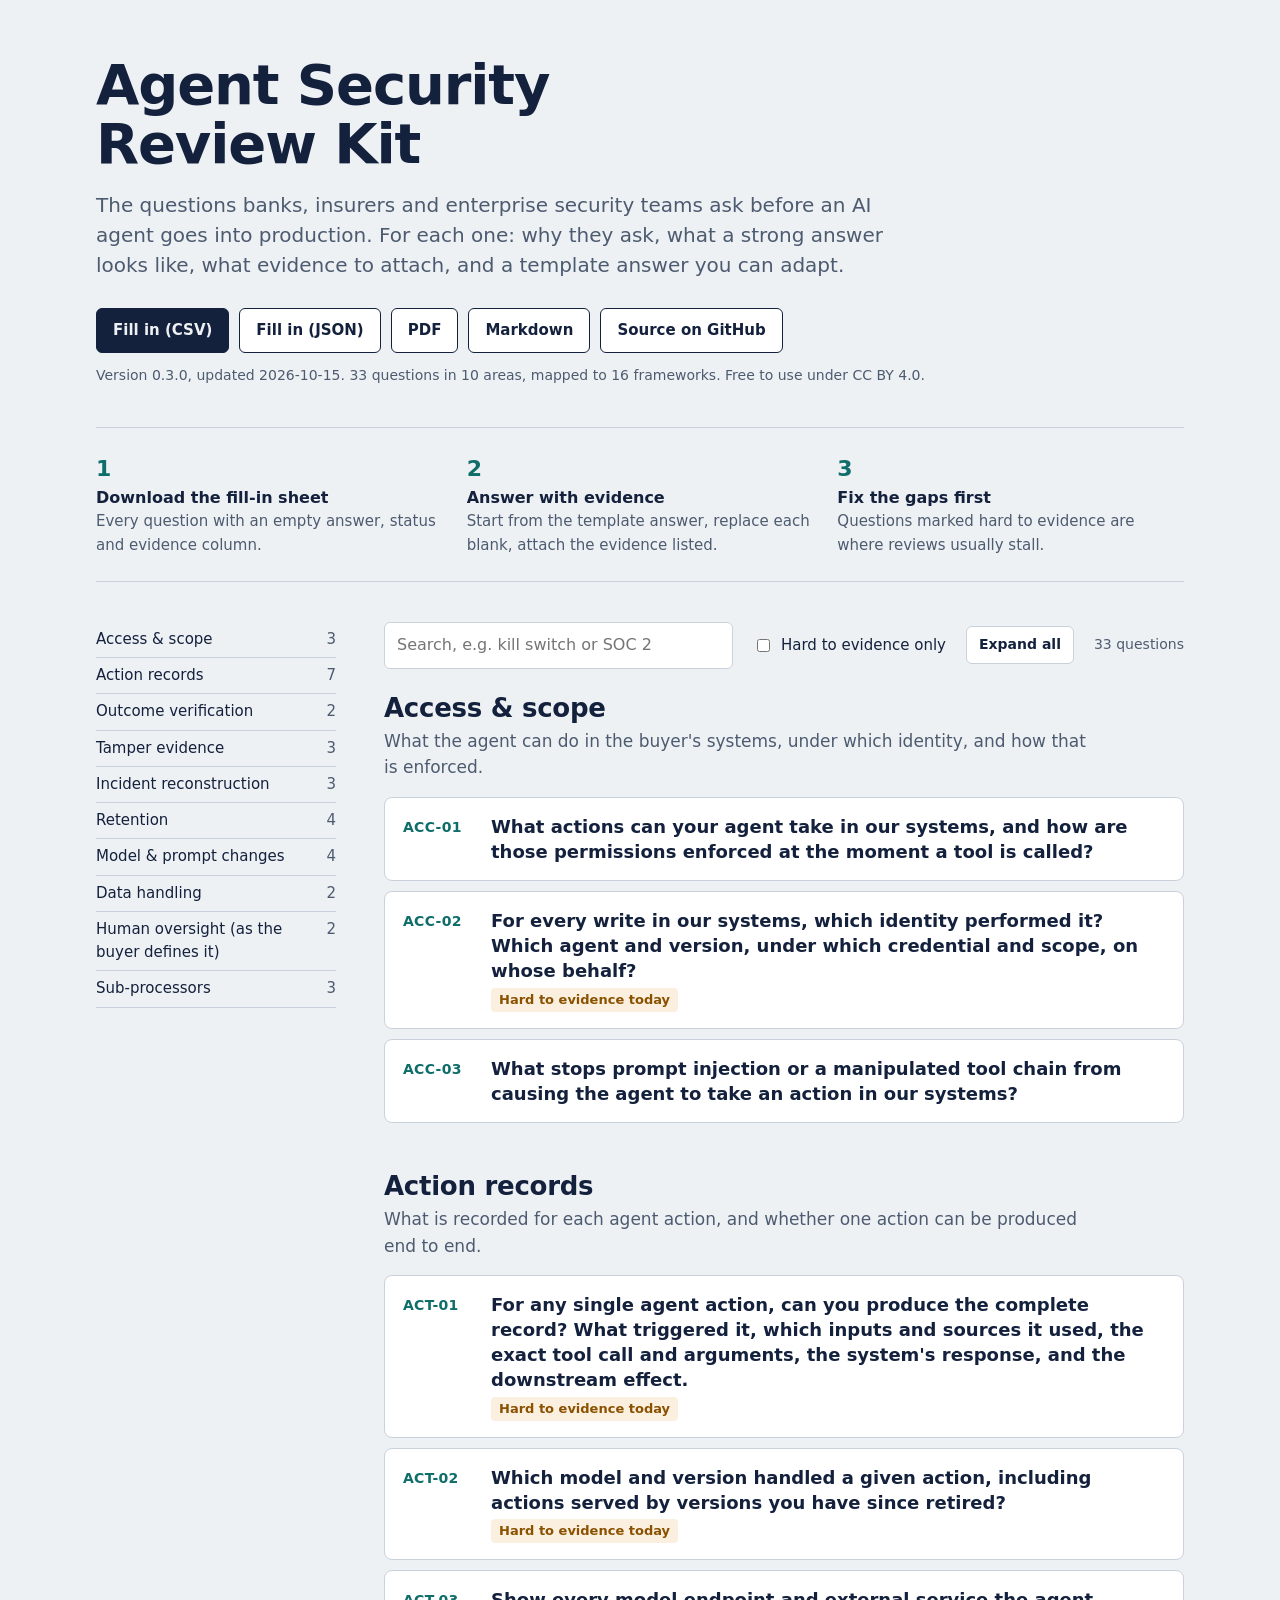
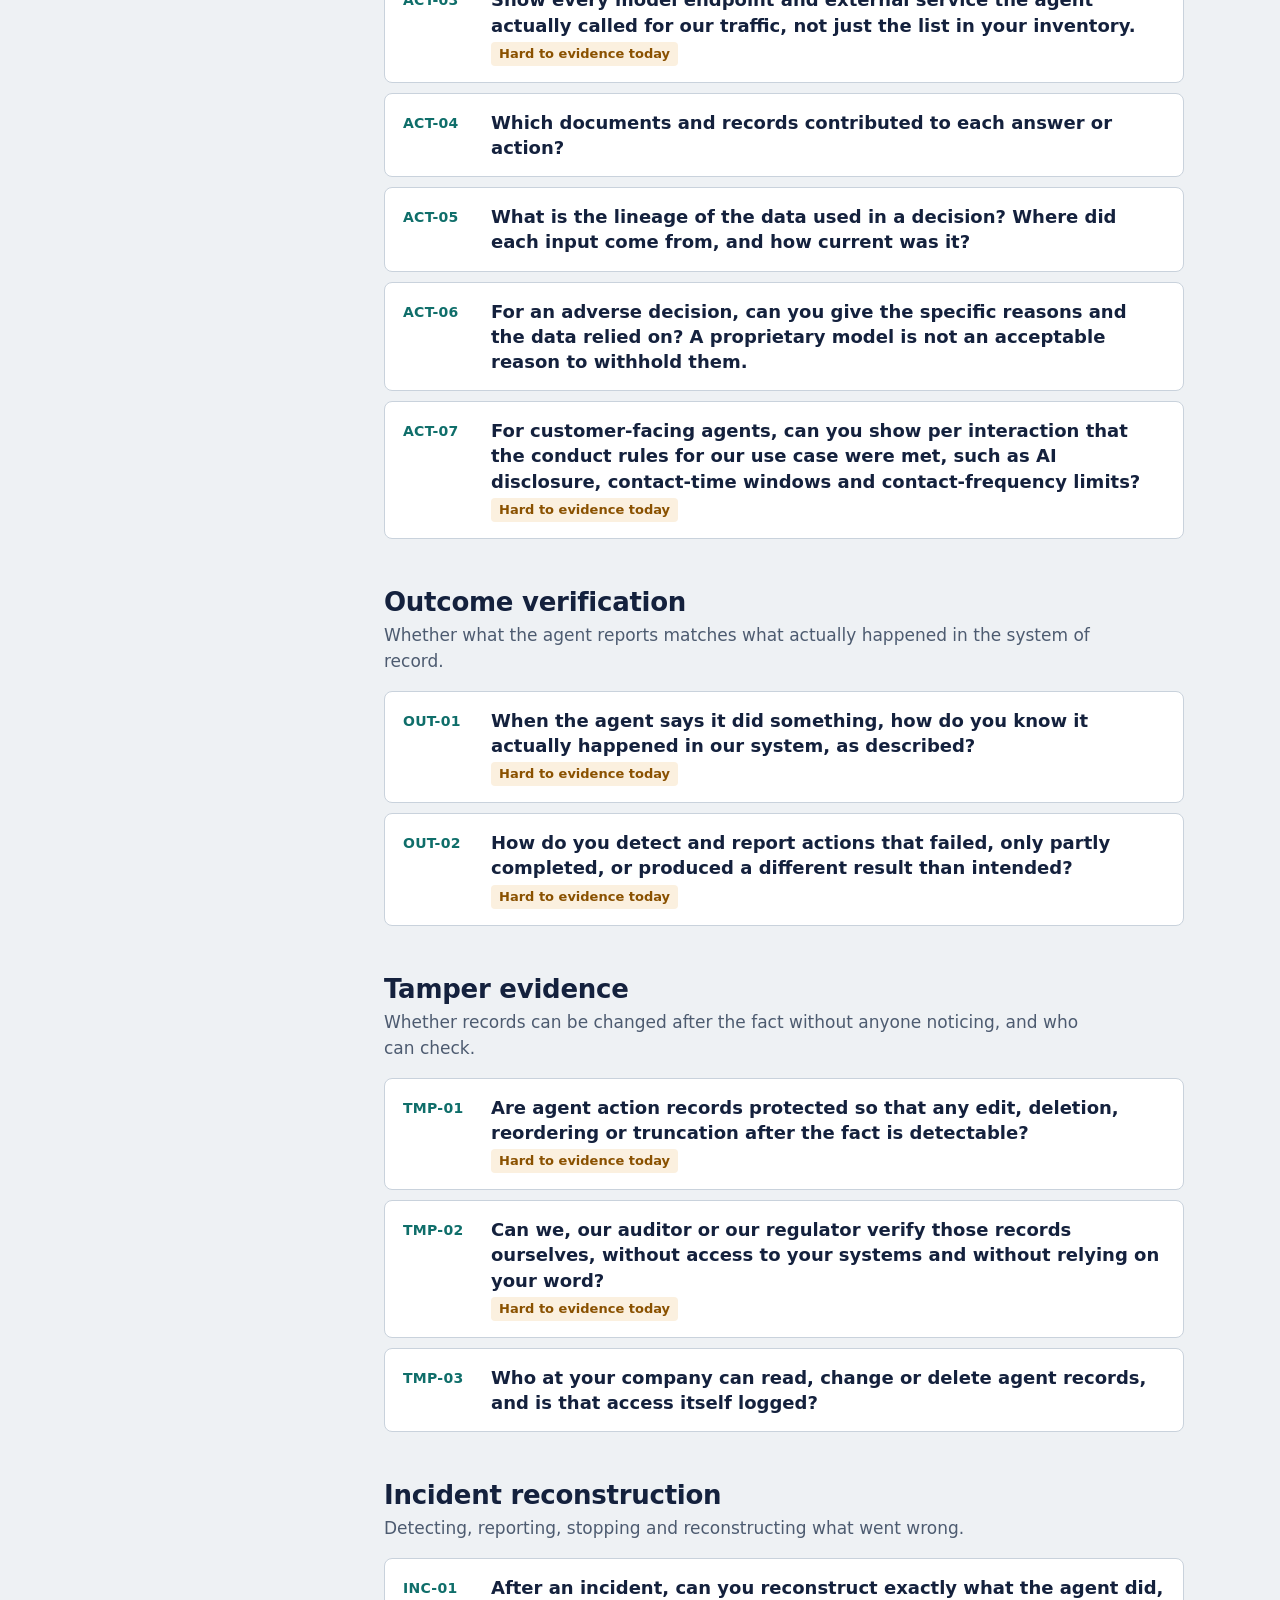
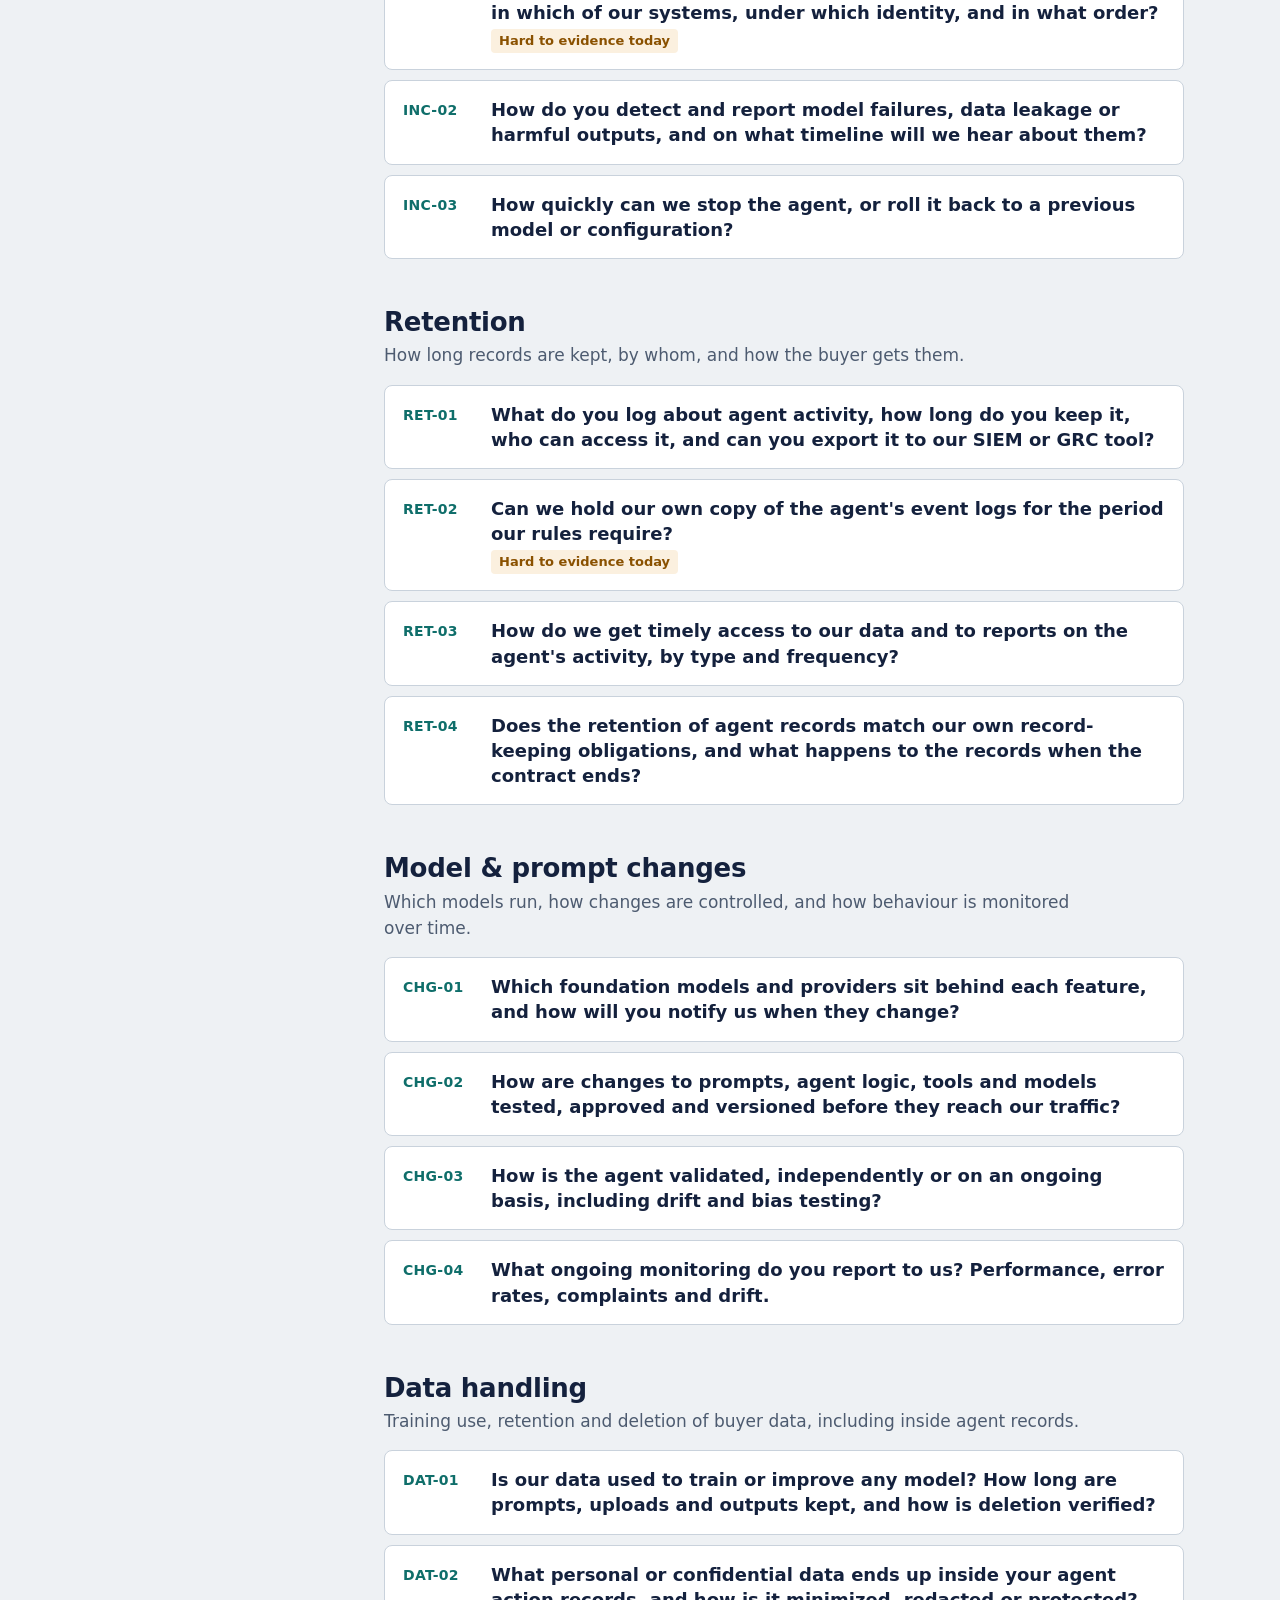
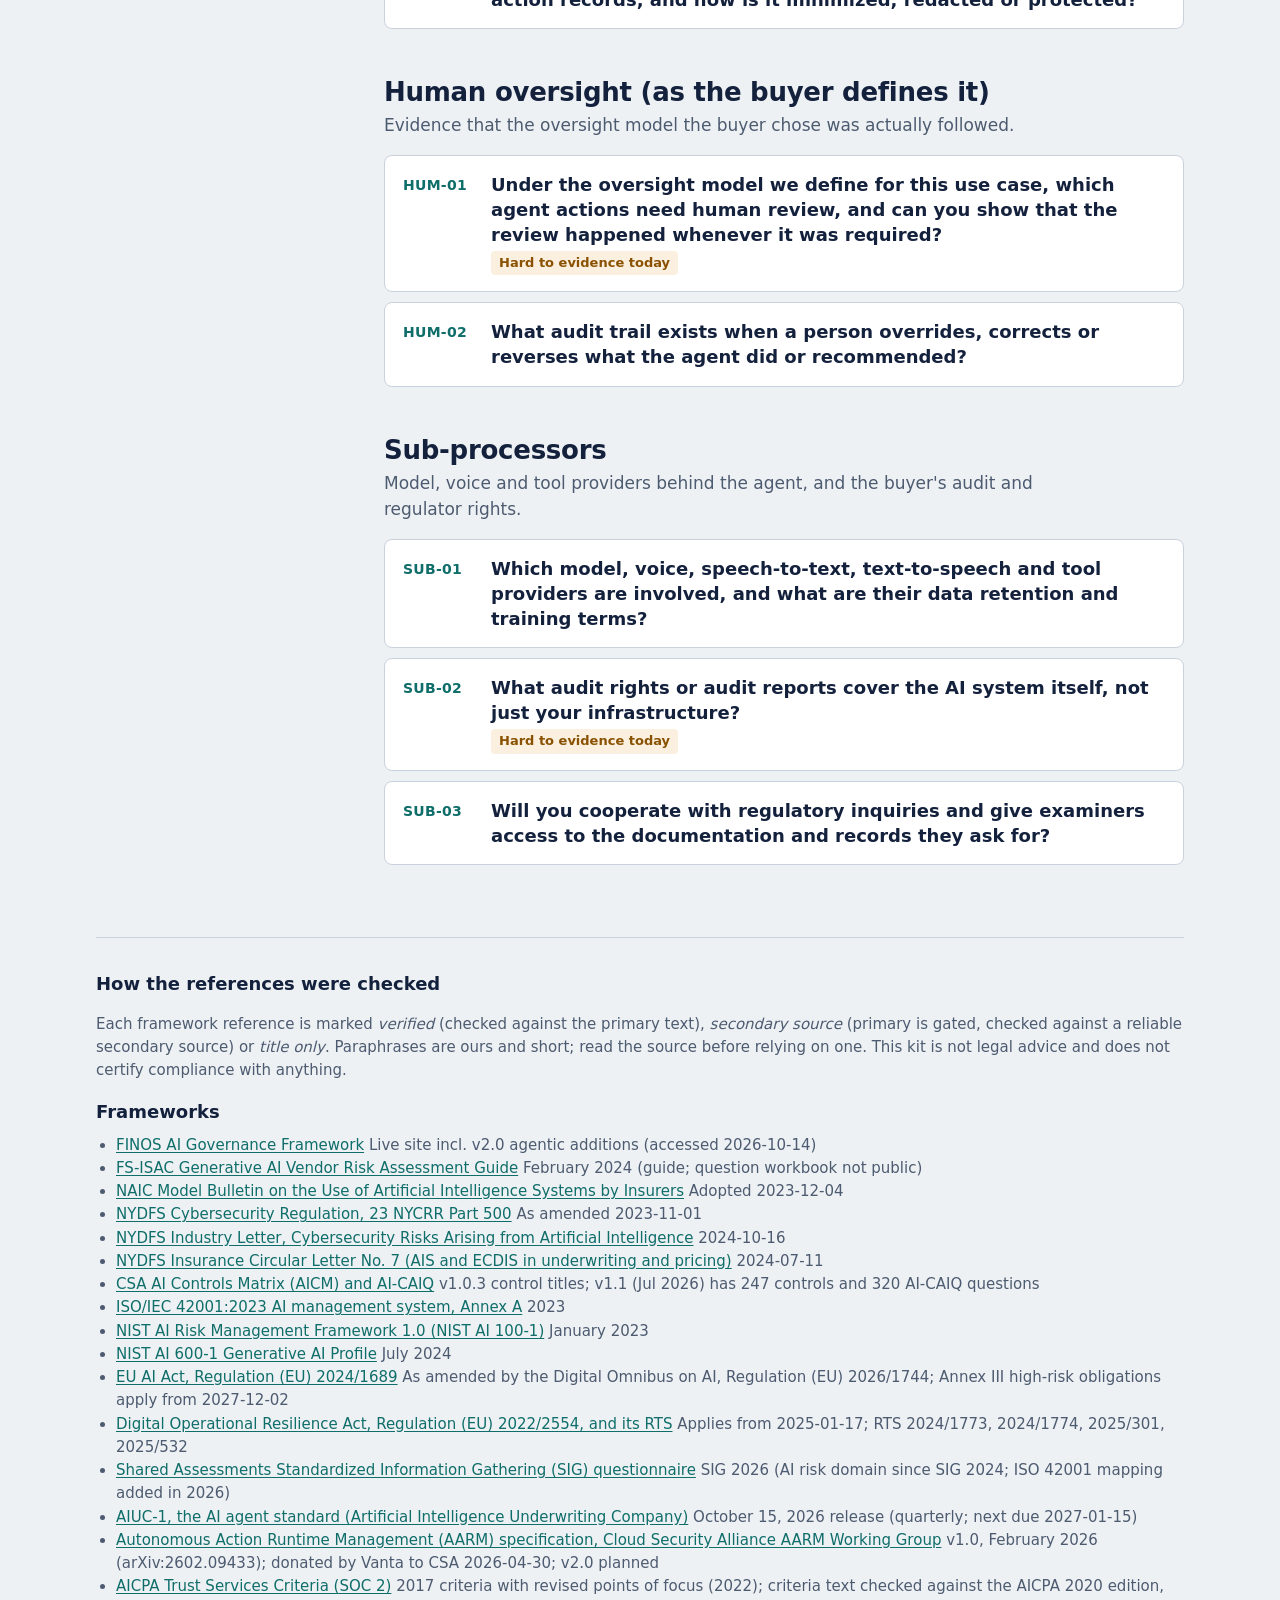
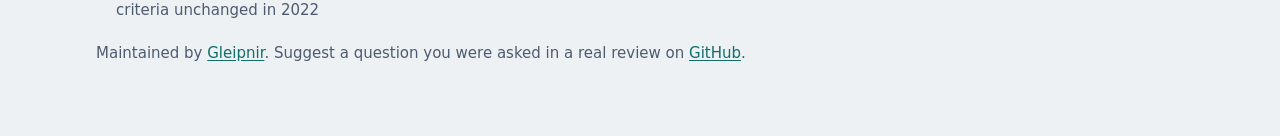
==== site/index.html @ 0e2d7920 "Add the Kit page and PDF site/index.html is generated from checklist.yaml: searchable, filter for ha" ====
<!doctype html>
<html lang="en">
<head>
<meta charset="utf-8">
<meta name="viewport" content="width=device-width, initial-scale=1">
<title>Agent Security Review Kit</title>
<meta name="description" content="The questions banks, insurers and enterprise security teams ask AI agent vendors before production, with what a strong answer looks like, what evidence to attach and a template answer.">
<meta http-equiv="Content-Security-Policy" content="default-src 'self'; style-src 'self' 'unsafe-inline'; script-src 'self' 'unsafe-inline'; img-src 'self' data:; connect-src 'none'; base-uri 'none'; form-action 'none'">
<style>
@font-face { font-family: "Public Sans"; src: url("fonts/public-sans-latin-wght-normal.woff2") format("woff2");
  font-weight: 100 900; font-display: swap; }
:root {
  --paper: #eef1f4; --surface: #ffffff; --ink: #14213d; --muted: #4d5b70; --rule: #c9d2dc;
  --accent: #0f6e6a; --accent-soft: #e1f0ee; --caution: #8a5100; --caution-soft: #fbf0df; --blank: #dfe6ee;
  color-scheme: light;
}
@media (prefers-color-scheme: dark) {
  :root:not([data-theme="light"]) {
    --paper: #0e1622; --surface: #152031; --ink: #e6ecf2; --muted: #a3b0c2; --rule: #2a3a50;
    --accent: #5cc4bb; --accent-soft: #15322f; --caution: #e3a852; --caution-soft: #34270f; --blank: #233348;
    color-scheme: dark;
  }
}
:root[data-theme="dark"] {
  --paper: #0e1622; --surface: #152031; --ink: #e6ecf2; --muted: #a3b0c2; --rule: #2a3a50;
  --accent: #5cc4bb; --accent-soft: #15322f; --caution: #e3a852; --caution-soft: #34270f; --blank: #233348;
  color-scheme: dark;
}
* { box-sizing: border-box; }
html { -webkit-text-size-adjust: 100%; }
body { margin: 0; background: var(--paper); color: var(--ink);
  font: 400 17px/1.55 "Public Sans", system-ui, -apple-system, "Segoe UI", sans-serif; }
a { color: var(--accent); text-underline-offset: 2px; }
:focus-visible { outline: 3px solid var(--accent); outline-offset: 2px; border-radius: 3px; }
.wrap { max-width: 1120px; margin: 0 auto; padding: 0 16px; }
header.top { padding: 56px 0 32px; }
h1 { font-size: clamp(34px, 6vw, 56px); line-height: 1.05; font-weight: 750; letter-spacing: -0.02em; margin: 0 0 16px;
  max-width: 14ch; }
.lede { font-size: 20px; line-height: 1.5; color: var(--muted); max-width: 62ch; margin: 0 0 28px; }
.downloads { display: flex; flex-wrap: wrap; gap: 10px; margin: 0 0 12px; padding: 0; list-style: none; }
.downloads a { display: inline-block; padding: 10px 16px; border: 1.5px solid var(--ink); border-radius: 6px;
  color: var(--ink); text-decoration: none; font-weight: 600; font-size: 15px; background: var(--surface); }
.downloads a.primary { background: var(--ink); color: var(--paper); }
.downloads a:hover { border-color: var(--accent); }
.meta { font-size: 14px; color: var(--muted); margin: 0; }
.how { display: grid; grid-template-columns: repeat(3, 1fr); gap: 24px; margin: 8px 0 40px; padding: 24px 0;
  border-top: 1px solid var(--rule); border-bottom: 1px solid var(--rule); counter-reset: step; list-style: none; }
.how li { counter-increment: step; font-size: 15px; color: var(--muted); }
.how li::before { content: counter(step); display: block; font-weight: 750; font-size: 22px; color: var(--accent); }
.how strong { color: var(--ink); display: block; font-size: 16px; }
.layout { display: grid; grid-template-columns: 240px minmax(0, 1fr); gap: 48px; align-items: start; }
nav.groups { position: sticky; top: 16px; font-size: 15px; }
nav.groups ul { list-style: none; margin: 0; padding: 0; }
nav.groups a { display: flex; justify-content: space-between; gap: 8px; padding: 6px 0; color: var(--ink);
  text-decoration: none; border-bottom: 1px solid var(--rule); }
nav.groups a:hover { color: var(--accent); }
nav.groups .n { color: var(--muted); font-variant-numeric: tabular-nums; }
.tools { display: flex; flex-wrap: wrap; gap: 12px 20px; align-items: center; margin: 0 0 24px; }
.tools input[type=search] { flex: 1 1 260px; font: inherit; font-size: 16px; padding: 10px 12px; color: var(--ink);
  background: var(--surface); border: 1.5px solid var(--rule); border-radius: 6px; }
.tools label { font-size: 15px; display: flex; gap: 8px; align-items: center; cursor: pointer; }
.tools button, .copy { font: inherit; font-size: 14px; font-weight: 600; padding: 7px 12px; border-radius: 6px;
  border: 1.5px solid var(--rule); background: var(--surface); color: var(--ink); cursor: pointer; }
.tools button:hover, .copy:hover { border-color: var(--accent); }
#count { font-size: 14px; color: var(--muted); }
.group { margin: 0 0 48px; }
.group h2 { font-size: 26px; line-height: 1.2; font-weight: 700; margin: 0 0 4px; letter-spacing: -0.01em; }
.gsum { color: var(--muted); margin: 0 0 16px; max-width: 66ch; }
details.item { background: var(--surface); border: 1px solid var(--rule); border-radius: 8px; margin: 0 0 10px; }
details.item > summary { list-style: none; cursor: pointer; display: grid; grid-template-columns: 76px 1fr;
  gap: 4px 12px; padding: 16px 18px; }
details.item > summary::-webkit-details-marker { display: none; }
.iid { font-weight: 700; font-size: 14px; color: var(--accent); padding-top: 3px; font-variant-numeric: tabular-nums;
  letter-spacing: 0.02em; }
.q { font-weight: 600; font-size: 18px; line-height: 1.4; }
.flag { grid-column: 2; justify-self: start; font-size: 13px; font-weight: 600; color: var(--caution);
  background: var(--caution-soft); padding: 2px 8px; border-radius: 4px; }
details.item[open] > summary { border-bottom: 1px solid var(--rule); }
.body { padding: 4px 18px 18px 106px; }
.body section { margin: 16px 0 0; max-width: 68ch; }
.body h4 { font-size: 14px; font-weight: 700; margin: 0 0 4px; color: var(--muted); }
.body p { margin: 0; }
.body ul { margin: 0; padding-left: 20px; }
.body li { margin: 2px 0; }
.body a, footer a { overflow-wrap: anywhere; }
.strong p { border-left: 3px solid var(--accent); padding-left: 12px; }
.weak li::marker { color: var(--caution); }
.template .form { background: var(--paper); border: 1px dashed var(--rule); border-radius: 6px; padding: 14px 16px;
  line-height: 1.9; }
.blank { background: var(--blank); border-bottom: 1.5px solid var(--muted); padding: 1px 5px; border-radius: 2px;
  color: var(--muted); font-size: 0.92em;
  -webkit-box-decoration-break: clone; box-decoration-break: clone; }
.copy { margin-top: 8px; }
.note { font-size: 15px; color: var(--muted); margin-top: 16px !important; }
details.refs { margin-top: 16px; font-size: 14px; }
details.refs summary { cursor: pointer; color: var(--muted); font-weight: 600; }
details.refs ul { margin-top: 8px; }
.fw { font-weight: 600; }
.conf { color: var(--muted); }
footer { border-top: 1px solid var(--rule); padding: 32px 0 56px; margin-top: 24px; font-size: 15px; color: var(--muted); }
footer h2 { font-size: 18px; color: var(--ink); margin: 0 0 8px; }
footer ul { padding-left: 20px; margin: 0 0 20px; }
.hidden { display: none !important; }
@media (max-width: 860px) {
  .layout { grid-template-columns: minmax(0, 1fr); gap: 0; }
  nav.groups { position: static; margin: 0 0 20px; min-width: 0; }
  nav.groups ul { display: flex; gap: 8px; overflow-x: auto; padding-bottom: 6px; }
  nav.groups a { white-space: nowrap; border: 1px solid var(--rule); border-radius: 999px; padding: 6px 12px;
    background: var(--surface); }
  .how { grid-template-columns: 1fr; gap: 16px; }
  details.item > summary { grid-template-columns: 1fr; padding: 14px; }
  .flag { grid-column: 1; }
  .body { padding: 4px 14px 16px; }
}
@media print {
  body { background: #fff; color: #000; font-size: 11pt; }
  .downloads, .tools, nav.groups, .copy, .how { display: none !important; }
  .layout { display: block; }
  header.top { padding: 0 0 12pt; }
  details.item { border-color: #bbb; }
  details.item > summary, .body section { break-inside: avoid; }
  details.item > summary { break-after: avoid; }
  .group h2 { break-after: avoid; }
  .hidden { display: block !important; }
}
@media (prefers-reduced-motion: reduce) { * { scroll-behavior: auto !important; } }
</style>
</head>
<body>
<div class="wrap">
<header class="top">
  <h1>Agent Security Review Kit</h1>
  <p class="lede">The questions banks, insurers and enterprise security teams ask before an AI agent goes into production.
  For each one: why they ask, what a strong answer looks like, what evidence to attach, and a template answer you can adapt.</p>
  <ul class="downloads">
    <li><a class="primary" href="downloads/answers-template.csv" download>Fill in (CSV)</a></li>
    <li><a href="downloads/answers-template.json" download>Fill in (JSON)</a></li>
    <li><a href="downloads/agent-security-review-kit.pdf" download>PDF</a></li>
    <li><a href="downloads/checklist.md" download>Markdown</a></li>
    <li><a href="https://github.com/getgleipnir/agent-security-review">Source on GitHub</a></li>
  </ul>
  <p class="meta">Version 0.3.0, updated 2026-10-15. 33 questions in 10 areas, mapped to 16 frameworks. Free to use under CC BY 4.0.</p>
</header>

<ol class="how">
  <li><strong>Download the fill-in sheet</strong>Every question with an empty answer, status and evidence column.</li>
  <li><strong>Answer with evidence</strong>Start from the template answer, replace each blank, attach the evidence listed.</li>
  <li><strong>Fix the gaps first</strong>Questions marked hard to evidence are where reviews usually stall.</li>
</ol>

<div class="layout">
<nav class="groups" aria-label="Areas"><ul><li><a href="#g-acc">Access &amp; scope <span class="n">3</span></a></li><li><a href="#g-act">Action records <span class="n">7</span></a></li><li><a href="#g-out">Outcome verification <span class="n">2</span></a></li><li><a href="#g-tmp">Tamper evidence <span class="n">3</span></a></li><li><a href="#g-inc">Incident reconstruction <span class="n">3</span></a></li><li><a href="#g-ret">Retention <span class="n">4</span></a></li><li><a href="#g-chg">Model &amp; prompt changes <span class="n">4</span></a></li><li><a href="#g-dat">Data handling <span class="n">2</span></a></li><li><a href="#g-hum">Human oversight (as the buyer defines it) <span class="n">2</span></a></li><li><a href="#g-sub">Sub-processors <span class="n">3</span></a></li></ul></nav>
<main>
  <div class="tools" role="search">
    <input type="search" id="q" placeholder="Search, e.g. kill switch or SOC 2" aria-label="Search questions">
    <label><input type="checkbox" id="hard"> Hard to evidence only</label>
    <button type="button" id="expand">Expand all</button>
    <span id="count" aria-live="polite"></span>
  </div>
  
<section class="group" id="g-acc">
  <h2>Access &amp; scope</h2>
  <p class="gsum">What the agent can do in the buyer&#x27;s systems, under which identity, and how that is enforced.</p>
  
<details class="item" id="acc-01" data-hard="false" data-search="acc-01 what actions can your agent take in our systems, and how are those permissions enforced at the moment a tool is called? the buyer stays responsible for everything that happens in its systems. an agent acting outside its intended authority is a named risk in agent frameworks, and instructions in a prompt are not an enforcement mechanism. names every tool the agent can call and the scope of each, shows that limits are enforced in code where the tool is invoked (not in the prompt), and offers test results plus a sample action record that shows the scope applied. the agent can call [n] tools: [list tool, target system and allowed operations, e.g. &quot;issue_refund on stripe, up to eur 200 per refund&quot;]. each call passes through [enforcement layer, e.g. a tool gateway] that checks [allowlist, parameter limits, scoped credential] before execution; calls outside scope are blocked and logged. we test this in [ci suite / quarterly test], last run [date], results attached. each action record stores the scope that applied (sample attached). per-agent inventory of tools and actions, with the systems and scopes each one can touch. enforcement in code at the tool-invocation layer (allowlists, parameter validation, scoped credentials), not only in the prompt. test results showing out-of-scope calls are blocked. per-action records that show which scope or permission applied.">
  <summary><span class="iid">ACC-01</span><span class="q">What actions can your agent take in our systems, and how are those permissions enforced at the moment a tool is called?</span></summary>
  <div class="body">
    <section><h4>Why buyers ask</h4><p>The buyer stays responsible for everything that happens in its systems. An agent acting outside its intended authority is a named risk in agent frameworks, and instructions in a prompt are not an enforcement mechanism.</p></section>
    <section class="strong"><h4>What a strong answer looks like</h4><p>Names every tool the agent can call and the scope of each, shows that limits are enforced in code where the tool is invoked (not in the prompt), and offers test results plus a sample action record that shows the scope applied.</p></section>
    <section><h4>Evidence to attach</h4><ul><li>Per-agent inventory of tools and actions, with the systems and scopes each one can touch.</li><li>Enforcement in code at the tool-invocation layer (allowlists, parameter validation, scoped credentials), not only in the prompt.</li><li>Test results showing out-of-scope calls are blocked.</li><li>Per-action records that show which scope or permission applied.</li></ul></section>
    <section class="weak"><h4>Not enough on its own</h4><ul><li>The model is instructed not to do X.</li><li>A workflow diagram with no enforcement point.</li></ul></section>
    <section class="template"><h4>Template answer</h4>
      <p class="form" data-raw="The agent can call [N] tools: [list tool, target system and allowed operations, e.g. &quot;issue_refund on Stripe, up to EUR 200 per refund&quot;]. Each call passes through [enforcement layer, e.g. a tool gateway] that checks [allowlist, parameter limits, scoped credential] before execution; calls outside scope are blocked and logged. We test this in [CI suite / quarterly test], last run [date], results attached. Each action record stores the scope that applied (sample attached).">The agent can call <span class="blank">N</span> tools: <span class="blank">list tool, target system and allowed operations, e.g. &quot;issue_refund on Stripe, up to EUR 200 per refund&quot;</span>. Each call passes through <span class="blank">enforcement layer, e.g. a tool gateway</span> that checks <span class="blank">allowlist, parameter limits, scoped credential</span> before execution; calls outside scope are blocked and logged. We test this in <span class="blank">CI suite / quarterly test</span>, last run <span class="blank">date</span>, results attached. Each action record stores the scope that applied (sample attached).</p>
      <button type="button" class="copy">Copy template</button>
    </section>
    
    <details class="refs"><summary>Framework references (18)</summary><ul><li><span class="fw">FINOS AIR</span> <a href="https://air-governance-framework.finos.org/mitigations/mi-18_agent-authority-least-privilege-framework.html" rel="noopener">AIR-PREV-018</a>: Agent authority least privilege <span class="conf">(verified)</span></li><li><span class="fw">FINOS AIR</span> <a href="https://air-governance-framework.finos.org/risks/ri-24_agent-action-authorization-bypass.html" rel="noopener">AIR-SEC-024</a>: Risk: agent action authorization bypass <span class="conf">(verified)</span></li><li><span class="fw">FINOS AIR</span> <a href="https://air-governance-framework.finos.org/mitigations/mi-19_tool-chain-validation-and-sanitization.html" rel="noopener">AIR-PREV-019</a>: Tool chain validation and sanitization <span class="conf">(verified)</span></li><li><span class="fw">CSA AICM</span> IAM-19: Agent access restriction <span class="conf">(title only)</span></li><li><span class="fw">CSA AICM</span> AIS-11: Agents security boundaries <span class="conf">(title only)</span></li><li><span class="fw">CSA AICM</span> IAM-05: Least privilege <span class="conf">(title only)</span></li><li><span class="fw">NYDFS 500</span> <a href="https://www.law.cornell.edu/regulations/new-york/23-NYCRR-500.7" rel="noopener">500.7(a)</a>: Limit access and privileged accounts to what is needed <span class="conf">(verified)</span></li><li><span class="fw">NYDFS AI Letter</span> Access controls: Least privilege and access review apply to AI <span class="conf">(verified)</span></li><li><span class="fw">ISO 42001</span> A.9.4: Intended use of the AI system <span class="conf">(secondary source)</span></li><li><span class="fw">DORA</span> <a href="https://www.digital-operational-resilience-act.com/Article_9.html" rel="noopener">Art. 9(4)</a>: Least-privilege access and strong authentication <span class="conf">(verified)</span></li><li><span class="fw">SIG</span> AI domain: Domain-level only; question text not reviewed <span class="conf">(title only)</span></li><li><span class="fw">AIUC-1</span> <a href="https://standard.aiuc-1.com/security/enforce-contextual-access-controls" rel="noopener">B006</a>: Technical limits on agent actions to authorized scope, with alerting on boundary breaches <span class="conf">(verified)</span></li><li><span class="fw">AIUC-1</span> <a href="https://standard.aiuc-1.com/reliability/restrict-unsafe-tool-calls" rel="noopener">D003.1</a>: Tool call validation and authorization <span class="conf">(verified)</span></li><li><span class="fw">AIUC-1</span> <a href="https://standard.aiuc-1.com/data-and-privacy/implement-contextual-data-safeguards" rel="noopener">A003</a>: Limit agent data access by task, user role, agent role and context <span class="conf">(verified)</span></li><li><span class="fw">CSA AARM</span> <a href="https://arxiv.org/abs/2602.09433" rel="noopener">R1</a>: Intercept actions before execution; denied actions must have no effect, no fail-open mode <span class="conf">(verified)</span></li><li><span class="fw">CSA AARM</span> <a href="https://arxiv.org/abs/2602.09433" rel="noopener">R9</a>: Should scope credentials per action (just-in-time, operation-specific) <span class="conf">(verified)</span></li><li><span class="fw">SOC 2 TSC</span> CC6.1: Logical access controls protect information assets <span class="conf">(verified)</span></li><li><span class="fw">SOC 2 TSC</span> CC6.3: Access granted by role, with least privilege and segregation of duties <span class="conf">(verified)</span></li></ul></details>
  </div>
</details>
<details class="item" id="acc-02" data-hard="true" data-search="acc-02 for every write in our systems, which identity performed it? which agent and version, under which credential and scope, on whose behalf? agents often act through shared service accounts or human-style browser logins, so the buyer&#x27;s own logs cannot tell the agent from a staff member, and the vendor&#x27;s logs cannot be matched to the buyer&#x27;s. each agent deployment has its own non-human identity in the buyer&#x27;s systems, and every action record carries agent id and version, credential id, scope and the user, case or ticket it acted for, so the buyer&#x27;s logs and the vendor&#x27;s records can be joined. each deployment uses a dedicated identity, [identity name / service principal], which appears in your [system] audit logs. every action record contains agent id, agent version, credential id (never the secret), scope, and the initiating [user / case / ticket] id. credentials are held in [vault / kms] and injected per call; the model never sees them. a sample record joined to your system log is attached. a distinct non-human identity per agent deployment, visible in the buyer&#x27;s system logs. each action record carries agent id and version, credential id (never the secret), scope, and the initiating user, case or ticket. credentials isolated from the model and injected per call.">
  <summary><span class="iid">ACC-02</span><span class="q">For every write in our systems, which identity performed it? Which agent and version, under which credential and scope, on whose behalf?</span><span class="flag">Hard to evidence today</span></summary>
  <div class="body">
    <section><h4>Why buyers ask</h4><p>Agents often act through shared service accounts or human-style browser logins, so the buyer&#x27;s own logs cannot tell the agent from a staff member, and the vendor&#x27;s logs cannot be matched to the buyer&#x27;s.</p></section>
    <section class="strong"><h4>What a strong answer looks like</h4><p>Each agent deployment has its own non-human identity in the buyer&#x27;s systems, and every action record carries agent ID and version, credential ID, scope and the user, case or ticket it acted for, so the buyer&#x27;s logs and the vendor&#x27;s records can be joined.</p></section>
    <section><h4>Evidence to attach</h4><ul><li>A distinct non-human identity per agent deployment, visible in the buyer&#x27;s system logs.</li><li>Each action record carries agent ID and version, credential ID (never the secret), scope, and the initiating user, case or ticket.</li><li>Credentials isolated from the model and injected per call.</li></ul></section>
    <section class="weak"><h4>Not enough on its own</h4><ul><li>A shared integration user for all agent traffic.</li><li>Identity known only inside the vendor&#x27;s database.</li></ul></section>
    <section class="template"><h4>Template answer</h4>
      <p class="form" data-raw="Each deployment uses a dedicated identity, [identity name / service principal], which appears in your [system] audit logs. Every action record contains agent ID, agent version, credential ID (never the secret), scope, and the initiating [user / case / ticket] ID. Credentials are held in [vault / KMS] and injected per call; the model never sees them. A sample record joined to your system log is attached.">Each deployment uses a dedicated identity, <span class="blank">identity name / service principal</span>, which appears in your <span class="blank">system</span> audit logs. Every action record contains agent ID, agent version, credential ID (never the secret), scope, and the initiating <span class="blank">user / case / ticket</span> ID. Credentials are held in <span class="blank">vault / KMS</span> and injected per call; the model never sees them. A sample record joined to your system log is attached.</p>
      <button type="button" class="copy">Copy template</button>
    </section>
    
    <details class="refs"><summary>Framework references (13)</summary><ul><li><span class="fw">FINOS AIR</span> <a href="https://air-governance-framework.finos.org/mitigations/mi-23_agentic-system-credential-protection-framework.html" rel="noopener">AIR-PREV-023</a>: Agentic credential protection, signed agent API requests <span class="conf">(verified)</span></li><li><span class="fw">FINOS AIR</span> <a href="https://air-governance-framework.finos.org/mitigations/mi-21_agent-decision-audit-and-explainability.html" rel="noopener">AIR-DET-021</a>: Log decision initiation, including the triggering event and context <span class="conf">(verified)</span></li><li><span class="fw">FINOS AIR</span> <a href="https://air-governance-framework.finos.org/risks/ri-29_agent-mediated-credential-discovery-and-harvesting.html" rel="noopener">AIR-SEC-029</a>: Risk: agent-mediated credential harvesting <span class="conf">(verified)</span></li><li><span class="fw">CSA AICM</span> IAM-13: Uniquely identifiable users, including non-human <span class="conf">(title only)</span></li><li><span class="fw">CSA AICM</span> IAM-19: Agent access restriction <span class="conf">(title only)</span></li><li><span class="fw">CSA AICM</span> LOG-12: Access control logs <span class="conf">(title only)</span></li><li><span class="fw">NYDFS 500</span> <a href="https://www.law.cornell.edu/regulations/new-york/23-NYCRR-500.7" rel="noopener">500.7(a)</a>: Access privileges and management <span class="conf">(verified)</span></li><li><span class="fw">NYDFS 500</span> <a href="https://www.law.cornell.edu/regulations/new-york/23-NYCRR-500.11" rel="noopener">500.11(b)(1)</a>: Third-party access control guidelines <span class="conf">(verified)</span></li><li><span class="fw">AIUC-1</span> <a href="https://standard.aiuc-1.com/data-and-privacy/implement-contextual-data-safeguards" rel="noopener">A003.2</a>: Agent identity management (supplemental) <span class="conf">(verified)</span></li><li><span class="fw">AIUC-1</span> <a href="https://standard.aiuc-1.com/accountability/log-model-activity" rel="noopener">E015.2</a>: Agent provenance metadata per execution, e.g. agent type and deployment origin (supplemental) <span class="conf">(verified)</span></li><li><span class="fw">CSA AARM</span> <a href="https://arxiv.org/abs/2602.09433" rel="noopener">R6</a>: Bind each action to human principal, service identity, agent identity and privilege scope <span class="conf">(verified)</span></li><li><span class="fw">SOC 2 TSC</span> CC6.2: Users registered and authorized before credentials are issued <span class="conf">(verified)</span></li><li><span class="fw">SOC 2 TSC</span> CC6.3: Access granted by role, with least privilege and segregation of duties <span class="conf">(verified)</span></li></ul></details>
  </div>
</details>
<details class="item" id="acc-03" data-hard="false" data-search="acc-03 what stops prompt injection or a manipulated tool chain from causing the agent to take an action in our systems? agents read untrusted content (emails, documents, web pages, tool outputs). if that content can steer a tool call, an attacker can act inside the buyer&#x27;s systems through the agent. treats retrieved content as untrusted, validates tool choice and parameters before execution independently of the model, has red-team results that include indirect injection, and can detect unusual actions after the fact. untrusted content ([emails, documents, web pages, tool outputs]) is kept separate from instructions by [method]. before any tool call, [validator] checks tool choice and parameters against [policy]; the model cannot bypass it. our last red-team exercise on [date], by [internal team / third party], covered direct and indirect injection; a summary is attached. unusual actions are flagged by [rule / monitor]. separation of instructions from untrusted data, plus input and output filtering. validation of tool selection and parameters before execution. red-team results that include indirect injection through retrieved content. detection of out-of-pattern actions in the action records.">
  <summary><span class="iid">ACC-03</span><span class="q">What stops prompt injection or a manipulated tool chain from causing the agent to take an action in our systems?</span></summary>
  <div class="body">
    <section><h4>Why buyers ask</h4><p>Agents read untrusted content (emails, documents, web pages, tool outputs). If that content can steer a tool call, an attacker can act inside the buyer&#x27;s systems through the agent.</p></section>
    <section class="strong"><h4>What a strong answer looks like</h4><p>Treats retrieved content as untrusted, validates tool choice and parameters before execution independently of the model, has red-team results that include indirect injection, and can detect unusual actions after the fact.</p></section>
    <section><h4>Evidence to attach</h4><ul><li>Separation of instructions from untrusted data, plus input and output filtering.</li><li>Validation of tool selection and parameters before execution.</li><li>Red-team results that include indirect injection through retrieved content.</li><li>Detection of out-of-pattern actions in the action records.</li></ul></section>
    <section class="weak"><h4>Not enough on its own</h4><ul><li>We use a safe model.</li></ul></section>
    <section class="template"><h4>Template answer</h4>
      <p class="form" data-raw="Untrusted content ([emails, documents, web pages, tool outputs]) is kept separate from instructions by [method]. Before any tool call, [validator] checks tool choice and parameters against [policy]; the model cannot bypass it. Our last red-team exercise on [date], by [internal team / third party], covered direct and indirect injection; a summary is attached. Unusual actions are flagged by [rule / monitor].">Untrusted content (<span class="blank">emails, documents, web pages, tool outputs</span>) is kept separate from instructions by <span class="blank">method</span>. Before any tool call, <span class="blank">validator</span> checks tool choice and parameters against <span class="blank">policy</span>; the model cannot bypass it. Our last red-team exercise on <span class="blank">date</span>, by <span class="blank">internal team / third party</span>, covered direct and indirect injection; a summary is attached. Unusual actions are flagged by <span class="blank">rule / monitor</span>.</p>
      <button type="button" class="copy">Copy template</button>
    </section>
    
    <details class="refs"><summary>Framework references (15)</summary><ul><li><span class="fw">FINOS AIR</span> <a href="https://air-governance-framework.finos.org/risks/ri-25_tool-chain-manipulation-and-injection.html" rel="noopener">AIR-SEC-025</a>: Risk: tool chain manipulation and injection <span class="conf">(verified)</span></li><li><span class="fw">FINOS AIR</span> <a href="https://air-governance-framework.finos.org/risks/ri-10_prompt-injection.html" rel="noopener">AIR-SEC-010</a>: Risk: prompt injection <span class="conf">(verified)</span></li><li><span class="fw">FINOS AIR</span> <a href="https://air-governance-framework.finos.org/mitigations/mi-19_tool-chain-validation-and-sanitization.html" rel="noopener">AIR-PREV-019</a>: Tool chain validation and sanitization <span class="conf">(verified)</span></li><li><span class="fw">FINOS AIR</span> <a href="https://air-governance-framework.finos.org/mitigations/mi-3_user-app-model-firewalling-filtering.html" rel="noopener">AIR-PREV-003</a>: User/app/model firewalling and filtering <span class="conf">(verified)</span></li><li><span class="fw">CSA AICM</span> AIS-15: Prompt differentiation <span class="conf">(title only)</span></li><li><span class="fw">CSA AICM</span> AIS-08 / AIS-09: Input and output validation <span class="conf">(title only)</span></li><li><span class="fw">CSA AICM</span> MDS-06 / MDS-07: Adversarial attack analysis and robustness <span class="conf">(title only)</span></li><li><span class="fw">NIST AI 600-1</span> MS-2.7-007: Red-team for prompt injection and related attacks <span class="conf">(verified)</span></li><li><span class="fw">NIST AI RMF</span> MEASURE 2.7: Security and resilience evaluated and documented <span class="conf">(verified)</span></li><li><span class="fw">EU AI Act</span> <a href="https://artificialintelligenceact.eu/article/15/" rel="noopener">Art. 15(5)</a>: Resilience against manipulation of inputs and outputs (high-risk) <span class="conf">(verified)</span></li><li><span class="fw">AIUC-1</span> <a href="https://standard.aiuc-1.com/security/detect-adversarial-input" rel="noopener">B002</a>: Detect and respond to adversarial inputs and prompt injection attempts <span class="conf">(verified)</span></li><li><span class="fw">AIUC-1</span> <a href="https://standard.aiuc-1.com/security/implement-real-time-input-filtering" rel="noopener">B005</a>: Filter inputs before they reach the model <span class="conf">(verified)</span></li><li><span class="fw">CSA AARM</span> <a href="https://arxiv.org/abs/2602.09433" rel="noopener">R3</a>: Evaluate each action against static policy and alignment with the user&#x27;s stated intent <span class="conf">(verified)</span></li><li><span class="fw">SOC 2 TSC</span> CC6.6: Protection against threats from outside the system boundary <span class="conf">(verified)</span></li><li><span class="fw">SOC 2 TSC</span> PI1.2: Controls over system inputs (processing integrity, if in scope) <span class="conf">(verified)</span></li></ul></details>
  </div>
</details>
</section>
<section class="group" id="g-act">
  <h2>Action records</h2>
  <p class="gsum">What is recorded for each agent action, and whether one action can be produced end to end.</p>
  
<details class="item" id="act-01" data-hard="true" data-search="act-01 for any single agent action, can you produce the complete record? what triggered it, which inputs and sources it used, the exact tool call and arguments, the system&#x27;s response, and the downstream effect. reviewers and examiners pick one case and ask you to walk through it. if the record is spread across chat transcripts, apm traces and the vendor ui, the answer takes days and cannot be checked. can pick any action and produce, in minutes, one record with trigger, inputs and sources, exact tool call and arguments, the system&#x27;s response, timestamps and trace id, with sensitive fields redacted. every action produces one record containing: trigger ([event / user request]), inputs and retrieved sources, tool name and arguments (with [fields] redacted), the target system&#x27;s response, timestamps and trace id. we can export the full record for any action or case within [time]. a redacted example for one real case is attached. a per-action record with trigger, inputs, retrieved sources, tool name, arguments (redacted where needed), the system response, timestamps and a trace id. a sample export for one real (redacted) case, produced on request in minutes.">
  <summary><span class="iid">ACT-01</span><span class="q">For any single agent action, can you produce the complete record? What triggered it, which inputs and sources it used, the exact tool call and arguments, the system&#x27;s response, and the downstream effect.</span><span class="flag">Hard to evidence today</span></summary>
  <div class="body">
    <section><h4>Why buyers ask</h4><p>Reviewers and examiners pick one case and ask you to walk through it. If the record is spread across chat transcripts, APM traces and the vendor UI, the answer takes days and cannot be checked.</p></section>
    <section class="strong"><h4>What a strong answer looks like</h4><p>Can pick any action and produce, in minutes, one record with trigger, inputs and sources, exact tool call and arguments, the system&#x27;s response, timestamps and trace ID, with sensitive fields redacted.</p></section>
    <section><h4>Evidence to attach</h4><ul><li>A per-action record with trigger, inputs, retrieved sources, tool name, arguments (redacted where needed), the system response, timestamps and a trace ID.</li><li>A sample export for one real (redacted) case, produced on request in minutes.</li></ul></section>
    <section class="weak"><h4>Not enough on its own</h4><ul><li>A chat transcript without the tool calls.</li><li>Infrastructure logs only.</li></ul></section>
    <section class="template"><h4>Template answer</h4>
      <p class="form" data-raw="Every action produces one record containing: trigger ([event / user request]), inputs and retrieved sources, tool name and arguments (with [fields] redacted), the target system&#x27;s response, timestamps and trace ID. We can export the full record for any action or case within [time]. A redacted example for one real case is attached.">Every action produces one record containing: trigger (<span class="blank">event / user request</span>), inputs and retrieved sources, tool name and arguments (with <span class="blank">fields</span> redacted), the target system&#x27;s response, timestamps and trace ID. We can export the full record for any action or case within <span class="blank">time</span>. A redacted example for one real case is attached.</p>
      <button type="button" class="copy">Copy template</button>
    </section>
    
    <details class="refs"><summary>Framework references (14)</summary><ul><li><span class="fw">FINOS AIR</span> <a href="https://air-governance-framework.finos.org/mitigations/mi-21_agent-decision-audit-and-explainability.html" rel="noopener">AIR-DET-021</a>: Log inputs, reasoning, tool selection, actions taken and downstream effects <span class="conf">(verified)</span></li><li><span class="fw">CSA AICM</span> LOG-11: Transaction/activity logging <span class="conf">(title only)</span></li><li><span class="fw">CSA AICM</span> LOG-08: Log records contain relevant security information <span class="conf">(secondary source)</span></li><li><span class="fw">CSA AICM</span> LOG-14 / LOG-15: AI input and output monitoring <span class="conf">(title only)</span></li><li><span class="fw">EU AI Act</span> <a href="https://artificialintelligenceact.eu/article/12/" rel="noopener">Art. 12(1)-(2)</a>: Automatic event logging over the lifetime that enables traceability (high-risk) <span class="conf">(verified)</span></li><li><span class="fw">ISO 42001</span> A.6.2.8: AI system recording of event logs <span class="conf">(secondary source)</span></li><li><span class="fw">NYDFS 500</span> <a href="https://www.law.cornell.edu/regulations/new-york/23-NYCRR-500.6" rel="noopener">500.6(a)(1)</a>: Systems able to reconstruct material financial transactions <span class="conf">(verified)</span></li><li><span class="fw">NAIC AI Bulletin</span> Sec. 3, 3.3(b)-(c): Model documentation, traceability and auditability <span class="conf">(verified)</span></li><li><span class="fw">NYDFS CL7</span> ¶19: Be able to explain at all times how the AIS operates <span class="conf">(verified)</span></li><li><span class="fw">AIUC-1</span> <a href="https://standard.aiuc-1.com/accountability/log-model-activity" rel="noopener">E015</a>: Mandatory logging of AI system processes, actions and agent outputs for investigation and audit <span class="conf">(verified)</span></li><li><span class="fw">AIUC-1</span> <a href="https://standard.aiuc-1.com/accountability/log-model-activity" rel="noopener">E015.2</a>: Tool call parameters and results, sub-agent delegations, approvals and reasoning traces (supplemental) <span class="conf">(verified)</span></li><li><span class="fw">AIUC-1</span> <a href="https://standard.aiuc-1.com/reliability/restrict-unsafe-tool-calls" rel="noopener">D003.3</a>: Tool call log <span class="conf">(verified)</span></li><li><span class="fw">CSA AARM</span> <a href="https://arxiv.org/abs/2602.09433" rel="noopener">R5</a>: Signed receipt per action with tool, parameters, context, identity, decision and outcome <span class="conf">(verified)</span></li><li><span class="fw">SOC 2 TSC</span> PI1.3: Controls over processing (processing integrity, if in scope) <span class="conf">(verified)</span></li></ul></details>
  </div>
</details>
<details class="item" id="act-02" data-hard="true" data-search="act-02 which model and version handled a given action, including actions served by versions you have since retired? vendors route between several models and providers. when a past decision is challenged, the buyer must know which model produced it, even if that model is gone. stores the provider, model name and pinned version on every action record, and keeps an inventory of retired versions with the dates they were in use. each action record stores model provider, model name and pinned version, e.g. [example]. we keep a model inventory including retired versions and their active dates ([link / attachment]), so any past action can be matched to the model that handled it. model provider, model name and pinned version stored on every action record. a model inventory that keeps retired versions with their active dates.">
  <summary><span class="iid">ACT-02</span><span class="q">Which model and version handled a given action, including actions served by versions you have since retired?</span><span class="flag">Hard to evidence today</span></summary>
  <div class="body">
    <section><h4>Why buyers ask</h4><p>Vendors route between several models and providers. When a past decision is challenged, the buyer must know which model produced it, even if that model is gone.</p></section>
    <section class="strong"><h4>What a strong answer looks like</h4><p>Stores the provider, model name and pinned version on every action record, and keeps an inventory of retired versions with the dates they were in use.</p></section>
    <section><h4>Evidence to attach</h4><ul><li>Model provider, model name and pinned version stored on every action record.</li><li>A model inventory that keeps retired versions with their active dates.</li></ul></section>
    <section class="weak"><h4>Not enough on its own</h4><ul><li>A current list of providers with no per-action version.</li></ul></section>
    <section class="template"><h4>Template answer</h4>
      <p class="form" data-raw="Each action record stores model provider, model name and pinned version, e.g. [example]. We keep a model inventory including retired versions and their active dates ([link / attachment]), so any past action can be matched to the model that handled it.">Each action record stores model provider, model name and pinned version, e.g. <span class="blank">example</span>. We keep a model inventory including retired versions and their active dates (<span class="blank">link / attachment</span>), so any past action can be matched to the model that handled it.</p>
      <button type="button" class="copy">Copy template</button>
    </section>
    
    <details class="refs"><summary>Framework references (8)</summary><ul><li><span class="fw">FINOS AIR</span> <a href="https://air-governance-framework.finos.org/mitigations/mi-10_ai-model-version-pinning.html" rel="noopener">AIR-PREV-010</a>: AI model version pinning <span class="conf">(verified)</span></li><li><span class="fw">FINOS AIR</span> <a href="https://air-governance-framework.finos.org/risks/ri-5_foundation-model-versioning.html" rel="noopener">AIR-OP-005</a>: Risk: foundation model versioning <span class="conf">(verified)</span></li><li><span class="fw">NIST AI 600-1</span> GV-1.6-003: Inventory records underlying models and versions <span class="conf">(verified)</span></li><li><span class="fw">NIST AI RMF</span> GOVERN 1.6 / 1.7: AI inventory and decommissioning <span class="conf">(verified)</span></li><li><span class="fw">NAIC AI Bulletin</span> Sec. 3, 3.3(a): Model inventory <span class="conf">(verified)</span></li><li><span class="fw">NYDFS CL7</span> ¶29: Inventory including retired AIS, with change tracking <span class="conf">(verified)</span></li><li><span class="fw">CSA AICM</span> MDS-03 to MDS-05: Model documentation <span class="conf">(title only)</span></li><li><span class="fw">CSA AICM</span> MDS-09: Model signing and ownership verification <span class="conf">(title only)</span></li></ul></details>
  </div>
</details>
<details class="item" id="act-03" data-hard="true" data-search="act-03 show every model endpoint and external service the agent actually called for our traffic, not just the list in your inventory. an inventory says what should be called. destination records show what was called, which is what data-flow and data-residency reviews need. records each outbound call per action (provider, endpoint, region) and periodically compares actual destinations with the declared sub-processor list for that buyer. each action record lists the outbound calls made: [provider, endpoint, region]. every [month / quarter] we compare actual destinations for your traffic with the declared sub-processor list and share the result. the latest comparison is attached. per-action record of each outbound call (provider, endpoint, region). a periodic summary per buyer comparing actual destinations with the declared sub-processor list.">
  <summary><span class="iid">ACT-03</span><span class="q">Show every model endpoint and external service the agent actually called for our traffic, not just the list in your inventory.</span><span class="flag">Hard to evidence today</span></summary>
  <div class="body">
    <section><h4>Why buyers ask</h4><p>An inventory says what should be called. Destination records show what was called, which is what data-flow and data-residency reviews need.</p></section>
    <section class="strong"><h4>What a strong answer looks like</h4><p>Records each outbound call per action (provider, endpoint, region) and periodically compares actual destinations with the declared sub-processor list for that buyer.</p></section>
    <section><h4>Evidence to attach</h4><ul><li>Per-action record of each outbound call (provider, endpoint, region).</li><li>A periodic summary per buyer comparing actual destinations with the declared sub-processor list.</li></ul></section>
    <section class="weak"><h4>Not enough on its own</h4><ul><li>A static sub-processor page.</li></ul></section>
    <section class="template"><h4>Template answer</h4>
      <p class="form" data-raw="Each action record lists the outbound calls made: [provider, endpoint, region]. Every [month / quarter] we compare actual destinations for your traffic with the declared sub-processor list and share the result. The latest comparison is attached.">Each action record lists the outbound calls made: <span class="blank">provider, endpoint, region</span>. Every <span class="blank">month / quarter</span> we compare actual destinations for your traffic with the declared sub-processor list and share the result. The latest comparison is attached.</p>
      <button type="button" class="copy">Copy template</button>
    </section>
    
    <details class="refs"><summary>Framework references (7)</summary><ul><li><span class="fw">CSA AICM</span> STA-16: Service bill of materials <span class="conf">(title only)</span></li><li><span class="fw">CSA AICM</span> DSP-05: Data flow documentation <span class="conf">(title only)</span></li><li><span class="fw">FINOS AIR</span> <a href="https://air-governance-framework.finos.org/mitigations/mi-4_ai-system-observability.html" rel="noopener">AIR-DET-004</a>: AI system observability, centralized logs <span class="conf">(verified)</span></li><li><span class="fw">FINOS AIR</span> <a href="https://air-governance-framework.finos.org/mitigations/mi-20_mcp-server-security-governance.html" rel="noopener">AIR-PREV-020</a>: Log all MCP traffic <span class="conf">(verified)</span></li><li><span class="fw">NYDFS AI Letter</span> Monitoring: Monitor AI tool use for unusual query behaviour <span class="conf">(verified)</span></li><li><span class="fw">DORA</span> <a href="https://www.digital-operational-resilience-act.com/Article_30.html" rel="noopener">Art. 30(2)(b)</a>: Contract specifies data processing locations and notice of changes <span class="conf">(verified)</span></li><li><span class="fw">AIUC-1</span> <a href="https://standard.aiuc-1.com/accountability/monitor-3rd-party-access" rel="noopener">E009</a>: Log third-party API connections, sessions and data access <span class="conf">(verified)</span></li></ul></details>
  </div>
</details>
<details class="item" id="act-04" data-hard="false" data-search="act-04 which documents and records contributed to each answer or action? reviewers need to trace an output back to its sources, both to check correctness and to confirm the agent only used data it was entitled to see. stores the id and version of each document or record the agent used, and retrieval respects the access controls of the source system. for each answer or action we store the ids and versions of the sources used ([document ids, record ids]). retrieval runs under [the requesting user&#x27;s permissions / a scoped identity], so the agent only sees what [that user / that scope] is entitled to. an example record with sources is attached. source ids (document, record, version) stored on the action record. entitlement checks that carry the source system&#x27;s access controls into retrieval.">
  <summary><span class="iid">ACT-04</span><span class="q">Which documents and records contributed to each answer or action?</span></summary>
  <div class="body">
    <section><h4>Why buyers ask</h4><p>Reviewers need to trace an output back to its sources, both to check correctness and to confirm the agent only used data it was entitled to see.</p></section>
    <section class="strong"><h4>What a strong answer looks like</h4><p>Stores the ID and version of each document or record the agent used, and retrieval respects the access controls of the source system.</p></section>
    <section><h4>Evidence to attach</h4><ul><li>Source IDs (document, record, version) stored on the action record.</li><li>Entitlement checks that carry the source system&#x27;s access controls into retrieval.</li></ul></section>
    <section class="weak"><h4>Not enough on its own</h4><ul><li>Citations shown in the UI but not retained.</li></ul></section>
    <section class="template"><h4>Template answer</h4>
      <p class="form" data-raw="For each answer or action we store the IDs and versions of the sources used ([document IDs, record IDs]). Retrieval runs under [the requesting user&#x27;s permissions / a scoped identity], so the agent only sees what [that user / that scope] is entitled to. An example record with sources is attached.">For each answer or action we store the IDs and versions of the sources used (<span class="blank">document IDs, record IDs</span>). Retrieval runs under <span class="blank">the requesting user&#x27;s permissions / a scoped identity</span>, so the agent only sees what <span class="blank">that user / that scope</span> is entitled to. An example record with sources is attached.</p>
      <button type="button" class="copy">Copy template</button>
    </section>
    
    <details class="refs"><summary>Framework references (4)</summary><ul><li><span class="fw">FINOS AIR</span> <a href="https://air-governance-framework.finos.org/mitigations/mi-13_providing-citations-and-source-traceability-for-ai-generated-information.html" rel="noopener">AIR-DET-013</a>: Citations and source traceability <span class="conf">(verified)</span></li><li><span class="fw">FINOS AIR</span> <a href="https://air-governance-framework.finos.org/mitigations/mi-16_preserving-source-data-access-controls-in-ai-systems.html" rel="noopener">AIR-DET-016</a>: Preserve source data access controls <span class="conf">(verified)</span></li><li><span class="fw">CSA AICM</span> DSP-20: Data provenance and transparency <span class="conf">(title only)</span></li><li><span class="fw">ISO 42001</span> A.7.5: Data provenance <span class="conf">(secondary source)</span></li></ul></details>
  </div>
</details>
<details class="item" id="act-05" data-hard="false" data-search="act-05 what is the lineage of the data used in a decision? where did each input come from, and how current was it? insurance and lending regulators ask for data lineage, and stale or wrong inputs are a common root cause of bad decisions. documents data flows per use case and stores, with each decision, where every input came from and when it was retrieved. for [use case], inputs come from [sources]. a data-flow diagram is attached. with each decision we store the source and retrieval time of every input, so you can see how current the data was at the time. documented data flows per use case. input source and retrieval timestamp stored with the decision.">
  <summary><span class="iid">ACT-05</span><span class="q">What is the lineage of the data used in a decision? Where did each input come from, and how current was it?</span></summary>
  <div class="body">
    <section><h4>Why buyers ask</h4><p>Insurance and lending regulators ask for data lineage, and stale or wrong inputs are a common root cause of bad decisions.</p></section>
    <section class="strong"><h4>What a strong answer looks like</h4><p>Documents data flows per use case and stores, with each decision, where every input came from and when it was retrieved.</p></section>
    <section><h4>Evidence to attach</h4><ul><li>Documented data flows per use case.</li><li>Input source and retrieval timestamp stored with the decision.</li></ul></section>
    <section class="weak"><h4>Not enough on its own</h4><ul><li>A generic architecture diagram.</li></ul></section>
    <section class="template"><h4>Template answer</h4>
      <p class="form" data-raw="For [use case], inputs come from [sources]. A data-flow diagram is attached. With each decision we store the source and retrieval time of every input, so you can see how current the data was at the time.">For <span class="blank">use case</span>, inputs come from <span class="blank">sources</span>. A data-flow diagram is attached. With each decision we store the source and retrieval time of every input, so you can see how current the data was at the time.</p>
      <button type="button" class="copy">Copy template</button>
    </section>
    
    <details class="refs"><summary>Framework references (5)</summary><ul><li><span class="fw">NAIC AI Bulletin</span> Sec. 3, 3.2: Data practices incl. lineage and integrity <span class="conf">(verified)</span></li><li><span class="fw">NYDFS CL7</span> ¶29: Documentation of inputs and their sources <span class="conf">(verified)</span></li><li><span class="fw">ISO 42001</span> A.7.5: Data provenance <span class="conf">(secondary source)</span></li><li><span class="fw">CSA AICM</span> DSP-20: Data provenance and transparency <span class="conf">(title only)</span></li><li><span class="fw">NIST AI 600-1</span> GV-6.1-008: Records of third-party content changes with sources and timestamps <span class="conf">(verified)</span></li></ul></details>
  </div>
</details>
<details class="item" id="act-06" data-hard="false" data-search="act-06 for an adverse decision, can you give the specific reasons and the data relied on? a proprietary model is not an acceptable reason to withhold them. consumer-facing lenders and insurers must give specific reasons for adverse outcomes, and regulators reject vendor secrecy as an excuse. stores reason codes and the specific inputs relied on for each decision, and can produce an explanation for a specific adverse outcome from that record. for each decision we store reason codes ([list or link]) and the specific inputs relied on. an explanation for an individual adverse outcome is generated from that stored record, not reconstructed later. a redacted sample is attached. reason codes and the specific inputs relied on, stored per decision. a sample adverse-decision explanation produced from the stored record.">
  <summary><span class="iid">ACT-06</span><span class="q">For an adverse decision, can you give the specific reasons and the data relied on? A proprietary model is not an acceptable reason to withhold them.</span></summary>
  <div class="body">
    <section><h4>Why buyers ask</h4><p>Consumer-facing lenders and insurers must give specific reasons for adverse outcomes, and regulators reject vendor secrecy as an excuse.</p></section>
    <section class="strong"><h4>What a strong answer looks like</h4><p>Stores reason codes and the specific inputs relied on for each decision, and can produce an explanation for a specific adverse outcome from that record.</p></section>
    <section><h4>Evidence to attach</h4><ul><li>Reason codes and the specific inputs relied on, stored per decision.</li><li>A sample adverse-decision explanation produced from the stored record.</li></ul></section>
    <section class="weak"><h4>Not enough on its own</h4><ul><li>Global feature importance for the model.</li></ul></section>
    <section class="template"><h4>Template answer</h4>
      <p class="form" data-raw="For each decision we store reason codes ([list or link]) and the specific inputs relied on. An explanation for an individual adverse outcome is generated from that stored record, not reconstructed later. A redacted sample is attached.">For each decision we store reason codes (<span class="blank">list or link</span>) and the specific inputs relied on. An explanation for an individual adverse outcome is generated from that stored record, not reconstructed later. A redacted sample is attached.</p>
      <button type="button" class="copy">Copy template</button>
    </section>
    
    <details class="refs"><summary>Framework references (6)</summary><ul><li><span class="fw">NYDFS CL7</span> ¶39-¶40: Reasons include all information relied on; no proprietary-algorithm excuse <span class="conf">(verified)</span></li><li><span class="fw">NYDFS CL7</span> ¶44: Written reasons within 15 days in specified cases <span class="conf">(verified)</span></li><li><span class="fw">EU AI Act</span> <a href="https://artificialintelligenceact.eu/article/86/" rel="noopener">Art. 86(1)</a>: Right to explanation for affected persons (Annex III) <span class="conf">(verified)</span></li><li><span class="fw">NIST AI RMF</span> MEASURE 2.9: Explain and interpret output in context <span class="conf">(verified)</span></li><li><span class="fw">CSA AICM</span> GRC-13 / GRC-14: Explainability requirement and evaluation <span class="conf">(title only)</span></li><li><span class="fw">FINOS AIR</span> <a href="https://air-governance-framework.finos.org/risks/ri-17_lack-of-explainability.html" rel="noopener">AIR-OP-017</a>: Risk: lack of explainability <span class="conf">(verified)</span></li></ul></details>
  </div>
</details>
<details class="item" id="act-07" data-hard="true" data-search="act-07 for customer-facing agents, can you show per interaction that the conduct rules for our use case were met, such as ai disclosure, contact-time windows and contact-frequency limits? in collections, servicing and sales, a single non-compliant contact can be a violation. buyers want per-interaction proof, not a policy that the platform enforces rules. records, per interaction, the disclosure given, the local time of contact, the contact count at that moment and the rule version applied, so compliance can be shown for any single contact. for each interaction we record the ai disclosure given ([wording]), the time in the customer&#x27;s time zone, the contact-frequency count at that moment, and the version of the rule set applied ([rule set]). an export for a sample of [n] interactions is attached. per-interaction record of the disclosure given, the time in the customer&#x27;s time zone, and the frequency counter at the time of contact. rule configuration and version applied to each interaction.">
  <summary><span class="iid">ACT-07</span><span class="q">For customer-facing agents, can you show per interaction that the conduct rules for our use case were met, such as AI disclosure, contact-time windows and contact-frequency limits?</span><span class="flag">Hard to evidence today</span></summary>
  <div class="body">
    <section><h4>Why buyers ask</h4><p>In collections, servicing and sales, a single non-compliant contact can be a violation. Buyers want per-interaction proof, not a policy that the platform enforces rules.</p></section>
    <section class="strong"><h4>What a strong answer looks like</h4><p>Records, per interaction, the disclosure given, the local time of contact, the contact count at that moment and the rule version applied, so compliance can be shown for any single contact.</p></section>
    <section><h4>Evidence to attach</h4><ul><li>Per-interaction record of the disclosure given, the time in the customer&#x27;s time zone, and the frequency counter at the time of contact.</li><li>Rule configuration and version applied to each interaction.</li></ul></section>
    <section class="weak"><h4>Not enough on its own</h4><ul><li>QA reviews a sample of calls.</li></ul></section>
    <section class="template"><h4>Template answer</h4>
      <p class="form" data-raw="For each interaction we record the AI disclosure given ([wording]), the time in the customer&#x27;s time zone, the contact-frequency count at that moment, and the version of the rule set applied ([rule set]). An export for a sample of [N] interactions is attached.">For each interaction we record the AI disclosure given (<span class="blank">wording</span>), the time in the customer&#x27;s time zone, the contact-frequency count at that moment, and the version of the rule set applied (<span class="blank">rule set</span>). An export for a sample of <span class="blank">N</span> interactions is attached.</p>
      <button type="button" class="copy">Copy template</button>
    </section>
    <p class="note">The specific conduct rules (for example debt-collection contact limits) come from the sector law for your use case and are not mapped here.</p>
    <details class="refs"><summary>Framework references (3)</summary><ul><li><span class="fw">EU AI Act</span> <a href="https://artificialintelligenceact.eu/article/50/" rel="noopener">Art. 50(1)</a>: Inform people they are interacting with an AI system <span class="conf">(verified)</span></li><li><span class="fw">CSA AICM</span> LOG-11: Transaction/activity logging <span class="conf">(title only)</span></li><li><span class="fw">AIUC-1</span> <a href="https://standard.aiuc-1.com/accountability/implement-ai-disclosure-mechanisms" rel="noopener">E016</a>: Disclose AI interaction (text, voice) and when autonomous agents perform actions <span class="conf">(verified)</span></li></ul></details>
  </div>
</details>
</section>
<section class="group" id="g-out">
  <h2>Outcome verification</h2>
  <p class="gsum">Whether what the agent reports matches what actually happened in the system of record.</p>
  
<details class="item" id="out-01" data-hard="true" data-search="out-01 when the agent says it did something, how do you know it actually happened in our system, as described? an agent&#x27;s own summary (&quot;refund issued&quot;) is not evidence. agents can report success while the target system shows an error, a different amount or nothing at all. reviewers want the system of record&#x27;s response next to the claim. stores the agent&#x27;s claim next to the target system&#x27;s actual response, optionally reads the object back from the system of record to confirm, and reports the mismatch rate to the buyer. each action record stores both what the agent reported and the response from [target system] (status, object id, returned values). for [high-impact actions, e.g. refunds] we also read the object back from [system] and record match or mismatch. the mismatch rate for [period] was [x] ([report attached]). each action record stores both the agent&#x27;s claim and the target system&#x27;s actual response (status, object id, returned values). optional read-back that queries the system of record and records match or mismatch. mismatch rate per period, reported to the buyer.">
  <summary><span class="iid">OUT-01</span><span class="q">When the agent says it did something, how do you know it actually happened in our system, as described?</span><span class="flag">Hard to evidence today</span></summary>
  <div class="body">
    <section><h4>Why buyers ask</h4><p>An agent&#x27;s own summary (&quot;refund issued&quot;) is not evidence. Agents can report success while the target system shows an error, a different amount or nothing at all. Reviewers want the system of record&#x27;s response next to the claim.</p></section>
    <section class="strong"><h4>What a strong answer looks like</h4><p>Stores the agent&#x27;s claim next to the target system&#x27;s actual response, optionally reads the object back from the system of record to confirm, and reports the mismatch rate to the buyer.</p></section>
    <section><h4>Evidence to attach</h4><ul><li>Each action record stores both the agent&#x27;s claim and the target system&#x27;s actual response (status, object ID, returned values).</li><li>Optional read-back that queries the system of record and records match or mismatch.</li><li>Mismatch rate per period, reported to the buyer.</li></ul></section>
    <section class="weak"><h4>Not enough on its own</h4><ul><li>The agent&#x27;s final message.</li><li>HTTP 200 without checking the returned object.</li></ul></section>
    <section class="template"><h4>Template answer</h4>
      <p class="form" data-raw="Each action record stores both what the agent reported and the response from [target system] (status, object ID, returned values). For [high-impact actions, e.g. refunds] we also read the object back from [system] and record match or mismatch. The mismatch rate for [period] was [x] ([report attached]).">Each action record stores both what the agent reported and the response from <span class="blank">target system</span> (status, object ID, returned values). For <span class="blank">high-impact actions, e.g. refunds</span> we also read the object back from <span class="blank">system</span> and record match or mismatch. The mismatch rate for <span class="blank">period</span> was <span class="blank">x</span> (<span class="blank">report attached</span>).</p>
      <button type="button" class="copy">Copy template</button>
    </section>
    
    <details class="refs"><summary>Framework references (8)</summary><ul><li><span class="fw">FINOS AIR</span> <a href="https://air-governance-framework.finos.org/mitigations/mi-21_agent-decision-audit-and-explainability.html" rel="noopener">AIR-DET-021</a>: Log actions taken and their downstream effects <span class="conf">(verified)</span></li><li><span class="fw">NYDFS 500</span> <a href="https://www.law.cornell.edu/regulations/new-york/23-NYCRR-500.6" rel="noopener">500.6(a)(1)</a>: Reconstruct material financial transactions <span class="conf">(verified)</span></li><li><span class="fw">EU AI Act</span> <a href="https://artificialintelligenceact.eu/article/12/" rel="noopener">Art. 12(2)</a>: Logs enable traceability and deployer monitoring <span class="conf">(verified)</span></li><li><span class="fw">NAIC AI Bulletin</span> Sec. 3, 3.4: Validate and retest outputs after implementation <span class="conf">(verified)</span></li><li><span class="fw">NIST AI RMF</span> MEASURE 2.4: Monitor behaviour in production <span class="conf">(verified)</span></li><li><span class="fw">AIUC-1</span> <a href="https://standard.aiuc-1.com/accountability/log-model-activity" rel="noopener">E015.2</a>: Tool call results logged alongside parameters (supplemental) <span class="conf">(verified)</span></li><li><span class="fw">CSA AARM</span> <a href="https://arxiv.org/abs/2602.09433" rel="noopener">R5</a>: Receipt includes execution result and error details, not only the decision <span class="conf">(verified)</span></li><li><span class="fw">SOC 2 TSC</span> PI1.4: Output delivered completely and accurately (processing integrity, if in scope) <span class="conf">(verified)</span></li></ul></details>
  </div>
</details>
<details class="item" id="out-02" data-hard="true" data-search="out-02 how do you detect and report actions that failed, only partly completed, or produced a different result than intended? silent failures are the hardest to catch. a buyer wants to see failures counted and reported, not discovered by a customer. counts failed, partial and mismatched actions per period with examples, has alert thresholds and owners, and reconciles high-impact actions against the system of record. failed, partial and mismatched actions are counted and included in your [monthly] report with examples. alerts fire at [threshold] and go to [owner]. for [action types] we reconcile against [system] every [period]. the last report is attached. failed, partial and mismatched actions counted per period, with examples, in the buyer&#x27;s report. alert thresholds and owners. reconciliation against the system of record for high-impact actions.">
  <summary><span class="iid">OUT-02</span><span class="q">How do you detect and report actions that failed, only partly completed, or produced a different result than intended?</span><span class="flag">Hard to evidence today</span></summary>
  <div class="body">
    <section><h4>Why buyers ask</h4><p>Silent failures are the hardest to catch. A buyer wants to see failures counted and reported, not discovered by a customer.</p></section>
    <section class="strong"><h4>What a strong answer looks like</h4><p>Counts failed, partial and mismatched actions per period with examples, has alert thresholds and owners, and reconciles high-impact actions against the system of record.</p></section>
    <section><h4>Evidence to attach</h4><ul><li>Failed, partial and mismatched actions counted per period, with examples, in the buyer&#x27;s report.</li><li>Alert thresholds and owners.</li><li>Reconciliation against the system of record for high-impact actions.</li></ul></section>
    <section class="weak"><h4>Not enough on its own</h4><ul><li>Error rate from APM only.</li></ul></section>
    <section class="template"><h4>Template answer</h4>
      <p class="form" data-raw="Failed, partial and mismatched actions are counted and included in your [monthly] report with examples. Alerts fire at [threshold] and go to [owner]. For [action types] we reconcile against [system] every [period]. The last report is attached.">Failed, partial and mismatched actions are counted and included in your <span class="blank">monthly</span> report with examples. Alerts fire at <span class="blank">threshold</span> and go to <span class="blank">owner</span>. For <span class="blank">action types</span> we reconcile against <span class="blank">system</span> every <span class="blank">period</span>. The last report is attached.</p>
      <button type="button" class="copy">Copy template</button>
    </section>
    
    <details class="refs"><summary>Framework references (8)</summary><ul><li><span class="fw">CSA AICM</span> LOG-13: Failures and anomalies reporting <span class="conf">(title only)</span></li><li><span class="fw">CSA AICM</span> MDS-11: Model failure <span class="conf">(title only)</span></li><li><span class="fw">FINOS AIR</span> <a href="https://air-governance-framework.finos.org/mitigations/mi-4_ai-system-observability.html" rel="noopener">AIR-DET-004</a>: Observability and alerting on anomalies <span class="conf">(verified)</span></li><li><span class="fw">NIST AI 600-1</span> MG-4.3-002: Track errors, near-misses and negative impacts <span class="conf">(verified)</span></li><li><span class="fw">ISO 42001</span> A.6.2.6: AI system operation and monitoring <span class="conf">(secondary source)</span></li><li><span class="fw">DORA</span> <a href="https://www.digital-operational-resilience-act.com/Article_17.html" rel="noopener">Art. 17(1)-(3)</a>: Detect, log, classify and track ICT incidents <span class="conf">(verified)</span></li><li><span class="fw">SOC 2 TSC</span> PI1.3: Controls over processing (processing integrity, if in scope) <span class="conf">(verified)</span></li><li><span class="fw">SOC 2 TSC</span> CC7.2: Monitor components for anomalies and evaluate them <span class="conf">(verified)</span></li></ul></details>
  </div>
</details>
</section>
<section class="group" id="g-tmp">
  <h2>Tamper evidence</h2>
  <p class="gsum">Whether records can be changed after the fact without anyone noticing, and who can check.</p>
  
<details class="item" id="tmp-01" data-hard="true" data-search="tmp-01 are agent action records protected so that any edit, deletion, reordering or truncation after the fact is detectable? access controls protect logs from outsiders, not from the party that writes them. &quot;immutable&quot; is a claim; reviewers increasingly ask for the mechanism. names the mechanism: hash-chained, signed records with keys separated from operators, and periodic commitments (for example merkle roots) so edits, deletions, reordering and truncation are all detectable. action records are append-only and hash-chained: each record includes the hash of the previous one. records are signed with [ed25519 / p-256] keys held in [kms / hsm], separate from the people who run the agent. every [period] we commit a digest of the latest segment [to an external log / to you], so truncation is also detectable. key management is documented in [document]. hash-chained, append-only records (each record commits to the previous one). digital signatures with keys separated from application operators. periodic commitment of segment digests (for example a merkle root) so truncation is detectable. synchronized clocks and documented key management.">
  <summary><span class="iid">TMP-01</span><span class="q">Are agent action records protected so that any edit, deletion, reordering or truncation after the fact is detectable?</span><span class="flag">Hard to evidence today</span></summary>
  <div class="body">
    <section><h4>Why buyers ask</h4><p>Access controls protect logs from outsiders, not from the party that writes them. &quot;Immutable&quot; is a claim; reviewers increasingly ask for the mechanism.</p></section>
    <section class="strong"><h4>What a strong answer looks like</h4><p>Names the mechanism: hash-chained, signed records with keys separated from operators, and periodic commitments (for example Merkle roots) so edits, deletions, reordering and truncation are all detectable.</p></section>
    <section><h4>Evidence to attach</h4><ul><li>Hash-chained, append-only records (each record commits to the previous one).</li><li>Digital signatures with keys separated from application operators.</li><li>Periodic commitment of segment digests (for example a Merkle root) so truncation is detectable.</li><li>Synchronized clocks and documented key management.</li></ul></section>
    <section class="weak"><h4>Not enough on its own</h4><ul><li>&quot;Logs are immutable&quot; with no mechanism.</li><li>Write-protected storage alone, where the vendor still controls the storage.</li></ul></section>
    <section class="template"><h4>Template answer</h4>
      <p class="form" data-raw="Action records are append-only and hash-chained: each record includes the hash of the previous one. Records are signed with [Ed25519 / P-256] keys held in [KMS / HSM], separate from the people who run the agent. Every [period] we commit a digest of the latest segment [to an external log / to you], so truncation is also detectable. Key management is documented in [document].">Action records are append-only and hash-chained: each record includes the hash of the previous one. Records are signed with <span class="blank">Ed25519 / P-256</span> keys held in <span class="blank">KMS / HSM</span>, separate from the people who run the agent. Every <span class="blank">period</span> we commit a digest of the latest segment <span class="blank">to an external log / to you</span>, so truncation is also detectable. Key management is documented in <span class="blank">document</span>.</p>
      <button type="button" class="copy">Copy template</button>
    </section>
    
    <details class="refs"><summary>Framework references (13)</summary><ul><li><span class="fw">FINOS AIR</span> <a href="https://air-governance-framework.finos.org/mitigations/mi-21_agent-decision-audit-and-explainability.html" rel="noopener">AIR-DET-021</a>: Tamper-evident logging and immutable records; names hash chaining and signed segments <span class="conf">(verified)</span></li><li><span class="fw">FINOS AIR</span> <a href="https://air-governance-framework.finos.org/mitigations/mi-24_human-in-the-loop-action-approval-gate.html" rel="noopener">AIR-PREV-024</a>: Tamper-evident approval record; hash chaining alone is not non-repudiation <span class="conf">(verified)</span></li><li><span class="fw">DORA</span> <a href="https://www.springlex.eu/en/packages/dora/rts-rmf-regulation/article-12/" rel="noopener">RTS 2024/1774 Art. 12</a>: Protect logging systems and log information against tampering and deletion <span class="conf">(secondary source)</span></li><li><span class="fw">CSA AICM</span> LOG-09: Protect audit records from modification and deletion <span class="conf">(secondary source)</span></li><li><span class="fw">CSA AICM</span> IAM-12: Safeguard logs integrity <span class="conf">(secondary source)</span></li><li><span class="fw">CSA AICM</span> LOG-02: Audit logs protection <span class="conf">(secondary source)</span></li><li><span class="fw">CSA AICM</span> LOG-06: Clock synchronization <span class="conf">(title only)</span></li><li><span class="fw">NIST AI 600-1</span> MS-2.8-003: Tamper-proof history of generated content (content provenance) with version control <span class="conf">(verified)</span></li><li><span class="fw">NYDFS 500</span> <a href="https://www.law.cornell.edu/regulations/new-york/23-NYCRR-500.6" rel="noopener">500.6(a)</a>: Securely maintain audit trail systems (no cryptographic requirement) <span class="conf">(verified)</span></li><li><span class="fw">AIUC-1</span> <a href="https://standard.aiuc-1.com/accountability/log-model-activity" rel="noopener">E015.4</a>: Tamper-evident logs; gaps, omissions and reordering detectable (supplemental) <span class="conf">(verified)</span></li><li><span class="fw">CSA AARM</span> <a href="https://arxiv.org/abs/2602.09433" rel="noopener">R5</a>: Cryptographically signed receipts for all actions, over a canonical serialization <span class="conf">(verified)</span></li><li><span class="fw">CSA AARM</span> <a href="https://arxiv.org/abs/2602.09433" rel="noopener">R2</a>: Should keep session context as an append-only, hash-chained log <span class="conf">(verified)</span></li><li><span class="fw">SOC 2 TSC</span> PI1.5: Stored inputs and outputs kept complete and accurate; names no tamper-evidence mechanism <span class="conf">(verified)</span></li></ul></details>
  </div>
</details>
<details class="item" id="tmp-02" data-hard="true" data-search="tmp-02 can we, our auditor or our regulator verify those records ourselves, without access to your systems and without relying on your word? logs the vendor writes, stores and attests to are self-reported evidence. the strongest records are those a third party can check independently. gives the buyer an exported bundle and a verification tool they run themselves, offline, with documented public keys and digests anchored outside the vendor, plus a demo of a tampered bundle failing. you can verify records yourself. we export a bundle for any period; you run [verifier, e.g. an open-source cli] offline against it with our published public key [key id]. segment digests are also anchored in [external log / your storage], so we cannot rewrite history without detection. a sample bundle, the verification steps and a tampered example that fails are attached. a verification tool the buyer can run offline on an exported bundle. public keys and verification steps documented. record digests anchored outside the vendor (for example an append-only transparency log) or held by the buyer. a worked example showing a tampered bundle failing verification.">
  <summary><span class="iid">TMP-02</span><span class="q">Can we, our auditor or our regulator verify those records ourselves, without access to your systems and without relying on your word?</span><span class="flag">Hard to evidence today</span></summary>
  <div class="body">
    <section><h4>Why buyers ask</h4><p>Logs the vendor writes, stores and attests to are self-reported evidence. The strongest records are those a third party can check independently.</p></section>
    <section class="strong"><h4>What a strong answer looks like</h4><p>Gives the buyer an exported bundle and a verification tool they run themselves, offline, with documented public keys and digests anchored outside the vendor, plus a demo of a tampered bundle failing.</p></section>
    <section><h4>Evidence to attach</h4><ul><li>A verification tool the buyer can run offline on an exported bundle.</li><li>Public keys and verification steps documented.</li><li>Record digests anchored outside the vendor (for example an append-only transparency log) or held by the buyer.</li><li>A worked example showing a tampered bundle failing verification.</li></ul></section>
    <section class="weak"><h4>Not enough on its own</h4><ul><li>A screenshot or PDF export from the vendor&#x27;s UI.</li><li>A SOC 2 report, which covers controls, not individual records.</li></ul></section>
    <section class="template"><h4>Template answer</h4>
      <p class="form" data-raw="You can verify records yourself. We export a bundle for any period; you run [verifier, e.g. an open-source CLI] offline against it with our published public key [key ID]. Segment digests are also anchored in [external log / your storage], so we cannot rewrite history without detection. A sample bundle, the verification steps and a tampered example that fails are attached.">You can verify records yourself. We export a bundle for any period; you run <span class="blank">verifier, e.g. an open-source CLI</span> offline against it with our published public key <span class="blank">key ID</span>. Segment digests are also anchored in <span class="blank">external log / your storage</span>, so we cannot rewrite history without detection. A sample bundle, the verification steps and a tampered example that fails are attached.</p>
      <button type="button" class="copy">Copy template</button>
    </section>
    <p class="note">FINOS, AIUC-1 (E015.4, supplemental) and CSA AARM (R5, offline-verifiable signatures) state independent verifiability explicitly. Elsewhere it follows from audit and access rights.</p>
    <details class="refs"><summary>Framework references (5)</summary><ul><li><span class="fw">FINOS AIR</span> <a href="https://air-governance-framework.finos.org/mitigations/mi-21_agent-decision-audit-and-explainability.html" rel="noopener">AIR-DET-021</a>: Records verifiable by deployer, auditor or authority without privileged access to the provider; anchoring to a transparency log <span class="conf">(verified)</span></li><li><span class="fw">DORA</span> <a href="https://www.digital-operational-resilience-act.com/Article_30.html" rel="noopener">Art. 30(3)(e)</a>: Unrestricted rights of access, inspection and audit (critical or important functions) <span class="conf">(verified)</span></li><li><span class="fw">EU AI Act</span> <a href="https://artificialintelligenceact.eu/article/13/" rel="noopener">Art. 13(3)(f)</a>: Mechanisms that let deployers collect, store and interpret logs (high-risk) <span class="conf">(verified)</span></li><li><span class="fw">AIUC-1</span> <a href="https://standard.aiuc-1.com/accountability/log-model-activity" rel="noopener">E015.4</a>: Logs independently verifiable (supplemental); no verification method specified <span class="conf">(verified)</span></li><li><span class="fw">CSA AARM</span> <a href="https://arxiv.org/abs/2602.09433" rel="noopener">R5</a>: Receipt signatures verifiable offline with published public keys <span class="conf">(verified)</span></li></ul></details>
  </div>
</details>
<details class="item" id="tmp-03" data-hard="false" data-search="tmp-03 who at your company can read, change or delete agent records, and is that access itself logged? privileged insiders are the main threat to record integrity. reviewers expect named roles and an access trail. lists the named roles with access to record storage and signing keys, logs each access against an individual identity, and separates people who run the agent from people who can touch records or keys. access to record storage is limited to [roles, number of people]; access to signing keys to [roles]. every access is logged against an individual identity and reviewed [frequency]. people who operate the agent cannot change records or keys. the latest access review is attached. named roles with access to record storage and keys. access to records logged against individual identities and reviewed. separation between people who run the agent and people who can touch records or keys.">
  <summary><span class="iid">TMP-03</span><span class="q">Who at your company can read, change or delete agent records, and is that access itself logged?</span></summary>
  <div class="body">
    <section><h4>Why buyers ask</h4><p>Privileged insiders are the main threat to record integrity. Reviewers expect named roles and an access trail.</p></section>
    <section class="strong"><h4>What a strong answer looks like</h4><p>Lists the named roles with access to record storage and signing keys, logs each access against an individual identity, and separates people who run the agent from people who can touch records or keys.</p></section>
    <section><h4>Evidence to attach</h4><ul><li>Named roles with access to record storage and keys.</li><li>Access to records logged against individual identities and reviewed.</li><li>Separation between people who run the agent and people who can touch records or keys.</li></ul></section>
    <section class="weak"><h4>Not enough on its own</h4><ul><li>&quot;Only engineers have access.&quot;</li></ul></section>
    <section class="template"><h4>Template answer</h4>
      <p class="form" data-raw="Access to record storage is limited to [roles, number of people]; access to signing keys to [roles]. Every access is logged against an individual identity and reviewed [frequency]. People who operate the agent cannot change records or keys. The latest access review is attached.">Access to record storage is limited to <span class="blank">roles, number of people</span>; access to signing keys to <span class="blank">roles</span>. Every access is logged against an individual identity and reviewed <span class="blank">frequency</span>. People who operate the agent cannot change records or keys. The latest access review is attached.</p>
      <button type="button" class="copy">Copy template</button>
    </section>
    
    <details class="refs"><summary>Framework references (6)</summary><ul><li><span class="fw">CSA AICM</span> LOG-04: Audit log access restricted and attributable <span class="conf">(secondary source)</span></li><li><span class="fw">CSA AICM</span> IAM-12: Logging infrastructure read-only to those with other write access <span class="conf">(secondary source)</span></li><li><span class="fw">CSA AICM</span> IAM-04: Separation of duties <span class="conf">(title only)</span></li><li><span class="fw">NYDFS 500</span> <a href="https://www.law.cornell.edu/regulations/new-york/23-NYCRR-500.7" rel="noopener">500.7(c)</a>: Privileged access monitoring (Class A companies) <span class="conf">(verified)</span></li><li><span class="fw">AIUC-1</span> <a href="https://standard.aiuc-1.com/accountability/log-model-activity" rel="noopener">E015.3</a>: Log storage with access controls, retention and sanitation <span class="conf">(verified)</span></li><li><span class="fw">SOC 2 TSC</span> CC6.3: Access granted by role, with least privilege and segregation of duties <span class="conf">(verified)</span></li></ul></details>
  </div>
</details>
</section>
<section class="group" id="g-inc">
  <h2>Incident reconstruction</h2>
  <p class="gsum">Detecting, reporting, stopping and reconstructing what went wrong.</p>
  
<details class="item" id="inc-01" data-hard="true" data-search="inc-01 after an incident, can you reconstruct exactly what the agent did, in which of our systems, under which identity, and in what order? incident response, root-cause analysis and regulator notifications all depend on an ordered, complete account. gaps are what turn an incident into a finding. can export, for any time window or case, an ordered account of every action across the buyer&#x27;s systems, with evidence that the sequence is complete and unaltered, and knows from a test how long that takes. for any time window or case we can export every agent action across [systems], in order, with identity, scope, inputs and system responses. the hash chain shows the sequence is complete and unaltered. in our last tabletop on [date], a full reconstruction took [time]. for a time window or case, an ordered export of all actions across all buyer systems, with identity, scope, inputs and system responses. evidence the sequence is complete (no gaps) and unaltered. a tabletop exercise or test showing how long reconstruction takes.">
  <summary><span class="iid">INC-01</span><span class="q">After an incident, can you reconstruct exactly what the agent did, in which of our systems, under which identity, and in what order?</span><span class="flag">Hard to evidence today</span></summary>
  <div class="body">
    <section><h4>Why buyers ask</h4><p>Incident response, root-cause analysis and regulator notifications all depend on an ordered, complete account. Gaps are what turn an incident into a finding.</p></section>
    <section class="strong"><h4>What a strong answer looks like</h4><p>Can export, for any time window or case, an ordered account of every action across the buyer&#x27;s systems, with evidence that the sequence is complete and unaltered, and knows from a test how long that takes.</p></section>
    <section><h4>Evidence to attach</h4><ul><li>For a time window or case, an ordered export of all actions across all buyer systems, with identity, scope, inputs and system responses.</li><li>Evidence the sequence is complete (no gaps) and unaltered.</li><li>A tabletop exercise or test showing how long reconstruction takes.</li></ul></section>
    <section class="weak"><h4>Not enough on its own</h4><ul><li>Our engineers can query the database.</li></ul></section>
    <section class="template"><h4>Template answer</h4>
      <p class="form" data-raw="For any time window or case we can export every agent action across [systems], in order, with identity, scope, inputs and system responses. The hash chain shows the sequence is complete and unaltered. In our last tabletop on [date], a full reconstruction took [time].">For any time window or case we can export every agent action across <span class="blank">systems</span>, in order, with identity, scope, inputs and system responses. The hash chain shows the sequence is complete and unaltered. In our last tabletop on <span class="blank">date</span>, a full reconstruction took <span class="blank">time</span>.</p>
      <button type="button" class="copy">Copy template</button>
    </section>
    
    <details class="refs"><summary>Framework references (13)</summary><ul><li><span class="fw">FINOS AIR</span> <a href="https://air-governance-framework.finos.org/mitigations/mi-21_agent-decision-audit-and-explainability.html" rel="noopener">AIR-DET-021</a>: Tier 1 is reconstruction of what happened <span class="conf">(verified)</span></li><li><span class="fw">NYDFS 500</span> <a href="https://www.law.cornell.edu/regulations/new-york/23-NYCRR-500.6" rel="noopener">500.6(a)</a>: Audit trails to reconstruct transactions and respond to cybersecurity events <span class="conf">(verified)</span></li><li><span class="fw">NYDFS 500</span> <a href="https://www.law.cornell.edu/regulations/new-york/23-NYCRR-500.16" rel="noopener">500.16(a)(1)</a>: Incident response plan incl. documentation and root cause <span class="conf">(verified)</span></li><li><span class="fw">DORA</span> <a href="https://www.digital-operational-resilience-act.com/Article_17.html" rel="noopener">Art. 17(1)-(3)</a>: Incident detection, logging and root-cause analysis <span class="conf">(verified)</span></li><li><span class="fw">DORA</span> <a href="https://www.digital-operational-resilience-act.com/Article_30.html" rel="noopener">Art. 30(2)(f)</a>: Provider assists with ICT incidents <span class="conf">(verified)</span></li><li><span class="fw">EU AI Act</span> <a href="https://artificialintelligenceact.eu/article/73/" rel="noopener">Art. 73</a>: Serious incident reporting; provider must not alter the system before informing authorities <span class="conf">(verified)</span></li><li><span class="fw">CSA AICM</span> SEF-09: Incident response <span class="conf">(title only)</span></li><li><span class="fw">CSA AICM</span> LOG-05 / LOG-06: Audit log monitoring and clock synchronization <span class="conf">(title only)</span></li><li><span class="fw">NIST AI RMF</span> MANAGE 4.3: Track and recover from incidents and errors <span class="conf">(verified)</span></li><li><span class="fw">AIUC-1</span> <a href="https://standard.aiuc-1.com/accountability/log-model-activity" rel="noopener">E015</a>: Logs must support incident investigation and explanation of behaviour <span class="conf">(verified)</span></li><li><span class="fw">AIUC-1</span> <a href="https://standard.aiuc-1.com/accountability/ai-failure-plan-for-security-breaches" rel="noopener">E001</a>: Breach plan covers evidence collection and preservation for legal review <span class="conf">(verified)</span></li><li><span class="fw">CSA AARM</span> <a href="https://arxiv.org/abs/2602.09433" rel="noopener">R5 / R6</a>: Receipts with identity binding support forensic reconstruction of actions <span class="conf">(verified)</span></li><li><span class="fw">SOC 2 TSC</span> CC7.4: Respond to incidents: understand, contain, remediate, communicate <span class="conf">(verified)</span></li></ul></details>
  </div>
</details>
<details class="item" id="inc-02" data-hard="false" data-search="inc-02 how do you detect and report model failures, data leakage or harmful outputs, and on what timeline will we hear about them? the buyer has its own notification clocks (72 hours under nydfs 500, 4 hours from classification and at most 24 hours from awareness under dora). vendor timelines must fit inside them. commits in the contract to a notification timeline that fits inside the buyer&#x27;s own regulatory clocks, names the detection sources and owners, and can show a recent incident or tabletop record. we detect [model failures, data leakage, harmful outputs] through [monitoring, alerts, user reports], owned by [team]. we notify you within [hours] of detection, as set out in [contract clause], which fits within [your nydfs / dora timelines]. a redacted incident or tabletop report from [date] is attached. contractual notification timeline that fits the buyer&#x27;s obligations. detection sources (monitoring, alerts, user reports) and owners. a recent incident report or tabletop record (redacted).">
  <summary><span class="iid">INC-02</span><span class="q">How do you detect and report model failures, data leakage or harmful outputs, and on what timeline will we hear about them?</span></summary>
  <div class="body">
    <section><h4>Why buyers ask</h4><p>The buyer has its own notification clocks (72 hours under NYDFS 500, 4 hours from classification and at most 24 hours from awareness under DORA). Vendor timelines must fit inside them.</p></section>
    <section class="strong"><h4>What a strong answer looks like</h4><p>Commits in the contract to a notification timeline that fits inside the buyer&#x27;s own regulatory clocks, names the detection sources and owners, and can show a recent incident or tabletop record.</p></section>
    <section><h4>Evidence to attach</h4><ul><li>Contractual notification timeline that fits the buyer&#x27;s obligations.</li><li>Detection sources (monitoring, alerts, user reports) and owners.</li><li>A recent incident report or tabletop record (redacted).</li></ul></section>
    <section class="weak"><h4>Not enough on its own</h4><ul><li>A generic incident-response policy with no AI-specific triggers.</li></ul></section>
    <section class="template"><h4>Template answer</h4>
      <p class="form" data-raw="We detect [model failures, data leakage, harmful outputs] through [monitoring, alerts, user reports], owned by [team]. We notify you within [hours] of detection, as set out in [contract clause], which fits within [your NYDFS / DORA timelines]. A redacted incident or tabletop report from [date] is attached.">We detect <span class="blank">model failures, data leakage, harmful outputs</span> through <span class="blank">monitoring, alerts, user reports</span>, owned by <span class="blank">team</span>. We notify you within <span class="blank">hours</span> of detection, as set out in <span class="blank">contract clause</span>, which fits within <span class="blank">your NYDFS / DORA timelines</span>. A redacted incident or tabletop report from <span class="blank">date</span> is attached.</p>
      <button type="button" class="copy">Copy template</button>
    </section>
    
    <details class="refs"><summary>Framework references (15)</summary><ul><li><span class="fw">NYDFS 500</span> <a href="https://www.law.cornell.edu/regulations/new-york/23-NYCRR-500.11" rel="noopener">500.11(b)(3)</a>: Third-party notice of cybersecurity events <span class="conf">(verified)</span></li><li><span class="fw">NYDFS 500</span> <a href="https://www.law.cornell.edu/regulations/new-york/23-NYCRR-500.17" rel="noopener">500.17(a)</a>: Notify DFS within 72 hours, incl. third-party incidents <span class="conf">(verified)</span></li><li><span class="fw">NYDFS AI Letter</span> Risk assessments: Incident and continuity plans should address AI-related events <span class="conf">(verified)</span></li><li><span class="fw">DORA</span> <a href="https://www.digital-operational-resilience-act.com/Article_19.html" rel="noopener">Art. 19; RTS 2025/301</a>: Major ICT incident reporting and time limits <span class="conf">(secondary source)</span></li><li><span class="fw">EU AI Act</span> <a href="https://artificialintelligenceact.eu/article/73/" rel="noopener">Art. 73(2)-(6)</a>: Serious incident reporting deadlines (high-risk) <span class="conf">(verified)</span></li><li><span class="fw">CSA AICM</span> SEF-07: Security breach notification <span class="conf">(title only)</span></li><li><span class="fw">CSA AICM</span> MDS-11: Model failure <span class="conf">(title only)</span></li><li><span class="fw">ISO 42001</span> A.8.4: Communication of incidents <span class="conf">(secondary source)</span></li><li><span class="fw">NIST AI 600-1</span> MG-4.3-002: Track errors and negative impacts <span class="conf">(verified)</span></li><li><span class="fw">FINOS AIR</span> <a href="https://air-governance-framework.finos.org/mitigations/mi-1_ai-data-leakage-prevention-and-detection.html" rel="noopener">AIR-DET-001</a>: AI data leakage prevention and detection <span class="conf">(verified)</span></li><li><span class="fw">FS-ISAC GenAI</span> Levels 2-3: Vulnerability management, DLP and log management in deeper due diligence <span class="conf">(verified)</span></li><li><span class="fw">AIUC-1</span> <a href="https://standard.aiuc-1.com/accountability/ai-failure-plan-for-security-breaches" rel="noopener">E001</a>: Failure plan for AI privacy and security breaches with notification procedures <span class="conf">(verified)</span></li><li><span class="fw">AIUC-1</span> <a href="https://standard.aiuc-1.com/accountability/ai-failure-plan-for-harmful-outputs" rel="noopener">E002</a>: Failure plan for harmful outputs with customer communication protocols <span class="conf">(verified)</span></li><li><span class="fw">SOC 2 TSC</span> CC7.3: Evaluate security events to decide whether they are incidents <span class="conf">(verified)</span></li><li><span class="fw">SOC 2 TSC</span> CC2.3: Communicate with external parties on matters affecting internal control <span class="conf">(verified)</span></li></ul></details>
  </div>
</details>
<details class="item" id="inc-03" data-hard="false" data-search="inc-03 how quickly can we stop the agent, or roll it back to a previous model or configuration? when something goes wrong the first question is how to stop it. rollback also matters when a provider changes a model underneath you. gives the buyer a kill switch it can trigger itself with a tested time to effect, and a documented rollback path to a pinned earlier model, prompt and configuration. you can stop the agent yourself via [console button / api / revoking credential], taking effect within [time] (tested [date]). model, prompt and configuration versions are pinned, and we can roll back to [previous version] within [time]. results of the last stop and rollback test are attached. a kill switch the buyer can trigger, with tested time to effect. pinned model and prompt versions with a documented rollback path. results of the last rollback test.">
  <summary><span class="iid">INC-03</span><span class="q">How quickly can we stop the agent, or roll it back to a previous model or configuration?</span></summary>
  <div class="body">
    <section><h4>Why buyers ask</h4><p>When something goes wrong the first question is how to stop it. Rollback also matters when a provider changes a model underneath you.</p></section>
    <section class="strong"><h4>What a strong answer looks like</h4><p>Gives the buyer a kill switch it can trigger itself with a tested time to effect, and a documented rollback path to a pinned earlier model, prompt and configuration.</p></section>
    <section><h4>Evidence to attach</h4><ul><li>A kill switch the buyer can trigger, with tested time to effect.</li><li>Pinned model and prompt versions with a documented rollback path.</li><li>Results of the last rollback test.</li></ul></section>
    <section class="weak"><h4>Not enough on its own</h4><ul><li>Contact support.</li></ul></section>
    <section class="template"><h4>Template answer</h4>
      <p class="form" data-raw="You can stop the agent yourself via [console button / API / revoking credential], taking effect within [time] (tested [date]). Model, prompt and configuration versions are pinned, and we can roll back to [previous version] within [time]. Results of the last stop and rollback test are attached.">You can stop the agent yourself via <span class="blank">console button / API / revoking credential</span>, taking effect within <span class="blank">time</span> (tested <span class="blank">date</span>). Model, prompt and configuration versions are pinned, and we can roll back to <span class="blank">previous version</span> within <span class="blank">time</span>. Results of the last stop and rollback test are attached.</p>
      <button type="button" class="copy">Copy template</button>
    </section>
    
    <details class="refs"><summary>Framework references (9)</summary><ul><li><span class="fw">EU AI Act</span> <a href="https://artificialintelligenceact.eu/article/14/" rel="noopener">Art. 14(4)(e)</a>: Ability to interrupt the system with a stop procedure (high-risk) <span class="conf">(verified)</span></li><li><span class="fw">NIST AI RMF</span> MANAGE 2.4: Mechanisms to supersede, disengage or deactivate <span class="conf">(verified)</span></li><li><span class="fw">NIST AI 600-1</span> MG-2.4-002 / MG-2.4-004: Escalation and deactivation criteria <span class="conf">(verified)</span></li><li><span class="fw">CSA AICM</span> CCC-09: Change restoration <span class="conf">(title only)</span></li><li><span class="fw">FINOS AIR</span> <a href="https://air-governance-framework.finos.org/mitigations/mi-10_ai-model-version-pinning.html" rel="noopener">AIR-PREV-010</a>: Model version pinning <span class="conf">(verified)</span></li><li><span class="fw">ISO 42001</span> A.6.2.5: AI system deployment plan <span class="conf">(secondary source)</span></li><li><span class="fw">DORA</span> <a href="https://www.digital-operational-resilience-act.com/Article_28.html" rel="noopener">Art. 28(7)-(8); Art. 30(3)(f)</a>: Termination rights, exit plans and transition <span class="conf">(verified)</span></li><li><span class="fw">NYDFS 500</span> <a href="https://www.law.cornell.edu/regulations/new-york/23-NYCRR-500.16" rel="noopener">500.16(a)</a>: Incident response and continuity plans <span class="conf">(verified)</span></li><li><span class="fw">SOC 2 TSC</span> CC7.5: Recover from identified security incidents <span class="conf">(verified)</span></li></ul></details>
  </div>
</details>
</section>
<section class="group" id="g-ret">
  <h2>Retention</h2>
  <p class="gsum">How long records are kept, by whom, and how the buyer gets them.</p>
  
<details class="item" id="ret-01" data-hard="false" data-search="ret-01 what do you log about agent activity, how long do you keep it, who can access it, and can you export it to our siem or grc tool? log management is an explicit topic in the deepest tier of bank ai due diligence. short default retention is a common finding. lists the agent-level events logged (not just infrastructure), the retention per log type, who can access them, and offers an export into the buyer&#x27;s siem or grc tool with a sample. we log [event types: actions, tool calls, outcomes, reviews, config changes]. retention: [period per type]. access: [roles]. you can receive records via [api / scheduled delivery / siem integration, e.g. splunk, s3] in [format]. a sample export is attached. a list of logged event types for agent actions (not just infrastructure). retention period per log type. export mechanism (api or scheduled delivery) and a sample export.">
  <summary><span class="iid">RET-01</span><span class="q">What do you log about agent activity, how long do you keep it, who can access it, and can you export it to our SIEM or GRC tool?</span></summary>
  <div class="body">
    <section><h4>Why buyers ask</h4><p>Log management is an explicit topic in the deepest tier of bank AI due diligence. Short default retention is a common finding.</p></section>
    <section class="strong"><h4>What a strong answer looks like</h4><p>Lists the agent-level events logged (not just infrastructure), the retention per log type, who can access them, and offers an export into the buyer&#x27;s SIEM or GRC tool with a sample.</p></section>
    <section><h4>Evidence to attach</h4><ul><li>A list of logged event types for agent actions (not just infrastructure).</li><li>Retention period per log type.</li><li>Export mechanism (API or scheduled delivery) and a sample export.</li></ul></section>
    <section class="weak"><h4>Not enough on its own</h4><ul><li>&quot;Logs retained for 30 days&quot; with no agent-action logs.</li></ul></section>
    <section class="template"><h4>Template answer</h4>
      <p class="form" data-raw="We log [event types: actions, tool calls, outcomes, reviews, config changes]. Retention: [period per type]. Access: [roles]. You can receive records via [API / scheduled delivery / SIEM integration, e.g. Splunk, S3] in [format]. A sample export is attached.">We log <span class="blank">event types: actions, tool calls, outcomes, reviews, config changes</span>. Retention: <span class="blank">period per type</span>. Access: <span class="blank">roles</span>. You can receive records via <span class="blank">API / scheduled delivery / SIEM integration, e.g. Splunk, S3</span> in <span class="blank">format</span>. A sample export is attached.</p>
      <button type="button" class="copy">Copy template</button>
    </section>
    
    <details class="refs"><summary>Framework references (10)</summary><ul><li><span class="fw">FS-ISAC GenAI</span> Level 3: Log management, audit validation and data retention <span class="conf">(verified)</span></li><li><span class="fw">CSA AICM</span> LOG-01 / LOG-02 / LOG-07: Logging policy, protection and scope <span class="conf">(secondary source)</span></li><li><span class="fw">DORA</span> <a href="https://www.springlex.eu/en/packages/dora/rts-rmf-regulation/article-12/" rel="noopener">RTS 2024/1774 Art. 12</a>: Define logged events and retention <span class="conf">(secondary source)</span></li><li><span class="fw">ISO 42001</span> A.6.2.8: AI system recording of event logs <span class="conf">(secondary source)</span></li><li><span class="fw">FINOS AIR</span> <a href="https://air-governance-framework.finos.org/mitigations/mi-4_ai-system-observability.html" rel="noopener">AIR-DET-004</a>: Centralize AI logs, for example in a SIEM <span class="conf">(verified)</span></li><li><span class="fw">NYDFS AI Letter</span> Monitoring: Monitor user activity and AI tool use <span class="conf">(verified)</span></li><li><span class="fw">SIG</span> AI domain: Domain-level only; question text not reviewed <span class="conf">(title only)</span></li><li><span class="fw">AIUC-1</span> <a href="https://standard.aiuc-1.com/accountability/log-model-activity" rel="noopener">E015.3</a>: Log storage with defined retention periods, access controls and PII masking <span class="conf">(verified)</span></li><li><span class="fw">CSA AARM</span> <a href="https://arxiv.org/abs/2602.09433" rel="noopener">R8</a>: Should stream telemetry to SIEM in a standard schema (OCSF, CEF) plus batch export <span class="conf">(verified)</span></li><li><span class="fw">SOC 2 TSC</span> CC7.2: Monitor components for anomalies and evaluate them <span class="conf">(verified)</span></li></ul></details>
  </div>
</details>
<details class="item" id="ret-02" data-hard="true" data-search="ret-02 can we hold our own copy of the agent&#x27;s event logs for the period our rules require? under the eu ai act, deployers of high-risk systems must keep the logs under their control for at least six months, and financial institutions keep them under their financial-services record rules. a vendor-only copy does not meet that. delivers records continuously or on a schedule into storage the buyer controls, in a documented format that stays verifiable without the vendor. records are delivered [continuously / every period] to [your bucket / siem / storage], which you control. the format is documented ([link]) and each copy can be verified on its own, without access to our systems. you set retention there to match your rules. continuous or scheduled delivery of records into storage the buyer controls. format documented so the buyer&#x27;s copy remains verifiable on its own.">
  <summary><span class="iid">RET-02</span><span class="q">Can we hold our own copy of the agent&#x27;s event logs for the period our rules require?</span><span class="flag">Hard to evidence today</span></summary>
  <div class="body">
    <section><h4>Why buyers ask</h4><p>Under the EU AI Act, deployers of high-risk systems must keep the logs under their control for at least six months, and financial institutions keep them under their financial-services record rules. A vendor-only copy does not meet that.</p></section>
    <section class="strong"><h4>What a strong answer looks like</h4><p>Delivers records continuously or on a schedule into storage the buyer controls, in a documented format that stays verifiable without the vendor.</p></section>
    <section><h4>Evidence to attach</h4><ul><li>Continuous or scheduled delivery of records into storage the buyer controls.</li><li>Format documented so the buyer&#x27;s copy remains verifiable on its own.</li></ul></section>
    <section class="weak"><h4>Not enough on its own</h4><ul><li>We can send logs on request.</li></ul></section>
    <section class="template"><h4>Template answer</h4>
      <p class="form" data-raw="Records are delivered [continuously / every period] to [your bucket / SIEM / storage], which you control. The format is documented ([link]) and each copy can be verified on its own, without access to our systems. You set retention there to match your rules.">Records are delivered <span class="blank">continuously / every period</span> to <span class="blank">your bucket / SIEM / storage</span>, which you control. The format is documented (<span class="blank">link</span>) and each copy can be verified on its own, without access to our systems. You set retention there to match your rules.</p>
      <button type="button" class="copy">Copy template</button>
    </section>
    <p class="note">EU AI Act Annex III high-risk obligations (including credit scoring and life/health insurance pricing) apply from 2 Dec 2027 after the Digital Omnibus, Regulation (EU) 2026/1744.</p>
    <details class="refs"><summary>Framework references (5)</summary><ul><li><span class="fw">EU AI Act</span> <a href="https://artificialintelligenceact.eu/article/26/" rel="noopener">Art. 26(6)</a>: Deployer keeps logs at least six months; financial institutions under financial law (high-risk) <span class="conf">(verified)</span></li><li><span class="fw">EU AI Act</span> <a href="https://artificialintelligenceact.eu/article/19/" rel="noopener">Art. 19(1)-(2)</a>: Provider keeps logs it controls at least six months <span class="conf">(verified)</span></li><li><span class="fw">EU AI Act</span> <a href="https://artificialintelligenceact.eu/article/12/" rel="noopener">Art. 12(1)</a>: Automatic logging over the lifetime <span class="conf">(verified)</span></li><li><span class="fw">NYDFS 500</span> <a href="https://www.law.cornell.edu/regulations/new-york/23-NYCRR-500.6" rel="noopener">500.6(b)</a>: Covered entity keeps audit-trail records five years <span class="conf">(verified)</span></li><li><span class="fw">CSA AARM</span> <a href="https://arxiv.org/abs/2602.09433" rel="noopener">Sec. VI.D</a>: Vendor-side integrations must let customers export or receive receipts for their audit trail <span class="conf">(verified)</span></li></ul></details>
  </div>
</details>
<details class="item" id="ret-03" data-hard="false" data-search="ret-03 how do we get timely access to our data and to reports on the agent&#x27;s activity, by type and frequency? buyers must be able to monitor the service and to give data to auditors and regulators on demand. names the report types and cadence in the contract and lets the buyer export its own data and records without a support ticket. you receive [activity, failure, incident and change] reports every [period], as defined in [contract section]. you can export your data and agent records at any time via [self-service export / api]. report types and cadence in the contract (activity, failures, incidents, changes). self-service export of the buyer&#x27;s data and records.">
  <summary><span class="iid">RET-03</span><span class="q">How do we get timely access to our data and to reports on the agent&#x27;s activity, by type and frequency?</span></summary>
  <div class="body">
    <section><h4>Why buyers ask</h4><p>Buyers must be able to monitor the service and to give data to auditors and regulators on demand.</p></section>
    <section class="strong"><h4>What a strong answer looks like</h4><p>Names the report types and cadence in the contract and lets the buyer export its own data and records without a support ticket.</p></section>
    <section><h4>Evidence to attach</h4><ul><li>Report types and cadence in the contract (activity, failures, incidents, changes).</li><li>Self-service export of the buyer&#x27;s data and records.</li></ul></section>
    <section class="weak"><h4>Not enough on its own</h4><ul><li>A dashboard with no export.</li></ul></section>
    <section class="template"><h4>Template answer</h4>
      <p class="form" data-raw="You receive [activity, failure, incident and change] reports every [period], as defined in [contract section]. You can export your data and agent records at any time via [self-service export / API].">You receive <span class="blank">activity, failure, incident and change</span> reports every <span class="blank">period</span>, as defined in <span class="blank">contract section</span>. You can export your data and agent records at any time via <span class="blank">self-service export / API</span>.</p>
      <button type="button" class="copy">Copy template</button>
    </section>
    
    <details class="refs"><summary>Framework references (5)</summary><ul><li><span class="fw">DORA</span> <a href="https://www.digital-operational-resilience-act.com/Article_30.html" rel="noopener">Art. 30(2)(d)</a>: Access to and return of data in an accessible format <span class="conf">(verified)</span></li><li><span class="fw">DORA</span> <a href="https://advisera.com/cdr-2024-1773/governance-arrangements/" rel="noopener">RTS 2024/1773 Art. 3</a>: Effective data access for auditors and authorities <span class="conf">(secondary source)</span></li><li><span class="fw">EU AI Act</span> <a href="https://artificialintelligenceact.eu/article/13/" rel="noopener">Art. 13(3)(f)</a>: Log collection mechanisms described for deployers <span class="conf">(verified)</span></li><li><span class="fw">ISO 42001</span> A.8.5: Information for interested parties <span class="conf">(secondary source)</span></li><li><span class="fw">NAIC AI Bulletin</span> Sec. 4, 1.1-1.3: Documents regulators may request <span class="conf">(verified)</span></li></ul></details>
  </div>
</details>
<details class="item" id="ret-04" data-hard="false" data-search="ret-04 does the retention of agent records match our own record-keeping obligations, and what happens to the records when the contract ends? vendor defaults (often weeks) rarely match the buyer&#x27;s retention duties (often years). on exit, the buyer still needs the records. lets each buyer set retention to its own obligations and commits, on exit, to return records in a verifiable format before deleting them. retention is configurable per customer; for you it is set to [period] to match [your obligation]. on termination we return all records in [format], verifiable without us, within [days], and delete our copies after your confirmation, per [contract clause]. retention configurable per buyer, set to the buyer&#x27;s requirement. exit clause covering return of records in a verifiable format before deletion.">
  <summary><span class="iid">RET-04</span><span class="q">Does the retention of agent records match our own record-keeping obligations, and what happens to the records when the contract ends?</span></summary>
  <div class="body">
    <section><h4>Why buyers ask</h4><p>Vendor defaults (often weeks) rarely match the buyer&#x27;s retention duties (often years). On exit, the buyer still needs the records.</p></section>
    <section class="strong"><h4>What a strong answer looks like</h4><p>Lets each buyer set retention to its own obligations and commits, on exit, to return records in a verifiable format before deleting them.</p></section>
    <section><h4>Evidence to attach</h4><ul><li>Retention configurable per buyer, set to the buyer&#x27;s requirement.</li><li>Exit clause covering return of records in a verifiable format before deletion.</li></ul></section>
    <section class="weak"><h4>Not enough on its own</h4><ul><li>A fixed vendor-wide retention period.</li></ul></section>
    <section class="template"><h4>Template answer</h4>
      <p class="form" data-raw="Retention is configurable per customer; for you it is set to [period] to match [your obligation]. On termination we return all records in [format], verifiable without us, within [days], and delete our copies after your confirmation, per [contract clause].">Retention is configurable per customer; for you it is set to <span class="blank">period</span> to match <span class="blank">your obligation</span>. On termination we return all records in <span class="blank">format</span>, verifiable without us, within <span class="blank">days</span>, and delete our copies after your confirmation, per <span class="blank">contract clause</span>.</p>
      <button type="button" class="copy">Copy template</button>
    </section>
    
    <details class="refs"><summary>Framework references (5)</summary><ul><li><span class="fw">NYDFS 500</span> <a href="https://www.law.cornell.edu/regulations/new-york/23-NYCRR-500.6" rel="noopener">500.6(b)</a>: Five-year retention for covered entities&#x27; audit trails <span class="conf">(verified)</span></li><li><span class="fw">EU AI Act</span> <a href="https://artificialintelligenceact.eu/article/26/" rel="noopener">Art. 19(2); Art. 26(6)</a>: Financial institutions keep logs under financial-services documentation rules <span class="conf">(verified)</span></li><li><span class="fw">DORA</span> <a href="https://www.digital-operational-resilience-act.com/Article_28.html" rel="noopener">Art. 28(8); Art. 30(2)(d)</a>: Exit plans and return of data <span class="conf">(verified)</span></li><li><span class="fw">NAIC AI Bulletin</span> Sec. 3, 3.6: Data and record retention in the AIS program <span class="conf">(verified)</span></li><li><span class="fw">SOC 2 TSC</span> C1.2: Dispose of confidential information per objectives (confidentiality, if in scope) <span class="conf">(verified)</span></li></ul></details>
  </div>
</details>
</section>
<section class="group" id="g-chg">
  <h2>Model &amp; prompt changes</h2>
  <p class="gsum">Which models run, how changes are controlled, and how behaviour is monitored over time.</p>
  
<details class="item" id="chg-01" data-hard="false" data-search="chg-01 which foundation models and providers sit behind each feature, and how will you notify us when they change? the model is the most important sub-component. silent model swaps change behaviour and can invalidate the buyer&#x27;s validation. lists models and providers per feature with versions, commits contractually to advance notice of changes, and keeps a change log the buyer can see. [feature]: [provider, model, version]. [feature]: [provider, model, version]. we give [n days] advance notice of any model or provider change, per [contract clause]. the change log is at [link]. model and provider list per feature, with versions. contractual advance notice of model or provider changes. change log available to the buyer.">
  <summary><span class="iid">CHG-01</span><span class="q">Which foundation models and providers sit behind each feature, and how will you notify us when they change?</span></summary>
  <div class="body">
    <section><h4>Why buyers ask</h4><p>The model is the most important sub-component. Silent model swaps change behaviour and can invalidate the buyer&#x27;s validation.</p></section>
    <section class="strong"><h4>What a strong answer looks like</h4><p>Lists models and providers per feature with versions, commits contractually to advance notice of changes, and keeps a change log the buyer can see.</p></section>
    <section><h4>Evidence to attach</h4><ul><li>Model and provider list per feature, with versions.</li><li>Contractual advance notice of model or provider changes.</li><li>Change log available to the buyer.</li></ul></section>
    <section class="weak"><h4>Not enough on its own</h4><ul><li>We use leading LLMs.</li></ul></section>
    <section class="template"><h4>Template answer</h4>
      <p class="form" data-raw="[Feature]: [provider, model, version]. [Feature]: [provider, model, version]. We give [N days] advance notice of any model or provider change, per [contract clause]. The change log is at [link]."><span class="blank">Feature</span>: <span class="blank">provider, model, version</span>. <span class="blank">Feature</span>: <span class="blank">provider, model, version</span>. We give <span class="blank">N days</span> advance notice of any model or provider change, per <span class="blank">contract clause</span>. The change log is at <span class="blank">link</span>.</p>
      <button type="button" class="copy">Copy template</button>
    </section>
    
    <details class="refs"><summary>Framework references (9)</summary><ul><li><span class="fw">FS-ISAC GenAI</span> Level 1: Identify the foundation model <span class="conf">(verified)</span></li><li><span class="fw">NIST AI 600-1</span> GV-1.6-003; GV-6.2-007: Inventory of models and versions; contracts address liability for changes over time <span class="conf">(verified)</span></li><li><span class="fw">FINOS AIR</span> <a href="https://air-governance-framework.finos.org/mitigations/mi-7_legal-and-contractual-frameworks-for-ai-systems.html" rel="noopener">AIR-PREV-007</a>: Contracts cover model versioning and change notification <span class="conf">(verified)</span></li><li><span class="fw">FINOS AIR</span> <a href="https://air-governance-framework.finos.org/mitigations/mi-10_ai-model-version-pinning.html" rel="noopener">AIR-PREV-010</a>: Advance notice of new versions and deprecations <span class="conf">(verified)</span></li><li><span class="fw">CSA AICM</span> CCC-05; STA-08; STA-16: Change agreements, supply chain inventory, service BOM <span class="conf">(title only)</span></li><li><span class="fw">NYDFS AI Letter</span> Data management: Inventory of all systems that use or rely on AI <span class="conf">(verified)</span></li><li><span class="fw">DORA</span> <a href="https://www.digital-operational-resilience-act.com/Article_28.html" rel="noopener">Art. 28(3)</a>: Register of ICT third-party arrangements <span class="conf">(verified)</span></li><li><span class="fw">ISO 42001</span> A.4.4; A.10.3: Tooling resources; suppliers <span class="conf">(secondary source)</span></li><li><span class="fw">SOC 2 TSC</span> CC3.4: Identify and assess changes that could affect internal control <span class="conf">(verified)</span></li></ul></details>
  </div>
</details>
<details class="item" id="chg-02" data-hard="false" data-search="chg-02 how are changes to prompts, agent logic, tools and models tested, approved and versioned before they reach our traffic? for agents, a prompt edit is a code change. buyers want the same change control they expect for software. versions prompts, tools and configs like code, runs evaluations before release with a named approver, and stores the version on every action record. prompts, tool definitions and configs are versioned in [repository]. every change runs [evaluation suite] and needs approval from [role] before release. the active version is stored on each action record. change history for your deployment is available at [link]. versioned prompts, tool definitions and configs, with the version stored on each action record. pre-release evaluation results and a named approver per change. change history the buyer can review.">
  <summary><span class="iid">CHG-02</span><span class="q">How are changes to prompts, agent logic, tools and models tested, approved and versioned before they reach our traffic?</span></summary>
  <div class="body">
    <section><h4>Why buyers ask</h4><p>For agents, a prompt edit is a code change. Buyers want the same change control they expect for software.</p></section>
    <section class="strong"><h4>What a strong answer looks like</h4><p>Versions prompts, tools and configs like code, runs evaluations before release with a named approver, and stores the version on every action record.</p></section>
    <section><h4>Evidence to attach</h4><ul><li>Versioned prompts, tool definitions and configs, with the version stored on each action record.</li><li>Pre-release evaluation results and a named approver per change.</li><li>Change history the buyer can review.</li></ul></section>
    <section class="weak"><h4>Not enough on its own</h4><ul><li>Prompts edited in a vendor console with no history.</li></ul></section>
    <section class="template"><h4>Template answer</h4>
      <p class="form" data-raw="Prompts, tool definitions and configs are versioned in [repository]. Every change runs [evaluation suite] and needs approval from [role] before release. The active version is stored on each action record. Change history for your deployment is available at [link].">Prompts, tool definitions and configs are versioned in <span class="blank">repository</span>. Every change runs <span class="blank">evaluation suite</span> and needs approval from <span class="blank">role</span> before release. The active version is stored on each action record. Change history for your deployment is available at <span class="blank">link</span>.</p>
      <button type="button" class="copy">Copy template</button>
    </section>
    
    <details class="refs"><summary>Framework references (12)</summary><ul><li><span class="fw">FS-ISAC GenAI</span> Level 3: Change management <span class="conf">(verified)</span></li><li><span class="fw">CSA AICM</span> CCC-01 to CCC-09: Change control and configuration management <span class="conf">(title only)</span></li><li><span class="fw">NYDFS CL7</span> ¶17; ¶29: Test on material changes; track changes with approvers <span class="conf">(verified)</span></li><li><span class="fw">DORA</span> <a href="https://www.digital-operational-resilience-act.com/Article_9.html" rel="noopener">Art. 9(4)</a>: Recorded, tested and approved ICT changes <span class="conf">(verified)</span></li><li><span class="fw">ISO 42001</span> A.6.2.4; A.6.2.5: Verification and validation; deployment <span class="conf">(secondary source)</span></li><li><span class="fw">NIST AI RMF</span> MANAGE 4.1: Post-deployment monitoring incl. change management <span class="conf">(verified)</span></li><li><span class="fw">FINOS AIR</span> <a href="https://air-governance-framework.finos.org/mitigations/mi-5_system-acceptance-testing.html" rel="noopener">AIR-PREV-005</a>: System acceptance testing <span class="conf">(verified)</span></li><li><span class="fw">FINOS AIR</span> <a href="https://air-governance-framework.finos.org/mitigations/mi-25_skill-plugin-integrity-and-governance.html" rel="noopener">AIR-PREV-025</a>: Skill and plugin integrity <span class="conf">(verified)</span></li><li><span class="fw">NIST AI 600-1</span> MS-2.8-003: Version control across the lifecycle (content provenance) <span class="conf">(verified)</span></li><li><span class="fw">AIUC-1</span> <a href="https://standard.aiuc-1.com/accountability/assign-accountability" rel="noopener">E004</a>: Define changes needing approval (model, system prompt, guardrails); named approver and records <span class="conf">(verified)</span></li><li><span class="fw">AIUC-1</span> <a href="https://standard.aiuc-1.com/safety/conduct-pre-deployment-testing" rel="noopener">C002</a>: Pre-deployment testing of changes with risk assessment and approval sign-off <span class="conf">(verified)</span></li><li><span class="fw">SOC 2 TSC</span> CC8.1: Changes authorized, designed, tested, approved and documented <span class="conf">(verified)</span></li></ul></details>
  </div>
</details>
<details class="item" id="chg-03" data-hard="false" data-search="chg-03 how is the agent validated, independently or on an ongoing basis, including drift and bias testing? banks and insurers apply model risk management to vendor models. they need validation evidence they can file. shares the validation method and latest results (including bias testing where consumers are affected), drift monitoring with re-validation triggers, and any independent validation report. we validate [agent / model] using [method]; latest results from [date] are attached, including bias testing on [dimensions] where decisions affect consumers. drift is monitored by [metric]; re-validation is triggered by [condition]. [independent validation by x on date / none yet]. validation methodology and latest results, including bias testing where decisions affect consumers. drift monitoring and re-validation triggers. any independent validation report.">
  <summary><span class="iid">CHG-03</span><span class="q">How is the agent validated, independently or on an ongoing basis, including drift and bias testing?</span></summary>
  <div class="body">
    <section><h4>Why buyers ask</h4><p>Banks and insurers apply model risk management to vendor models. They need validation evidence they can file.</p></section>
    <section class="strong"><h4>What a strong answer looks like</h4><p>Shares the validation method and latest results (including bias testing where consumers are affected), drift monitoring with re-validation triggers, and any independent validation report.</p></section>
    <section><h4>Evidence to attach</h4><ul><li>Validation methodology and latest results, including bias testing where decisions affect consumers.</li><li>Drift monitoring and re-validation triggers.</li><li>Any independent validation report.</li></ul></section>
    <section class="weak"><h4>Not enough on its own</h4><ul><li>Marketing benchmark numbers.</li></ul></section>
    <section class="template"><h4>Template answer</h4>
      <p class="form" data-raw="We validate [agent / model] using [method]; latest results from [date] are attached, including bias testing on [dimensions] where decisions affect consumers. Drift is monitored by [metric]; re-validation is triggered by [condition]. [Independent validation by X on date / none yet].">We validate <span class="blank">agent / model</span> using <span class="blank">method</span>; latest results from <span class="blank">date</span> are attached, including bias testing on <span class="blank">dimensions</span> where decisions affect consumers. Drift is monitored by <span class="blank">metric</span>; re-validation is triggered by <span class="blank">condition</span>. <span class="blank">Independent validation by X on date / none yet</span>.</p>
      <button type="button" class="copy">Copy template</button>
    </section>
    
    <details class="refs"><summary>Framework references (7)</summary><ul><li><span class="fw">FS-ISAC GenAI</span> Level 2: Model validation <span class="conf">(verified)</span></li><li><span class="fw">NAIC AI Bulletin</span> Sec. 3, 3.3(c); 3.4: Drift and auditability; validation and retesting <span class="conf">(verified)</span></li><li><span class="fw">NYDFS CL7</span> ¶15-¶17; ¶32: Testing and independent review <span class="conf">(verified)</span></li><li><span class="fw">NIST AI RMF</span> MEASURE 2.3 / 2.5 / 2.11: Performance, validity and fairness <span class="conf">(verified)</span></li><li><span class="fw">CSA AICM</span> MDS-10; GRC-11; A&amp;A-02: Continuous monitoring, bias assessment, independent assessments <span class="conf">(title only)</span></li><li><span class="fw">ISO 42001</span> A.6.2.4: Verification and validation <span class="conf">(secondary source)</span></li><li><span class="fw">FINOS AIR</span> <a href="https://air-governance-framework.finos.org/mitigations/mi-15_using-large-language-models-for-automated-evaluation-llm-as-a-judge-.html" rel="noopener">AIR-DET-015</a>: LLM-as-a-judge evaluation calibrated to humans <span class="conf">(verified)</span></li></ul></details>
  </div>
</details>
<details class="item" id="chg-04" data-hard="false" data-search="chg-04 what ongoing monitoring do you report to us? performance, error rates, complaints and drift. third-party oversight is continuous, not a one-time review. the buyer needs regular data to show its own supervisors. sends a recurring report with defined metrics and thresholds (performance, errors, complaints, drift) and escalates when a threshold is breached. every [period] you receive a report covering [performance, error rate, mismatch rate, complaints, drift] against agreed thresholds. breaches are escalated to [contact] within [time]. a sample report is attached. a recurring report with defined metrics and thresholds. escalation when thresholds are breached.">
  <summary><span class="iid">CHG-04</span><span class="q">What ongoing monitoring do you report to us? Performance, error rates, complaints and drift.</span></summary>
  <div class="body">
    <section><h4>Why buyers ask</h4><p>Third-party oversight is continuous, not a one-time review. The buyer needs regular data to show its own supervisors.</p></section>
    <section class="strong"><h4>What a strong answer looks like</h4><p>Sends a recurring report with defined metrics and thresholds (performance, errors, complaints, drift) and escalates when a threshold is breached.</p></section>
    <section><h4>Evidence to attach</h4><ul><li>A recurring report with defined metrics and thresholds.</li><li>Escalation when thresholds are breached.</li></ul></section>
    <section class="weak"><h4>Not enough on its own</h4><ul><li>Ad-hoc updates on request.</li></ul></section>
    <section class="template"><h4>Template answer</h4>
      <p class="form" data-raw="Every [period] you receive a report covering [performance, error rate, mismatch rate, complaints, drift] against agreed thresholds. Breaches are escalated to [contact] within [time]. A sample report is attached.">Every <span class="blank">period</span> you receive a report covering <span class="blank">performance, error rate, mismatch rate, complaints, drift</span> against agreed thresholds. Breaches are escalated to <span class="blank">contact</span> within <span class="blank">time</span>. A sample report is attached.</p>
      <button type="button" class="copy">Copy template</button>
    </section>
    
    <details class="refs"><summary>Framework references (9)</summary><ul><li><span class="fw">NIST AI RMF</span> GOVERN 1.5; MEASURE 2.4; MANAGE 4.1: Planned and post-deployment monitoring <span class="conf">(verified)</span></li><li><span class="fw">EU AI Act</span> <a href="https://artificialintelligenceact.eu/article/72/" rel="noopener">Art. 72</a>: Post-market monitoring by the provider (high-risk) <span class="conf">(verified)</span></li><li><span class="fw">ISO 42001</span> A.6.2.6: Operation and monitoring <span class="conf">(secondary source)</span></li><li><span class="fw">CSA AICM</span> MDS-10: Model continuous monitoring <span class="conf">(title only)</span></li><li><span class="fw">DORA</span> <a href="https://www.digital-operational-resilience-act.com/Article_30.html" rel="noopener">Art. 30(3)(a)</a>: Precise service levels and reporting <span class="conf">(verified)</span></li><li><span class="fw">NYDFS CL7</span> ¶29-¶30: Monitoring, drift testing and complaints <span class="conf">(verified)</span></li><li><span class="fw">FINOS AIR</span> <a href="https://air-governance-framework.finos.org/mitigations/mi-11_human-feedback-loop-for-ai-systems.html" rel="noopener">AIR-DET-011</a>: Human feedback loop <span class="conf">(verified)</span></li><li><span class="fw">AIUC-1</span> <a href="https://standard.aiuc-1.com/safety/monitor-ai-risk-categories" rel="noopener">C008</a>: Ongoing monitoring of AI outputs across risk categories <span class="conf">(verified)</span></li><li><span class="fw">SOC 2 TSC</span> CC7.2: Monitor components for anomalies and evaluate them <span class="conf">(verified)</span></li></ul></details>
  </div>
</details>
</section>
<section class="group" id="g-dat">
  <h2>Data handling</h2>
  <p class="gsum">Training use, retention and deletion of buyer data, including inside agent records.</p>
  
<details class="item" id="dat-01" data-hard="false" data-search="dat-01 is our data used to train or improve any model? how long are prompts, uploads and outputs kept, and how is deletion verified? the first ai question in almost every questionnaire. buyers also check that the vendor&#x27;s model providers make the same commitment. states in the contract that buyer data is not used for training, by the vendor or its model providers, gives the retention per data type, and confirms deletion on request. your data is not used to train or improve any model, by us or by [providers], per [contract clause / provider terms]. retention: prompts [period], uploads [period], outputs [period]; [zero-retention terms with provider where available]. deletion follows [procedure], and we confirm it in writing on request. contract terms on no training and on retention, including for model providers (zero retention where available). retention schedule per data type. deletion procedure and a deletion confirmation on request.">
  <summary><span class="iid">DAT-01</span><span class="q">Is our data used to train or improve any model? How long are prompts, uploads and outputs kept, and how is deletion verified?</span></summary>
  <div class="body">
    <section><h4>Why buyers ask</h4><p>The first AI question in almost every questionnaire. Buyers also check that the vendor&#x27;s model providers make the same commitment.</p></section>
    <section class="strong"><h4>What a strong answer looks like</h4><p>States in the contract that buyer data is not used for training, by the vendor or its model providers, gives the retention per data type, and confirms deletion on request.</p></section>
    <section><h4>Evidence to attach</h4><ul><li>Contract terms on no training and on retention, including for model providers (zero retention where available).</li><li>Retention schedule per data type.</li><li>Deletion procedure and a deletion confirmation on request.</li></ul></section>
    <section class="weak"><h4>Not enough on its own</h4><ul><li>A privacy policy page.</li></ul></section>
    <section class="template"><h4>Template answer</h4>
      <p class="form" data-raw="Your data is not used to train or improve any model, by us or by [providers], per [contract clause / provider terms]. Retention: prompts [period], uploads [period], outputs [period]; [zero-retention terms with provider where available]. Deletion follows [procedure], and we confirm it in writing on request.">Your data is not used to train or improve any model, by us or by <span class="blank">providers</span>, per <span class="blank">contract clause / provider terms</span>. Retention: prompts <span class="blank">period</span>, uploads <span class="blank">period</span>, outputs <span class="blank">period</span>; <span class="blank">zero-retention terms with provider where available</span>. Deletion follows <span class="blank">procedure</span>, and we confirm it in writing on request.</p>
      <button type="button" class="copy">Copy template</button>
    </section>
    
    <details class="refs"><summary>Framework references (10)</summary><ul><li><span class="fw">FS-ISAC GenAI</span> Category 2: Data privacy, retention and deletion <span class="conf">(verified)</span></li><li><span class="fw">NYDFS AI Letter</span> Data management: Dispose of NPI no longer needed, including NPI used for AI <span class="conf">(verified)</span></li><li><span class="fw">NYDFS 500</span> <a href="https://www.law.cornell.edu/regulations/new-york/23-NYCRR-500.11" rel="noopener">500.11(b)(4)</a>: Third-party representations and warranties <span class="conf">(verified)</span></li><li><span class="fw">CSA AICM</span> DSP-02; DSP-12; DSP-15; DSP-16: Disposal, purpose limitation, production data use, retention and deletion <span class="conf">(title only)</span></li><li><span class="fw">DORA</span> <a href="https://www.digital-operational-resilience-act.com/Article_30.html" rel="noopener">Art. 30(2)(c)</a>: Contract provisions on data integrity and confidentiality <span class="conf">(verified)</span></li><li><span class="fw">FINOS AIR</span> <a href="https://air-governance-framework.finos.org/risks/ri-1_information-leaked-to-hosted-model.html" rel="noopener">AIR-RC-001</a>: Risk: information leaked to hosted model <span class="conf">(verified)</span></li><li><span class="fw">NIST AI 600-1</span> MG-4.1-006: Track dataset deletions and rectifications <span class="conf">(verified)</span></li><li><span class="fw">AIUC-1</span> <a href="https://standard.aiuc-1.com/data-and-privacy/establish-data-use-policy" rel="noopener">A001</a>: Input data policy on training use, retention and customer rights; enforced retention and deletion <span class="conf">(verified)</span></li><li><span class="fw">AIUC-1</span> <a href="https://standard.aiuc-1.com/data-and-privacy/define-output-rights" rel="noopener">A002</a>: Output ownership, opt-out and deletion policy <span class="conf">(verified)</span></li><li><span class="fw">SOC 2 TSC</span> C1.2: Dispose of confidential information per objectives (confidentiality, if in scope) <span class="conf">(verified)</span></li></ul></details>
  </div>
</details>
<details class="item" id="dat-02" data-hard="false" data-search="dat-02 what personal or confidential data ends up inside your agent action records, and how is it minimized, redacted or protected? detailed action records are a second copy of customer data. reviewers will ask the same data questions about the records as about the product. redacts or hashes sensitive fields before records are stored, documents the data classes per record field, and applies the same access and retention rules to records as to the product. before a record is stored, [fields, e.g. card numbers, account numbers] are [redacted / hashed]. the data classes per record field are documented in [document]. records follow the same access and retention rules as your other data with us. field-level redaction or hashing of sensitive arguments before records are stored. documented data classes per record field. access and retention rules for records match the data policy.">
  <summary><span class="iid">DAT-02</span><span class="q">What personal or confidential data ends up inside your agent action records, and how is it minimized, redacted or protected?</span></summary>
  <div class="body">
    <section><h4>Why buyers ask</h4><p>Detailed action records are a second copy of customer data. Reviewers will ask the same data questions about the records as about the product.</p></section>
    <section class="strong"><h4>What a strong answer looks like</h4><p>Redacts or hashes sensitive fields before records are stored, documents the data classes per record field, and applies the same access and retention rules to records as to the product.</p></section>
    <section><h4>Evidence to attach</h4><ul><li>Field-level redaction or hashing of sensitive arguments before records are stored.</li><li>Documented data classes per record field.</li><li>Access and retention rules for records match the data policy.</li></ul></section>
    <section class="weak"><h4>Not enough on its own</h4><ul><li>Full request and response bodies logged by default.</li></ul></section>
    <section class="template"><h4>Template answer</h4>
      <p class="form" data-raw="Before a record is stored, [fields, e.g. card numbers, account numbers] are [redacted / hashed]. The data classes per record field are documented in [document]. Records follow the same access and retention rules as your other data with us.">Before a record is stored, <span class="blank">fields, e.g. card numbers, account numbers</span> are <span class="blank">redacted / hashed</span>. The data classes per record field are documented in <span class="blank">document</span>. Records follow the same access and retention rules as your other data with us.</p>
      <button type="button" class="copy">Copy template</button>
    </section>
    
    <details class="refs"><summary>Framework references (8)</summary><ul><li><span class="fw">NYDFS AI Letter</span> Data management: Data minimization <span class="conf">(verified)</span></li><li><span class="fw">FINOS AIR</span> <a href="https://air-governance-framework.finos.org/mitigations/mi-14_encryption-of-ai-data-at-rest.html" rel="noopener">AIR-PREV-014</a>: Encryption of AI data at rest <span class="conf">(verified)</span></li><li><span class="fw">FINOS AIR</span> <a href="https://air-governance-framework.finos.org/mitigations/mi-1_ai-data-leakage-prevention-and-detection.html" rel="noopener">AIR-DET-001</a>: Data leakage prevention and detection <span class="conf">(verified)</span></li><li><span class="fw">CSA AICM</span> DSP-12: Limitation of purpose <span class="conf">(title only)</span></li><li><span class="fw">DORA</span> <a href="https://www.digital-operational-resilience-act.com/Article_30.html" rel="noopener">Art. 30(2)(c)</a>: Data confidentiality provisions <span class="conf">(verified)</span></li><li><span class="fw">AIUC-1</span> <a href="https://standard.aiuc-1.com/data-and-privacy/prevent-pii-leakage" rel="noopener">A006</a>: Prevent personal data leakage through outputs and logs <span class="conf">(verified)</span></li><li><span class="fw">AIUC-1</span> <a href="https://standard.aiuc-1.com/accountability/log-model-activity" rel="noopener">E015.3</a>: Data sanitation in log storage <span class="conf">(verified)</span></li><li><span class="fw">SOC 2 TSC</span> C1.1: Identify and maintain confidential information (confidentiality, if in scope) <span class="conf">(verified)</span></li></ul></details>
  </div>
</details>
</section>
<section class="group" id="g-hum">
  <h2>Human oversight (as the buyer defines it)</h2>
  <p class="gsum">Evidence that the oversight model the buyer chose was actually followed.</p>
  
<details class="item" id="hum-01" data-hard="true" data-search="hum-01 under the oversight model we define for this use case, which agent actions need human review, and can you show that the review happened whenever it was required? the buyer chooses how much oversight a use case needs (by risk, amount, customer impact). what it needs from the vendor is evidence that its chosen model was followed, including that review came before execution where the buyer requires that. expresses the buyer&#x27;s oversight rules as readable configuration, records per action whether review applied, who reviewed, the decision and its timing relative to execution, and reports exceptions. your oversight rules are configured as [rules, e.g. review for refunds above eur x], visible and editable by you in [place]. for each action the record shows whether review applied, who reviewed, the decision, and the time of review relative to execution. actions that should have been reviewed but were not appear in [exceptions report]. oversight rules expressed as configuration the buyer can read and change. per-action record showing whether review applied, who reviewed, the decision, and its timing relative to execution. an exceptions report for actions that should have been reviewed but were not.">
  <summary><span class="iid">HUM-01</span><span class="q">Under the oversight model we define for this use case, which agent actions need human review, and can you show that the review happened whenever it was required?</span><span class="flag">Hard to evidence today</span></summary>
  <div class="body">
    <section><h4>Why buyers ask</h4><p>The buyer chooses how much oversight a use case needs (by risk, amount, customer impact). What it needs from the vendor is evidence that its chosen model was followed, including that review came before execution where the buyer requires that.</p></section>
    <section class="strong"><h4>What a strong answer looks like</h4><p>Expresses the buyer&#x27;s oversight rules as readable configuration, records per action whether review applied, who reviewed, the decision and its timing relative to execution, and reports exceptions.</p></section>
    <section><h4>Evidence to attach</h4><ul><li>Oversight rules expressed as configuration the buyer can read and change.</li><li>Per-action record showing whether review applied, who reviewed, the decision, and its timing relative to execution.</li><li>An exceptions report for actions that should have been reviewed but were not.</li></ul></section>
    <section class="weak"><h4>Not enough on its own</h4><ul><li>A workflow screenshot.</li><li>A statement that &quot;humans are in the loop&quot;.</li></ul></section>
    <section class="template"><h4>Template answer</h4>
      <p class="form" data-raw="Your oversight rules are configured as [rules, e.g. review for refunds above EUR X], visible and editable by you in [place]. For each action the record shows whether review applied, who reviewed, the decision, and the time of review relative to execution. Actions that should have been reviewed but were not appear in [exceptions report].">Your oversight rules are configured as <span class="blank">rules, e.g. review for refunds above EUR X</span>, visible and editable by you in <span class="blank">place</span>. For each action the record shows whether review applied, who reviewed, the decision, and the time of review relative to execution. Actions that should have been reviewed but were not appear in <span class="blank">exceptions report</span>.</p>
      <button type="button" class="copy">Copy template</button>
    </section>
    
    <details class="refs"><summary>Framework references (12)</summary><ul><li><span class="fw">NAIC AI Bulletin</span> Sec. 3 (risk factors): Extent of human involvement in final decisions <span class="conf">(verified)</span></li><li><span class="fw">NYDFS AI Letter</span> Training: When human review must be part of verification <span class="conf">(verified)</span></li><li><span class="fw">NIST AI RMF</span> GOVERN 3.2; MAP 3.5: Human-AI roles and oversight processes defined <span class="conf">(verified)</span></li><li><span class="fw">EU AI Act</span> <a href="https://artificialintelligenceact.eu/article/14/" rel="noopener">Art. 14</a>: Human oversight measures for high-risk systems <span class="conf">(verified)</span></li><li><span class="fw">FINOS AIR</span> <a href="https://air-governance-framework.finos.org/mitigations/mi-24_human-in-the-loop-action-approval-gate.html" rel="noopener">AIR-PREV-024</a>: Where a gate is used, a tamper-evident approval record bound to the action <span class="conf">(verified)</span></li><li><span class="fw">CSA AICM</span> GRC-15; IAM-04: Human supervision; separation of duties <span class="conf">(title only)</span></li><li><span class="fw">ISO 42001</span> A.9.2: Processes for responsible use <span class="conf">(secondary source)</span></li><li><span class="fw">AIUC-1</span> <a href="https://standard.aiuc-1.com/reliability/restrict-unsafe-tool-calls" rel="noopener">D003.4</a>: Human approval for sensitive tool operations (core control since Oct 2026) <span class="conf">(verified)</span></li><li><span class="fw">AIUC-1</span> <a href="https://standard.aiuc-1.com/accountability/log-model-activity" rel="noopener">E015.2</a>: Approval records linked to execution: approver, timestamp, decision (supplemental) <span class="conf">(verified)</span></li><li><span class="fw">AIUC-1</span> <a href="https://standard.aiuc-1.com/safety/flag-high-risk-recommendations" rel="noopener">C007</a>: Flag high-risk outputs for human review <span class="conf">(verified)</span></li><li><span class="fw">CSA AARM</span> <a href="https://arxiv.org/abs/2602.09433" rel="noopener">R4</a>: STEP_UP blocks the action until an approver decides; deny on timeout recommended <span class="conf">(verified)</span></li><li><span class="fw">CSA AARM</span> <a href="https://arxiv.org/abs/2602.09433" rel="noopener">R5</a>: Receipt records approver identity, decision and timestamp <span class="conf">(verified)</span></li></ul></details>
  </div>
</details>
<details class="item" id="hum-02" data-hard="false" data-search="hum-02 what audit trail exists when a person overrides, corrects or reverses what the agent did or recommended? overrides show where the agent is wrong and who took responsibility. both matter in a dispute. links each override to the original action with who, when, what changed and why, and reports override rates over time. when someone overrides, corrects or reverses an agent action, we record who, when, what changed and why, linked to the original action record. override rates are included in your [period] report. override records linked to the original action, with who, when, what changed and why. override rates reported over time.">
  <summary><span class="iid">HUM-02</span><span class="q">What audit trail exists when a person overrides, corrects or reverses what the agent did or recommended?</span></summary>
  <div class="body">
    <section><h4>Why buyers ask</h4><p>Overrides show where the agent is wrong and who took responsibility. Both matter in a dispute.</p></section>
    <section class="strong"><h4>What a strong answer looks like</h4><p>Links each override to the original action with who, when, what changed and why, and reports override rates over time.</p></section>
    <section><h4>Evidence to attach</h4><ul><li>Override records linked to the original action, with who, when, what changed and why.</li><li>Override rates reported over time.</li></ul></section>
    <section class="weak"><h4>Not enough on its own</h4><ul><li>Overrides visible only as a later edit in the target system.</li></ul></section>
    <section class="template"><h4>Template answer</h4>
      <p class="form" data-raw="When someone overrides, corrects or reverses an agent action, we record who, when, what changed and why, linked to the original action record. Override rates are included in your [period] report.">When someone overrides, corrects or reverses an agent action, we record who, when, what changed and why, linked to the original action record. Override rates are included in your <span class="blank">period</span> report.</p>
      <button type="button" class="copy">Copy template</button>
    </section>
    
    <details class="refs"><summary>Framework references (5)</summary><ul><li><span class="fw">NIST AI RMF</span> MANAGE 4.1; MEASURE 3.3: Appeal and override in monitoring; feedback channels <span class="conf">(verified)</span></li><li><span class="fw">EU AI Act</span> <a href="https://artificialintelligenceact.eu/article/14/" rel="noopener">Art. 14(4)(d)</a>: Overseers can disregard, override or reverse output (high-risk) <span class="conf">(verified)</span></li><li><span class="fw">CSA AICM</span> IAM-18: Output modification and special authorization <span class="conf">(title only)</span></li><li><span class="fw">FINOS AIR</span> <a href="https://air-governance-framework.finos.org/mitigations/mi-11_human-feedback-loop-for-ai-systems.html" rel="noopener">AIR-DET-011</a>: Human feedback loop <span class="conf">(verified)</span></li><li><span class="fw">AIUC-1</span> <a href="https://standard.aiuc-1.com/safety/collect-real-time-feedback" rel="noopener">C009</a>: Real-time user intervention; intervention logs reviewed (supplemental) <span class="conf">(verified)</span></li></ul></details>
  </div>
</details>
</section>
<section class="group" id="g-sub">
  <h2>Sub-processors</h2>
  <p class="gsum">Model, voice and tool providers behind the agent, and the buyer&#x27;s audit and regulator rights.</p>
  
<details class="item" id="sub-01" data-hard="false" data-search="sub-01 which model, voice, speech-to-text, text-to-speech and tool providers are involved, and what are their data retention and training terms? nth-party risk is its own category in bank ai due diligence. each provider is another place customer data can go. publishes a complete sub-processor list that includes ai, voice and tool providers with region and purpose, with each provider&#x27;s retention and training terms, and a change notice process. sub-processors involved in the agent: [provider, purpose, region, retention, training terms] for each of model, speech-to-text, text-to-speech and tools. the full list is at [link]. we notify you [n days] before adding or changing one. complete sub-processor list including ai providers, with region and purpose. each provider&#x27;s retention and training terms. notice process for sub-processor changes.">
  <summary><span class="iid">SUB-01</span><span class="q">Which model, voice, speech-to-text, text-to-speech and tool providers are involved, and what are their data retention and training terms?</span></summary>
  <div class="body">
    <section><h4>Why buyers ask</h4><p>Nth-party risk is its own category in bank AI due diligence. Each provider is another place customer data can go.</p></section>
    <section class="strong"><h4>What a strong answer looks like</h4><p>Publishes a complete sub-processor list that includes AI, voice and tool providers with region and purpose, with each provider&#x27;s retention and training terms, and a change notice process.</p></section>
    <section><h4>Evidence to attach</h4><ul><li>Complete sub-processor list including AI providers, with region and purpose.</li><li>Each provider&#x27;s retention and training terms.</li><li>Notice process for sub-processor changes.</li></ul></section>
    <section class="weak"><h4>Not enough on its own</h4><ul><li>&quot;No subprocessors available.&quot;</li></ul></section>
    <section class="template"><h4>Template answer</h4>
      <p class="form" data-raw="Sub-processors involved in the agent: [provider, purpose, region, retention, training terms] for each of model, speech-to-text, text-to-speech and tools. The full list is at [link]. We notify you [N days] before adding or changing one.">Sub-processors involved in the agent: <span class="blank">provider, purpose, region, retention, training terms</span> for each of model, speech-to-text, text-to-speech and tools. The full list is at <span class="blank">link</span>. We notify you <span class="blank">N days</span> before adding or changing one.</p>
      <button type="button" class="copy">Copy template</button>
    </section>
    
    <details class="refs"><summary>Framework references (11)</summary><ul><li><span class="fw">FS-ISAC GenAI</span> Category 6: Nth-party risk and usage <span class="conf">(verified)</span></li><li><span class="fw">NYDFS 500</span> <a href="https://www.law.cornell.edu/regulations/new-york/23-NYCRR-500.11" rel="noopener">500.11(a)</a>: Third-party service provider security policy <span class="conf">(verified)</span></li><li><span class="fw">NYDFS AI Letter</span> TPSP and vendor management: Diligence on third parties&#x27; AI <span class="conf">(verified)</span></li><li><span class="fw">CSA AICM</span> DSP-14; STA-08; STA-09; STA-16: Sub-processor disclosure, supply-chain inventory and risk, service BOM <span class="conf">(title only)</span></li><li><span class="fw">ISO 42001</span> A.10.2; A.10.3: Allocating responsibilities; suppliers <span class="conf">(secondary source)</span></li><li><span class="fw">NIST AI RMF</span> GOVERN 6.1; MAP 4.1: Third-party AI risk policies and component mapping <span class="conf">(verified)</span></li><li><span class="fw">DORA</span> <a href="https://www.digital-operational-resilience-act.com/Article_28.html" rel="noopener">Art. 28(3); Art. 30(2)(b); RTS 2025/532</a>: Register, locations, subcontracting conditions <span class="conf">(secondary source)</span></li><li><span class="fw">FINOS AIR</span> <a href="https://air-governance-framework.finos.org/risks/ri-26_mcp-server-supply-chain-compromise.html" rel="noopener">AIR-SEC-026</a>: Risk: MCP server supply chain compromise <span class="conf">(verified)</span></li><li><span class="fw">AIUC-1</span> <a href="https://standard.aiuc-1.com/accountability/conduct-vendor-due-diligence" rel="noopener">E006</a>: Due diligence on foundation and upstream model providers: data handling, PII, security <span class="conf">(verified)</span></li><li><span class="fw">AIUC-1</span> <a href="https://standard.aiuc-1.com/accountability/record-processing-locations" rel="noopener">E011</a>: Document AI data processing locations <span class="conf">(verified)</span></li><li><span class="fw">SOC 2 TSC</span> CC9.2: Assess and manage risks from vendors and business partners <span class="conf">(verified)</span></li></ul></details>
  </div>
</details>
<details class="item" id="sub-02" data-hard="true" data-search="sub-02 what audit rights or audit reports cover the ai system itself, not just your infrastructure? insurers and banks are expected to secure audit rights over third-party ai. a soc 2 report usually covers infrastructure and access, not agent behaviour. grants audit rights that cover the ai system itself and provides reports whose scope includes agent behaviour, together with record samples the buyer can verify. [contract clause] gives you audit rights over the ai system, including [model use, agent actions, records]. our [soc 2 type ii / other report] covers [scope]. for agent behaviour we provide verifiable record samples for any period you choose. audit-rights clause covering the ai system. reports whose scope includes agent behaviour, plus record samples the buyer can verify.">
  <summary><span class="iid">SUB-02</span><span class="q">What audit rights or audit reports cover the AI system itself, not just your infrastructure?</span><span class="flag">Hard to evidence today</span></summary>
  <div class="body">
    <section><h4>Why buyers ask</h4><p>Insurers and banks are expected to secure audit rights over third-party AI. A SOC 2 report usually covers infrastructure and access, not agent behaviour.</p></section>
    <section class="strong"><h4>What a strong answer looks like</h4><p>Grants audit rights that cover the AI system itself and provides reports whose scope includes agent behaviour, together with record samples the buyer can verify.</p></section>
    <section><h4>Evidence to attach</h4><ul><li>Audit-rights clause covering the AI system.</li><li>Reports whose scope includes agent behaviour, plus record samples the buyer can verify.</li></ul></section>
    <section class="weak"><h4>Not enough on its own</h4><ul><li>A SOC 2 report alone.</li></ul></section>
    <section class="template"><h4>Template answer</h4>
      <p class="form" data-raw="[Contract clause] gives you audit rights over the AI system, including [model use, agent actions, records]. Our [SOC 2 Type II / other report] covers [scope]. For agent behaviour we provide verifiable record samples for any period you choose."><span class="blank">Contract clause</span> gives you audit rights over the AI system, including <span class="blank">model use, agent actions, records</span>. Our <span class="blank">SOC 2 Type II / other report</span> covers <span class="blank">scope</span>. For agent behaviour we provide verifiable record samples for any period you choose.</p>
      <button type="button" class="copy">Copy template</button>
    </section>
    
    <details class="refs"><summary>Framework references (7)</summary><ul><li><span class="fw">NAIC AI Bulletin</span> Sec. 3, 4.2(a); 4.3: Audit rights or audit reports; exercise of audit rights <span class="conf">(verified)</span></li><li><span class="fw">NYDFS CL7</span> ¶37: Audit rights or reports in vendor contracts <span class="conf">(verified)</span></li><li><span class="fw">DORA</span> <a href="https://www.digital-operational-resilience-act.com/Article_30.html" rel="noopener">Art. 28(6); Art. 30(3)(e)</a>: Audits; access, inspection and audit rights <span class="conf">(verified)</span></li><li><span class="fw">FS-ISAC GenAI</span> Level 3: Audit validation <span class="conf">(verified)</span></li><li><span class="fw">CSA AICM</span> A&amp;A-02: Independent assessments <span class="conf">(title only)</span></li><li><span class="fw">NIST AI 600-1</span> GV-6.1-006: Clauses allowing evaluation of third-party processes <span class="conf">(verified)</span></li><li><span class="fw">SOC 2 TSC</span> CC9.2: Assess and manage risks from vendors and business partners <span class="conf">(verified)</span></li></ul></details>
  </div>
</details>
<details class="item" id="sub-03" data-hard="false" data-search="sub-03 will you cooperate with regulatory inquiries and give examiners access to the documentation and records they ask for? regulators examine the buyer, and through the buyer, its ai vendors. buyers need the cooperation in writing and the artifacts ready. commits in writing to cooperate with regulators and keeps an evidence package ready: model documentation, validation, change history and verifiable action records. [contract clause] commits us to cooperate with your regulators and to give examiners access to documentation and records. we keep an evidence package ready: model documentation, validation results, change history and verifiable action records, deliverable within [time]. regulatory cooperation clause. a ready evidence package: model documentation, validation, change history and verifiable action records.">
  <summary><span class="iid">SUB-03</span><span class="q">Will you cooperate with regulatory inquiries and give examiners access to the documentation and records they ask for?</span></summary>
  <div class="body">
    <section><h4>Why buyers ask</h4><p>Regulators examine the buyer, and through the buyer, its AI vendors. Buyers need the cooperation in writing and the artifacts ready.</p></section>
    <section class="strong"><h4>What a strong answer looks like</h4><p>Commits in writing to cooperate with regulators and keeps an evidence package ready: model documentation, validation, change history and verifiable action records.</p></section>
    <section><h4>Evidence to attach</h4><ul><li>Regulatory cooperation clause.</li><li>A ready evidence package: model documentation, validation, change history and verifiable action records.</li></ul></section>
    <section class="weak"><h4>Not enough on its own</h4><ul><li>Best-effort cooperation with no artifacts.</li></ul></section>
    <section class="template"><h4>Template answer</h4>
      <p class="form" data-raw="[Contract clause] commits us to cooperate with your regulators and to give examiners access to documentation and records. We keep an evidence package ready: model documentation, validation results, change history and verifiable action records, deliverable within [time]."><span class="blank">Contract clause</span> commits us to cooperate with your regulators and to give examiners access to documentation and records. We keep an evidence package ready: model documentation, validation results, change history and verifiable action records, deliverable within <span class="blank">time</span>.</p>
      <button type="button" class="copy">Copy template</button>
    </section>
    
    <details class="refs"><summary>Framework references (5)</summary><ul><li><span class="fw">NAIC AI Bulletin</span> Sec. 3, 4.2(b); Sec. 4: Cooperation with regulatory inquiries; documents regulators may request <span class="conf">(verified)</span></li><li><span class="fw">NYDFS CL7</span> ¶9; ¶37: DFS exam authority; cooperation clause <span class="conf">(verified)</span></li><li><span class="fw">DORA</span> <a href="https://www.digital-operational-resilience-act.com/Article_30.html" rel="noopener">Art. 30(2)(g)</a>: Full cooperation with competent authorities <span class="conf">(verified)</span></li><li><span class="fw">EU AI Act</span> <a href="https://artificialintelligenceact.eu/article/18/" rel="noopener">Art. 18</a>: Provider documentation kept for authorities <span class="conf">(verified)</span></li><li><span class="fw">ISO 42001</span> A.8.5: Information for interested parties incl. regulators <span class="conf">(secondary source)</span></li></ul></details>
  </div>
</details>
</section>
</main>
</div>

<footer>
  <h2>How the references were checked</h2>
  <p>Each framework reference is marked <em>verified</em> (checked against the primary text), <em>secondary source</em>
  (primary is gated, checked against a reliable secondary source) or <em>title only</em>. Paraphrases are ours and short;
  read the source before relying on one. This kit is not legal advice and does not certify compliance with anything.</p>
  <h2>Frameworks</h2>
  <ul><li><a href="https://air-governance-framework.finos.org/" rel="noopener">FINOS AI Governance Framework</a> <span class="conf">Live site incl. v2.0 agentic additions (accessed 2026-10-14)</span></li><li><a href="https://www.fsisac.com/hubfs/Knowledge/AI/FSISAC_GenerativeAI-VendorEvaluation&amp;QualitativeRiskAssessment.pdf" rel="noopener">FS-ISAC Generative AI Vendor Risk Assessment Guide</a> <span class="conf">February 2024 (guide; question workbook not public)</span></li><li><a href="https://content.naic.org/sites/default/files/inline-files/2023-12-4%20Model%20Bulletin_Adopted_0.pdf" rel="noopener">NAIC Model Bulletin on the Use of Artificial Intelligence Systems by Insurers</a> <span class="conf">Adopted 2023-12-04</span></li><li><a href="https://www.law.cornell.edu/regulations/new-york/title-23/chapter-I/part-500" rel="noopener">NYDFS Cybersecurity Regulation, 23 NYCRR Part 500</a> <span class="conf">As amended 2023-11-01</span></li><li><a href="https://www.dfs.ny.gov/industry-guidance/industry-letters/il20241016-cyber-risks-ai-and-strategies-combat-related-risks" rel="noopener">NYDFS Industry Letter, Cybersecurity Risks Arising from Artificial Intelligence</a> <span class="conf">2024-10-16</span></li><li><a href="https://www.dfs.ny.gov/industry-guidance/circular-letters/cl2024-07" rel="noopener">NYDFS Insurance Circular Letter No. 7 (AIS and ECDIS in underwriting and pricing)</a> <span class="conf">2024-07-11</span></li><li><a href="https://cloudsecurityalliance.org/artifacts/ai-controls-matrix" rel="noopener">CSA AI Controls Matrix (AICM) and AI-CAIQ</a> <span class="conf">v1.0.3 control titles; v1.1 (Jul 2026) has 247 controls and 320 AI-CAIQ questions</span></li><li><a href="https://www.iso.org/standard/81230.html" rel="noopener">ISO/IEC 42001:2023 AI management system, Annex A</a> <span class="conf">2023</span></li><li><a href="https://nvlpubs.nist.gov/nistpubs/ai/NIST.AI.100-1.pdf" rel="noopener">NIST AI Risk Management Framework 1.0 (NIST AI 100-1)</a> <span class="conf">January 2023</span></li><li><a href="https://nvlpubs.nist.gov/nistpubs/ai/NIST.AI.600-1.pdf" rel="noopener">NIST AI 600-1 Generative AI Profile</a> <span class="conf">July 2024</span></li><li><a href="https://eur-lex.europa.eu/eli/reg/2024/1689/oj" rel="noopener">EU AI Act, Regulation (EU) 2024/1689</a> <span class="conf">As amended by the Digital Omnibus on AI, Regulation (EU) 2026/1744; Annex III high-risk obligations apply from 2027-12-02</span></li><li><a href="https://eur-lex.europa.eu/eli/reg/2022/2554/oj" rel="noopener">Digital Operational Resilience Act, Regulation (EU) 2022/2554, and its RTS</a> <span class="conf">Applies from 2025-01-17; RTS 2024/1773, 2024/1774, 2025/301, 2025/532</span></li><li><a href="https://sharedassessments.org/sig/" rel="noopener">Shared Assessments Standardized Information Gathering (SIG) questionnaire</a> <span class="conf">SIG 2026 (AI risk domain since SIG 2024; ISO 42001 mapping added in 2026)</span></li><li><a href="https://standard.aiuc-1.com/" rel="noopener">AIUC-1, the AI agent standard (Artificial Intelligence Underwriting Company)</a> <span class="conf">October 15, 2026 release (quarterly; next due 2027-01-15)</span></li><li><a href="https://aarm.dev/spec" rel="noopener">Autonomous Action Runtime Management (AARM) specification, Cloud Security Alliance AARM Working Group</a> <span class="conf">v1.0, February 2026 (arXiv:2602.09433); donated by Vanta to CSA 2026-04-30; v2.0 planned</span></li><li><a href="https://www.aicpa-cima.com/resources/download/2017-trust-services-criteria-with-revised-points-of-focus-2022" rel="noopener">AICPA Trust Services Criteria (SOC 2)</a> <span class="conf">2017 criteria with revised points of focus (2022); criteria text checked against the AICPA 2020 edition, criteria unchanged in 2022</span></li></ul>
  <p>Maintained by <a href="https://getgleipnir.com">Gleipnir</a>. Suggest a question you were asked in a real review on
  <a href="https://github.com/getgleipnir/agent-security-review/issues/new?template=add-question.yml">GitHub</a>.</p>
</footer>
</div>
<script>
(function () {
  var items = Array.prototype.slice.call(document.querySelectorAll("details.item"));
  var q = document.getElementById("q"), hard = document.getElementById("hard");
  var count = document.getElementById("count"), expand = document.getElementById("expand");
  function apply() {
    var term = q.value.trim().toLowerCase(), shown = 0;
    items.forEach(function (el) {
      var ok = (!term || el.dataset.search.indexOf(term) !== -1) && (!hard.checked || el.dataset.hard === "true");
      el.classList.toggle("hidden", !ok);
      if (ok) shown++;
    });
    document.querySelectorAll("section.group").forEach(function (g) {
      g.classList.toggle("hidden", !g.querySelector("details.item:not(.hidden)"));
    });
    count.textContent = shown === items.length ? items.length + " questions" : shown + " of " + items.length;
  }
  q.addEventListener("input", apply);
  hard.addEventListener("change", apply);
  expand.addEventListener("click", function () {
    var open = expand.textContent === "Expand all";
    items.forEach(function (el) { el.open = open; });
    expand.textContent = open ? "Collapse all" : "Expand all";
  });
  document.addEventListener("click", function (e) {
    var b = e.target.closest(".copy");
    if (!b) return;
    var text = b.parentNode.querySelector(".form").dataset.raw;
    var done = function () { b.textContent = "Copied"; setTimeout(function () { b.textContent = "Copy template"; }, 1500); };
    if (navigator.clipboard) navigator.clipboard.writeText(text).then(done, function () { b.textContent = "Select and copy the text above"; });
  });
  function openHash() {
    var el = location.hash && document.getElementById(location.hash.slice(1));
    if (el && el.tagName === "DETAILS") { el.open = true; el.scrollIntoView(); }
  }
  window.addEventListener("hashchange", openHash);
  window.addEventListener("beforeprint", function () { items.forEach(function (el) { el.open = true; }); });
  openHash(); apply();
})();
</script>
</body>
</html>
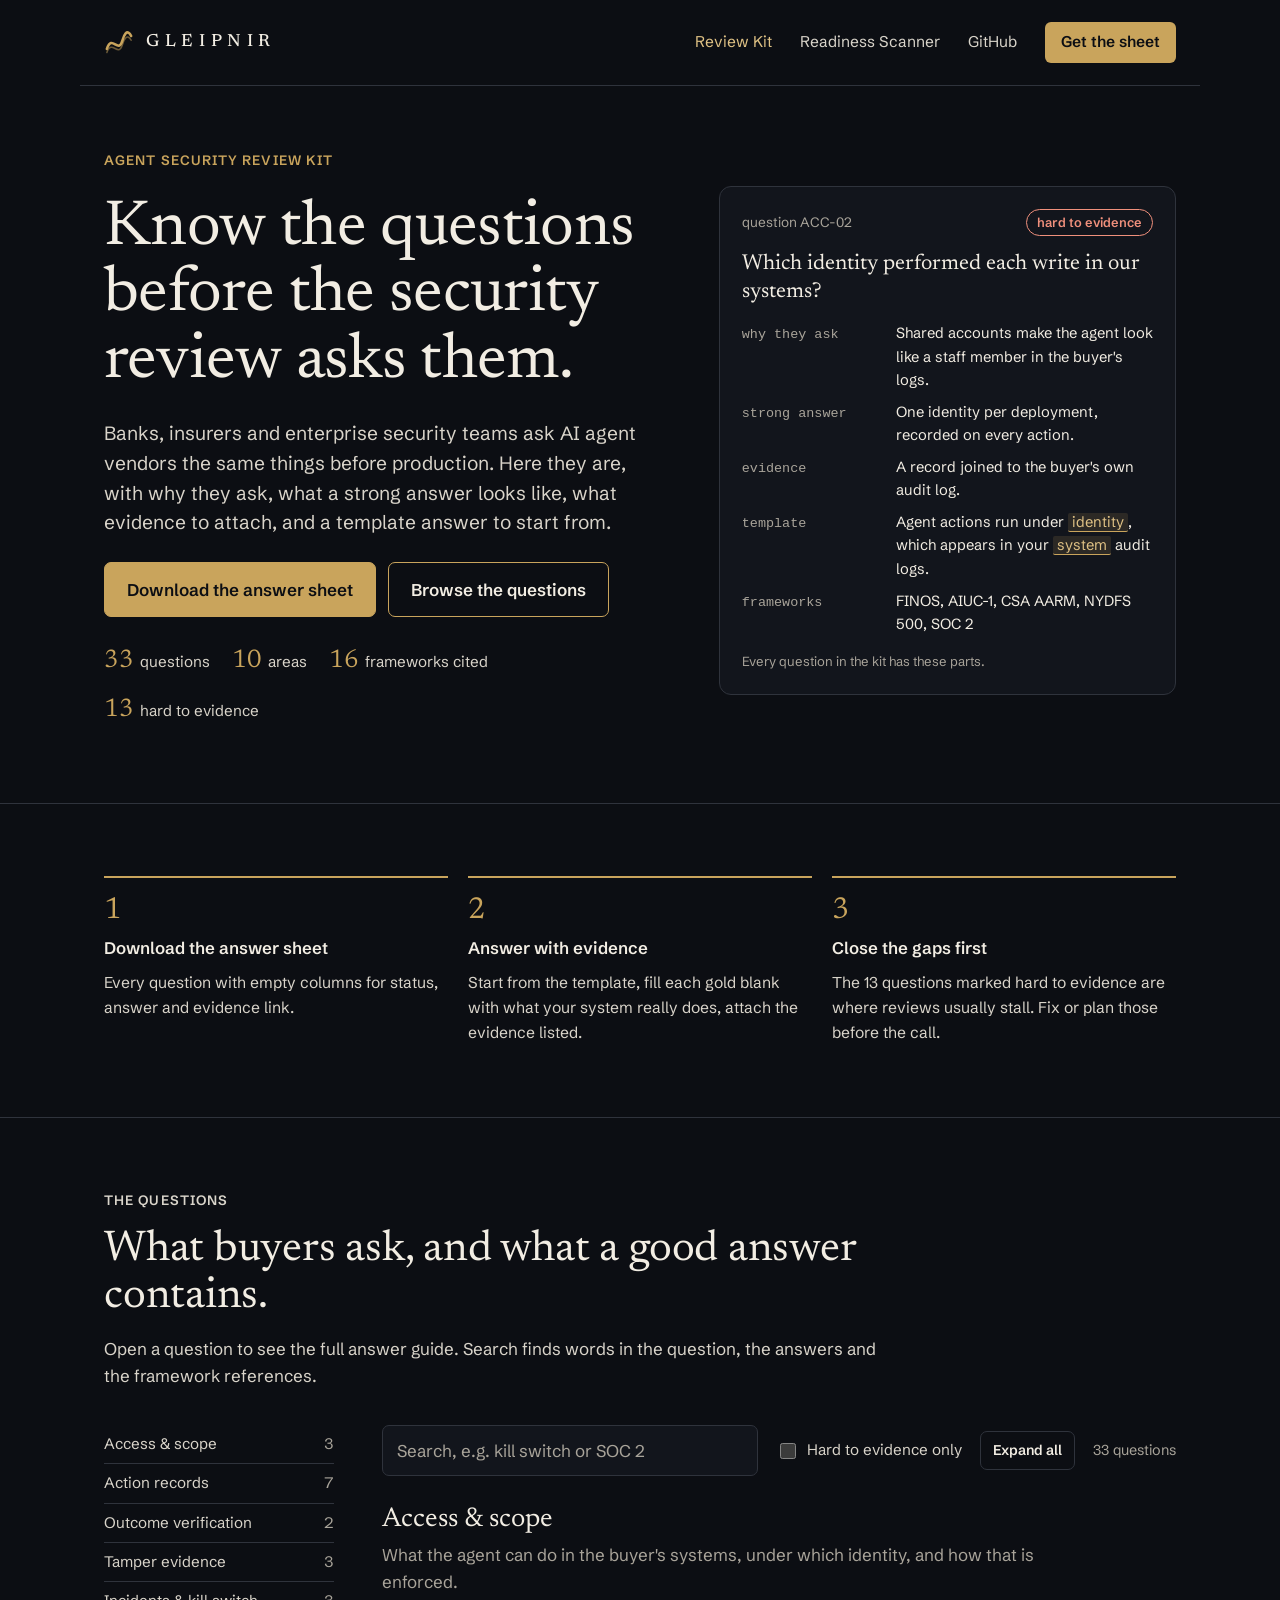
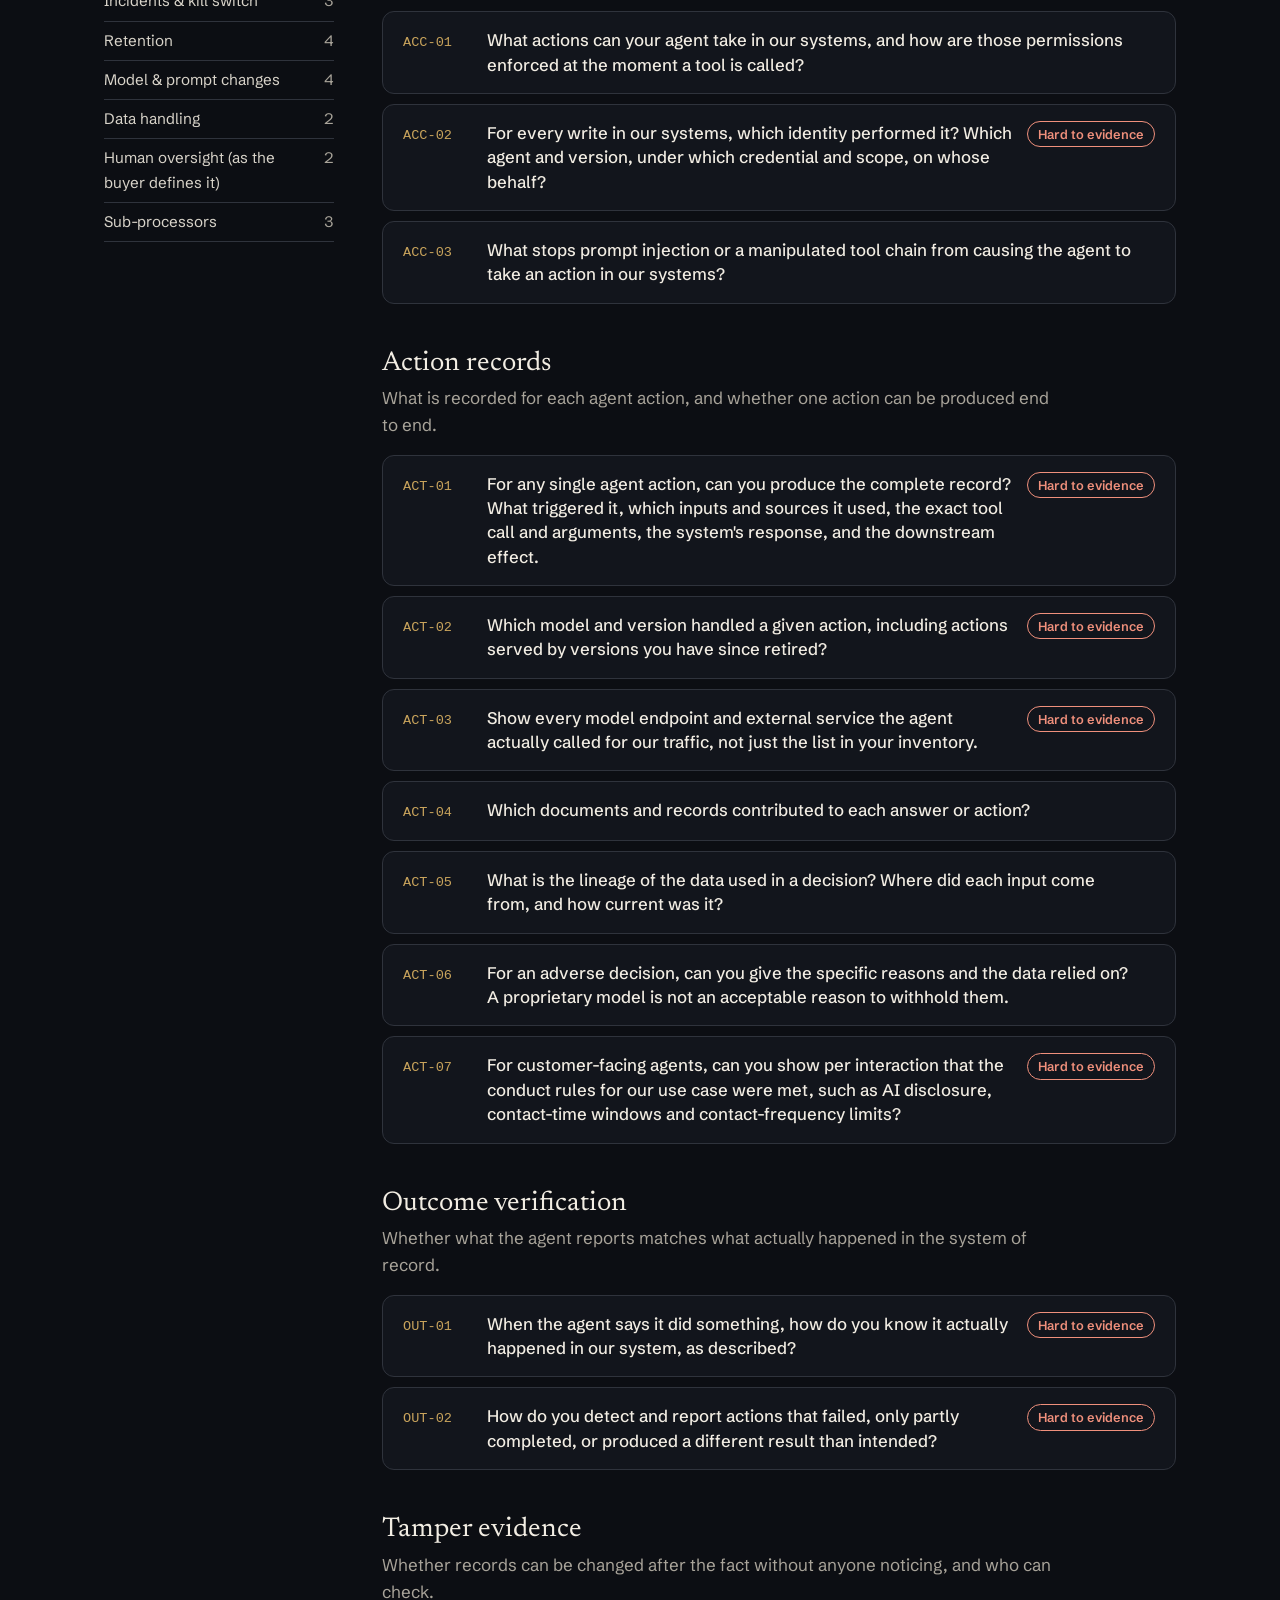
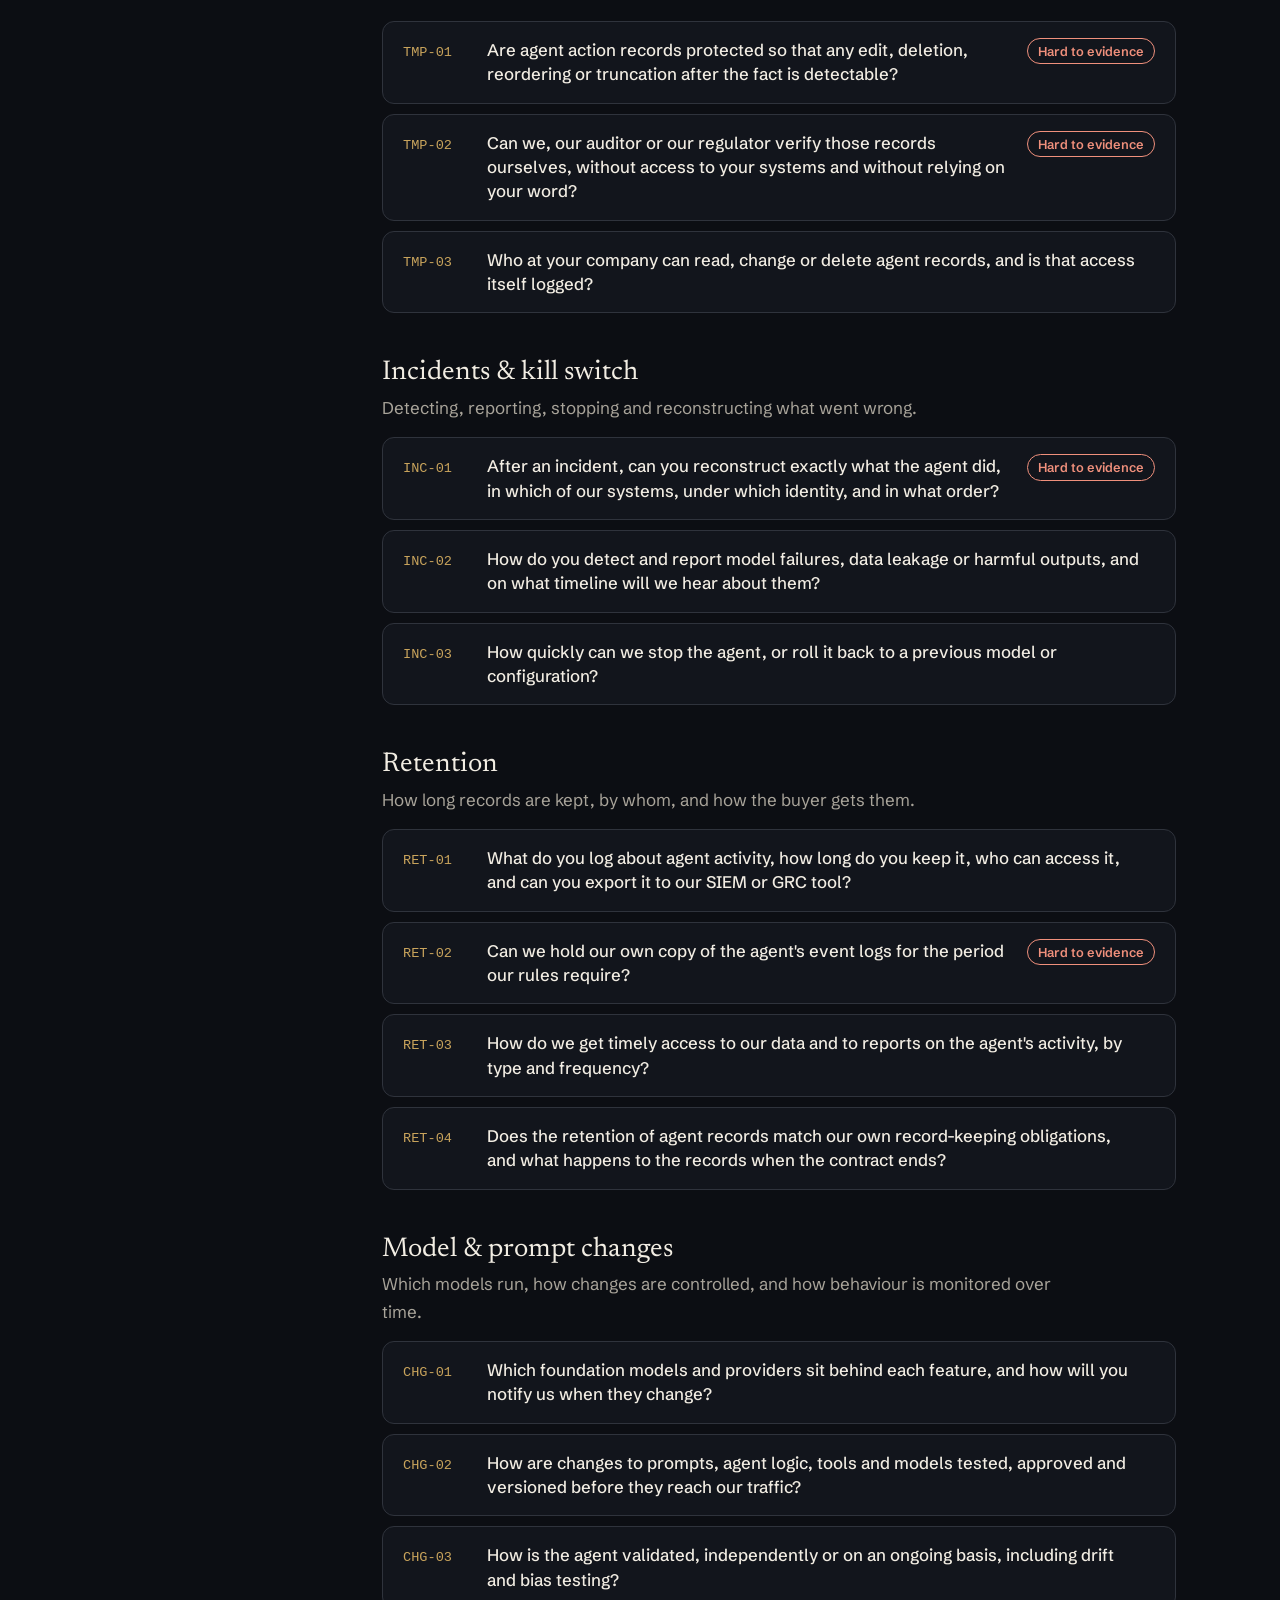
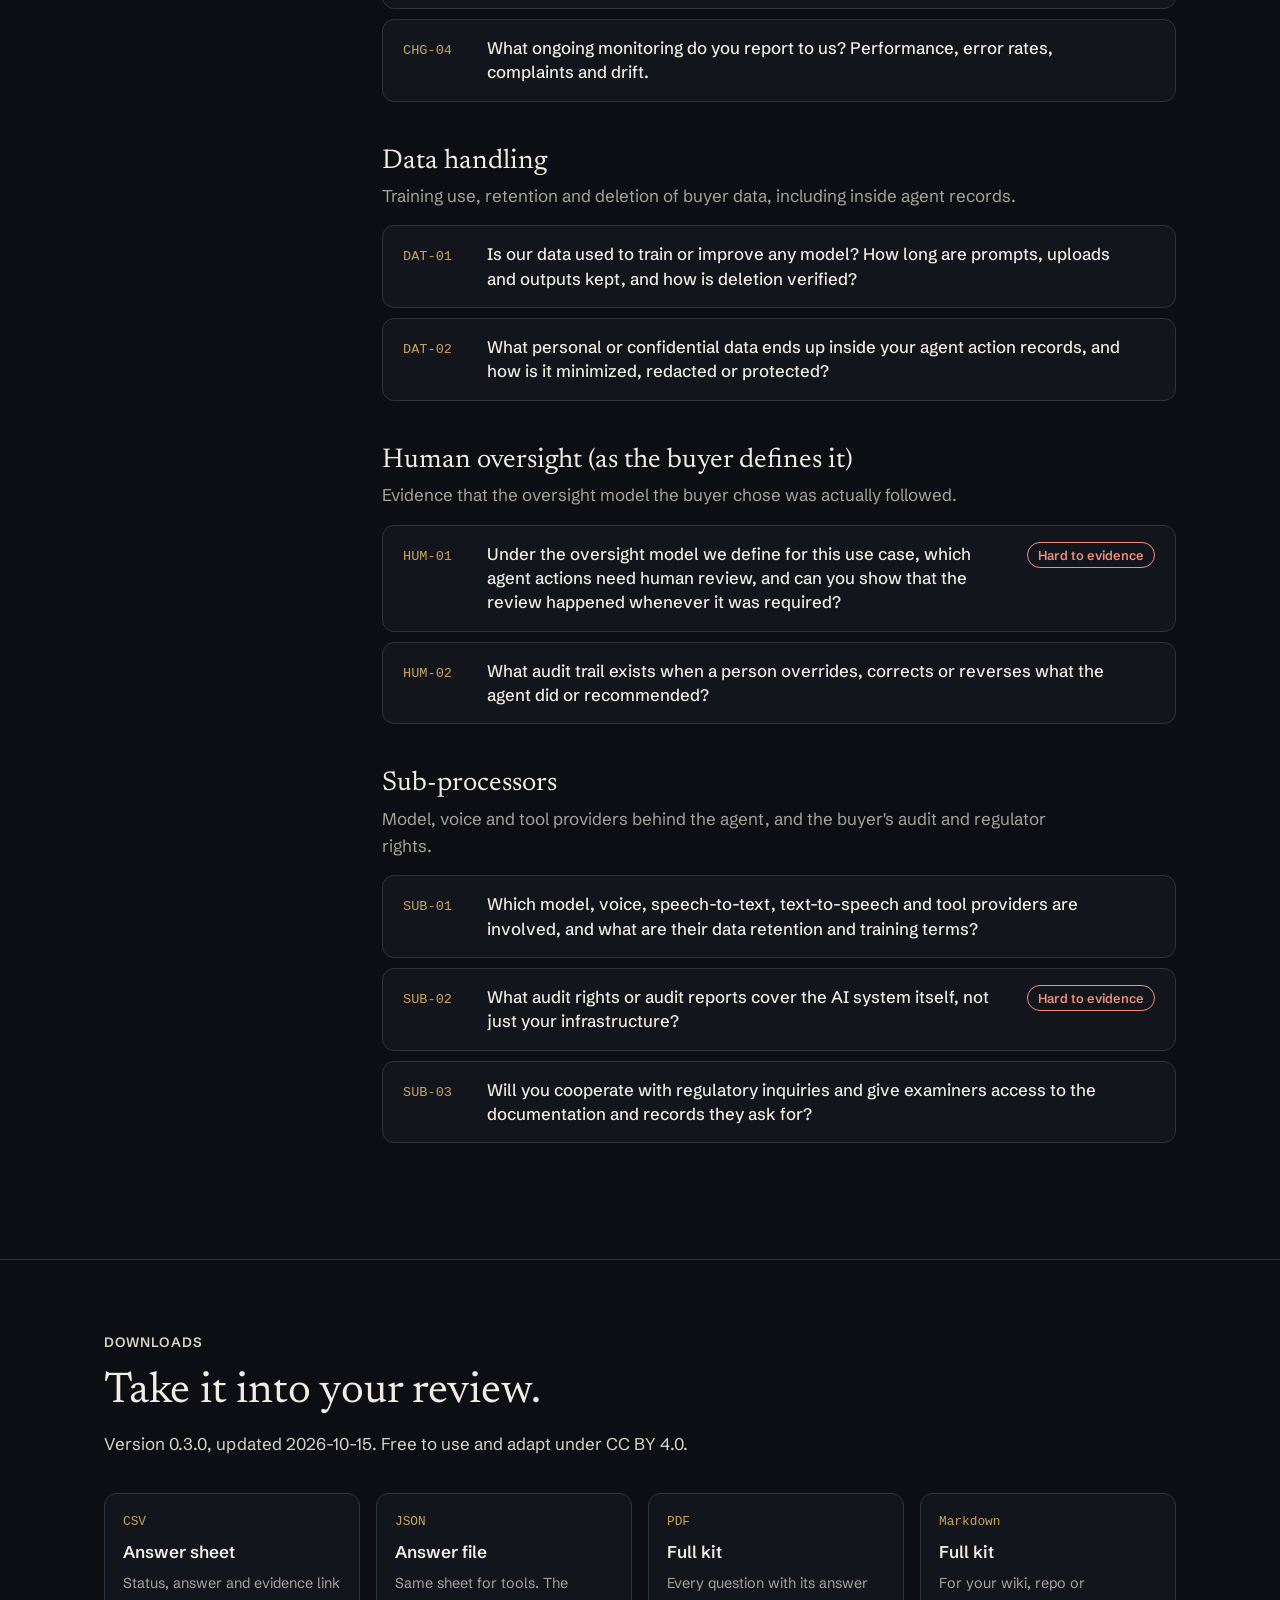
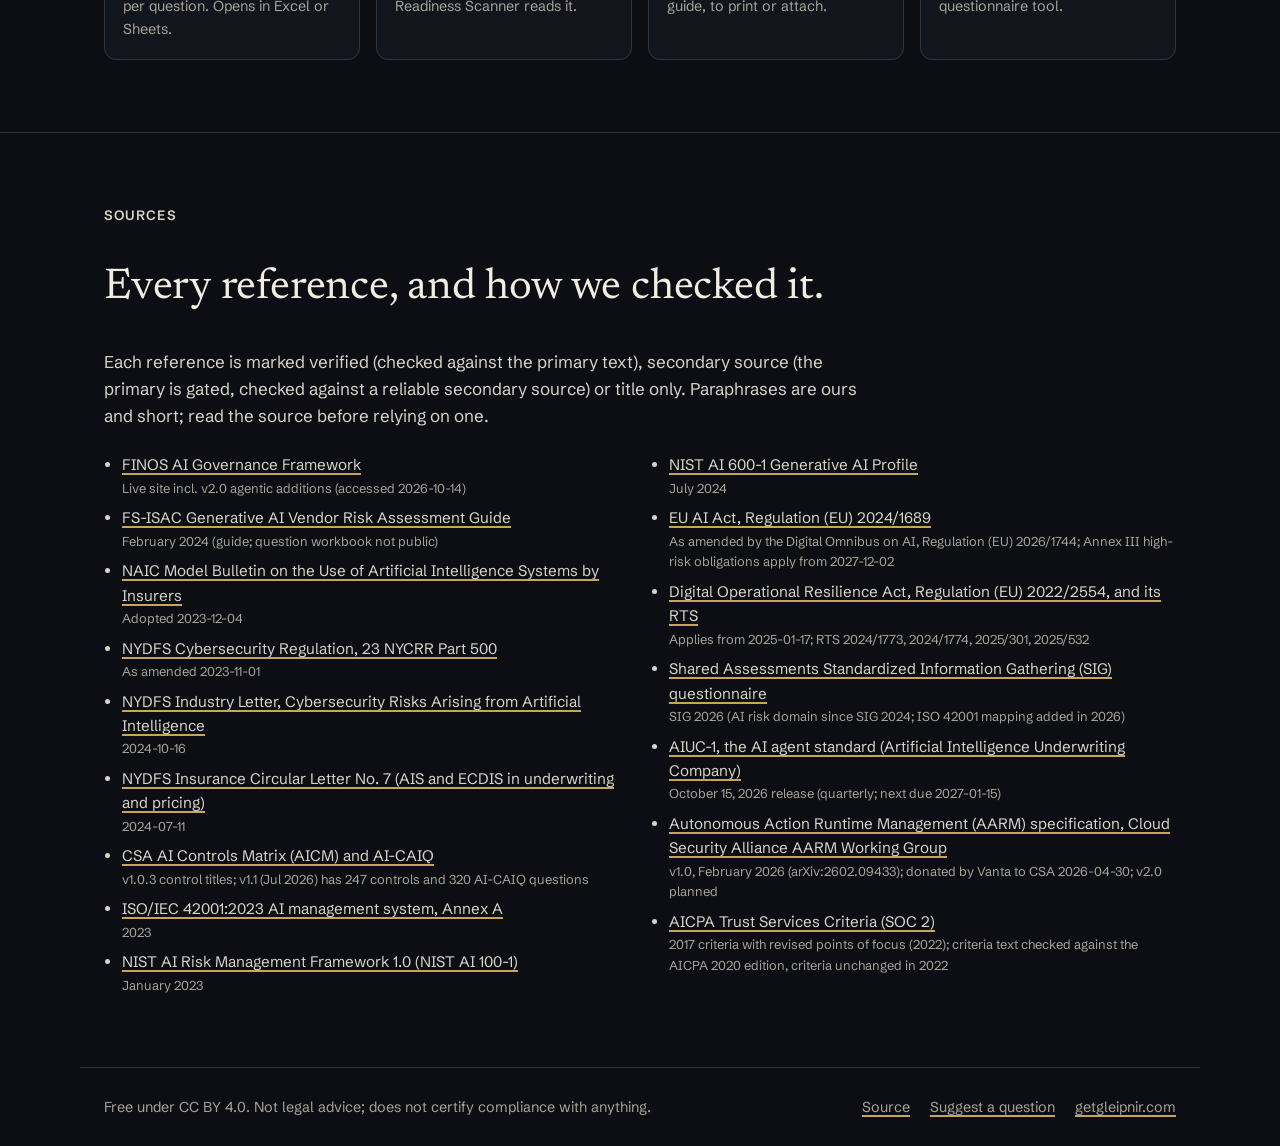
==== commit 6b557419: "Restyle the Kit page to match getgleipnir.com Dark theme, Newsreader and Schibsted Grotesk (self-hos" ====
--- a/site/index.html
+++ b/site/index.html
@@ -6,717 +6,853 @@
 <title>Agent Security Review Kit</title>
 <meta name="description" content="The questions banks, insurers and enterprise security teams ask AI agent vendors before production, with what a strong answer looks like, what evidence to attach and a template answer.">
 <meta http-equiv="Content-Security-Policy" content="default-src 'self'; style-src 'self' 'unsafe-inline'; script-src 'self' 'unsafe-inline'; img-src 'self' data:; connect-src 'none'; base-uri 'none'; form-action 'none'">
+<link rel="icon" href="assets/favicon.svg" type="image/svg+xml">
+<link rel="stylesheet" href="assets/brand.css">
 <style>
-@font-face { font-family: "Public Sans"; src: url("fonts/public-sans-latin-wght-normal.woff2") format("woff2");
-  font-weight: 100 900; font-display: swap; }
-:root {
-  --paper: #eef1f4; --surface: #ffffff; --ink: #14213d; --muted: #4d5b70; --rule: #c9d2dc;
-  --accent: #0f6e6a; --accent-soft: #e1f0ee; --caution: #8a5100; --caution-soft: #fbf0df; --blank: #dfe6ee;
-  color-scheme: light;
+.anatomy .rec { font-size: 0.92rem; }
+.anatomy .rec dt { font-family: var(--mono); font-size: 0.84rem; padding-top: 2px; }
+.anatomy .q-big { font-family: var(--serif); font-size: 1.35rem; line-height: 1.3; margin-bottom: 16px; }
+.counts { display: flex; flex-wrap: wrap; gap: 8px 22px; font-size: 0.95rem; color: var(--soft); }
+.counts b { font-family: var(--serif); font-weight: 400; font-size: 1.6rem; color: var(--gold); margin-right: 6px; }
+.head2 { display: flex; flex-direction: column; gap: 14px; margin-bottom: 36px; max-width: 46em; }
+.head2 p { color: var(--soft); }
+.dl-grid { display: grid; grid-template-columns: repeat(4, minmax(0, 1fr)); gap: 16px; margin-top: 8px; }
+.dl { display: flex; flex-direction: column; gap: 6px; padding: 18px; border: 1px solid var(--line); border-radius: 12px;
+  background: var(--bg-2); text-decoration: none; }
+.dl:hover { border-color: var(--gold); color: var(--text); }
+.dl b { font-weight: 600; }
+.dl span { font-size: 0.9rem; color: var(--muted); }
+.dl em { font-style: normal; font-family: var(--mono); font-size: 0.8rem; color: var(--gold); }
+.layout { display: grid; grid-template-columns: 230px minmax(0, 1fr); gap: 48px; align-items: start; }
+.areas { position: sticky; top: 16px; font-size: 0.95rem; }
+.areas ul { list-style: none; padding: 0; }
+.areas a { display: flex; justify-content: space-between; gap: 8px; padding: 7px 0; text-decoration: none;
+  color: var(--soft); border-bottom: 1px solid var(--line); }
+.areas a:hover { color: var(--gold-lit); }
+.areas .n { color: var(--muted); font-variant-numeric: tabular-nums; }
+.tools { display: flex; flex-wrap: wrap; gap: 12px 18px; align-items: center; margin-bottom: 28px; }
+.tools input[type=search] { flex: 1 1 260px; font: inherit; padding: 11px 14px; color: var(--text); background: var(--bg-2);
+  border: 1px solid var(--line); border-radius: 7px; }
+.tools input[type=search]::placeholder { color: var(--muted); }
+.tools input[type=search]:focus { border-color: var(--gold); outline: none; }
+.tools label { display: flex; gap: 8px; align-items: center; font-size: 0.95rem; color: var(--soft); cursor: pointer; }
+.tools input[type=checkbox] { accent-color: var(--gold); width: 16px; height: 16px; }
+#count { font-size: 0.9rem; color: var(--muted); }
+.group { margin-bottom: 44px; }
+.group h3 { font-family: var(--serif); font-weight: 400; font-size: 1.7rem; line-height: 1.2; }
+.gsum { color: var(--muted); margin: 4px 0 16px; max-width: 40em; }
+details.item { background: var(--bg-2); border: 1px solid var(--line); border-radius: 12px; margin-bottom: 10px; }
+details.item[open] { border-color: #4a4434; }
+details.item > summary { list-style: none; cursor: pointer; display: grid; grid-template-columns: 70px minmax(0, 1fr) auto;
+  gap: 4px 14px; align-items: baseline; padding: 16px 20px; }
+details.item > summary::-webkit-details-marker { display: none; }
+details.item > summary:hover .q { color: var(--gold-lit); }
+.iid { font-family: var(--mono); font-size: 0.85rem; color: var(--gold); }
+.q { font-size: 1.05rem; font-weight: 500; line-height: 1.45; }
+details.item[open] > summary { border-bottom: 1px solid var(--line); }
+.body { padding: 20px 20px 22px; font-size: 0.98rem; }
+.body dt { font-size: 0.88rem; }
+.body ul { margin: 0; padding-left: 18px; }
+.body li { margin: 2px 0; }
+.body .strong { border-left: 2px solid var(--ok); padding-left: 12px; }
+.weak li::marker { color: var(--stop); }
+.template .form { background: var(--bg); border: 1px dashed var(--line); border-radius: 8px; padding: 14px 16px;
+  line-height: 1.85; }
+.tpl-foot { display: flex; flex-wrap: wrap; gap: 8px 14px; align-items: center; margin-top: 10px; }
+.hint { font-size: 0.85rem; color: var(--muted); }
+.muted { color: var(--muted); }
+details.refs summary { cursor: pointer; color: var(--soft); }
+details.refs ul { margin-top: 8px; font-size: 0.9rem; }
+.conf { color: var(--muted); margin-left: 6px; font-size: 0.85em; }
+.fws ul { columns: 2; column-gap: 40px; padding-left: 18px; color: var(--soft); font-size: 0.95rem; }
+.fws li { break-inside: avoid; margin-bottom: 8px; }
+.fws .conf { display: block; margin: 0; }
+.fws p { color: var(--soft); max-width: 46em; margin-bottom: 24px; }
+@media (max-width: 900px) {
+  .dl-grid { grid-template-columns: repeat(2, minmax(0, 1fr)); }
+  .layout { grid-template-columns: minmax(0, 1fr); gap: 0; }
+  .areas { position: static; min-width: 0; margin-bottom: 20px; }
+  .areas ul { display: flex; gap: 8px; overflow-x: auto; padding-bottom: 6px; }
+  .areas a { white-space: nowrap; border: 1px solid var(--line); border-radius: 999px; padding: 6px 12px; gap: 8px; }
+  .fws ul { columns: 1; }
 }
-@media (prefers-color-scheme: dark) {
-  :root:not([data-theme="light"]) {
-    --paper: #0e1622; --surface: #152031; --ink: #e6ecf2; --muted: #a3b0c2; --rule: #2a3a50;
-    --accent: #5cc4bb; --accent-soft: #15322f; --caution: #e3a852; --caution-soft: #34270f; --blank: #233348;
-    color-scheme: dark;
-  }
-}
-:root[data-theme="dark"] {
-  --paper: #0e1622; --surface: #152031; --ink: #e6ecf2; --muted: #a3b0c2; --rule: #2a3a50;
-  --accent: #5cc4bb; --accent-soft: #15322f; --caution: #e3a852; --caution-soft: #34270f; --blank: #233348;
-  color-scheme: dark;
-}
-* { box-sizing: border-box; }
-html { -webkit-text-size-adjust: 100%; }
-body { margin: 0; background: var(--paper); color: var(--ink);
-  font: 400 17px/1.55 "Public Sans", system-ui, -apple-system, "Segoe UI", sans-serif; }
-a { color: var(--accent); text-underline-offset: 2px; }
-:focus-visible { outline: 3px solid var(--accent); outline-offset: 2px; border-radius: 3px; }
-.wrap { max-width: 1120px; margin: 0 auto; padding: 0 16px; }
-header.top { padding: 56px 0 32px; }
-h1 { font-size: clamp(34px, 6vw, 56px); line-height: 1.05; font-weight: 750; letter-spacing: -0.02em; margin: 0 0 16px;
-  max-width: 14ch; }
-.lede { font-size: 20px; line-height: 1.5; color: var(--muted); max-width: 62ch; margin: 0 0 28px; }
-.downloads { display: flex; flex-wrap: wrap; gap: 10px; margin: 0 0 12px; padding: 0; list-style: none; }
-.downloads a { display: inline-block; padding: 10px 16px; border: 1.5px solid var(--ink); border-radius: 6px;
-  color: var(--ink); text-decoration: none; font-weight: 600; font-size: 15px; background: var(--surface); }
-.downloads a.primary { background: var(--ink); color: var(--paper); }
-.downloads a:hover { border-color: var(--accent); }
-.meta { font-size: 14px; color: var(--muted); margin: 0; }
-.how { display: grid; grid-template-columns: repeat(3, 1fr); gap: 24px; margin: 8px 0 40px; padding: 24px 0;
-  border-top: 1px solid var(--rule); border-bottom: 1px solid var(--rule); counter-reset: step; list-style: none; }
-.how li { counter-increment: step; font-size: 15px; color: var(--muted); }
-.how li::before { content: counter(step); display: block; font-weight: 750; font-size: 22px; color: var(--accent); }
-.how strong { color: var(--ink); display: block; font-size: 16px; }
-.layout { display: grid; grid-template-columns: 240px minmax(0, 1fr); gap: 48px; align-items: start; }
-nav.groups { position: sticky; top: 16px; font-size: 15px; }
-nav.groups ul { list-style: none; margin: 0; padding: 0; }
-nav.groups a { display: flex; justify-content: space-between; gap: 8px; padding: 6px 0; color: var(--ink);
-  text-decoration: none; border-bottom: 1px solid var(--rule); }
-nav.groups a:hover { color: var(--accent); }
-nav.groups .n { color: var(--muted); font-variant-numeric: tabular-nums; }
-.tools { display: flex; flex-wrap: wrap; gap: 12px 20px; align-items: center; margin: 0 0 24px; }
-.tools input[type=search] { flex: 1 1 260px; font: inherit; font-size: 16px; padding: 10px 12px; color: var(--ink);
-  background: var(--surface); border: 1.5px solid var(--rule); border-radius: 6px; }
-.tools label { font-size: 15px; display: flex; gap: 8px; align-items: center; cursor: pointer; }
-.tools button, .copy { font: inherit; font-size: 14px; font-weight: 600; padding: 7px 12px; border-radius: 6px;
-  border: 1.5px solid var(--rule); background: var(--surface); color: var(--ink); cursor: pointer; }
-.tools button:hover, .copy:hover { border-color: var(--accent); }
-#count { font-size: 14px; color: var(--muted); }
-.group { margin: 0 0 48px; }
-.group h2 { font-size: 26px; line-height: 1.2; font-weight: 700; margin: 0 0 4px; letter-spacing: -0.01em; }
-.gsum { color: var(--muted); margin: 0 0 16px; max-width: 66ch; }
-details.item { background: var(--surface); border: 1px solid var(--rule); border-radius: 8px; margin: 0 0 10px; }
-details.item > summary { list-style: none; cursor: pointer; display: grid; grid-template-columns: 76px 1fr;
-  gap: 4px 12px; padding: 16px 18px; }
-details.item > summary::-webkit-details-marker { display: none; }
-.iid { font-weight: 700; font-size: 14px; color: var(--accent); padding-top: 3px; font-variant-numeric: tabular-nums;
-  letter-spacing: 0.02em; }
-.q { font-weight: 600; font-size: 18px; line-height: 1.4; }
-.flag { grid-column: 2; justify-self: start; font-size: 13px; font-weight: 600; color: var(--caution);
-  background: var(--caution-soft); padding: 2px 8px; border-radius: 4px; }
-details.item[open] > summary { border-bottom: 1px solid var(--rule); }
-.body { padding: 4px 18px 18px 106px; }
-.body section { margin: 16px 0 0; max-width: 68ch; }
-.body h4 { font-size: 14px; font-weight: 700; margin: 0 0 4px; color: var(--muted); }
-.body p { margin: 0; }
-.body ul { margin: 0; padding-left: 20px; }
-.body li { margin: 2px 0; }
-.body a, footer a { overflow-wrap: anywhere; }
-.strong p { border-left: 3px solid var(--accent); padding-left: 12px; }
-.weak li::marker { color: var(--caution); }
-.template .form { background: var(--paper); border: 1px dashed var(--rule); border-radius: 6px; padding: 14px 16px;
-  line-height: 1.9; }
-.blank { background: var(--blank); border-bottom: 1.5px solid var(--muted); padding: 1px 5px; border-radius: 2px;
-  color: var(--muted); font-size: 0.92em;
-  -webkit-box-decoration-break: clone; box-decoration-break: clone; }
-.copy { margin-top: 8px; }
-.note { font-size: 15px; color: var(--muted); margin-top: 16px !important; }
-details.refs { margin-top: 16px; font-size: 14px; }
-details.refs summary { cursor: pointer; color: var(--muted); font-weight: 600; }
-details.refs ul { margin-top: 8px; }
-.fw { font-weight: 600; }
-.conf { color: var(--muted); }
-footer { border-top: 1px solid var(--rule); padding: 32px 0 56px; margin-top: 24px; font-size: 15px; color: var(--muted); }
-footer h2 { font-size: 18px; color: var(--ink); margin: 0 0 8px; }
-footer ul { padding-left: 20px; margin: 0 0 20px; }
-.hidden { display: none !important; }
-@media (max-width: 860px) {
-  .layout { grid-template-columns: minmax(0, 1fr); gap: 0; }
-  nav.groups { position: static; margin: 0 0 20px; min-width: 0; }
-  nav.groups ul { display: flex; gap: 8px; overflow-x: auto; padding-bottom: 6px; }
-  nav.groups a { white-space: nowrap; border: 1px solid var(--rule); border-radius: 999px; padding: 6px 12px;
-    background: var(--surface); }
-  .how { grid-template-columns: 1fr; gap: 16px; }
-  details.item > summary { grid-template-columns: 1fr; padding: 14px; }
-  .flag { grid-column: 1; }
-  .body { padding: 4px 14px 16px; }
+@media (max-width: 720px) {
+  details.item > summary { grid-template-columns: minmax(0, 1fr); padding: 14px 16px; }
+  details.item > summary .pill { justify-self: start; }
+  .body { padding: 16px; }
+  .dl-grid { grid-template-columns: minmax(0, 1fr); }
 }
 @media print {
-  body { background: #fff; color: #000; font-size: 11pt; }
-  .downloads, .tools, nav.groups, .copy, .how { display: none !important; }
-  .layout { display: block; }
-  header.top { padding: 0 0 12pt; }
+  :root { --bg: #fff; --bg-2: #fff; --bg-3: #fff; --line: #c8c8c8; --text: #111; --soft: #222; --muted: #555;
+    --gold: #7a5a1c; --gold-lit: #7a5a1c; --gold-soft: #f3ead6; --ok: #1d6a4d; --stop: #a1271e; color-scheme: light; }
+  body { font-size: 10.5pt; }
+  .top .nav, .skip, .tools, .areas, .copy, .hint, .dl-grid, .hero .btns, .anatomy, .steps-sec { display: none !important; }
+  .hero-grid, .layout { display: block; }
+  section { padding-block: 14pt; }
+  .hero { padding-top: 0; }
   details.item { border-color: #bbb; }
-  details.item > summary, .body section { break-inside: avoid; }
-  details.item > summary { break-after: avoid; }
-  .group h2 { break-after: avoid; }
+  details.item > summary, .rec dt, .template .form { break-inside: avoid; }
+  .screen-only { display: none !important; }
+  .group h3 { break-after: avoid; }
   .hidden { display: block !important; }
+  details.item, details.item > * { display: block; }
+  .rec { display: block; }
+  .rec dt { margin-top: 8pt; break-after: avoid; }
 }
-@media (prefers-reduced-motion: reduce) { * { scroll-behavior: auto !important; } }
 </style>
 </head>
 <body>
-<div class="wrap">
-<header class="top">
-  <h1>Agent Security Review Kit</h1>
-  <p class="lede">The questions banks, insurers and enterprise security teams ask before an AI agent goes into production.
-  For each one: why they ask, what a strong answer looks like, what evidence to attach, and a template answer you can adapt.</p>
-  <ul class="downloads">
-    <li><a class="primary" href="downloads/answers-template.csv" download>Fill in (CSV)</a></li>
-    <li><a href="downloads/answers-template.json" download>Fill in (JSON)</a></li>
-    <li><a href="downloads/agent-security-review-kit.pdf" download>PDF</a></li>
-    <li><a href="downloads/checklist.md" download>Markdown</a></li>
-    <li><a href="https://github.com/getgleipnir/agent-security-review">Source on GitHub</a></li>
-  </ul>
-  <p class="meta">Version 0.3.0, updated 2026-10-15. 33 questions in 10 areas, mapped to 16 frameworks. Free to use under CC BY 4.0.</p>
+<a class="skip" href="#main">Skip to content</a>
+<header class="wrap top">
+  <a class="brand" href="https://getgleipnir.com" aria-label="Gleipnir home"><svg viewBox="0 0 34 30" aria-hidden="true"><g fill="none" stroke="#C9A45C" stroke-linecap="round"><path d="M3 23 C 9 5, 16 30, 21 13 S 31 8, 31 8" stroke-width="3"/><path d="M3 27 C 9 11, 16 34, 21 18 S 31 13, 31 13" stroke-opacity=".5" stroke-width="1.8"/></g></svg>GLEIPNIR</a>
+  <nav class="nav" aria-label="Main">
+    <a href="index.html" aria-current="page">Review Kit</a>
+    <a href="scanner/index.html">Readiness Scanner</a>
+    <a href="https://github.com/getgleipnir/agent-security-review">GitHub</a>
+    <a class="cta" href="index.html#downloads">Get the sheet</a>
+  </nav>
 </header>
+<main id="main">
+<section class="hero">
+  <div class="wrap hero-grid">
+    <div class="hero-copy">
+      <p class="eyebrow">Agent Security Review Kit</p>
+      <h1>Know the questions before the security review asks them.</h1>
+      <p class="lede">Banks, insurers and enterprise security teams ask AI agent vendors the same things before production.
+      Here they are, with why they ask, what a strong answer looks like, what evidence to attach, and a template answer to start from.</p>
+      <div class="btns">
+        <a class="btn primary" href="downloads/answers-template.csv" download>Download the answer sheet</a>
+        <a class="btn" href="#questions">Browse the questions</a>
+      </div>
+      <p class="counts"><span><b>33</b>questions</span><span><b>10</b>areas</span><span><b>16</b>frameworks cited</span><span><b>13</b>hard to evidence</span></p>
+    </div>
+    <div class="card anatomy" aria-label="What each question contains">
+      <div class="card-top"><span>question ACC-02</span><span class="pill stop">hard to evidence</span></div>
+      <p class="q-big">Which identity performed each write in our systems?</p>
+      <dl class="rec">
+        <dt>why they ask</dt><dd>Shared accounts make the agent look like a staff member in the buyer's logs.</dd>
+        <dt>strong answer</dt><dd>One identity per deployment, recorded on every action.</dd>
+        <dt>evidence</dt><dd>A record joined to the buyer's own audit log.</dd>
+        <dt>template</dt><dd>Agent actions run under <span class="blank">identity</span>, which appears in your <span class="blank">system</span> audit logs.</dd>
+        <dt>frameworks</dt><dd>FINOS, AIUC-1, CSA AARM, NYDFS 500, SOC 2</dd>
+      </dl>
+      <p class="card-note">Every question in the kit has these parts.</p>
+    </div>
+  </div>
+</section>
 
-<ol class="how">
-  <li><strong>Download the fill-in sheet</strong>Every question with an empty answer, status and evidence column.</li>
-  <li><strong>Answer with evidence</strong>Start from the template answer, replace each blank, attach the evidence listed.</li>
-  <li><strong>Fix the gaps first</strong>Questions marked hard to evidence are where reviews usually stall.</li>
-</ol>
+<section class="steps-sec">
+  <div class="wrap">
+    <ol class="steps">
+      <li><h3>Download the answer sheet</h3><p>Every question with empty columns for status, answer and evidence link.</p></li>
+      <li><h3>Answer with evidence</h3><p>Start from the template, fill each gold blank with what your system really does, attach the evidence listed.</p></li>
+      <li><h3>Close the gaps first</h3><p>The 13 questions marked hard to evidence are where reviews usually stall. Fix or plan those before the call.</p></li>
+    </ol>
+  </div>
+</section>
 
-<div class="layout">
-<nav class="groups" aria-label="Areas"><ul><li><a href="#g-acc">Access &amp; scope <span class="n">3</span></a></li><li><a href="#g-act">Action records <span class="n">7</span></a></li><li><a href="#g-out">Outcome verification <span class="n">2</span></a></li><li><a href="#g-tmp">Tamper evidence <span class="n">3</span></a></li><li><a href="#g-inc">Incident reconstruction <span class="n">3</span></a></li><li><a href="#g-ret">Retention <span class="n">4</span></a></li><li><a href="#g-chg">Model &amp; prompt changes <span class="n">4</span></a></li><li><a href="#g-dat">Data handling <span class="n">2</span></a></li><li><a href="#g-hum">Human oversight (as the buyer defines it) <span class="n">2</span></a></li><li><a href="#g-sub">Sub-processors <span class="n">3</span></a></li></ul></nav>
-<main>
-  <div class="tools" role="search">
-    <input type="search" id="q" placeholder="Search, e.g. kill switch or SOC 2" aria-label="Search questions">
-    <label><input type="checkbox" id="hard"> Hard to evidence only</label>
-    <button type="button" id="expand">Expand all</button>
-    <span id="count" aria-live="polite"></span>
-  </div>
-  
-<section class="group" id="g-acc">
-  <h2>Access &amp; scope</h2>
+<section id="questions">
+  <div class="wrap">
+    <div class="head2">
+      <p class="eyebrow">The questions</p>
+      <h2>What buyers ask, and what a good answer contains.</h2>
+      <p class="screen-only">Open a question to see the full answer guide. Search finds words in the question, the answers and the framework references.</p>
+    </div>
+    <div class="layout">
+      <nav class="areas" aria-label="Areas"><ul><li><a href="#g-acc">Access &amp; scope<span class="n">3</span></a></li><li><a href="#g-act">Action records<span class="n">7</span></a></li><li><a href="#g-out">Outcome verification<span class="n">2</span></a></li><li><a href="#g-tmp">Tamper evidence<span class="n">3</span></a></li><li><a href="#g-inc">Incidents &amp; kill switch<span class="n">3</span></a></li><li><a href="#g-ret">Retention<span class="n">4</span></a></li><li><a href="#g-chg">Model &amp; prompt changes<span class="n">4</span></a></li><li><a href="#g-dat">Data handling<span class="n">2</span></a></li><li><a href="#g-hum">Human oversight (as the buyer defines it)<span class="n">2</span></a></li><li><a href="#g-sub">Sub-processors<span class="n">3</span></a></li></ul></nav>
+      <div>
+        <div class="tools" role="search">
+          <input type="search" id="q" placeholder="Search, e.g. kill switch or SOC 2" aria-label="Search questions">
+          <label><input type="checkbox" id="hard"> Hard to evidence only</label>
+          <button type="button" class="btn small" id="expand">Expand all</button>
+          <span id="count" aria-live="polite"></span>
+        </div>
+        
+<div class="group" id="g-acc">
+  <h3>Access &amp; scope</h3>
   <p class="gsum">What the agent can do in the buyer&#x27;s systems, under which identity, and how that is enforced.</p>
   
-<details class="item" id="acc-01" data-hard="false" data-search="acc-01 what actions can your agent take in our systems, and how are those permissions enforced at the moment a tool is called? the buyer stays responsible for everything that happens in its systems. an agent acting outside its intended authority is a named risk in agent frameworks, and instructions in a prompt are not an enforcement mechanism. names every tool the agent can call and the scope of each, shows that limits are enforced in code where the tool is invoked (not in the prompt), and offers test results plus a sample action record that shows the scope applied. the agent can call [n] tools: [list tool, target system and allowed operations, e.g. &quot;issue_refund on stripe, up to eur 200 per refund&quot;]. each call passes through [enforcement layer, e.g. a tool gateway] that checks [allowlist, parameter limits, scoped credential] before execution; calls outside scope are blocked and logged. we test this in [ci suite / quarterly test], last run [date], results attached. each action record stores the scope that applied (sample attached). per-agent inventory of tools and actions, with the systems and scopes each one can touch. enforcement in code at the tool-invocation layer (allowlists, parameter validation, scoped credentials), not only in the prompt. test results showing out-of-scope calls are blocked. per-action records that show which scope or permission applied.">
+<details class="item" id="acc-01" data-hard="false" data-search="acc-01 what actions can your agent take in our systems, and how are those permissions enforced at the moment a tool is called? the buyer stays responsible for everything that happens in its systems. an agent acting outside its intended authority is a named risk in agent frameworks, and instructions in a prompt are not an enforcement mechanism. names every tool the agent can call and the scope of each, shows that limits are enforced in code where the tool is invoked (not in the prompt), and offers test results plus a sample action record that shows the scope applied. the agent can call [n] tools: [list tool, target system and allowed operations, e.g. &quot;issue_refund on the payment provider, up to eur 200 per refund&quot;]. each call passes through [enforcement layer, e.g. a tool gateway] that checks [allowlist, parameter limits, scoped credential] before execution; calls outside scope are [blocked and logged / describe what happens]. we test this in [ci suite / quarterly test], last run [date], results attached. each action record stores [the scope that applied] (sample attached). per-agent inventory of tools and actions, with the systems and scopes each one can touch. enforcement in code at the tool-invocation layer (allowlists, parameter validation, scoped credentials), not only in the prompt. test results showing out-of-scope calls are blocked. per-action records that show which scope or permission applied. the model is instructed not to do x. a workflow diagram with no enforcement point. finos air air-prev-018 agent authority least privilege finos air air-sec-024 risk: agent action authorization bypass finos air air-prev-019 tool chain validation and sanitization csa aicm iam-19 agent access restriction csa aicm ais-11 agents security boundaries csa aicm iam-05 least privilege nydfs 500 500.7(a) limit access and privileged accounts to what is needed nydfs ai letter access controls least privilege and access review apply to ai iso 42001 a.9.4 intended use of the ai system dora art. 9(4) least-privilege access and strong authentication sig ai domain domain-level only; question text not reviewed aiuc-1 b006 technical limits on agent actions to authorized scope, with alerting on boundary breaches aiuc-1 d003.1 tool call validation and authorization aiuc-1 a003 limit agent data access by task, user role, agent role and context csa aarm r1 intercept actions before execution; denied actions must have no effect, no fail-open mode csa aarm r9 should scope credentials per action (just-in-time, operation-specific) soc 2 tsc cc6.1 logical access controls protect information assets soc 2 tsc cc6.3 access granted by role, with least privilege and segregation of duties">
   <summary><span class="iid">ACC-01</span><span class="q">What actions can your agent take in our systems, and how are those permissions enforced at the moment a tool is called?</span></summary>
-  <div class="body">
-    <section><h4>Why buyers ask</h4><p>The buyer stays responsible for everything that happens in its systems. An agent acting outside its intended authority is a named risk in agent frameworks, and instructions in a prompt are not an enforcement mechanism.</p></section>
-    <section class="strong"><h4>What a strong answer looks like</h4><p>Names every tool the agent can call and the scope of each, shows that limits are enforced in code where the tool is invoked (not in the prompt), and offers test results plus a sample action record that shows the scope applied.</p></section>
-    <section><h4>Evidence to attach</h4><ul><li>Per-agent inventory of tools and actions, with the systems and scopes each one can touch.</li><li>Enforcement in code at the tool-invocation layer (allowlists, parameter validation, scoped credentials), not only in the prompt.</li><li>Test results showing out-of-scope calls are blocked.</li><li>Per-action records that show which scope or permission applied.</li></ul></section>
-    <section class="weak"><h4>Not enough on its own</h4><ul><li>The model is instructed not to do X.</li><li>A workflow diagram with no enforcement point.</li></ul></section>
-    <section class="template"><h4>Template answer</h4>
-      <p class="form" data-raw="The agent can call [N] tools: [list tool, target system and allowed operations, e.g. &quot;issue_refund on Stripe, up to EUR 200 per refund&quot;]. Each call passes through [enforcement layer, e.g. a tool gateway] that checks [allowlist, parameter limits, scoped credential] before execution; calls outside scope are blocked and logged. We test this in [CI suite / quarterly test], last run [date], results attached. Each action record stores the scope that applied (sample attached).">The agent can call <span class="blank">N</span> tools: <span class="blank">list tool, target system and allowed operations, e.g. &quot;issue_refund on Stripe, up to EUR 200 per refund&quot;</span>. Each call passes through <span class="blank">enforcement layer, e.g. a tool gateway</span> that checks <span class="blank">allowlist, parameter limits, scoped credential</span> before execution; calls outside scope are blocked and logged. We test this in <span class="blank">CI suite / quarterly test</span>, last run <span class="blank">date</span>, results attached. Each action record stores the scope that applied (sample attached).</p>
-      <button type="button" class="copy">Copy template</button>
-    </section>
-    
-    <details class="refs"><summary>Framework references (18)</summary><ul><li><span class="fw">FINOS AIR</span> <a href="https://air-governance-framework.finos.org/mitigations/mi-18_agent-authority-least-privilege-framework.html" rel="noopener">AIR-PREV-018</a>: Agent authority least privilege <span class="conf">(verified)</span></li><li><span class="fw">FINOS AIR</span> <a href="https://air-governance-framework.finos.org/risks/ri-24_agent-action-authorization-bypass.html" rel="noopener">AIR-SEC-024</a>: Risk: agent action authorization bypass <span class="conf">(verified)</span></li><li><span class="fw">FINOS AIR</span> <a href="https://air-governance-framework.finos.org/mitigations/mi-19_tool-chain-validation-and-sanitization.html" rel="noopener">AIR-PREV-019</a>: Tool chain validation and sanitization <span class="conf">(verified)</span></li><li><span class="fw">CSA AICM</span> IAM-19: Agent access restriction <span class="conf">(title only)</span></li><li><span class="fw">CSA AICM</span> AIS-11: Agents security boundaries <span class="conf">(title only)</span></li><li><span class="fw">CSA AICM</span> IAM-05: Least privilege <span class="conf">(title only)</span></li><li><span class="fw">NYDFS 500</span> <a href="https://www.law.cornell.edu/regulations/new-york/23-NYCRR-500.7" rel="noopener">500.7(a)</a>: Limit access and privileged accounts to what is needed <span class="conf">(verified)</span></li><li><span class="fw">NYDFS AI Letter</span> Access controls: Least privilege and access review apply to AI <span class="conf">(verified)</span></li><li><span class="fw">ISO 42001</span> A.9.4: Intended use of the AI system <span class="conf">(secondary source)</span></li><li><span class="fw">DORA</span> <a href="https://www.digital-operational-resilience-act.com/Article_9.html" rel="noopener">Art. 9(4)</a>: Least-privilege access and strong authentication <span class="conf">(verified)</span></li><li><span class="fw">SIG</span> AI domain: Domain-level only; question text not reviewed <span class="conf">(title only)</span></li><li><span class="fw">AIUC-1</span> <a href="https://standard.aiuc-1.com/security/enforce-contextual-access-controls" rel="noopener">B006</a>: Technical limits on agent actions to authorized scope, with alerting on boundary breaches <span class="conf">(verified)</span></li><li><span class="fw">AIUC-1</span> <a href="https://standard.aiuc-1.com/reliability/restrict-unsafe-tool-calls" rel="noopener">D003.1</a>: Tool call validation and authorization <span class="conf">(verified)</span></li><li><span class="fw">AIUC-1</span> <a href="https://standard.aiuc-1.com/data-and-privacy/implement-contextual-data-safeguards" rel="noopener">A003</a>: Limit agent data access by task, user role, agent role and context <span class="conf">(verified)</span></li><li><span class="fw">CSA AARM</span> <a href="https://arxiv.org/abs/2602.09433" rel="noopener">R1</a>: Intercept actions before execution; denied actions must have no effect, no fail-open mode <span class="conf">(verified)</span></li><li><span class="fw">CSA AARM</span> <a href="https://arxiv.org/abs/2602.09433" rel="noopener">R9</a>: Should scope credentials per action (just-in-time, operation-specific) <span class="conf">(verified)</span></li><li><span class="fw">SOC 2 TSC</span> CC6.1: Logical access controls protect information assets <span class="conf">(verified)</span></li><li><span class="fw">SOC 2 TSC</span> CC6.3: Access granted by role, with least privilege and segregation of duties <span class="conf">(verified)</span></li></ul></details>
-  </div>
-</details>
-<details class="item" id="acc-02" data-hard="true" data-search="acc-02 for every write in our systems, which identity performed it? which agent and version, under which credential and scope, on whose behalf? agents often act through shared service accounts or human-style browser logins, so the buyer&#x27;s own logs cannot tell the agent from a staff member, and the vendor&#x27;s logs cannot be matched to the buyer&#x27;s. each agent deployment has its own non-human identity in the buyer&#x27;s systems, and every action record carries agent id and version, credential id, scope and the user, case or ticket it acted for, so the buyer&#x27;s logs and the vendor&#x27;s records can be joined. each deployment uses a dedicated identity, [identity name / service principal], which appears in your [system] audit logs. every action record contains agent id, agent version, credential id (never the secret), scope, and the initiating [user / case / ticket] id. credentials are held in [vault / kms] and injected per call; the model never sees them. a sample record joined to your system log is attached. a distinct non-human identity per agent deployment, visible in the buyer&#x27;s system logs. each action record carries agent id and version, credential id (never the secret), scope, and the initiating user, case or ticket. credentials isolated from the model and injected per call.">
-  <summary><span class="iid">ACC-02</span><span class="q">For every write in our systems, which identity performed it? Which agent and version, under which credential and scope, on whose behalf?</span><span class="flag">Hard to evidence today</span></summary>
-  <div class="body">
-    <section><h4>Why buyers ask</h4><p>Agents often act through shared service accounts or human-style browser logins, so the buyer&#x27;s own logs cannot tell the agent from a staff member, and the vendor&#x27;s logs cannot be matched to the buyer&#x27;s.</p></section>
-    <section class="strong"><h4>What a strong answer looks like</h4><p>Each agent deployment has its own non-human identity in the buyer&#x27;s systems, and every action record carries agent ID and version, credential ID, scope and the user, case or ticket it acted for, so the buyer&#x27;s logs and the vendor&#x27;s records can be joined.</p></section>
-    <section><h4>Evidence to attach</h4><ul><li>A distinct non-human identity per agent deployment, visible in the buyer&#x27;s system logs.</li><li>Each action record carries agent ID and version, credential ID (never the secret), scope, and the initiating user, case or ticket.</li><li>Credentials isolated from the model and injected per call.</li></ul></section>
-    <section class="weak"><h4>Not enough on its own</h4><ul><li>A shared integration user for all agent traffic.</li><li>Identity known only inside the vendor&#x27;s database.</li></ul></section>
-    <section class="template"><h4>Template answer</h4>
-      <p class="form" data-raw="Each deployment uses a dedicated identity, [identity name / service principal], which appears in your [system] audit logs. Every action record contains agent ID, agent version, credential ID (never the secret), scope, and the initiating [user / case / ticket] ID. Credentials are held in [vault / KMS] and injected per call; the model never sees them. A sample record joined to your system log is attached.">Each deployment uses a dedicated identity, <span class="blank">identity name / service principal</span>, which appears in your <span class="blank">system</span> audit logs. Every action record contains agent ID, agent version, credential ID (never the secret), scope, and the initiating <span class="blank">user / case / ticket</span> ID. Credentials are held in <span class="blank">vault / KMS</span> and injected per call; the model never sees them. A sample record joined to your system log is attached.</p>
-      <button type="button" class="copy">Copy template</button>
-    </section>
-    
-    <details class="refs"><summary>Framework references (13)</summary><ul><li><span class="fw">FINOS AIR</span> <a href="https://air-governance-framework.finos.org/mitigations/mi-23_agentic-system-credential-protection-framework.html" rel="noopener">AIR-PREV-023</a>: Agentic credential protection, signed agent API requests <span class="conf">(verified)</span></li><li><span class="fw">FINOS AIR</span> <a href="https://air-governance-framework.finos.org/mitigations/mi-21_agent-decision-audit-and-explainability.html" rel="noopener">AIR-DET-021</a>: Log decision initiation, including the triggering event and context <span class="conf">(verified)</span></li><li><span class="fw">FINOS AIR</span> <a href="https://air-governance-framework.finos.org/risks/ri-29_agent-mediated-credential-discovery-and-harvesting.html" rel="noopener">AIR-SEC-029</a>: Risk: agent-mediated credential harvesting <span class="conf">(verified)</span></li><li><span class="fw">CSA AICM</span> IAM-13: Uniquely identifiable users, including non-human <span class="conf">(title only)</span></li><li><span class="fw">CSA AICM</span> IAM-19: Agent access restriction <span class="conf">(title only)</span></li><li><span class="fw">CSA AICM</span> LOG-12: Access control logs <span class="conf">(title only)</span></li><li><span class="fw">NYDFS 500</span> <a href="https://www.law.cornell.edu/regulations/new-york/23-NYCRR-500.7" rel="noopener">500.7(a)</a>: Access privileges and management <span class="conf">(verified)</span></li><li><span class="fw">NYDFS 500</span> <a href="https://www.law.cornell.edu/regulations/new-york/23-NYCRR-500.11" rel="noopener">500.11(b)(1)</a>: Third-party access control guidelines <span class="conf">(verified)</span></li><li><span class="fw">AIUC-1</span> <a href="https://standard.aiuc-1.com/data-and-privacy/implement-contextual-data-safeguards" rel="noopener">A003.2</a>: Agent identity management (supplemental) <span class="conf">(verified)</span></li><li><span class="fw">AIUC-1</span> <a href="https://standard.aiuc-1.com/accountability/log-model-activity" rel="noopener">E015.2</a>: Agent provenance metadata per execution, e.g. agent type and deployment origin (supplemental) <span class="conf">(verified)</span></li><li><span class="fw">CSA AARM</span> <a href="https://arxiv.org/abs/2602.09433" rel="noopener">R6</a>: Bind each action to human principal, service identity, agent identity and privilege scope <span class="conf">(verified)</span></li><li><span class="fw">SOC 2 TSC</span> CC6.2: Users registered and authorized before credentials are issued <span class="conf">(verified)</span></li><li><span class="fw">SOC 2 TSC</span> CC6.3: Access granted by role, with least privilege and segregation of duties <span class="conf">(verified)</span></li></ul></details>
-  </div>
-</details>
-<details class="item" id="acc-03" data-hard="false" data-search="acc-03 what stops prompt injection or a manipulated tool chain from causing the agent to take an action in our systems? agents read untrusted content (emails, documents, web pages, tool outputs). if that content can steer a tool call, an attacker can act inside the buyer&#x27;s systems through the agent. treats retrieved content as untrusted, validates tool choice and parameters before execution independently of the model, has red-team results that include indirect injection, and can detect unusual actions after the fact. untrusted content ([emails, documents, web pages, tool outputs]) is kept separate from instructions by [method]. before any tool call, [validator] checks tool choice and parameters against [policy]; the model cannot bypass it. our last red-team exercise on [date], by [internal team / third party], covered direct and indirect injection; a summary is attached. unusual actions are flagged by [rule / monitor]. separation of instructions from untrusted data, plus input and output filtering. validation of tool selection and parameters before execution. red-team results that include indirect injection through retrieved content. detection of out-of-pattern actions in the action records.">
+  <dl class="rec body">
+    <dt>Why buyers ask</dt><dd>The buyer stays responsible for everything that happens in its systems. An agent acting outside its intended authority is a named risk in agent frameworks, and instructions in a prompt are not an enforcement mechanism.</dd>
+    <dt>Strong answer</dt><dd class="strong">Names every tool the agent can call and the scope of each, shows that limits are enforced in code where the tool is invoked (not in the prompt), and offers test results plus a sample action record that shows the scope applied.</dd>
+    <dt>Evidence to attach</dt><dd><ul><li>Per-agent inventory of tools and actions, with the systems and scopes each one can touch.</li><li>Enforcement in code at the tool-invocation layer (allowlists, parameter validation, scoped credentials), not only in the prompt.</li><li>Test results showing out-of-scope calls are blocked.</li><li>Per-action records that show which scope or permission applied.</li></ul></dd>
+    <dt>Not enough on its own</dt><dd><ul class="weak"><li>The model is instructed not to do X.</li><li>A workflow diagram with no enforcement point.</li></ul></dd>
+    <dt>Template answer</dt>
+    <dd class="template">
+      <p class="form" data-raw="The agent can call [N] tools: [list tool, target system and allowed operations, e.g. &quot;issue_refund on the payment provider, up to EUR 200 per refund&quot;]. Each call passes through [enforcement layer, e.g. a tool gateway] that checks [allowlist, parameter limits, scoped credential] before execution; calls outside scope are [blocked and logged / describe what happens]. We test this in [CI suite / quarterly test], last run [date], results attached. Each action record stores [the scope that applied] (sample attached).">The agent can call <span class="blank">N</span> tools: <span class="blank">list tool, target system and allowed operations, e.g. &quot;issue_refund on the payment provider, up to EUR 200 per refund&quot;</span>. Each call passes through <span class="blank">enforcement layer, e.g. a tool gateway</span> that checks <span class="blank">allowlist, parameter limits, scoped credential</span> before execution; calls outside scope are <span class="blank">blocked and logged / describe what happens</span>. We test this in <span class="blank">CI suite / quarterly test</span>, last run <span class="blank">date</span>, results attached. Each action record stores <span class="blank">the scope that applied</span> (sample attached).</p>
+      <div class="tpl-foot"><button type="button" class="btn small copy">Copy template</button>
+      <span class="hint">Fill every blank with what your system really does. Delete anything that isn't true.</span></div>
+    </dd>
+    
+    <dt>Frameworks</dt>
+    <dd><details class="refs"><summary>18 references</summary><ul><li><b>FINOS AIR</b> <a href="https://air-governance-framework.finos.org/mitigations/mi-18_agent-authority-least-privilege-framework.html" rel="noopener">AIR-PREV-018</a>: Agent authority least privilege <span class="conf">verified</span></li><li><b>FINOS AIR</b> <a href="https://air-governance-framework.finos.org/risks/ri-24_agent-action-authorization-bypass.html" rel="noopener">AIR-SEC-024</a>: Risk: agent action authorization bypass <span class="conf">verified</span></li><li><b>FINOS AIR</b> <a href="https://air-governance-framework.finos.org/mitigations/mi-19_tool-chain-validation-and-sanitization.html" rel="noopener">AIR-PREV-019</a>: Tool chain validation and sanitization <span class="conf">verified</span></li><li><b>CSA AICM</b> IAM-19: Agent access restriction <span class="conf">title only</span></li><li><b>CSA AICM</b> AIS-11: Agents security boundaries <span class="conf">title only</span></li><li><b>CSA AICM</b> IAM-05: Least privilege <span class="conf">title only</span></li><li><b>NYDFS 500</b> <a href="https://www.law.cornell.edu/regulations/new-york/23-NYCRR-500.7" rel="noopener">500.7(a)</a>: Limit access and privileged accounts to what is needed <span class="conf">verified</span></li><li><b>NYDFS AI Letter</b> Access controls: Least privilege and access review apply to AI <span class="conf">verified</span></li><li><b>ISO 42001</b> A.9.4: Intended use of the AI system <span class="conf">secondary source</span></li><li><b>DORA</b> <a href="https://www.digital-operational-resilience-act.com/Article_9.html" rel="noopener">Art. 9(4)</a>: Least-privilege access and strong authentication <span class="conf">verified</span></li><li><b>SIG</b> AI domain: Domain-level only; question text not reviewed <span class="conf">title only</span></li><li><b>AIUC-1</b> <a href="https://standard.aiuc-1.com/security/enforce-contextual-access-controls" rel="noopener">B006</a>: Technical limits on agent actions to authorized scope, with alerting on boundary breaches <span class="conf">verified</span></li><li><b>AIUC-1</b> <a href="https://standard.aiuc-1.com/reliability/restrict-unsafe-tool-calls" rel="noopener">D003.1</a>: Tool call validation and authorization <span class="conf">verified</span></li><li><b>AIUC-1</b> <a href="https://standard.aiuc-1.com/data-and-privacy/implement-contextual-data-safeguards" rel="noopener">A003</a>: Limit agent data access by task, user role, agent role and context <span class="conf">verified</span></li><li><b>CSA AARM</b> <a href="https://arxiv.org/abs/2602.09433" rel="noopener">R1</a>: Intercept actions before execution; denied actions must have no effect, no fail-open mode <span class="conf">verified</span></li><li><b>CSA AARM</b> <a href="https://arxiv.org/abs/2602.09433" rel="noopener">R9</a>: Should scope credentials per action (just-in-time, operation-specific) <span class="conf">verified</span></li><li><b>SOC 2 TSC</b> CC6.1: Logical access controls protect information assets <span class="conf">verified</span></li><li><b>SOC 2 TSC</b> CC6.3: Access granted by role, with least privilege and segregation of duties <span class="conf">verified</span></li></ul></details></dd>
+  </dl>
+</details>
+<details class="item" id="acc-02" data-hard="true" data-search="acc-02 for every write in our systems, which identity performed it? which agent and version, under which credential and scope, on whose behalf? agents often act through shared service accounts or human-style browser logins, so the buyer&#x27;s own logs cannot tell the agent from a staff member, and the vendor&#x27;s logs cannot be matched to the buyer&#x27;s. each agent deployment has its own non-human identity in the buyer&#x27;s systems, credentials are kept away from the model, and every action record carries agent id and version, credential id, scope and the user, case or ticket it acted for, so the buyer&#x27;s logs and the vendor&#x27;s records can be joined. agent actions in your [system] run under [a dedicated identity per deployment, name / a shared account: describe], which appears in your audit logs as [identity]. every action record contains [agent id, agent version, credential id (never the secret), scope, initiating user / case / ticket id]. credentials are held in [vault / kms] and [injected per call so the model never sees them / describe how exposure is limited]. a sample record joined to your system log is attached. a distinct non-human identity per agent deployment, visible in the buyer&#x27;s system logs. each action record carries agent id and version, credential id (never the secret), scope, and the initiating user, case or ticket. credentials isolated from the model and injected per call. a shared integration user for all agent traffic. identity known only inside the vendor&#x27;s database. finos air air-prev-023 agentic credential protection, signed agent api requests finos air air-det-021 log decision initiation, including the triggering event and context finos air air-sec-029 risk: agent-mediated credential harvesting csa aicm iam-13 uniquely identifiable users, including non-human csa aicm iam-19 agent access restriction csa aicm log-12 access control logs nydfs 500 500.7(a) access privileges and management nydfs 500 500.11(b)(1) third-party access control guidelines aiuc-1 a003.2 agent identity management (supplemental) aiuc-1 e015.2 agent provenance metadata per execution, e.g. agent type and deployment origin (supplemental) csa aarm r6 bind each action to human principal, service identity, agent identity and privilege scope soc 2 tsc cc6.2 users registered and authorized before credentials are issued soc 2 tsc cc6.3 access granted by role, with least privilege and segregation of duties">
+  <summary><span class="iid">ACC-02</span><span class="q">For every write in our systems, which identity performed it? Which agent and version, under which credential and scope, on whose behalf?</span><span class="pill stop">Hard to evidence</span></summary>
+  <dl class="rec body">
+    <dt>Why buyers ask</dt><dd>Agents often act through shared service accounts or human-style browser logins, so the buyer&#x27;s own logs cannot tell the agent from a staff member, and the vendor&#x27;s logs cannot be matched to the buyer&#x27;s.</dd>
+    <dt>Strong answer</dt><dd class="strong">Each agent deployment has its own non-human identity in the buyer&#x27;s systems, credentials are kept away from the model, and every action record carries agent ID and version, credential ID, scope and the user, case or ticket it acted for, so the buyer&#x27;s logs and the vendor&#x27;s records can be joined.</dd>
+    <dt>Evidence to attach</dt><dd><ul><li>A distinct non-human identity per agent deployment, visible in the buyer&#x27;s system logs.</li><li>Each action record carries agent ID and version, credential ID (never the secret), scope, and the initiating user, case or ticket.</li><li>Credentials isolated from the model and injected per call.</li></ul></dd>
+    <dt>Not enough on its own</dt><dd><ul class="weak"><li>A shared integration user for all agent traffic.</li><li>Identity known only inside the vendor&#x27;s database.</li></ul></dd>
+    <dt>Template answer</dt>
+    <dd class="template">
+      <p class="form" data-raw="Agent actions in your [system] run under [a dedicated identity per deployment, name / a shared account: describe], which appears in your audit logs as [identity]. Every action record contains [agent ID, agent version, credential ID (never the secret), scope, initiating user / case / ticket ID]. Credentials are held in [vault / KMS] and [injected per call so the model never sees them / describe how exposure is limited]. A sample record joined to your system log is attached.">Agent actions in your <span class="blank">system</span> run under <span class="blank">a dedicated identity per deployment, name / a shared account: describe</span>, which appears in your audit logs as <span class="blank">identity</span>. Every action record contains <span class="blank">agent ID, agent version, credential ID (never the secret), scope, initiating user / case / ticket ID</span>. Credentials are held in <span class="blank">vault / KMS</span> and <span class="blank">injected per call so the model never sees them / describe how exposure is limited</span>. A sample record joined to your system log is attached.</p>
+      <div class="tpl-foot"><button type="button" class="btn small copy">Copy template</button>
+      <span class="hint">Fill every blank with what your system really does. Delete anything that isn't true.</span></div>
+    </dd>
+    
+    <dt>Frameworks</dt>
+    <dd><details class="refs"><summary>13 references</summary><ul><li><b>FINOS AIR</b> <a href="https://air-governance-framework.finos.org/mitigations/mi-23_agentic-system-credential-protection-framework.html" rel="noopener">AIR-PREV-023</a>: Agentic credential protection, signed agent API requests <span class="conf">verified</span></li><li><b>FINOS AIR</b> <a href="https://air-governance-framework.finos.org/mitigations/mi-21_agent-decision-audit-and-explainability.html" rel="noopener">AIR-DET-021</a>: Log decision initiation, including the triggering event and context <span class="conf">verified</span></li><li><b>FINOS AIR</b> <a href="https://air-governance-framework.finos.org/risks/ri-29_agent-mediated-credential-discovery-and-harvesting.html" rel="noopener">AIR-SEC-029</a>: Risk: agent-mediated credential harvesting <span class="conf">verified</span></li><li><b>CSA AICM</b> IAM-13: Uniquely identifiable users, including non-human <span class="conf">title only</span></li><li><b>CSA AICM</b> IAM-19: Agent access restriction <span class="conf">title only</span></li><li><b>CSA AICM</b> LOG-12: Access control logs <span class="conf">title only</span></li><li><b>NYDFS 500</b> <a href="https://www.law.cornell.edu/regulations/new-york/23-NYCRR-500.7" rel="noopener">500.7(a)</a>: Access privileges and management <span class="conf">verified</span></li><li><b>NYDFS 500</b> <a href="https://www.law.cornell.edu/regulations/new-york/23-NYCRR-500.11" rel="noopener">500.11(b)(1)</a>: Third-party access control guidelines <span class="conf">verified</span></li><li><b>AIUC-1</b> <a href="https://standard.aiuc-1.com/data-and-privacy/implement-contextual-data-safeguards" rel="noopener">A003.2</a>: Agent identity management (supplemental) <span class="conf">verified</span></li><li><b>AIUC-1</b> <a href="https://standard.aiuc-1.com/accountability/log-model-activity" rel="noopener">E015.2</a>: Agent provenance metadata per execution, e.g. agent type and deployment origin (supplemental) <span class="conf">verified</span></li><li><b>CSA AARM</b> <a href="https://arxiv.org/abs/2602.09433" rel="noopener">R6</a>: Bind each action to human principal, service identity, agent identity and privilege scope <span class="conf">verified</span></li><li><b>SOC 2 TSC</b> CC6.2: Users registered and authorized before credentials are issued <span class="conf">verified</span></li><li><b>SOC 2 TSC</b> CC6.3: Access granted by role, with least privilege and segregation of duties <span class="conf">verified</span></li></ul></details></dd>
+  </dl>
+</details>
+<details class="item" id="acc-03" data-hard="false" data-search="acc-03 what stops prompt injection or a manipulated tool chain from causing the agent to take an action in our systems? agents read untrusted content (emails, documents, web pages, tool outputs). if that content can steer a tool call, an attacker can act inside the buyer&#x27;s systems through the agent. treats retrieved content as untrusted, filters inputs and outputs, validates tool choice and parameters before execution independently of the model, has red-team results that include indirect injection, and can detect unusual actions after the fact. untrusted content ([emails, documents, web pages, tool outputs]) is kept separate from instructions by [method], and inputs and outputs are filtered by [method]. before any tool call, [validator] checks tool choice and parameters against [policy]; [how you prevent the model from bypassing it, and how that is tested]. our last red-team exercise on [date], by [internal team / third party], covered [direct and indirect injection]; a summary is attached. unusual actions are flagged by [rule / monitor]. separation of instructions from untrusted data, plus input and output filtering. validation of tool selection and parameters before execution. red-team results that include indirect injection through retrieved content. detection of out-of-pattern actions in the action records. we use a safe model. finos air air-sec-025 risk: tool chain manipulation and injection finos air air-sec-010 risk: prompt injection finos air air-prev-019 tool chain validation and sanitization finos air air-prev-003 user/app/model firewalling and filtering csa aicm ais-15 prompt differentiation csa aicm ais-08 / ais-09 input and output validation csa aicm mds-06 / mds-07 adversarial attack analysis and robustness nist ai 600-1 ms-2.7-007 red-team for prompt injection and related attacks nist ai rmf measure 2.7 security and resilience evaluated and documented eu ai act art. 15(5) resilience against manipulation of inputs and outputs (high-risk) aiuc-1 b002 detect and respond to adversarial inputs and prompt injection attempts aiuc-1 b005 filter inputs before they reach the model csa aarm r3 evaluate each action against static policy and alignment with the user&#x27;s stated intent">
   <summary><span class="iid">ACC-03</span><span class="q">What stops prompt injection or a manipulated tool chain from causing the agent to take an action in our systems?</span></summary>
-  <div class="body">
-    <section><h4>Why buyers ask</h4><p>Agents read untrusted content (emails, documents, web pages, tool outputs). If that content can steer a tool call, an attacker can act inside the buyer&#x27;s systems through the agent.</p></section>
-    <section class="strong"><h4>What a strong answer looks like</h4><p>Treats retrieved content as untrusted, validates tool choice and parameters before execution independently of the model, has red-team results that include indirect injection, and can detect unusual actions after the fact.</p></section>
-    <section><h4>Evidence to attach</h4><ul><li>Separation of instructions from untrusted data, plus input and output filtering.</li><li>Validation of tool selection and parameters before execution.</li><li>Red-team results that include indirect injection through retrieved content.</li><li>Detection of out-of-pattern actions in the action records.</li></ul></section>
-    <section class="weak"><h4>Not enough on its own</h4><ul><li>We use a safe model.</li></ul></section>
-    <section class="template"><h4>Template answer</h4>
-      <p class="form" data-raw="Untrusted content ([emails, documents, web pages, tool outputs]) is kept separate from instructions by [method]. Before any tool call, [validator] checks tool choice and parameters against [policy]; the model cannot bypass it. Our last red-team exercise on [date], by [internal team / third party], covered direct and indirect injection; a summary is attached. Unusual actions are flagged by [rule / monitor].">Untrusted content (<span class="blank">emails, documents, web pages, tool outputs</span>) is kept separate from instructions by <span class="blank">method</span>. Before any tool call, <span class="blank">validator</span> checks tool choice and parameters against <span class="blank">policy</span>; the model cannot bypass it. Our last red-team exercise on <span class="blank">date</span>, by <span class="blank">internal team / third party</span>, covered direct and indirect injection; a summary is attached. Unusual actions are flagged by <span class="blank">rule / monitor</span>.</p>
-      <button type="button" class="copy">Copy template</button>
-    </section>
-    
-    <details class="refs"><summary>Framework references (15)</summary><ul><li><span class="fw">FINOS AIR</span> <a href="https://air-governance-framework.finos.org/risks/ri-25_tool-chain-manipulation-and-injection.html" rel="noopener">AIR-SEC-025</a>: Risk: tool chain manipulation and injection <span class="conf">(verified)</span></li><li><span class="fw">FINOS AIR</span> <a href="https://air-governance-framework.finos.org/risks/ri-10_prompt-injection.html" rel="noopener">AIR-SEC-010</a>: Risk: prompt injection <span class="conf">(verified)</span></li><li><span class="fw">FINOS AIR</span> <a href="https://air-governance-framework.finos.org/mitigations/mi-19_tool-chain-validation-and-sanitization.html" rel="noopener">AIR-PREV-019</a>: Tool chain validation and sanitization <span class="conf">(verified)</span></li><li><span class="fw">FINOS AIR</span> <a href="https://air-governance-framework.finos.org/mitigations/mi-3_user-app-model-firewalling-filtering.html" rel="noopener">AIR-PREV-003</a>: User/app/model firewalling and filtering <span class="conf">(verified)</span></li><li><span class="fw">CSA AICM</span> AIS-15: Prompt differentiation <span class="conf">(title only)</span></li><li><span class="fw">CSA AICM</span> AIS-08 / AIS-09: Input and output validation <span class="conf">(title only)</span></li><li><span class="fw">CSA AICM</span> MDS-06 / MDS-07: Adversarial attack analysis and robustness <span class="conf">(title only)</span></li><li><span class="fw">NIST AI 600-1</span> MS-2.7-007: Red-team for prompt injection and related attacks <span class="conf">(verified)</span></li><li><span class="fw">NIST AI RMF</span> MEASURE 2.7: Security and resilience evaluated and documented <span class="conf">(verified)</span></li><li><span class="fw">EU AI Act</span> <a href="https://artificialintelligenceact.eu/article/15/" rel="noopener">Art. 15(5)</a>: Resilience against manipulation of inputs and outputs (high-risk) <span class="conf">(verified)</span></li><li><span class="fw">AIUC-1</span> <a href="https://standard.aiuc-1.com/security/detect-adversarial-input" rel="noopener">B002</a>: Detect and respond to adversarial inputs and prompt injection attempts <span class="conf">(verified)</span></li><li><span class="fw">AIUC-1</span> <a href="https://standard.aiuc-1.com/security/implement-real-time-input-filtering" rel="noopener">B005</a>: Filter inputs before they reach the model <span class="conf">(verified)</span></li><li><span class="fw">CSA AARM</span> <a href="https://arxiv.org/abs/2602.09433" rel="noopener">R3</a>: Evaluate each action against static policy and alignment with the user&#x27;s stated intent <span class="conf">(verified)</span></li><li><span class="fw">SOC 2 TSC</span> CC6.6: Protection against threats from outside the system boundary <span class="conf">(verified)</span></li><li><span class="fw">SOC 2 TSC</span> PI1.2: Controls over system inputs (processing integrity, if in scope) <span class="conf">(verified)</span></li></ul></details>
-  </div>
-</details>
-</section>
-<section class="group" id="g-act">
-  <h2>Action records</h2>
+  <dl class="rec body">
+    <dt>Why buyers ask</dt><dd>Agents read untrusted content (emails, documents, web pages, tool outputs). If that content can steer a tool call, an attacker can act inside the buyer&#x27;s systems through the agent.</dd>
+    <dt>Strong answer</dt><dd class="strong">Treats retrieved content as untrusted, filters inputs and outputs, validates tool choice and parameters before execution independently of the model, has red-team results that include indirect injection, and can detect unusual actions after the fact.</dd>
+    <dt>Evidence to attach</dt><dd><ul><li>Separation of instructions from untrusted data, plus input and output filtering.</li><li>Validation of tool selection and parameters before execution.</li><li>Red-team results that include indirect injection through retrieved content.</li><li>Detection of out-of-pattern actions in the action records.</li></ul></dd>
+    <dt>Not enough on its own</dt><dd><ul class="weak"><li>We use a safe model.</li></ul></dd>
+    <dt>Template answer</dt>
+    <dd class="template">
+      <p class="form" data-raw="Untrusted content ([emails, documents, web pages, tool outputs]) is kept separate from instructions by [method], and inputs and outputs are filtered by [method]. Before any tool call, [validator] checks tool choice and parameters against [policy]; [how you prevent the model from bypassing it, and how that is tested]. Our last red-team exercise on [date], by [internal team / third party], covered [direct and indirect injection]; a summary is attached. Unusual actions are flagged by [rule / monitor].">Untrusted content (<span class="blank">emails, documents, web pages, tool outputs</span>) is kept separate from instructions by <span class="blank">method</span>, and inputs and outputs are filtered by <span class="blank">method</span>. Before any tool call, <span class="blank">validator</span> checks tool choice and parameters against <span class="blank">policy</span>; <span class="blank">how you prevent the model from bypassing it, and how that is tested</span>. Our last red-team exercise on <span class="blank">date</span>, by <span class="blank">internal team / third party</span>, covered <span class="blank">direct and indirect injection</span>; a summary is attached. Unusual actions are flagged by <span class="blank">rule / monitor</span>.</p>
+      <div class="tpl-foot"><button type="button" class="btn small copy">Copy template</button>
+      <span class="hint">Fill every blank with what your system really does. Delete anything that isn't true.</span></div>
+    </dd>
+    
+    <dt>Frameworks</dt>
+    <dd><details class="refs"><summary>13 references</summary><ul><li><b>FINOS AIR</b> <a href="https://air-governance-framework.finos.org/risks/ri-25_tool-chain-manipulation-and-injection.html" rel="noopener">AIR-SEC-025</a>: Risk: tool chain manipulation and injection <span class="conf">verified</span></li><li><b>FINOS AIR</b> <a href="https://air-governance-framework.finos.org/risks/ri-10_prompt-injection.html" rel="noopener">AIR-SEC-010</a>: Risk: prompt injection <span class="conf">verified</span></li><li><b>FINOS AIR</b> <a href="https://air-governance-framework.finos.org/mitigations/mi-19_tool-chain-validation-and-sanitization.html" rel="noopener">AIR-PREV-019</a>: Tool chain validation and sanitization <span class="conf">verified</span></li><li><b>FINOS AIR</b> <a href="https://air-governance-framework.finos.org/mitigations/mi-3_user-app-model-firewalling-filtering.html" rel="noopener">AIR-PREV-003</a>: User/app/model firewalling and filtering <span class="conf">verified</span></li><li><b>CSA AICM</b> AIS-15: Prompt differentiation <span class="conf">title only</span></li><li><b>CSA AICM</b> AIS-08 / AIS-09: Input and output validation <span class="conf">title only</span></li><li><b>CSA AICM</b> MDS-06 / MDS-07: Adversarial attack analysis and robustness <span class="conf">title only</span></li><li><b>NIST AI 600-1</b> MS-2.7-007: Red-team for prompt injection and related attacks <span class="conf">verified</span></li><li><b>NIST AI RMF</b> MEASURE 2.7: Security and resilience evaluated and documented <span class="conf">verified</span></li><li><b>EU AI Act</b> <a href="https://artificialintelligenceact.eu/article/15/" rel="noopener">Art. 15(5)</a>: Resilience against manipulation of inputs and outputs (high-risk) <span class="conf">verified</span></li><li><b>AIUC-1</b> <a href="https://standard.aiuc-1.com/security/detect-adversarial-input" rel="noopener">B002</a>: Detect and respond to adversarial inputs and prompt injection attempts <span class="conf">verified</span></li><li><b>AIUC-1</b> <a href="https://standard.aiuc-1.com/security/implement-real-time-input-filtering" rel="noopener">B005</a>: Filter inputs before they reach the model <span class="conf">verified</span></li><li><b>CSA AARM</b> <a href="https://arxiv.org/abs/2602.09433" rel="noopener">R3</a>: Evaluate each action against static policy and alignment with the user&#x27;s stated intent <span class="conf">verified</span></li></ul></details></dd>
+  </dl>
+</details>
+</div>
+<div class="group" id="g-act">
+  <h3>Action records</h3>
   <p class="gsum">What is recorded for each agent action, and whether one action can be produced end to end.</p>
   
-<details class="item" id="act-01" data-hard="true" data-search="act-01 for any single agent action, can you produce the complete record? what triggered it, which inputs and sources it used, the exact tool call and arguments, the system&#x27;s response, and the downstream effect. reviewers and examiners pick one case and ask you to walk through it. if the record is spread across chat transcripts, apm traces and the vendor ui, the answer takes days and cannot be checked. can pick any action and produce, in minutes, one record with trigger, inputs and sources, exact tool call and arguments, the system&#x27;s response, timestamps and trace id, with sensitive fields redacted. every action produces one record containing: trigger ([event / user request]), inputs and retrieved sources, tool name and arguments (with [fields] redacted), the target system&#x27;s response, timestamps and trace id. we can export the full record for any action or case within [time]. a redacted example for one real case is attached. a per-action record with trigger, inputs, retrieved sources, tool name, arguments (redacted where needed), the system response, timestamps and a trace id. a sample export for one real (redacted) case, produced on request in minutes.">
-  <summary><span class="iid">ACT-01</span><span class="q">For any single agent action, can you produce the complete record? What triggered it, which inputs and sources it used, the exact tool call and arguments, the system&#x27;s response, and the downstream effect.</span><span class="flag">Hard to evidence today</span></summary>
-  <div class="body">
-    <section><h4>Why buyers ask</h4><p>Reviewers and examiners pick one case and ask you to walk through it. If the record is spread across chat transcripts, APM traces and the vendor UI, the answer takes days and cannot be checked.</p></section>
-    <section class="strong"><h4>What a strong answer looks like</h4><p>Can pick any action and produce, in minutes, one record with trigger, inputs and sources, exact tool call and arguments, the system&#x27;s response, timestamps and trace ID, with sensitive fields redacted.</p></section>
-    <section><h4>Evidence to attach</h4><ul><li>A per-action record with trigger, inputs, retrieved sources, tool name, arguments (redacted where needed), the system response, timestamps and a trace ID.</li><li>A sample export for one real (redacted) case, produced on request in minutes.</li></ul></section>
-    <section class="weak"><h4>Not enough on its own</h4><ul><li>A chat transcript without the tool calls.</li><li>Infrastructure logs only.</li></ul></section>
-    <section class="template"><h4>Template answer</h4>
+<details class="item" id="act-01" data-hard="true" data-search="act-01 for any single agent action, can you produce the complete record? what triggered it, which inputs and sources it used, the exact tool call and arguments, the system&#x27;s response, and the downstream effect. reviewers and examiners pick one case and ask you to walk through it. if the record is spread across chat transcripts, apm traces and the vendor ui, the answer takes days and cannot be checked. can pick any action and produce, in minutes, one record with trigger, inputs and sources, exact tool call and arguments, the system&#x27;s response, timestamps and trace id, with sensitive fields redacted. every action produces one record containing: trigger ([event / user request]), inputs and retrieved sources, tool name and arguments (with [fields] redacted), the target system&#x27;s response, timestamps and trace id. we can export the full record for any action or case within [time]. a redacted example for one real case is attached. a per-action record with trigger, inputs, retrieved sources, tool name, arguments (redacted where needed), the system response, timestamps and a trace id. a sample export for one real (redacted) case, produced on request in minutes. a chat transcript without the tool calls. infrastructure logs only. finos air air-det-021 log inputs, reasoning, tool selection, actions taken and downstream effects csa aicm log-11 transaction/activity logging csa aicm log-08 log records contain relevant security information csa aicm log-14 / log-15 ai input and output monitoring eu ai act art. 12(1)-(2) automatic event logging over the lifetime that enables traceability (high-risk) iso 42001 a.6.2.8 ai system recording of event logs nydfs 500 500.6(a)(1) systems able to reconstruct material financial transactions naic ai bulletin sec. 3, 3.3(b)-(c) model documentation, traceability and auditability nydfs cl7 ¶19 be able to explain at all times how the ais operates aiuc-1 e015 mandatory logging of ai system processes, actions and agent outputs for investigation and audit aiuc-1 e015.2 tool call parameters and results, sub-agent delegations, approvals and reasoning traces (supplemental) aiuc-1 d003.3 tool call log csa aarm r5 signed receipt per action with tool, parameters, context, identity, decision and outcome soc 2 tsc pi1.3 controls over processing (processing integrity, if in scope)">
+  <summary><span class="iid">ACT-01</span><span class="q">For any single agent action, can you produce the complete record? What triggered it, which inputs and sources it used, the exact tool call and arguments, the system&#x27;s response, and the downstream effect.</span><span class="pill stop">Hard to evidence</span></summary>
+  <dl class="rec body">
+    <dt>Why buyers ask</dt><dd>Reviewers and examiners pick one case and ask you to walk through it. If the record is spread across chat transcripts, APM traces and the vendor UI, the answer takes days and cannot be checked.</dd>
+    <dt>Strong answer</dt><dd class="strong">Can pick any action and produce, in minutes, one record with trigger, inputs and sources, exact tool call and arguments, the system&#x27;s response, timestamps and trace ID, with sensitive fields redacted.</dd>
+    <dt>Evidence to attach</dt><dd><ul><li>A per-action record with trigger, inputs, retrieved sources, tool name, arguments (redacted where needed), the system response, timestamps and a trace ID.</li><li>A sample export for one real (redacted) case, produced on request in minutes.</li></ul></dd>
+    <dt>Not enough on its own</dt><dd><ul class="weak"><li>A chat transcript without the tool calls.</li><li>Infrastructure logs only.</li></ul></dd>
+    <dt>Template answer</dt>
+    <dd class="template">
       <p class="form" data-raw="Every action produces one record containing: trigger ([event / user request]), inputs and retrieved sources, tool name and arguments (with [fields] redacted), the target system&#x27;s response, timestamps and trace ID. We can export the full record for any action or case within [time]. A redacted example for one real case is attached.">Every action produces one record containing: trigger (<span class="blank">event / user request</span>), inputs and retrieved sources, tool name and arguments (with <span class="blank">fields</span> redacted), the target system&#x27;s response, timestamps and trace ID. We can export the full record for any action or case within <span class="blank">time</span>. A redacted example for one real case is attached.</p>
-      <button type="button" class="copy">Copy template</button>
-    </section>
-    
-    <details class="refs"><summary>Framework references (14)</summary><ul><li><span class="fw">FINOS AIR</span> <a href="https://air-governance-framework.finos.org/mitigations/mi-21_agent-decision-audit-and-explainability.html" rel="noopener">AIR-DET-021</a>: Log inputs, reasoning, tool selection, actions taken and downstream effects <span class="conf">(verified)</span></li><li><span class="fw">CSA AICM</span> LOG-11: Transaction/activity logging <span class="conf">(title only)</span></li><li><span class="fw">CSA AICM</span> LOG-08: Log records contain relevant security information <span class="conf">(secondary source)</span></li><li><span class="fw">CSA AICM</span> LOG-14 / LOG-15: AI input and output monitoring <span class="conf">(title only)</span></li><li><span class="fw">EU AI Act</span> <a href="https://artificialintelligenceact.eu/article/12/" rel="noopener">Art. 12(1)-(2)</a>: Automatic event logging over the lifetime that enables traceability (high-risk) <span class="conf">(verified)</span></li><li><span class="fw">ISO 42001</span> A.6.2.8: AI system recording of event logs <span class="conf">(secondary source)</span></li><li><span class="fw">NYDFS 500</span> <a href="https://www.law.cornell.edu/regulations/new-york/23-NYCRR-500.6" rel="noopener">500.6(a)(1)</a>: Systems able to reconstruct material financial transactions <span class="conf">(verified)</span></li><li><span class="fw">NAIC AI Bulletin</span> Sec. 3, 3.3(b)-(c): Model documentation, traceability and auditability <span class="conf">(verified)</span></li><li><span class="fw">NYDFS CL7</span> ¶19: Be able to explain at all times how the AIS operates <span class="conf">(verified)</span></li><li><span class="fw">AIUC-1</span> <a href="https://standard.aiuc-1.com/accountability/log-model-activity" rel="noopener">E015</a>: Mandatory logging of AI system processes, actions and agent outputs for investigation and audit <span class="conf">(verified)</span></li><li><span class="fw">AIUC-1</span> <a href="https://standard.aiuc-1.com/accountability/log-model-activity" rel="noopener">E015.2</a>: Tool call parameters and results, sub-agent delegations, approvals and reasoning traces (supplemental) <span class="conf">(verified)</span></li><li><span class="fw">AIUC-1</span> <a href="https://standard.aiuc-1.com/reliability/restrict-unsafe-tool-calls" rel="noopener">D003.3</a>: Tool call log <span class="conf">(verified)</span></li><li><span class="fw">CSA AARM</span> <a href="https://arxiv.org/abs/2602.09433" rel="noopener">R5</a>: Signed receipt per action with tool, parameters, context, identity, decision and outcome <span class="conf">(verified)</span></li><li><span class="fw">SOC 2 TSC</span> PI1.3: Controls over processing (processing integrity, if in scope) <span class="conf">(verified)</span></li></ul></details>
-  </div>
-</details>
-<details class="item" id="act-02" data-hard="true" data-search="act-02 which model and version handled a given action, including actions served by versions you have since retired? vendors route between several models and providers. when a past decision is challenged, the buyer must know which model produced it, even if that model is gone. stores the provider, model name and pinned version on every action record, and keeps an inventory of retired versions with the dates they were in use. each action record stores model provider, model name and pinned version, e.g. [example]. we keep a model inventory including retired versions and their active dates ([link / attachment]), so any past action can be matched to the model that handled it. model provider, model name and pinned version stored on every action record. a model inventory that keeps retired versions with their active dates.">
-  <summary><span class="iid">ACT-02</span><span class="q">Which model and version handled a given action, including actions served by versions you have since retired?</span><span class="flag">Hard to evidence today</span></summary>
-  <div class="body">
-    <section><h4>Why buyers ask</h4><p>Vendors route between several models and providers. When a past decision is challenged, the buyer must know which model produced it, even if that model is gone.</p></section>
-    <section class="strong"><h4>What a strong answer looks like</h4><p>Stores the provider, model name and pinned version on every action record, and keeps an inventory of retired versions with the dates they were in use.</p></section>
-    <section><h4>Evidence to attach</h4><ul><li>Model provider, model name and pinned version stored on every action record.</li><li>A model inventory that keeps retired versions with their active dates.</li></ul></section>
-    <section class="weak"><h4>Not enough on its own</h4><ul><li>A current list of providers with no per-action version.</li></ul></section>
-    <section class="template"><h4>Template answer</h4>
+      <div class="tpl-foot"><button type="button" class="btn small copy">Copy template</button>
+      <span class="hint">Fill every blank with what your system really does. Delete anything that isn't true.</span></div>
+    </dd>
+    
+    <dt>Frameworks</dt>
+    <dd><details class="refs"><summary>14 references</summary><ul><li><b>FINOS AIR</b> <a href="https://air-governance-framework.finos.org/mitigations/mi-21_agent-decision-audit-and-explainability.html" rel="noopener">AIR-DET-021</a>: Log inputs, reasoning, tool selection, actions taken and downstream effects <span class="conf">verified</span></li><li><b>CSA AICM</b> LOG-11: Transaction/activity logging <span class="conf">title only</span></li><li><b>CSA AICM</b> LOG-08: Log records contain relevant security information <span class="conf">secondary source</span></li><li><b>CSA AICM</b> LOG-14 / LOG-15: AI input and output monitoring <span class="conf">title only</span></li><li><b>EU AI Act</b> <a href="https://artificialintelligenceact.eu/article/12/" rel="noopener">Art. 12(1)-(2)</a>: Automatic event logging over the lifetime that enables traceability (high-risk) <span class="conf">verified</span></li><li><b>ISO 42001</b> A.6.2.8: AI system recording of event logs <span class="conf">secondary source</span></li><li><b>NYDFS 500</b> <a href="https://www.law.cornell.edu/regulations/new-york/23-NYCRR-500.6" rel="noopener">500.6(a)(1)</a>: Systems able to reconstruct material financial transactions <span class="conf">verified</span></li><li><b>NAIC AI Bulletin</b> Sec. 3, 3.3(b)-(c): Model documentation, traceability and auditability <span class="conf">verified</span></li><li><b>NYDFS CL7</b> ¶19: Be able to explain at all times how the AIS operates <span class="conf">verified</span></li><li><b>AIUC-1</b> <a href="https://standard.aiuc-1.com/accountability/log-model-activity" rel="noopener">E015</a>: Mandatory logging of AI system processes, actions and agent outputs for investigation and audit <span class="conf">verified</span></li><li><b>AIUC-1</b> <a href="https://standard.aiuc-1.com/accountability/log-model-activity" rel="noopener">E015.2</a>: Tool call parameters and results, sub-agent delegations, approvals and reasoning traces (supplemental) <span class="conf">verified</span></li><li><b>AIUC-1</b> <a href="https://standard.aiuc-1.com/reliability/restrict-unsafe-tool-calls" rel="noopener">D003.3</a>: Tool call log <span class="conf">verified</span></li><li><b>CSA AARM</b> <a href="https://arxiv.org/abs/2602.09433" rel="noopener">R5</a>: Signed receipt per action with tool, parameters, context, identity, decision and outcome <span class="conf">verified</span></li><li><b>SOC 2 TSC</b> PI1.3: Controls over processing (processing integrity, if in scope) <span class="conf">verified</span></li></ul></details></dd>
+  </dl>
+</details>
+<details class="item" id="act-02" data-hard="true" data-search="act-02 which model and version handled a given action, including actions served by versions you have since retired? vendors route between several models and providers. when a past decision is challenged, the buyer must know which model produced it, even if that model is gone. stores the provider, model name and pinned version on every action record, and keeps an inventory of retired versions with the dates they were in use. each action record stores model provider, model name and pinned version, e.g. [example]. we keep a model inventory including retired versions and their active dates ([link / attachment]), so any past action can be matched to the model that handled it. model provider, model name and pinned version stored on every action record. a model inventory that keeps retired versions with their active dates. a current list of providers with no per-action version. finos air air-prev-010 ai model version pinning finos air air-op-005 risk: foundation model versioning nist ai 600-1 gv-1.6-003 inventory records underlying models and versions nist ai rmf govern 1.6 / 1.7 ai inventory and decommissioning naic ai bulletin sec. 3, 3.3(a) model inventory nydfs cl7 ¶29 inventory including retired ais, with change tracking csa aicm mds-03 to mds-05 model documentation csa aicm mds-09 model signing and ownership verification">
+  <summary><span class="iid">ACT-02</span><span class="q">Which model and version handled a given action, including actions served by versions you have since retired?</span><span class="pill stop">Hard to evidence</span></summary>
+  <dl class="rec body">
+    <dt>Why buyers ask</dt><dd>Vendors route between several models and providers. When a past decision is challenged, the buyer must know which model produced it, even if that model is gone.</dd>
+    <dt>Strong answer</dt><dd class="strong">Stores the provider, model name and pinned version on every action record, and keeps an inventory of retired versions with the dates they were in use.</dd>
+    <dt>Evidence to attach</dt><dd><ul><li>Model provider, model name and pinned version stored on every action record.</li><li>A model inventory that keeps retired versions with their active dates.</li></ul></dd>
+    <dt>Not enough on its own</dt><dd><ul class="weak"><li>A current list of providers with no per-action version.</li></ul></dd>
+    <dt>Template answer</dt>
+    <dd class="template">
       <p class="form" data-raw="Each action record stores model provider, model name and pinned version, e.g. [example]. We keep a model inventory including retired versions and their active dates ([link / attachment]), so any past action can be matched to the model that handled it.">Each action record stores model provider, model name and pinned version, e.g. <span class="blank">example</span>. We keep a model inventory including retired versions and their active dates (<span class="blank">link / attachment</span>), so any past action can be matched to the model that handled it.</p>
-      <button type="button" class="copy">Copy template</button>
-    </section>
-    
-    <details class="refs"><summary>Framework references (8)</summary><ul><li><span class="fw">FINOS AIR</span> <a href="https://air-governance-framework.finos.org/mitigations/mi-10_ai-model-version-pinning.html" rel="noopener">AIR-PREV-010</a>: AI model version pinning <span class="conf">(verified)</span></li><li><span class="fw">FINOS AIR</span> <a href="https://air-governance-framework.finos.org/risks/ri-5_foundation-model-versioning.html" rel="noopener">AIR-OP-005</a>: Risk: foundation model versioning <span class="conf">(verified)</span></li><li><span class="fw">NIST AI 600-1</span> GV-1.6-003: Inventory records underlying models and versions <span class="conf">(verified)</span></li><li><span class="fw">NIST AI RMF</span> GOVERN 1.6 / 1.7: AI inventory and decommissioning <span class="conf">(verified)</span></li><li><span class="fw">NAIC AI Bulletin</span> Sec. 3, 3.3(a): Model inventory <span class="conf">(verified)</span></li><li><span class="fw">NYDFS CL7</span> ¶29: Inventory including retired AIS, with change tracking <span class="conf">(verified)</span></li><li><span class="fw">CSA AICM</span> MDS-03 to MDS-05: Model documentation <span class="conf">(title only)</span></li><li><span class="fw">CSA AICM</span> MDS-09: Model signing and ownership verification <span class="conf">(title only)</span></li></ul></details>
-  </div>
-</details>
-<details class="item" id="act-03" data-hard="true" data-search="act-03 show every model endpoint and external service the agent actually called for our traffic, not just the list in your inventory. an inventory says what should be called. destination records show what was called, which is what data-flow and data-residency reviews need. records each outbound call per action (provider, endpoint, region) and periodically compares actual destinations with the declared sub-processor list for that buyer. each action record lists the outbound calls made: [provider, endpoint, region]. every [month / quarter] we compare actual destinations for your traffic with the declared sub-processor list and share the result. the latest comparison is attached. per-action record of each outbound call (provider, endpoint, region). a periodic summary per buyer comparing actual destinations with the declared sub-processor list.">
-  <summary><span class="iid">ACT-03</span><span class="q">Show every model endpoint and external service the agent actually called for our traffic, not just the list in your inventory.</span><span class="flag">Hard to evidence today</span></summary>
-  <div class="body">
-    <section><h4>Why buyers ask</h4><p>An inventory says what should be called. Destination records show what was called, which is what data-flow and data-residency reviews need.</p></section>
-    <section class="strong"><h4>What a strong answer looks like</h4><p>Records each outbound call per action (provider, endpoint, region) and periodically compares actual destinations with the declared sub-processor list for that buyer.</p></section>
-    <section><h4>Evidence to attach</h4><ul><li>Per-action record of each outbound call (provider, endpoint, region).</li><li>A periodic summary per buyer comparing actual destinations with the declared sub-processor list.</li></ul></section>
-    <section class="weak"><h4>Not enough on its own</h4><ul><li>A static sub-processor page.</li></ul></section>
-    <section class="template"><h4>Template answer</h4>
+      <div class="tpl-foot"><button type="button" class="btn small copy">Copy template</button>
+      <span class="hint">Fill every blank with what your system really does. Delete anything that isn't true.</span></div>
+    </dd>
+    
+    <dt>Frameworks</dt>
+    <dd><details class="refs"><summary>8 references</summary><ul><li><b>FINOS AIR</b> <a href="https://air-governance-framework.finos.org/mitigations/mi-10_ai-model-version-pinning.html" rel="noopener">AIR-PREV-010</a>: AI model version pinning <span class="conf">verified</span></li><li><b>FINOS AIR</b> <a href="https://air-governance-framework.finos.org/risks/ri-5_foundation-model-versioning.html" rel="noopener">AIR-OP-005</a>: Risk: foundation model versioning <span class="conf">verified</span></li><li><b>NIST AI 600-1</b> GV-1.6-003: Inventory records underlying models and versions <span class="conf">verified</span></li><li><b>NIST AI RMF</b> GOVERN 1.6 / 1.7: AI inventory and decommissioning <span class="conf">verified</span></li><li><b>NAIC AI Bulletin</b> Sec. 3, 3.3(a): Model inventory <span class="conf">verified</span></li><li><b>NYDFS CL7</b> ¶29: Inventory including retired AIS, with change tracking <span class="conf">verified</span></li><li><b>CSA AICM</b> MDS-03 to MDS-05: Model documentation <span class="conf">title only</span></li><li><b>CSA AICM</b> MDS-09: Model signing and ownership verification <span class="conf">title only</span></li></ul></details></dd>
+  </dl>
+</details>
+<details class="item" id="act-03" data-hard="true" data-search="act-03 show every model endpoint and external service the agent actually called for our traffic, not just the list in your inventory. an inventory says what should be called. destination records show what was called, which is what data-flow and data-residency reviews need. records each outbound call per action (provider, endpoint, region) and periodically compares actual destinations with the declared sub-processor list for that buyer. each action record lists the outbound calls made: [provider, endpoint, region]. every [month / quarter] we compare actual destinations for your traffic with the declared sub-processor list and share the result. the latest comparison is attached. per-action record of each outbound call (provider, endpoint, region). a periodic summary per buyer comparing actual destinations with the declared sub-processor list. a static sub-processor page. csa aicm sta-16 service bill of materials csa aicm dsp-05 data flow documentation finos air air-det-004 ai system observability, centralized logs finos air air-prev-020 log all mcp traffic nydfs ai letter monitoring monitor ai tool use for unusual query behaviour dora art. 30(2)(b) contract specifies data processing locations and notice of changes aiuc-1 e009 log third-party api connections, sessions and data access">
+  <summary><span class="iid">ACT-03</span><span class="q">Show every model endpoint and external service the agent actually called for our traffic, not just the list in your inventory.</span><span class="pill stop">Hard to evidence</span></summary>
+  <dl class="rec body">
+    <dt>Why buyers ask</dt><dd>An inventory says what should be called. Destination records show what was called, which is what data-flow and data-residency reviews need.</dd>
+    <dt>Strong answer</dt><dd class="strong">Records each outbound call per action (provider, endpoint, region) and periodically compares actual destinations with the declared sub-processor list for that buyer.</dd>
+    <dt>Evidence to attach</dt><dd><ul><li>Per-action record of each outbound call (provider, endpoint, region).</li><li>A periodic summary per buyer comparing actual destinations with the declared sub-processor list.</li></ul></dd>
+    <dt>Not enough on its own</dt><dd><ul class="weak"><li>A static sub-processor page.</li></ul></dd>
+    <dt>Template answer</dt>
+    <dd class="template">
       <p class="form" data-raw="Each action record lists the outbound calls made: [provider, endpoint, region]. Every [month / quarter] we compare actual destinations for your traffic with the declared sub-processor list and share the result. The latest comparison is attached.">Each action record lists the outbound calls made: <span class="blank">provider, endpoint, region</span>. Every <span class="blank">month / quarter</span> we compare actual destinations for your traffic with the declared sub-processor list and share the result. The latest comparison is attached.</p>
-      <button type="button" class="copy">Copy template</button>
-    </section>
-    
-    <details class="refs"><summary>Framework references (7)</summary><ul><li><span class="fw">CSA AICM</span> STA-16: Service bill of materials <span class="conf">(title only)</span></li><li><span class="fw">CSA AICM</span> DSP-05: Data flow documentation <span class="conf">(title only)</span></li><li><span class="fw">FINOS AIR</span> <a href="https://air-governance-framework.finos.org/mitigations/mi-4_ai-system-observability.html" rel="noopener">AIR-DET-004</a>: AI system observability, centralized logs <span class="conf">(verified)</span></li><li><span class="fw">FINOS AIR</span> <a href="https://air-governance-framework.finos.org/mitigations/mi-20_mcp-server-security-governance.html" rel="noopener">AIR-PREV-020</a>: Log all MCP traffic <span class="conf">(verified)</span></li><li><span class="fw">NYDFS AI Letter</span> Monitoring: Monitor AI tool use for unusual query behaviour <span class="conf">(verified)</span></li><li><span class="fw">DORA</span> <a href="https://www.digital-operational-resilience-act.com/Article_30.html" rel="noopener">Art. 30(2)(b)</a>: Contract specifies data processing locations and notice of changes <span class="conf">(verified)</span></li><li><span class="fw">AIUC-1</span> <a href="https://standard.aiuc-1.com/accountability/monitor-3rd-party-access" rel="noopener">E009</a>: Log third-party API connections, sessions and data access <span class="conf">(verified)</span></li></ul></details>
-  </div>
-</details>
-<details class="item" id="act-04" data-hard="false" data-search="act-04 which documents and records contributed to each answer or action? reviewers need to trace an output back to its sources, both to check correctness and to confirm the agent only used data it was entitled to see. stores the id and version of each document or record the agent used, and retrieval respects the access controls of the source system. for each answer or action we store the ids and versions of the sources used ([document ids, record ids]). retrieval runs under [the requesting user&#x27;s permissions / a scoped identity], so the agent only sees what [that user / that scope] is entitled to. an example record with sources is attached. source ids (document, record, version) stored on the action record. entitlement checks that carry the source system&#x27;s access controls into retrieval.">
+      <div class="tpl-foot"><button type="button" class="btn small copy">Copy template</button>
+      <span class="hint">Fill every blank with what your system really does. Delete anything that isn't true.</span></div>
+    </dd>
+    
+    <dt>Frameworks</dt>
+    <dd><details class="refs"><summary>7 references</summary><ul><li><b>CSA AICM</b> STA-16: Service bill of materials <span class="conf">title only</span></li><li><b>CSA AICM</b> DSP-05: Data flow documentation <span class="conf">title only</span></li><li><b>FINOS AIR</b> <a href="https://air-governance-framework.finos.org/mitigations/mi-4_ai-system-observability.html" rel="noopener">AIR-DET-004</a>: AI system observability, centralized logs <span class="conf">verified</span></li><li><b>FINOS AIR</b> <a href="https://air-governance-framework.finos.org/mitigations/mi-20_mcp-server-security-governance.html" rel="noopener">AIR-PREV-020</a>: Log all MCP traffic <span class="conf">verified</span></li><li><b>NYDFS AI Letter</b> Monitoring: Monitor AI tool use for unusual query behaviour <span class="conf">verified</span></li><li><b>DORA</b> <a href="https://www.digital-operational-resilience-act.com/Article_30.html" rel="noopener">Art. 30(2)(b)</a>: Contract specifies data processing locations and notice of changes <span class="conf">verified</span></li><li><b>AIUC-1</b> <a href="https://standard.aiuc-1.com/accountability/monitor-3rd-party-access" rel="noopener">E009</a>: Log third-party API connections, sessions and data access <span class="conf">verified</span></li></ul></details></dd>
+  </dl>
+</details>
+<details class="item" id="act-04" data-hard="false" data-search="act-04 which documents and records contributed to each answer or action? reviewers need to trace an output back to its sources, both to check correctness and to confirm the agent only used data it was entitled to see. stores the id and version of each document or record the agent used, and retrieval respects the access controls of the source system. for each answer or action we store the ids and versions of the sources used ([document ids, record ids]). retrieval runs under [the requesting user&#x27;s permissions / a scoped identity], so the agent only sees what [that user / that scope] is entitled to. an example record with sources is attached. source ids (document, record, version) stored on the action record. entitlement checks that carry the source system&#x27;s access controls into retrieval. citations shown in the ui but not retained. finos air air-det-013 citations and source traceability finos air air-det-016 preserve source data access controls csa aicm dsp-20 data provenance and transparency iso 42001 a.7.5 data provenance">
   <summary><span class="iid">ACT-04</span><span class="q">Which documents and records contributed to each answer or action?</span></summary>
-  <div class="body">
-    <section><h4>Why buyers ask</h4><p>Reviewers need to trace an output back to its sources, both to check correctness and to confirm the agent only used data it was entitled to see.</p></section>
-    <section class="strong"><h4>What a strong answer looks like</h4><p>Stores the ID and version of each document or record the agent used, and retrieval respects the access controls of the source system.</p></section>
-    <section><h4>Evidence to attach</h4><ul><li>Source IDs (document, record, version) stored on the action record.</li><li>Entitlement checks that carry the source system&#x27;s access controls into retrieval.</li></ul></section>
-    <section class="weak"><h4>Not enough on its own</h4><ul><li>Citations shown in the UI but not retained.</li></ul></section>
-    <section class="template"><h4>Template answer</h4>
+  <dl class="rec body">
+    <dt>Why buyers ask</dt><dd>Reviewers need to trace an output back to its sources, both to check correctness and to confirm the agent only used data it was entitled to see.</dd>
+    <dt>Strong answer</dt><dd class="strong">Stores the ID and version of each document or record the agent used, and retrieval respects the access controls of the source system.</dd>
+    <dt>Evidence to attach</dt><dd><ul><li>Source IDs (document, record, version) stored on the action record.</li><li>Entitlement checks that carry the source system&#x27;s access controls into retrieval.</li></ul></dd>
+    <dt>Not enough on its own</dt><dd><ul class="weak"><li>Citations shown in the UI but not retained.</li></ul></dd>
+    <dt>Template answer</dt>
+    <dd class="template">
       <p class="form" data-raw="For each answer or action we store the IDs and versions of the sources used ([document IDs, record IDs]). Retrieval runs under [the requesting user&#x27;s permissions / a scoped identity], so the agent only sees what [that user / that scope] is entitled to. An example record with sources is attached.">For each answer or action we store the IDs and versions of the sources used (<span class="blank">document IDs, record IDs</span>). Retrieval runs under <span class="blank">the requesting user&#x27;s permissions / a scoped identity</span>, so the agent only sees what <span class="blank">that user / that scope</span> is entitled to. An example record with sources is attached.</p>
-      <button type="button" class="copy">Copy template</button>
-    </section>
-    
-    <details class="refs"><summary>Framework references (4)</summary><ul><li><span class="fw">FINOS AIR</span> <a href="https://air-governance-framework.finos.org/mitigations/mi-13_providing-citations-and-source-traceability-for-ai-generated-information.html" rel="noopener">AIR-DET-013</a>: Citations and source traceability <span class="conf">(verified)</span></li><li><span class="fw">FINOS AIR</span> <a href="https://air-governance-framework.finos.org/mitigations/mi-16_preserving-source-data-access-controls-in-ai-systems.html" rel="noopener">AIR-DET-016</a>: Preserve source data access controls <span class="conf">(verified)</span></li><li><span class="fw">CSA AICM</span> DSP-20: Data provenance and transparency <span class="conf">(title only)</span></li><li><span class="fw">ISO 42001</span> A.7.5: Data provenance <span class="conf">(secondary source)</span></li></ul></details>
-  </div>
-</details>
-<details class="item" id="act-05" data-hard="false" data-search="act-05 what is the lineage of the data used in a decision? where did each input come from, and how current was it? insurance and lending regulators ask for data lineage, and stale or wrong inputs are a common root cause of bad decisions. documents data flows per use case and stores, with each decision, where every input came from and when it was retrieved. for [use case], inputs come from [sources]. a data-flow diagram is attached. with each decision we store the source and retrieval time of every input, so you can see how current the data was at the time. documented data flows per use case. input source and retrieval timestamp stored with the decision.">
+      <div class="tpl-foot"><button type="button" class="btn small copy">Copy template</button>
+      <span class="hint">Fill every blank with what your system really does. Delete anything that isn't true.</span></div>
+    </dd>
+    
+    <dt>Frameworks</dt>
+    <dd><details class="refs"><summary>4 references</summary><ul><li><b>FINOS AIR</b> <a href="https://air-governance-framework.finos.org/mitigations/mi-13_providing-citations-and-source-traceability-for-ai-generated-information.html" rel="noopener">AIR-DET-013</a>: Citations and source traceability <span class="conf">verified</span></li><li><b>FINOS AIR</b> <a href="https://air-governance-framework.finos.org/mitigations/mi-16_preserving-source-data-access-controls-in-ai-systems.html" rel="noopener">AIR-DET-016</a>: Preserve source data access controls <span class="conf">verified</span></li><li><b>CSA AICM</b> DSP-20: Data provenance and transparency <span class="conf">title only</span></li><li><b>ISO 42001</b> A.7.5: Data provenance <span class="conf">secondary source</span></li></ul></details></dd>
+  </dl>
+</details>
+<details class="item" id="act-05" data-hard="false" data-search="act-05 what is the lineage of the data used in a decision? where did each input come from, and how current was it? insurance and lending regulators ask for data lineage, and stale or wrong inputs are a common root cause of bad decisions. documents data flows per use case and stores, with each decision, where every input came from and when it was retrieved. for [use case], inputs come from [sources]. a data-flow diagram is attached. with each decision we store the source and retrieval time of every input, so you can see how current the data was at the time. documented data flows per use case. input source and retrieval timestamp stored with the decision. a generic architecture diagram. naic ai bulletin sec. 3, 3.2 data practices incl. lineage and integrity nydfs cl7 ¶29 documentation of inputs and their sources iso 42001 a.7.5 data provenance csa aicm dsp-20 data provenance and transparency nist ai 600-1 gv-6.1-008 records of third-party content changes with sources and timestamps">
   <summary><span class="iid">ACT-05</span><span class="q">What is the lineage of the data used in a decision? Where did each input come from, and how current was it?</span></summary>
-  <div class="body">
-    <section><h4>Why buyers ask</h4><p>Insurance and lending regulators ask for data lineage, and stale or wrong inputs are a common root cause of bad decisions.</p></section>
-    <section class="strong"><h4>What a strong answer looks like</h4><p>Documents data flows per use case and stores, with each decision, where every input came from and when it was retrieved.</p></section>
-    <section><h4>Evidence to attach</h4><ul><li>Documented data flows per use case.</li><li>Input source and retrieval timestamp stored with the decision.</li></ul></section>
-    <section class="weak"><h4>Not enough on its own</h4><ul><li>A generic architecture diagram.</li></ul></section>
-    <section class="template"><h4>Template answer</h4>
+  <dl class="rec body">
+    <dt>Why buyers ask</dt><dd>Insurance and lending regulators ask for data lineage, and stale or wrong inputs are a common root cause of bad decisions.</dd>
+    <dt>Strong answer</dt><dd class="strong">Documents data flows per use case and stores, with each decision, where every input came from and when it was retrieved.</dd>
+    <dt>Evidence to attach</dt><dd><ul><li>Documented data flows per use case.</li><li>Input source and retrieval timestamp stored with the decision.</li></ul></dd>
+    <dt>Not enough on its own</dt><dd><ul class="weak"><li>A generic architecture diagram.</li></ul></dd>
+    <dt>Template answer</dt>
+    <dd class="template">
       <p class="form" data-raw="For [use case], inputs come from [sources]. A data-flow diagram is attached. With each decision we store the source and retrieval time of every input, so you can see how current the data was at the time.">For <span class="blank">use case</span>, inputs come from <span class="blank">sources</span>. A data-flow diagram is attached. With each decision we store the source and retrieval time of every input, so you can see how current the data was at the time.</p>
-      <button type="button" class="copy">Copy template</button>
-    </section>
-    
-    <details class="refs"><summary>Framework references (5)</summary><ul><li><span class="fw">NAIC AI Bulletin</span> Sec. 3, 3.2: Data practices incl. lineage and integrity <span class="conf">(verified)</span></li><li><span class="fw">NYDFS CL7</span> ¶29: Documentation of inputs and their sources <span class="conf">(verified)</span></li><li><span class="fw">ISO 42001</span> A.7.5: Data provenance <span class="conf">(secondary source)</span></li><li><span class="fw">CSA AICM</span> DSP-20: Data provenance and transparency <span class="conf">(title only)</span></li><li><span class="fw">NIST AI 600-1</span> GV-6.1-008: Records of third-party content changes with sources and timestamps <span class="conf">(verified)</span></li></ul></details>
-  </div>
-</details>
-<details class="item" id="act-06" data-hard="false" data-search="act-06 for an adverse decision, can you give the specific reasons and the data relied on? a proprietary model is not an acceptable reason to withhold them. consumer-facing lenders and insurers must give specific reasons for adverse outcomes, and regulators reject vendor secrecy as an excuse. stores reason codes and the specific inputs relied on for each decision, and can produce an explanation for a specific adverse outcome from that record. for each decision we store reason codes ([list or link]) and the specific inputs relied on. an explanation for an individual adverse outcome is generated from that stored record, not reconstructed later. a redacted sample is attached. reason codes and the specific inputs relied on, stored per decision. a sample adverse-decision explanation produced from the stored record.">
+      <div class="tpl-foot"><button type="button" class="btn small copy">Copy template</button>
+      <span class="hint">Fill every blank with what your system really does. Delete anything that isn't true.</span></div>
+    </dd>
+    
+    <dt>Frameworks</dt>
+    <dd><details class="refs"><summary>5 references</summary><ul><li><b>NAIC AI Bulletin</b> Sec. 3, 3.2: Data practices incl. lineage and integrity <span class="conf">verified</span></li><li><b>NYDFS CL7</b> ¶29: Documentation of inputs and their sources <span class="conf">verified</span></li><li><b>ISO 42001</b> A.7.5: Data provenance <span class="conf">secondary source</span></li><li><b>CSA AICM</b> DSP-20: Data provenance and transparency <span class="conf">title only</span></li><li><b>NIST AI 600-1</b> GV-6.1-008: Records of third-party content changes with sources and timestamps <span class="conf">verified</span></li></ul></details></dd>
+  </dl>
+</details>
+<details class="item" id="act-06" data-hard="false" data-search="act-06 for an adverse decision, can you give the specific reasons and the data relied on? a proprietary model is not an acceptable reason to withhold them. consumer-facing lenders and insurers must give specific reasons for adverse outcomes, and regulators reject vendor secrecy as an excuse. stores reason codes and the specific inputs relied on for each decision, and can produce an explanation for a specific adverse outcome from that record. for each decision we store reason codes ([list or link]) and the specific inputs relied on. an explanation for an individual adverse outcome is generated from that stored record, not reconstructed later. a redacted sample is attached. reason codes and the specific inputs relied on, stored per decision. a sample adverse-decision explanation produced from the stored record. global feature importance for the model. nydfs cl7 ¶39-¶40 reasons include all information relied on; no proprietary-algorithm excuse nydfs cl7 ¶44 written reasons within 15 days in specified cases eu ai act art. 86(1) right to explanation for affected persons (annex iii) nist ai rmf measure 2.9 explain and interpret output in context csa aicm grc-13 / grc-14 explainability requirement and evaluation finos air air-op-017 risk: lack of explainability">
   <summary><span class="iid">ACT-06</span><span class="q">For an adverse decision, can you give the specific reasons and the data relied on? A proprietary model is not an acceptable reason to withhold them.</span></summary>
-  <div class="body">
-    <section><h4>Why buyers ask</h4><p>Consumer-facing lenders and insurers must give specific reasons for adverse outcomes, and regulators reject vendor secrecy as an excuse.</p></section>
-    <section class="strong"><h4>What a strong answer looks like</h4><p>Stores reason codes and the specific inputs relied on for each decision, and can produce an explanation for a specific adverse outcome from that record.</p></section>
-    <section><h4>Evidence to attach</h4><ul><li>Reason codes and the specific inputs relied on, stored per decision.</li><li>A sample adverse-decision explanation produced from the stored record.</li></ul></section>
-    <section class="weak"><h4>Not enough on its own</h4><ul><li>Global feature importance for the model.</li></ul></section>
-    <section class="template"><h4>Template answer</h4>
+  <dl class="rec body">
+    <dt>Why buyers ask</dt><dd>Consumer-facing lenders and insurers must give specific reasons for adverse outcomes, and regulators reject vendor secrecy as an excuse.</dd>
+    <dt>Strong answer</dt><dd class="strong">Stores reason codes and the specific inputs relied on for each decision, and can produce an explanation for a specific adverse outcome from that record.</dd>
+    <dt>Evidence to attach</dt><dd><ul><li>Reason codes and the specific inputs relied on, stored per decision.</li><li>A sample adverse-decision explanation produced from the stored record.</li></ul></dd>
+    <dt>Not enough on its own</dt><dd><ul class="weak"><li>Global feature importance for the model.</li></ul></dd>
+    <dt>Template answer</dt>
+    <dd class="template">
       <p class="form" data-raw="For each decision we store reason codes ([list or link]) and the specific inputs relied on. An explanation for an individual adverse outcome is generated from that stored record, not reconstructed later. A redacted sample is attached.">For each decision we store reason codes (<span class="blank">list or link</span>) and the specific inputs relied on. An explanation for an individual adverse outcome is generated from that stored record, not reconstructed later. A redacted sample is attached.</p>
-      <button type="button" class="copy">Copy template</button>
-    </section>
-    
-    <details class="refs"><summary>Framework references (6)</summary><ul><li><span class="fw">NYDFS CL7</span> ¶39-¶40: Reasons include all information relied on; no proprietary-algorithm excuse <span class="conf">(verified)</span></li><li><span class="fw">NYDFS CL7</span> ¶44: Written reasons within 15 days in specified cases <span class="conf">(verified)</span></li><li><span class="fw">EU AI Act</span> <a href="https://artificialintelligenceact.eu/article/86/" rel="noopener">Art. 86(1)</a>: Right to explanation for affected persons (Annex III) <span class="conf">(verified)</span></li><li><span class="fw">NIST AI RMF</span> MEASURE 2.9: Explain and interpret output in context <span class="conf">(verified)</span></li><li><span class="fw">CSA AICM</span> GRC-13 / GRC-14: Explainability requirement and evaluation <span class="conf">(title only)</span></li><li><span class="fw">FINOS AIR</span> <a href="https://air-governance-framework.finos.org/risks/ri-17_lack-of-explainability.html" rel="noopener">AIR-OP-017</a>: Risk: lack of explainability <span class="conf">(verified)</span></li></ul></details>
-  </div>
-</details>
-<details class="item" id="act-07" data-hard="true" data-search="act-07 for customer-facing agents, can you show per interaction that the conduct rules for our use case were met, such as ai disclosure, contact-time windows and contact-frequency limits? in collections, servicing and sales, a single non-compliant contact can be a violation. buyers want per-interaction proof, not a policy that the platform enforces rules. records, per interaction, the disclosure given, the local time of contact, the contact count at that moment and the rule version applied, so compliance can be shown for any single contact. for each interaction we record the ai disclosure given ([wording]), the time in the customer&#x27;s time zone, the contact-frequency count at that moment, and the version of the rule set applied ([rule set]). an export for a sample of [n] interactions is attached. per-interaction record of the disclosure given, the time in the customer&#x27;s time zone, and the frequency counter at the time of contact. rule configuration and version applied to each interaction.">
-  <summary><span class="iid">ACT-07</span><span class="q">For customer-facing agents, can you show per interaction that the conduct rules for our use case were met, such as AI disclosure, contact-time windows and contact-frequency limits?</span><span class="flag">Hard to evidence today</span></summary>
-  <div class="body">
-    <section><h4>Why buyers ask</h4><p>In collections, servicing and sales, a single non-compliant contact can be a violation. Buyers want per-interaction proof, not a policy that the platform enforces rules.</p></section>
-    <section class="strong"><h4>What a strong answer looks like</h4><p>Records, per interaction, the disclosure given, the local time of contact, the contact count at that moment and the rule version applied, so compliance can be shown for any single contact.</p></section>
-    <section><h4>Evidence to attach</h4><ul><li>Per-interaction record of the disclosure given, the time in the customer&#x27;s time zone, and the frequency counter at the time of contact.</li><li>Rule configuration and version applied to each interaction.</li></ul></section>
-    <section class="weak"><h4>Not enough on its own</h4><ul><li>QA reviews a sample of calls.</li></ul></section>
-    <section class="template"><h4>Template answer</h4>
+      <div class="tpl-foot"><button type="button" class="btn small copy">Copy template</button>
+      <span class="hint">Fill every blank with what your system really does. Delete anything that isn't true.</span></div>
+    </dd>
+    
+    <dt>Frameworks</dt>
+    <dd><details class="refs"><summary>6 references</summary><ul><li><b>NYDFS CL7</b> ¶39-¶40: Reasons include all information relied on; no proprietary-algorithm excuse <span class="conf">verified</span></li><li><b>NYDFS CL7</b> ¶44: Written reasons within 15 days in specified cases <span class="conf">verified</span></li><li><b>EU AI Act</b> <a href="https://artificialintelligenceact.eu/article/86/" rel="noopener">Art. 86(1)</a>: Right to explanation for affected persons (Annex III) <span class="conf">verified</span></li><li><b>NIST AI RMF</b> MEASURE 2.9: Explain and interpret output in context <span class="conf">verified</span></li><li><b>CSA AICM</b> GRC-13 / GRC-14: Explainability requirement and evaluation <span class="conf">title only</span></li><li><b>FINOS AIR</b> <a href="https://air-governance-framework.finos.org/risks/ri-17_lack-of-explainability.html" rel="noopener">AIR-OP-017</a>: Risk: lack of explainability <span class="conf">verified</span></li></ul></details></dd>
+  </dl>
+</details>
+<details class="item" id="act-07" data-hard="true" data-search="act-07 for customer-facing agents, can you show per interaction that the conduct rules for our use case were met, such as ai disclosure, contact-time windows and contact-frequency limits? in collections, servicing and sales, a single non-compliant contact can be a violation. buyers want per-interaction proof, not a policy that the platform enforces rules. records, per interaction, the disclosure given, the local time of contact, the contact count at that moment and the rule version applied, so compliance can be shown for any single contact. for each interaction we record the ai disclosure given ([wording]), the time in the customer&#x27;s time zone, the contact-frequency count at that moment, and the version of the rule set applied ([rule set]). an export for a sample of [n] interactions is attached. per-interaction record of the disclosure given, the time in the customer&#x27;s time zone, and the frequency counter at the time of contact. rule configuration and version applied to each interaction. qa reviews a sample of calls. eu ai act art. 50(1) inform people they are interacting with an ai system csa aicm log-11 transaction/activity logging aiuc-1 e016 disclose ai interaction (text, voice) and when autonomous agents perform actions">
+  <summary><span class="iid">ACT-07</span><span class="q">For customer-facing agents, can you show per interaction that the conduct rules for our use case were met, such as AI disclosure, contact-time windows and contact-frequency limits?</span><span class="pill stop">Hard to evidence</span></summary>
+  <dl class="rec body">
+    <dt>Why buyers ask</dt><dd>In collections, servicing and sales, a single non-compliant contact can be a violation. Buyers want per-interaction proof, not a policy that the platform enforces rules.</dd>
+    <dt>Strong answer</dt><dd class="strong">Records, per interaction, the disclosure given, the local time of contact, the contact count at that moment and the rule version applied, so compliance can be shown for any single contact.</dd>
+    <dt>Evidence to attach</dt><dd><ul><li>Per-interaction record of the disclosure given, the time in the customer&#x27;s time zone, and the frequency counter at the time of contact.</li><li>Rule configuration and version applied to each interaction.</li></ul></dd>
+    <dt>Not enough on its own</dt><dd><ul class="weak"><li>QA reviews a sample of calls.</li></ul></dd>
+    <dt>Template answer</dt>
+    <dd class="template">
       <p class="form" data-raw="For each interaction we record the AI disclosure given ([wording]), the time in the customer&#x27;s time zone, the contact-frequency count at that moment, and the version of the rule set applied ([rule set]). An export for a sample of [N] interactions is attached.">For each interaction we record the AI disclosure given (<span class="blank">wording</span>), the time in the customer&#x27;s time zone, the contact-frequency count at that moment, and the version of the rule set applied (<span class="blank">rule set</span>). An export for a sample of <span class="blank">N</span> interactions is attached.</p>
-      <button type="button" class="copy">Copy template</button>
-    </section>
-    <p class="note">The specific conduct rules (for example debt-collection contact limits) come from the sector law for your use case and are not mapped here.</p>
-    <details class="refs"><summary>Framework references (3)</summary><ul><li><span class="fw">EU AI Act</span> <a href="https://artificialintelligenceact.eu/article/50/" rel="noopener">Art. 50(1)</a>: Inform people they are interacting with an AI system <span class="conf">(verified)</span></li><li><span class="fw">CSA AICM</span> LOG-11: Transaction/activity logging <span class="conf">(title only)</span></li><li><span class="fw">AIUC-1</span> <a href="https://standard.aiuc-1.com/accountability/implement-ai-disclosure-mechanisms" rel="noopener">E016</a>: Disclose AI interaction (text, voice) and when autonomous agents perform actions <span class="conf">(verified)</span></li></ul></details>
-  </div>
-</details>
-</section>
-<section class="group" id="g-out">
-  <h2>Outcome verification</h2>
+      <div class="tpl-foot"><button type="button" class="btn small copy">Copy template</button>
+      <span class="hint">Fill every blank with what your system really does. Delete anything that isn't true.</span></div>
+    </dd>
+    <dt>Note</dt><dd class="muted">The specific conduct rules (for example debt-collection contact limits) come from the sector law for your use case and are not mapped here.</dd>
+    <dt>Frameworks</dt>
+    <dd><details class="refs"><summary>3 references</summary><ul><li><b>EU AI Act</b> <a href="https://artificialintelligenceact.eu/article/50/" rel="noopener">Art. 50(1)</a>: Inform people they are interacting with an AI system <span class="conf">verified</span></li><li><b>CSA AICM</b> LOG-11: Transaction/activity logging <span class="conf">title only</span></li><li><b>AIUC-1</b> <a href="https://standard.aiuc-1.com/accountability/implement-ai-disclosure-mechanisms" rel="noopener">E016</a>: Disclose AI interaction (text, voice) and when autonomous agents perform actions <span class="conf">verified</span></li></ul></details></dd>
+  </dl>
+</details>
+</div>
+<div class="group" id="g-out">
+  <h3>Outcome verification</h3>
   <p class="gsum">Whether what the agent reports matches what actually happened in the system of record.</p>
   
-<details class="item" id="out-01" data-hard="true" data-search="out-01 when the agent says it did something, how do you know it actually happened in our system, as described? an agent&#x27;s own summary (&quot;refund issued&quot;) is not evidence. agents can report success while the target system shows an error, a different amount or nothing at all. reviewers want the system of record&#x27;s response next to the claim. stores the agent&#x27;s claim next to the target system&#x27;s actual response, optionally reads the object back from the system of record to confirm, and reports the mismatch rate to the buyer. each action record stores both what the agent reported and the response from [target system] (status, object id, returned values). for [high-impact actions, e.g. refunds] we also read the object back from [system] and record match or mismatch. the mismatch rate for [period] was [x] ([report attached]). each action record stores both the agent&#x27;s claim and the target system&#x27;s actual response (status, object id, returned values). optional read-back that queries the system of record and records match or mismatch. mismatch rate per period, reported to the buyer.">
-  <summary><span class="iid">OUT-01</span><span class="q">When the agent says it did something, how do you know it actually happened in our system, as described?</span><span class="flag">Hard to evidence today</span></summary>
-  <div class="body">
-    <section><h4>Why buyers ask</h4><p>An agent&#x27;s own summary (&quot;refund issued&quot;) is not evidence. Agents can report success while the target system shows an error, a different amount or nothing at all. Reviewers want the system of record&#x27;s response next to the claim.</p></section>
-    <section class="strong"><h4>What a strong answer looks like</h4><p>Stores the agent&#x27;s claim next to the target system&#x27;s actual response, optionally reads the object back from the system of record to confirm, and reports the mismatch rate to the buyer.</p></section>
-    <section><h4>Evidence to attach</h4><ul><li>Each action record stores both the agent&#x27;s claim and the target system&#x27;s actual response (status, object ID, returned values).</li><li>Optional read-back that queries the system of record and records match or mismatch.</li><li>Mismatch rate per period, reported to the buyer.</li></ul></section>
-    <section class="weak"><h4>Not enough on its own</h4><ul><li>The agent&#x27;s final message.</li><li>HTTP 200 without checking the returned object.</li></ul></section>
-    <section class="template"><h4>Template answer</h4>
+<details class="item" id="out-01" data-hard="true" data-search="out-01 when the agent says it did something, how do you know it actually happened in our system, as described? an agent&#x27;s own summary (&quot;refund issued&quot;) is not evidence. agents can report success while the target system shows an error, a different amount or nothing at all. reviewers want the system of record&#x27;s response next to the claim. stores the agent&#x27;s claim next to the target system&#x27;s actual response, optionally reads the object back from the system of record to confirm, and reports the mismatch rate to the buyer. each action record stores both what the agent reported and the response from [target system] (status, object id, returned values). for [high-impact actions, e.g. refunds] we also read the object back from [system] and record match or mismatch. the mismatch rate for [period] was [x] ([report attached]). each action record stores both the agent&#x27;s claim and the target system&#x27;s actual response (status, object id, returned values). optional read-back that queries the system of record and records match or mismatch. mismatch rate per period, reported to the buyer. the agent&#x27;s final message. http 200 without checking the returned object. finos air air-det-021 log actions taken and their downstream effects nydfs 500 500.6(a)(1) reconstruct material financial transactions eu ai act art. 12(2) logs enable traceability and deployer monitoring naic ai bulletin sec. 3, 3.4 validate and retest outputs after implementation nist ai rmf measure 2.4 monitor behaviour in production aiuc-1 e015.2 tool call results logged alongside parameters (supplemental) csa aarm r5 receipt includes execution result and error details, not only the decision soc 2 tsc pi1.4 output delivered completely and accurately (processing integrity, if in scope)">
+  <summary><span class="iid">OUT-01</span><span class="q">When the agent says it did something, how do you know it actually happened in our system, as described?</span><span class="pill stop">Hard to evidence</span></summary>
+  <dl class="rec body">
+    <dt>Why buyers ask</dt><dd>An agent&#x27;s own summary (&quot;refund issued&quot;) is not evidence. Agents can report success while the target system shows an error, a different amount or nothing at all. Reviewers want the system of record&#x27;s response next to the claim.</dd>
+    <dt>Strong answer</dt><dd class="strong">Stores the agent&#x27;s claim next to the target system&#x27;s actual response, optionally reads the object back from the system of record to confirm, and reports the mismatch rate to the buyer.</dd>
+    <dt>Evidence to attach</dt><dd><ul><li>Each action record stores both the agent&#x27;s claim and the target system&#x27;s actual response (status, object ID, returned values).</li><li>Optional read-back that queries the system of record and records match or mismatch.</li><li>Mismatch rate per period, reported to the buyer.</li></ul></dd>
+    <dt>Not enough on its own</dt><dd><ul class="weak"><li>The agent&#x27;s final message.</li><li>HTTP 200 without checking the returned object.</li></ul></dd>
+    <dt>Template answer</dt>
+    <dd class="template">
       <p class="form" data-raw="Each action record stores both what the agent reported and the response from [target system] (status, object ID, returned values). For [high-impact actions, e.g. refunds] we also read the object back from [system] and record match or mismatch. The mismatch rate for [period] was [x] ([report attached]).">Each action record stores both what the agent reported and the response from <span class="blank">target system</span> (status, object ID, returned values). For <span class="blank">high-impact actions, e.g. refunds</span> we also read the object back from <span class="blank">system</span> and record match or mismatch. The mismatch rate for <span class="blank">period</span> was <span class="blank">x</span> (<span class="blank">report attached</span>).</p>
-      <button type="button" class="copy">Copy template</button>
-    </section>
-    
-    <details class="refs"><summary>Framework references (8)</summary><ul><li><span class="fw">FINOS AIR</span> <a href="https://air-governance-framework.finos.org/mitigations/mi-21_agent-decision-audit-and-explainability.html" rel="noopener">AIR-DET-021</a>: Log actions taken and their downstream effects <span class="conf">(verified)</span></li><li><span class="fw">NYDFS 500</span> <a href="https://www.law.cornell.edu/regulations/new-york/23-NYCRR-500.6" rel="noopener">500.6(a)(1)</a>: Reconstruct material financial transactions <span class="conf">(verified)</span></li><li><span class="fw">EU AI Act</span> <a href="https://artificialintelligenceact.eu/article/12/" rel="noopener">Art. 12(2)</a>: Logs enable traceability and deployer monitoring <span class="conf">(verified)</span></li><li><span class="fw">NAIC AI Bulletin</span> Sec. 3, 3.4: Validate and retest outputs after implementation <span class="conf">(verified)</span></li><li><span class="fw">NIST AI RMF</span> MEASURE 2.4: Monitor behaviour in production <span class="conf">(verified)</span></li><li><span class="fw">AIUC-1</span> <a href="https://standard.aiuc-1.com/accountability/log-model-activity" rel="noopener">E015.2</a>: Tool call results logged alongside parameters (supplemental) <span class="conf">(verified)</span></li><li><span class="fw">CSA AARM</span> <a href="https://arxiv.org/abs/2602.09433" rel="noopener">R5</a>: Receipt includes execution result and error details, not only the decision <span class="conf">(verified)</span></li><li><span class="fw">SOC 2 TSC</span> PI1.4: Output delivered completely and accurately (processing integrity, if in scope) <span class="conf">(verified)</span></li></ul></details>
-  </div>
-</details>
-<details class="item" id="out-02" data-hard="true" data-search="out-02 how do you detect and report actions that failed, only partly completed, or produced a different result than intended? silent failures are the hardest to catch. a buyer wants to see failures counted and reported, not discovered by a customer. counts failed, partial and mismatched actions per period with examples, has alert thresholds and owners, and reconciles high-impact actions against the system of record. failed, partial and mismatched actions are counted and included in your [monthly] report with examples. alerts fire at [threshold] and go to [owner]. for [action types] we reconcile against [system] every [period]. the last report is attached. failed, partial and mismatched actions counted per period, with examples, in the buyer&#x27;s report. alert thresholds and owners. reconciliation against the system of record for high-impact actions.">
-  <summary><span class="iid">OUT-02</span><span class="q">How do you detect and report actions that failed, only partly completed, or produced a different result than intended?</span><span class="flag">Hard to evidence today</span></summary>
-  <div class="body">
-    <section><h4>Why buyers ask</h4><p>Silent failures are the hardest to catch. A buyer wants to see failures counted and reported, not discovered by a customer.</p></section>
-    <section class="strong"><h4>What a strong answer looks like</h4><p>Counts failed, partial and mismatched actions per period with examples, has alert thresholds and owners, and reconciles high-impact actions against the system of record.</p></section>
-    <section><h4>Evidence to attach</h4><ul><li>Failed, partial and mismatched actions counted per period, with examples, in the buyer&#x27;s report.</li><li>Alert thresholds and owners.</li><li>Reconciliation against the system of record for high-impact actions.</li></ul></section>
-    <section class="weak"><h4>Not enough on its own</h4><ul><li>Error rate from APM only.</li></ul></section>
-    <section class="template"><h4>Template answer</h4>
+      <div class="tpl-foot"><button type="button" class="btn small copy">Copy template</button>
+      <span class="hint">Fill every blank with what your system really does. Delete anything that isn't true.</span></div>
+    </dd>
+    
+    <dt>Frameworks</dt>
+    <dd><details class="refs"><summary>8 references</summary><ul><li><b>FINOS AIR</b> <a href="https://air-governance-framework.finos.org/mitigations/mi-21_agent-decision-audit-and-explainability.html" rel="noopener">AIR-DET-021</a>: Log actions taken and their downstream effects <span class="conf">verified</span></li><li><b>NYDFS 500</b> <a href="https://www.law.cornell.edu/regulations/new-york/23-NYCRR-500.6" rel="noopener">500.6(a)(1)</a>: Reconstruct material financial transactions <span class="conf">verified</span></li><li><b>EU AI Act</b> <a href="https://artificialintelligenceact.eu/article/12/" rel="noopener">Art. 12(2)</a>: Logs enable traceability and deployer monitoring <span class="conf">verified</span></li><li><b>NAIC AI Bulletin</b> Sec. 3, 3.4: Validate and retest outputs after implementation <span class="conf">verified</span></li><li><b>NIST AI RMF</b> MEASURE 2.4: Monitor behaviour in production <span class="conf">verified</span></li><li><b>AIUC-1</b> <a href="https://standard.aiuc-1.com/accountability/log-model-activity" rel="noopener">E015.2</a>: Tool call results logged alongside parameters (supplemental) <span class="conf">verified</span></li><li><b>CSA AARM</b> <a href="https://arxiv.org/abs/2602.09433" rel="noopener">R5</a>: Receipt includes execution result and error details, not only the decision <span class="conf">verified</span></li><li><b>SOC 2 TSC</b> PI1.4: Output delivered completely and accurately (processing integrity, if in scope) <span class="conf">verified</span></li></ul></details></dd>
+  </dl>
+</details>
+<details class="item" id="out-02" data-hard="true" data-search="out-02 how do you detect and report actions that failed, only partly completed, or produced a different result than intended? silent failures are the hardest to catch. a buyer wants to see failures counted and reported, not discovered by a customer. counts failed, partial and mismatched actions per period with examples, has alert thresholds and owners, and reconciles high-impact actions against the system of record. failed, partial and mismatched actions are counted and included in your [monthly] report with examples. alerts fire at [threshold] and go to [owner]. for [action types] we reconcile against [system] every [period]. the last report is attached. failed, partial and mismatched actions counted per period, with examples, in the buyer&#x27;s report. alert thresholds and owners. reconciliation against the system of record for high-impact actions. error rate from apm only. csa aicm log-13 failures and anomalies reporting csa aicm mds-11 model failure finos air air-det-004 observability and alerting on anomalies nist ai 600-1 mg-4.3-002 track errors, near-misses and negative impacts iso 42001 a.6.2.6 ai system operation and monitoring dora art. 17(1)-(3) detect, log, classify and track ict incidents soc 2 tsc pi1.3 controls over processing (processing integrity, if in scope) soc 2 tsc cc7.2 monitor components for anomalies and evaluate them">
+  <summary><span class="iid">OUT-02</span><span class="q">How do you detect and report actions that failed, only partly completed, or produced a different result than intended?</span><span class="pill stop">Hard to evidence</span></summary>
+  <dl class="rec body">
+    <dt>Why buyers ask</dt><dd>Silent failures are the hardest to catch. A buyer wants to see failures counted and reported, not discovered by a customer.</dd>
+    <dt>Strong answer</dt><dd class="strong">Counts failed, partial and mismatched actions per period with examples, has alert thresholds and owners, and reconciles high-impact actions against the system of record.</dd>
+    <dt>Evidence to attach</dt><dd><ul><li>Failed, partial and mismatched actions counted per period, with examples, in the buyer&#x27;s report.</li><li>Alert thresholds and owners.</li><li>Reconciliation against the system of record for high-impact actions.</li></ul></dd>
+    <dt>Not enough on its own</dt><dd><ul class="weak"><li>Error rate from APM only.</li></ul></dd>
+    <dt>Template answer</dt>
+    <dd class="template">
       <p class="form" data-raw="Failed, partial and mismatched actions are counted and included in your [monthly] report with examples. Alerts fire at [threshold] and go to [owner]. For [action types] we reconcile against [system] every [period]. The last report is attached.">Failed, partial and mismatched actions are counted and included in your <span class="blank">monthly</span> report with examples. Alerts fire at <span class="blank">threshold</span> and go to <span class="blank">owner</span>. For <span class="blank">action types</span> we reconcile against <span class="blank">system</span> every <span class="blank">period</span>. The last report is attached.</p>
-      <button type="button" class="copy">Copy template</button>
-    </section>
-    
-    <details class="refs"><summary>Framework references (8)</summary><ul><li><span class="fw">CSA AICM</span> LOG-13: Failures and anomalies reporting <span class="conf">(title only)</span></li><li><span class="fw">CSA AICM</span> MDS-11: Model failure <span class="conf">(title only)</span></li><li><span class="fw">FINOS AIR</span> <a href="https://air-governance-framework.finos.org/mitigations/mi-4_ai-system-observability.html" rel="noopener">AIR-DET-004</a>: Observability and alerting on anomalies <span class="conf">(verified)</span></li><li><span class="fw">NIST AI 600-1</span> MG-4.3-002: Track errors, near-misses and negative impacts <span class="conf">(verified)</span></li><li><span class="fw">ISO 42001</span> A.6.2.6: AI system operation and monitoring <span class="conf">(secondary source)</span></li><li><span class="fw">DORA</span> <a href="https://www.digital-operational-resilience-act.com/Article_17.html" rel="noopener">Art. 17(1)-(3)</a>: Detect, log, classify and track ICT incidents <span class="conf">(verified)</span></li><li><span class="fw">SOC 2 TSC</span> PI1.3: Controls over processing (processing integrity, if in scope) <span class="conf">(verified)</span></li><li><span class="fw">SOC 2 TSC</span> CC7.2: Monitor components for anomalies and evaluate them <span class="conf">(verified)</span></li></ul></details>
-  </div>
-</details>
-</section>
-<section class="group" id="g-tmp">
-  <h2>Tamper evidence</h2>
+      <div class="tpl-foot"><button type="button" class="btn small copy">Copy template</button>
+      <span class="hint">Fill every blank with what your system really does. Delete anything that isn't true.</span></div>
+    </dd>
+    
+    <dt>Frameworks</dt>
+    <dd><details class="refs"><summary>8 references</summary><ul><li><b>CSA AICM</b> LOG-13: Failures and anomalies reporting <span class="conf">title only</span></li><li><b>CSA AICM</b> MDS-11: Model failure <span class="conf">title only</span></li><li><b>FINOS AIR</b> <a href="https://air-governance-framework.finos.org/mitigations/mi-4_ai-system-observability.html" rel="noopener">AIR-DET-004</a>: Observability and alerting on anomalies <span class="conf">verified</span></li><li><b>NIST AI 600-1</b> MG-4.3-002: Track errors, near-misses and negative impacts <span class="conf">verified</span></li><li><b>ISO 42001</b> A.6.2.6: AI system operation and monitoring <span class="conf">secondary source</span></li><li><b>DORA</b> <a href="https://www.digital-operational-resilience-act.com/Article_17.html" rel="noopener">Art. 17(1)-(3)</a>: Detect, log, classify and track ICT incidents <span class="conf">verified</span></li><li><b>SOC 2 TSC</b> PI1.3: Controls over processing (processing integrity, if in scope) <span class="conf">verified</span></li><li><b>SOC 2 TSC</b> CC7.2: Monitor components for anomalies and evaluate them <span class="conf">verified</span></li></ul></details></dd>
+  </dl>
+</details>
+</div>
+<div class="group" id="g-tmp">
+  <h3>Tamper evidence</h3>
   <p class="gsum">Whether records can be changed after the fact without anyone noticing, and who can check.</p>
   
-<details class="item" id="tmp-01" data-hard="true" data-search="tmp-01 are agent action records protected so that any edit, deletion, reordering or truncation after the fact is detectable? access controls protect logs from outsiders, not from the party that writes them. &quot;immutable&quot; is a claim; reviewers increasingly ask for the mechanism. names the mechanism: hash-chained, signed records with keys separated from operators, and periodic commitments (for example merkle roots) so edits, deletions, reordering and truncation are all detectable. action records are append-only and hash-chained: each record includes the hash of the previous one. records are signed with [ed25519 / p-256] keys held in [kms / hsm], separate from the people who run the agent. every [period] we commit a digest of the latest segment [to an external log / to you], so truncation is also detectable. key management is documented in [document]. hash-chained, append-only records (each record commits to the previous one). digital signatures with keys separated from application operators. periodic commitment of segment digests (for example a merkle root) so truncation is detectable. synchronized clocks and documented key management.">
-  <summary><span class="iid">TMP-01</span><span class="q">Are agent action records protected so that any edit, deletion, reordering or truncation after the fact is detectable?</span><span class="flag">Hard to evidence today</span></summary>
-  <div class="body">
-    <section><h4>Why buyers ask</h4><p>Access controls protect logs from outsiders, not from the party that writes them. &quot;Immutable&quot; is a claim; reviewers increasingly ask for the mechanism.</p></section>
-    <section class="strong"><h4>What a strong answer looks like</h4><p>Names the mechanism: hash-chained, signed records with keys separated from operators, and periodic commitments (for example Merkle roots) so edits, deletions, reordering and truncation are all detectable.</p></section>
-    <section><h4>Evidence to attach</h4><ul><li>Hash-chained, append-only records (each record commits to the previous one).</li><li>Digital signatures with keys separated from application operators.</li><li>Periodic commitment of segment digests (for example a Merkle root) so truncation is detectable.</li><li>Synchronized clocks and documented key management.</li></ul></section>
-    <section class="weak"><h4>Not enough on its own</h4><ul><li>&quot;Logs are immutable&quot; with no mechanism.</li><li>Write-protected storage alone, where the vendor still controls the storage.</li></ul></section>
-    <section class="template"><h4>Template answer</h4>
-      <p class="form" data-raw="Action records are append-only and hash-chained: each record includes the hash of the previous one. Records are signed with [Ed25519 / P-256] keys held in [KMS / HSM], separate from the people who run the agent. Every [period] we commit a digest of the latest segment [to an external log / to you], so truncation is also detectable. Key management is documented in [document].">Action records are append-only and hash-chained: each record includes the hash of the previous one. Records are signed with <span class="blank">Ed25519 / P-256</span> keys held in <span class="blank">KMS / HSM</span>, separate from the people who run the agent. Every <span class="blank">period</span> we commit a digest of the latest segment <span class="blank">to an external log / to you</span>, so truncation is also detectable. Key management is documented in <span class="blank">document</span>.</p>
-      <button type="button" class="copy">Copy template</button>
-    </section>
-    
-    <details class="refs"><summary>Framework references (13)</summary><ul><li><span class="fw">FINOS AIR</span> <a href="https://air-governance-framework.finos.org/mitigations/mi-21_agent-decision-audit-and-explainability.html" rel="noopener">AIR-DET-021</a>: Tamper-evident logging and immutable records; names hash chaining and signed segments <span class="conf">(verified)</span></li><li><span class="fw">FINOS AIR</span> <a href="https://air-governance-framework.finos.org/mitigations/mi-24_human-in-the-loop-action-approval-gate.html" rel="noopener">AIR-PREV-024</a>: Tamper-evident approval record; hash chaining alone is not non-repudiation <span class="conf">(verified)</span></li><li><span class="fw">DORA</span> <a href="https://www.springlex.eu/en/packages/dora/rts-rmf-regulation/article-12/" rel="noopener">RTS 2024/1774 Art. 12</a>: Protect logging systems and log information against tampering and deletion <span class="conf">(secondary source)</span></li><li><span class="fw">CSA AICM</span> LOG-09: Protect audit records from modification and deletion <span class="conf">(secondary source)</span></li><li><span class="fw">CSA AICM</span> IAM-12: Safeguard logs integrity <span class="conf">(secondary source)</span></li><li><span class="fw">CSA AICM</span> LOG-02: Audit logs protection <span class="conf">(secondary source)</span></li><li><span class="fw">CSA AICM</span> LOG-06: Clock synchronization <span class="conf">(title only)</span></li><li><span class="fw">NIST AI 600-1</span> MS-2.8-003: Tamper-proof history of generated content (content provenance) with version control <span class="conf">(verified)</span></li><li><span class="fw">NYDFS 500</span> <a href="https://www.law.cornell.edu/regulations/new-york/23-NYCRR-500.6" rel="noopener">500.6(a)</a>: Securely maintain audit trail systems (no cryptographic requirement) <span class="conf">(verified)</span></li><li><span class="fw">AIUC-1</span> <a href="https://standard.aiuc-1.com/accountability/log-model-activity" rel="noopener">E015.4</a>: Tamper-evident logs; gaps, omissions and reordering detectable (supplemental) <span class="conf">(verified)</span></li><li><span class="fw">CSA AARM</span> <a href="https://arxiv.org/abs/2602.09433" rel="noopener">R5</a>: Cryptographically signed receipts for all actions, over a canonical serialization <span class="conf">(verified)</span></li><li><span class="fw">CSA AARM</span> <a href="https://arxiv.org/abs/2602.09433" rel="noopener">R2</a>: Should keep session context as an append-only, hash-chained log <span class="conf">(verified)</span></li><li><span class="fw">SOC 2 TSC</span> PI1.5: Stored inputs and outputs kept complete and accurate; names no tamper-evidence mechanism <span class="conf">(verified)</span></li></ul></details>
-  </div>
-</details>
-<details class="item" id="tmp-02" data-hard="true" data-search="tmp-02 can we, our auditor or our regulator verify those records ourselves, without access to your systems and without relying on your word? logs the vendor writes, stores and attests to are self-reported evidence. the strongest records are those a third party can check independently. gives the buyer an exported bundle and a verification tool they run themselves, offline, with documented public keys and digests anchored outside the vendor, plus a demo of a tampered bundle failing. you can verify records yourself. we export a bundle for any period; you run [verifier, e.g. an open-source cli] offline against it with our published public key [key id]. segment digests are also anchored in [external log / your storage], so we cannot rewrite history without detection. a sample bundle, the verification steps and a tampered example that fails are attached. a verification tool the buyer can run offline on an exported bundle. public keys and verification steps documented. record digests anchored outside the vendor (for example an append-only transparency log) or held by the buyer. a worked example showing a tampered bundle failing verification.">
-  <summary><span class="iid">TMP-02</span><span class="q">Can we, our auditor or our regulator verify those records ourselves, without access to your systems and without relying on your word?</span><span class="flag">Hard to evidence today</span></summary>
-  <div class="body">
-    <section><h4>Why buyers ask</h4><p>Logs the vendor writes, stores and attests to are self-reported evidence. The strongest records are those a third party can check independently.</p></section>
-    <section class="strong"><h4>What a strong answer looks like</h4><p>Gives the buyer an exported bundle and a verification tool they run themselves, offline, with documented public keys and digests anchored outside the vendor, plus a demo of a tampered bundle failing.</p></section>
-    <section><h4>Evidence to attach</h4><ul><li>A verification tool the buyer can run offline on an exported bundle.</li><li>Public keys and verification steps documented.</li><li>Record digests anchored outside the vendor (for example an append-only transparency log) or held by the buyer.</li><li>A worked example showing a tampered bundle failing verification.</li></ul></section>
-    <section class="weak"><h4>Not enough on its own</h4><ul><li>A screenshot or PDF export from the vendor&#x27;s UI.</li><li>A SOC 2 report, which covers controls, not individual records.</li></ul></section>
-    <section class="template"><h4>Template answer</h4>
-      <p class="form" data-raw="You can verify records yourself. We export a bundle for any period; you run [verifier, e.g. an open-source CLI] offline against it with our published public key [key ID]. Segment digests are also anchored in [external log / your storage], so we cannot rewrite history without detection. A sample bundle, the verification steps and a tampered example that fails are attached.">You can verify records yourself. We export a bundle for any period; you run <span class="blank">verifier, e.g. an open-source CLI</span> offline against it with our published public key <span class="blank">key ID</span>. Segment digests are also anchored in <span class="blank">external log / your storage</span>, so we cannot rewrite history without detection. A sample bundle, the verification steps and a tampered example that fails are attached.</p>
-      <button type="button" class="copy">Copy template</button>
-    </section>
-    <p class="note">FINOS, AIUC-1 (E015.4, supplemental) and CSA AARM (R5, offline-verifiable signatures) state independent verifiability explicitly. Elsewhere it follows from audit and access rights.</p>
-    <details class="refs"><summary>Framework references (5)</summary><ul><li><span class="fw">FINOS AIR</span> <a href="https://air-governance-framework.finos.org/mitigations/mi-21_agent-decision-audit-and-explainability.html" rel="noopener">AIR-DET-021</a>: Records verifiable by deployer, auditor or authority without privileged access to the provider; anchoring to a transparency log <span class="conf">(verified)</span></li><li><span class="fw">DORA</span> <a href="https://www.digital-operational-resilience-act.com/Article_30.html" rel="noopener">Art. 30(3)(e)</a>: Unrestricted rights of access, inspection and audit (critical or important functions) <span class="conf">(verified)</span></li><li><span class="fw">EU AI Act</span> <a href="https://artificialintelligenceact.eu/article/13/" rel="noopener">Art. 13(3)(f)</a>: Mechanisms that let deployers collect, store and interpret logs (high-risk) <span class="conf">(verified)</span></li><li><span class="fw">AIUC-1</span> <a href="https://standard.aiuc-1.com/accountability/log-model-activity" rel="noopener">E015.4</a>: Logs independently verifiable (supplemental); no verification method specified <span class="conf">(verified)</span></li><li><span class="fw">CSA AARM</span> <a href="https://arxiv.org/abs/2602.09433" rel="noopener">R5</a>: Receipt signatures verifiable offline with published public keys <span class="conf">(verified)</span></li></ul></details>
-  </div>
-</details>
-<details class="item" id="tmp-03" data-hard="false" data-search="tmp-03 who at your company can read, change or delete agent records, and is that access itself logged? privileged insiders are the main threat to record integrity. reviewers expect named roles and an access trail. lists the named roles with access to record storage and signing keys, logs each access against an individual identity, and separates people who run the agent from people who can touch records or keys. access to record storage is limited to [roles, number of people]; access to signing keys to [roles]. every access is logged against an individual identity and reviewed [frequency]. people who operate the agent cannot change records or keys. the latest access review is attached. named roles with access to record storage and keys. access to records logged against individual identities and reviewed. separation between people who run the agent and people who can touch records or keys.">
+<details class="item" id="tmp-01" data-hard="true" data-search="tmp-01 are agent action records protected so that any edit, deletion, reordering or truncation after the fact is detectable? access controls protect logs from outsiders, not from the party that writes them. &quot;immutable&quot; is a claim; reviewers increasingly ask for the mechanism. names the mechanism: hash-chained, signed records with keys separated from operators, periodic commitments (for example merkle roots) so edits, deletions, reordering and truncation are all detectable, and synchronized clocks. action records are [append-only and hash-chained, each record including the hash of the previous one / describe]. records are signed with [algorithm] keys held in [kms / hsm], [separate from the people who run the agent / describe]. every [period] we commit a digest of the latest records [to an external log / to you], so [truncation is also detectable / describe]. clocks are synchronized via [time source]. key management is documented in [document]. hash-chained, append-only records (each record commits to the previous one). digital signatures with keys separated from application operators. periodic commitment of segment digests (for example a merkle root) so truncation is detectable. synchronized clocks and documented key management. &quot;logs are immutable&quot; with no mechanism. write-protected storage alone, where the vendor still controls the storage. finos air air-det-021 tamper-evident logging and immutable records; names hash chaining and signed segments finos air air-prev-024 tamper-evident approval record; hash chaining alone is not non-repudiation dora rts 2024/1774 art. 12 protect logging systems and log information against tampering and deletion csa aicm log-09 protect audit records from modification and deletion csa aicm iam-12 safeguard logs integrity csa aicm log-02 audit logs protection csa aicm log-06 clock synchronization nist ai 600-1 ms-2.8-003 tamper-proof history of generated content (content provenance) with version control nydfs 500 500.6(a) securely maintain audit trail systems (no cryptographic requirement) aiuc-1 e015.4 tamper-evident logs; gaps, omissions and reordering detectable (supplemental) csa aarm r5 cryptographically signed receipts for all actions, over a canonical serialization csa aarm r2 should keep session context as an append-only, hash-chained log soc 2 tsc pi1.5 stored inputs and outputs kept complete and accurate; names no tamper-evidence mechanism">
+  <summary><span class="iid">TMP-01</span><span class="q">Are agent action records protected so that any edit, deletion, reordering or truncation after the fact is detectable?</span><span class="pill stop">Hard to evidence</span></summary>
+  <dl class="rec body">
+    <dt>Why buyers ask</dt><dd>Access controls protect logs from outsiders, not from the party that writes them. &quot;Immutable&quot; is a claim; reviewers increasingly ask for the mechanism.</dd>
+    <dt>Strong answer</dt><dd class="strong">Names the mechanism: hash-chained, signed records with keys separated from operators, periodic commitments (for example Merkle roots) so edits, deletions, reordering and truncation are all detectable, and synchronized clocks.</dd>
+    <dt>Evidence to attach</dt><dd><ul><li>Hash-chained, append-only records (each record commits to the previous one).</li><li>Digital signatures with keys separated from application operators.</li><li>Periodic commitment of segment digests (for example a Merkle root) so truncation is detectable.</li><li>Synchronized clocks and documented key management.</li></ul></dd>
+    <dt>Not enough on its own</dt><dd><ul class="weak"><li>&quot;Logs are immutable&quot; with no mechanism.</li><li>Write-protected storage alone, where the vendor still controls the storage.</li></ul></dd>
+    <dt>Template answer</dt>
+    <dd class="template">
+      <p class="form" data-raw="Action records are [append-only and hash-chained, each record including the hash of the previous one / describe]. Records are signed with [algorithm] keys held in [KMS / HSM], [separate from the people who run the agent / describe]. Every [period] we commit a digest of the latest records [to an external log / to you], so [truncation is also detectable / describe]. Clocks are synchronized via [time source]. Key management is documented in [document].">Action records are <span class="blank">append-only and hash-chained, each record including the hash of the previous one / describe</span>. Records are signed with <span class="blank">algorithm</span> keys held in <span class="blank">KMS / HSM</span>, <span class="blank">separate from the people who run the agent / describe</span>. Every <span class="blank">period</span> we commit a digest of the latest records <span class="blank">to an external log / to you</span>, so <span class="blank">truncation is also detectable / describe</span>. Clocks are synchronized via <span class="blank">time source</span>. Key management is documented in <span class="blank">document</span>.</p>
+      <div class="tpl-foot"><button type="button" class="btn small copy">Copy template</button>
+      <span class="hint">Fill every blank with what your system really does. Delete anything that isn't true.</span></div>
+    </dd>
+    
+    <dt>Frameworks</dt>
+    <dd><details class="refs"><summary>13 references</summary><ul><li><b>FINOS AIR</b> <a href="https://air-governance-framework.finos.org/mitigations/mi-21_agent-decision-audit-and-explainability.html" rel="noopener">AIR-DET-021</a>: Tamper-evident logging and immutable records; names hash chaining and signed segments <span class="conf">verified</span></li><li><b>FINOS AIR</b> <a href="https://air-governance-framework.finos.org/mitigations/mi-24_human-in-the-loop-action-approval-gate.html" rel="noopener">AIR-PREV-024</a>: Tamper-evident approval record; hash chaining alone is not non-repudiation <span class="conf">verified</span></li><li><b>DORA</b> <a href="https://www.springlex.eu/en/packages/dora/rts-rmf-regulation/article-12/" rel="noopener">RTS 2024/1774 Art. 12</a>: Protect logging systems and log information against tampering and deletion <span class="conf">secondary source</span></li><li><b>CSA AICM</b> LOG-09: Protect audit records from modification and deletion <span class="conf">secondary source</span></li><li><b>CSA AICM</b> IAM-12: Safeguard logs integrity <span class="conf">secondary source</span></li><li><b>CSA AICM</b> LOG-02: Audit logs protection <span class="conf">secondary source</span></li><li><b>CSA AICM</b> LOG-06: Clock synchronization <span class="conf">title only</span></li><li><b>NIST AI 600-1</b> MS-2.8-003: Tamper-proof history of generated content (content provenance) with version control <span class="conf">verified</span></li><li><b>NYDFS 500</b> <a href="https://www.law.cornell.edu/regulations/new-york/23-NYCRR-500.6" rel="noopener">500.6(a)</a>: Securely maintain audit trail systems (no cryptographic requirement) <span class="conf">verified</span></li><li><b>AIUC-1</b> <a href="https://standard.aiuc-1.com/accountability/log-model-activity" rel="noopener">E015.4</a>: Tamper-evident logs; gaps, omissions and reordering detectable (supplemental) <span class="conf">verified</span></li><li><b>CSA AARM</b> <a href="https://arxiv.org/abs/2602.09433" rel="noopener">R5</a>: Cryptographically signed receipts for all actions, over a canonical serialization <span class="conf">verified</span></li><li><b>CSA AARM</b> <a href="https://arxiv.org/abs/2602.09433" rel="noopener">R2</a>: Should keep session context as an append-only, hash-chained log <span class="conf">verified</span></li><li><b>SOC 2 TSC</b> PI1.5: Stored inputs and outputs kept complete and accurate; names no tamper-evidence mechanism <span class="conf">verified</span></li></ul></details></dd>
+  </dl>
+</details>
+<details class="item" id="tmp-02" data-hard="true" data-search="tmp-02 can we, our auditor or our regulator verify those records ourselves, without access to your systems and without relying on your word? logs the vendor writes, stores and attests to are self-reported evidence. the strongest records are those a third party can check independently. gives the buyer an exported bundle and a verification tool they run themselves, offline, with documented public keys and digests anchored outside the vendor, plus a demo of a tampered bundle failing. to verify records yourself, you [run verifier, e.g. an open-source cli, offline against an exported bundle / describe current process] using our published public key [key id]. segment digests are anchored in [external log / your storage], so [what a rewrite of history would show, and to whom]. a sample bundle, the verification steps and a tampered example that fails are attached. a verification tool the buyer can run offline on an exported bundle. public keys and verification steps documented. record digests anchored outside the vendor (for example an append-only transparency log) or held by the buyer. a worked example showing a tampered bundle failing verification. a screenshot or pdf export from the vendor&#x27;s ui. a soc 2 report, which covers controls, not individual records. finos air air-det-021 records verifiable by deployer, auditor or authority without privileged access to the provider; anchoring to a transparency log dora art. 30(3)(e) unrestricted rights of access, inspection and audit (critical or important functions) eu ai act art. 13(3)(f) mechanisms that let deployers collect, store and interpret logs (high-risk) aiuc-1 e015.4 logs independently verifiable (supplemental); no verification method specified csa aarm r5 receipt signatures verifiable offline with published public keys">
+  <summary><span class="iid">TMP-02</span><span class="q">Can we, our auditor or our regulator verify those records ourselves, without access to your systems and without relying on your word?</span><span class="pill stop">Hard to evidence</span></summary>
+  <dl class="rec body">
+    <dt>Why buyers ask</dt><dd>Logs the vendor writes, stores and attests to are self-reported evidence. The strongest records are those a third party can check independently.</dd>
+    <dt>Strong answer</dt><dd class="strong">Gives the buyer an exported bundle and a verification tool they run themselves, offline, with documented public keys and digests anchored outside the vendor, plus a demo of a tampered bundle failing.</dd>
+    <dt>Evidence to attach</dt><dd><ul><li>A verification tool the buyer can run offline on an exported bundle.</li><li>Public keys and verification steps documented.</li><li>Record digests anchored outside the vendor (for example an append-only transparency log) or held by the buyer.</li><li>A worked example showing a tampered bundle failing verification.</li></ul></dd>
+    <dt>Not enough on its own</dt><dd><ul class="weak"><li>A screenshot or PDF export from the vendor&#x27;s UI.</li><li>A SOC 2 report, which covers controls, not individual records.</li></ul></dd>
+    <dt>Template answer</dt>
+    <dd class="template">
+      <p class="form" data-raw="To verify records yourself, you [run verifier, e.g. an open-source CLI, offline against an exported bundle / describe current process] using our published public key [key ID]. Segment digests are anchored in [external log / your storage], so [what a rewrite of history would show, and to whom]. A sample bundle, the verification steps and a tampered example that fails are attached.">To verify records yourself, you <span class="blank">run verifier, e.g. an open-source CLI, offline against an exported bundle / describe current process</span> using our published public key <span class="blank">key ID</span>. Segment digests are anchored in <span class="blank">external log / your storage</span>, so <span class="blank">what a rewrite of history would show, and to whom</span>. A sample bundle, the verification steps and a tampered example that fails are attached.</p>
+      <div class="tpl-foot"><button type="button" class="btn small copy">Copy template</button>
+      <span class="hint">Fill every blank with what your system really does. Delete anything that isn't true.</span></div>
+    </dd>
+    <dt>Note</dt><dd class="muted">FINOS, AIUC-1 (E015.4, supplemental) and CSA AARM (R5, offline-verifiable signatures) state independent verifiability explicitly. Elsewhere it follows from audit and access rights.</dd>
+    <dt>Frameworks</dt>
+    <dd><details class="refs"><summary>5 references</summary><ul><li><b>FINOS AIR</b> <a href="https://air-governance-framework.finos.org/mitigations/mi-21_agent-decision-audit-and-explainability.html" rel="noopener">AIR-DET-021</a>: Records verifiable by deployer, auditor or authority without privileged access to the provider; anchoring to a transparency log <span class="conf">verified</span></li><li><b>DORA</b> <a href="https://www.digital-operational-resilience-act.com/Article_30.html" rel="noopener">Art. 30(3)(e)</a>: Unrestricted rights of access, inspection and audit (critical or important functions) <span class="conf">verified</span></li><li><b>EU AI Act</b> <a href="https://artificialintelligenceact.eu/article/13/" rel="noopener">Art. 13(3)(f)</a>: Mechanisms that let deployers collect, store and interpret logs (high-risk) <span class="conf">verified</span></li><li><b>AIUC-1</b> <a href="https://standard.aiuc-1.com/accountability/log-model-activity" rel="noopener">E015.4</a>: Logs independently verifiable (supplemental); no verification method specified <span class="conf">verified</span></li><li><b>CSA AARM</b> <a href="https://arxiv.org/abs/2602.09433" rel="noopener">R5</a>: Receipt signatures verifiable offline with published public keys <span class="conf">verified</span></li></ul></details></dd>
+  </dl>
+</details>
+<details class="item" id="tmp-03" data-hard="false" data-search="tmp-03 who at your company can read, change or delete agent records, and is that access itself logged? privileged insiders are the main threat to record integrity. reviewers expect named roles and an access trail. lists the named roles with access to record storage and signing keys, logs each access against an individual identity, and separates people who run the agent from people who can touch records or keys. access to record storage is limited to [roles, number of people]; access to signing keys to [roles]. every access is [logged against an individual identity and reviewed every period / describe]. people who operate the agent [cannot change records or keys / describe the separation]. the latest access review is attached. named roles with access to record storage and keys. access to records logged against individual identities and reviewed. separation between people who run the agent and people who can touch records or keys. &quot;only engineers have access.&quot; csa aicm log-04 audit log access restricted and attributable csa aicm iam-12 logging infrastructure read-only to those with other write access csa aicm iam-04 separation of duties nydfs 500 500.7(c) privileged access monitoring (class a companies) aiuc-1 e015.3 log storage with access controls, retention and sanitation soc 2 tsc cc6.3 access granted by role, with least privilege and segregation of duties">
   <summary><span class="iid">TMP-03</span><span class="q">Who at your company can read, change or delete agent records, and is that access itself logged?</span></summary>
-  <div class="body">
-    <section><h4>Why buyers ask</h4><p>Privileged insiders are the main threat to record integrity. Reviewers expect named roles and an access trail.</p></section>
-    <section class="strong"><h4>What a strong answer looks like</h4><p>Lists the named roles with access to record storage and signing keys, logs each access against an individual identity, and separates people who run the agent from people who can touch records or keys.</p></section>
-    <section><h4>Evidence to attach</h4><ul><li>Named roles with access to record storage and keys.</li><li>Access to records logged against individual identities and reviewed.</li><li>Separation between people who run the agent and people who can touch records or keys.</li></ul></section>
-    <section class="weak"><h4>Not enough on its own</h4><ul><li>&quot;Only engineers have access.&quot;</li></ul></section>
-    <section class="template"><h4>Template answer</h4>
-      <p class="form" data-raw="Access to record storage is limited to [roles, number of people]; access to signing keys to [roles]. Every access is logged against an individual identity and reviewed [frequency]. People who operate the agent cannot change records or keys. The latest access review is attached.">Access to record storage is limited to <span class="blank">roles, number of people</span>; access to signing keys to <span class="blank">roles</span>. Every access is logged against an individual identity and reviewed <span class="blank">frequency</span>. People who operate the agent cannot change records or keys. The latest access review is attached.</p>
-      <button type="button" class="copy">Copy template</button>
-    </section>
-    
-    <details class="refs"><summary>Framework references (6)</summary><ul><li><span class="fw">CSA AICM</span> LOG-04: Audit log access restricted and attributable <span class="conf">(secondary source)</span></li><li><span class="fw">CSA AICM</span> IAM-12: Logging infrastructure read-only to those with other write access <span class="conf">(secondary source)</span></li><li><span class="fw">CSA AICM</span> IAM-04: Separation of duties <span class="conf">(title only)</span></li><li><span class="fw">NYDFS 500</span> <a href="https://www.law.cornell.edu/regulations/new-york/23-NYCRR-500.7" rel="noopener">500.7(c)</a>: Privileged access monitoring (Class A companies) <span class="conf">(verified)</span></li><li><span class="fw">AIUC-1</span> <a href="https://standard.aiuc-1.com/accountability/log-model-activity" rel="noopener">E015.3</a>: Log storage with access controls, retention and sanitation <span class="conf">(verified)</span></li><li><span class="fw">SOC 2 TSC</span> CC6.3: Access granted by role, with least privilege and segregation of duties <span class="conf">(verified)</span></li></ul></details>
-  </div>
-</details>
-</section>
-<section class="group" id="g-inc">
-  <h2>Incident reconstruction</h2>
+  <dl class="rec body">
+    <dt>Why buyers ask</dt><dd>Privileged insiders are the main threat to record integrity. Reviewers expect named roles and an access trail.</dd>
+    <dt>Strong answer</dt><dd class="strong">Lists the named roles with access to record storage and signing keys, logs each access against an individual identity, and separates people who run the agent from people who can touch records or keys.</dd>
+    <dt>Evidence to attach</dt><dd><ul><li>Named roles with access to record storage and keys.</li><li>Access to records logged against individual identities and reviewed.</li><li>Separation between people who run the agent and people who can touch records or keys.</li></ul></dd>
+    <dt>Not enough on its own</dt><dd><ul class="weak"><li>&quot;Only engineers have access.&quot;</li></ul></dd>
+    <dt>Template answer</dt>
+    <dd class="template">
+      <p class="form" data-raw="Access to record storage is limited to [roles, number of people]; access to signing keys to [roles]. Every access is [logged against an individual identity and reviewed every period / describe]. People who operate the agent [cannot change records or keys / describe the separation]. The latest access review is attached.">Access to record storage is limited to <span class="blank">roles, number of people</span>; access to signing keys to <span class="blank">roles</span>. Every access is <span class="blank">logged against an individual identity and reviewed every period / describe</span>. People who operate the agent <span class="blank">cannot change records or keys / describe the separation</span>. The latest access review is attached.</p>
+      <div class="tpl-foot"><button type="button" class="btn small copy">Copy template</button>
+      <span class="hint">Fill every blank with what your system really does. Delete anything that isn't true.</span></div>
+    </dd>
+    
+    <dt>Frameworks</dt>
+    <dd><details class="refs"><summary>6 references</summary><ul><li><b>CSA AICM</b> LOG-04: Audit log access restricted and attributable <span class="conf">secondary source</span></li><li><b>CSA AICM</b> IAM-12: Logging infrastructure read-only to those with other write access <span class="conf">secondary source</span></li><li><b>CSA AICM</b> IAM-04: Separation of duties <span class="conf">title only</span></li><li><b>NYDFS 500</b> <a href="https://www.law.cornell.edu/regulations/new-york/23-NYCRR-500.7" rel="noopener">500.7(c)</a>: Privileged access monitoring (Class A companies) <span class="conf">verified</span></li><li><b>AIUC-1</b> <a href="https://standard.aiuc-1.com/accountability/log-model-activity" rel="noopener">E015.3</a>: Log storage with access controls, retention and sanitation <span class="conf">verified</span></li><li><b>SOC 2 TSC</b> CC6.3: Access granted by role, with least privilege and segregation of duties <span class="conf">verified</span></li></ul></details></dd>
+  </dl>
+</details>
+</div>
+<div class="group" id="g-inc">
+  <h3>Incidents &amp; kill switch</h3>
   <p class="gsum">Detecting, reporting, stopping and reconstructing what went wrong.</p>
   
-<details class="item" id="inc-01" data-hard="true" data-search="inc-01 after an incident, can you reconstruct exactly what the agent did, in which of our systems, under which identity, and in what order? incident response, root-cause analysis and regulator notifications all depend on an ordered, complete account. gaps are what turn an incident into a finding. can export, for any time window or case, an ordered account of every action across the buyer&#x27;s systems, with evidence that the sequence is complete and unaltered, and knows from a test how long that takes. for any time window or case we can export every agent action across [systems], in order, with identity, scope, inputs and system responses. the hash chain shows the sequence is complete and unaltered. in our last tabletop on [date], a full reconstruction took [time]. for a time window or case, an ordered export of all actions across all buyer systems, with identity, scope, inputs and system responses. evidence the sequence is complete (no gaps) and unaltered. a tabletop exercise or test showing how long reconstruction takes.">
-  <summary><span class="iid">INC-01</span><span class="q">After an incident, can you reconstruct exactly what the agent did, in which of our systems, under which identity, and in what order?</span><span class="flag">Hard to evidence today</span></summary>
-  <div class="body">
-    <section><h4>Why buyers ask</h4><p>Incident response, root-cause analysis and regulator notifications all depend on an ordered, complete account. Gaps are what turn an incident into a finding.</p></section>
-    <section class="strong"><h4>What a strong answer looks like</h4><p>Can export, for any time window or case, an ordered account of every action across the buyer&#x27;s systems, with evidence that the sequence is complete and unaltered, and knows from a test how long that takes.</p></section>
-    <section><h4>Evidence to attach</h4><ul><li>For a time window or case, an ordered export of all actions across all buyer systems, with identity, scope, inputs and system responses.</li><li>Evidence the sequence is complete (no gaps) and unaltered.</li><li>A tabletop exercise or test showing how long reconstruction takes.</li></ul></section>
-    <section class="weak"><h4>Not enough on its own</h4><ul><li>Our engineers can query the database.</li></ul></section>
-    <section class="template"><h4>Template answer</h4>
-      <p class="form" data-raw="For any time window or case we can export every agent action across [systems], in order, with identity, scope, inputs and system responses. The hash chain shows the sequence is complete and unaltered. In our last tabletop on [date], a full reconstruction took [time].">For any time window or case we can export every agent action across <span class="blank">systems</span>, in order, with identity, scope, inputs and system responses. The hash chain shows the sequence is complete and unaltered. In our last tabletop on <span class="blank">date</span>, a full reconstruction took <span class="blank">time</span>.</p>
-      <button type="button" class="copy">Copy template</button>
-    </section>
-    
-    <details class="refs"><summary>Framework references (13)</summary><ul><li><span class="fw">FINOS AIR</span> <a href="https://air-governance-framework.finos.org/mitigations/mi-21_agent-decision-audit-and-explainability.html" rel="noopener">AIR-DET-021</a>: Tier 1 is reconstruction of what happened <span class="conf">(verified)</span></li><li><span class="fw">NYDFS 500</span> <a href="https://www.law.cornell.edu/regulations/new-york/23-NYCRR-500.6" rel="noopener">500.6(a)</a>: Audit trails to reconstruct transactions and respond to cybersecurity events <span class="conf">(verified)</span></li><li><span class="fw">NYDFS 500</span> <a href="https://www.law.cornell.edu/regulations/new-york/23-NYCRR-500.16" rel="noopener">500.16(a)(1)</a>: Incident response plan incl. documentation and root cause <span class="conf">(verified)</span></li><li><span class="fw">DORA</span> <a href="https://www.digital-operational-resilience-act.com/Article_17.html" rel="noopener">Art. 17(1)-(3)</a>: Incident detection, logging and root-cause analysis <span class="conf">(verified)</span></li><li><span class="fw">DORA</span> <a href="https://www.digital-operational-resilience-act.com/Article_30.html" rel="noopener">Art. 30(2)(f)</a>: Provider assists with ICT incidents <span class="conf">(verified)</span></li><li><span class="fw">EU AI Act</span> <a href="https://artificialintelligenceact.eu/article/73/" rel="noopener">Art. 73</a>: Serious incident reporting; provider must not alter the system before informing authorities <span class="conf">(verified)</span></li><li><span class="fw">CSA AICM</span> SEF-09: Incident response <span class="conf">(title only)</span></li><li><span class="fw">CSA AICM</span> LOG-05 / LOG-06: Audit log monitoring and clock synchronization <span class="conf">(title only)</span></li><li><span class="fw">NIST AI RMF</span> MANAGE 4.3: Track and recover from incidents and errors <span class="conf">(verified)</span></li><li><span class="fw">AIUC-1</span> <a href="https://standard.aiuc-1.com/accountability/log-model-activity" rel="noopener">E015</a>: Logs must support incident investigation and explanation of behaviour <span class="conf">(verified)</span></li><li><span class="fw">AIUC-1</span> <a href="https://standard.aiuc-1.com/accountability/ai-failure-plan-for-security-breaches" rel="noopener">E001</a>: Breach plan covers evidence collection and preservation for legal review <span class="conf">(verified)</span></li><li><span class="fw">CSA AARM</span> <a href="https://arxiv.org/abs/2602.09433" rel="noopener">R5 / R6</a>: Receipts with identity binding support forensic reconstruction of actions <span class="conf">(verified)</span></li><li><span class="fw">SOC 2 TSC</span> CC7.4: Respond to incidents: understand, contain, remediate, communicate <span class="conf">(verified)</span></li></ul></details>
-  </div>
-</details>
-<details class="item" id="inc-02" data-hard="false" data-search="inc-02 how do you detect and report model failures, data leakage or harmful outputs, and on what timeline will we hear about them? the buyer has its own notification clocks (72 hours under nydfs 500, 4 hours from classification and at most 24 hours from awareness under dora). vendor timelines must fit inside them. commits in the contract to a notification timeline that fits inside the buyer&#x27;s own regulatory clocks, names the detection sources and owners, and can show a recent incident or tabletop record. we detect [model failures, data leakage, harmful outputs] through [monitoring, alerts, user reports], owned by [team]. we notify you within [hours] of detection, as set out in [contract clause], which fits within [your nydfs / dora timelines]. a redacted incident or tabletop report from [date] is attached. contractual notification timeline that fits the buyer&#x27;s obligations. detection sources (monitoring, alerts, user reports) and owners. a recent incident report or tabletop record (redacted).">
+<details class="item" id="inc-01" data-hard="true" data-search="inc-01 after an incident, can you reconstruct exactly what the agent did, in which of our systems, under which identity, and in what order? incident response, root-cause analysis and regulator notifications all depend on an ordered, complete account. gaps are what turn an incident into a finding. can export, for any time window or case, an ordered account of every action across the buyer&#x27;s systems, with evidence that the sequence is complete and unaltered, and knows from a test how long that takes. for any time window or case we can export [every agent action across systems], in order, with [identity, scope, inputs and system responses]. [mechanism, e.g. a hash chain plus externally committed digests] shows the exported sequence has not been altered or cut short. in our last tabletop on [date], a full reconstruction took [time]. for a time window or case, an ordered export of all actions across all buyer systems, with identity, scope, inputs and system responses. evidence the sequence is complete (no gaps) and unaltered. a tabletop exercise or test showing how long reconstruction takes. our engineers can query the database. finos air air-det-021 tier 1 is reconstruction of what happened nydfs 500 500.6(a) audit trails to reconstruct transactions and respond to cybersecurity events nydfs 500 500.16(a)(1) incident response plan incl. documentation and root cause dora art. 17(1)-(3) incident detection, logging and root-cause analysis dora art. 30(2)(f) provider assists with ict incidents eu ai act art. 73 serious incident reporting; provider must not alter the system before informing authorities csa aicm sef-09 incident response csa aicm log-05 / log-06 audit log monitoring and clock synchronization nist ai rmf manage 4.3 track and recover from incidents and errors aiuc-1 e015 logs must support incident investigation and explanation of behaviour aiuc-1 e001 breach plan covers evidence collection and preservation for legal review csa aarm r5 / r6 receipts with identity binding support forensic reconstruction of actions soc 2 tsc cc7.4 respond to incidents: understand, contain, remediate, communicate">
+  <summary><span class="iid">INC-01</span><span class="q">After an incident, can you reconstruct exactly what the agent did, in which of our systems, under which identity, and in what order?</span><span class="pill stop">Hard to evidence</span></summary>
+  <dl class="rec body">
+    <dt>Why buyers ask</dt><dd>Incident response, root-cause analysis and regulator notifications all depend on an ordered, complete account. Gaps are what turn an incident into a finding.</dd>
+    <dt>Strong answer</dt><dd class="strong">Can export, for any time window or case, an ordered account of every action across the buyer&#x27;s systems, with evidence that the sequence is complete and unaltered, and knows from a test how long that takes.</dd>
+    <dt>Evidence to attach</dt><dd><ul><li>For a time window or case, an ordered export of all actions across all buyer systems, with identity, scope, inputs and system responses.</li><li>Evidence the sequence is complete (no gaps) and unaltered.</li><li>A tabletop exercise or test showing how long reconstruction takes.</li></ul></dd>
+    <dt>Not enough on its own</dt><dd><ul class="weak"><li>Our engineers can query the database.</li></ul></dd>
+    <dt>Template answer</dt>
+    <dd class="template">
+      <p class="form" data-raw="For any time window or case we can export [every agent action across systems], in order, with [identity, scope, inputs and system responses]. [Mechanism, e.g. a hash chain plus externally committed digests] shows the exported sequence has not been altered or cut short. In our last tabletop on [date], a full reconstruction took [time].">For any time window or case we can export <span class="blank">every agent action across systems</span>, in order, with <span class="blank">identity, scope, inputs and system responses</span>. <span class="blank">Mechanism, e.g. a hash chain plus externally committed digests</span> shows the exported sequence has not been altered or cut short. In our last tabletop on <span class="blank">date</span>, a full reconstruction took <span class="blank">time</span>.</p>
+      <div class="tpl-foot"><button type="button" class="btn small copy">Copy template</button>
+      <span class="hint">Fill every blank with what your system really does. Delete anything that isn't true.</span></div>
+    </dd>
+    
+    <dt>Frameworks</dt>
+    <dd><details class="refs"><summary>13 references</summary><ul><li><b>FINOS AIR</b> <a href="https://air-governance-framework.finos.org/mitigations/mi-21_agent-decision-audit-and-explainability.html" rel="noopener">AIR-DET-021</a>: Tier 1 is reconstruction of what happened <span class="conf">verified</span></li><li><b>NYDFS 500</b> <a href="https://www.law.cornell.edu/regulations/new-york/23-NYCRR-500.6" rel="noopener">500.6(a)</a>: Audit trails to reconstruct transactions and respond to cybersecurity events <span class="conf">verified</span></li><li><b>NYDFS 500</b> <a href="https://www.law.cornell.edu/regulations/new-york/23-NYCRR-500.16" rel="noopener">500.16(a)(1)</a>: Incident response plan incl. documentation and root cause <span class="conf">verified</span></li><li><b>DORA</b> <a href="https://www.digital-operational-resilience-act.com/Article_17.html" rel="noopener">Art. 17(1)-(3)</a>: Incident detection, logging and root-cause analysis <span class="conf">verified</span></li><li><b>DORA</b> <a href="https://www.digital-operational-resilience-act.com/Article_30.html" rel="noopener">Art. 30(2)(f)</a>: Provider assists with ICT incidents <span class="conf">verified</span></li><li><b>EU AI Act</b> <a href="https://artificialintelligenceact.eu/article/73/" rel="noopener">Art. 73</a>: Serious incident reporting; provider must not alter the system before informing authorities <span class="conf">verified</span></li><li><b>CSA AICM</b> SEF-09: Incident response <span class="conf">title only</span></li><li><b>CSA AICM</b> LOG-05 / LOG-06: Audit log monitoring and clock synchronization <span class="conf">title only</span></li><li><b>NIST AI RMF</b> MANAGE 4.3: Track and recover from incidents and errors <span class="conf">verified</span></li><li><b>AIUC-1</b> <a href="https://standard.aiuc-1.com/accountability/log-model-activity" rel="noopener">E015</a>: Logs must support incident investigation and explanation of behaviour <span class="conf">verified</span></li><li><b>AIUC-1</b> <a href="https://standard.aiuc-1.com/accountability/ai-failure-plan-for-security-breaches" rel="noopener">E001</a>: Breach plan covers evidence collection and preservation for legal review <span class="conf">verified</span></li><li><b>CSA AARM</b> <a href="https://arxiv.org/abs/2602.09433" rel="noopener">R5 / R6</a>: Receipts with identity binding support forensic reconstruction of actions <span class="conf">verified</span></li><li><b>SOC 2 TSC</b> CC7.4: Respond to incidents: understand, contain, remediate, communicate <span class="conf">verified</span></li></ul></details></dd>
+  </dl>
+</details>
+<details class="item" id="inc-02" data-hard="false" data-search="inc-02 how do you detect and report model failures, data leakage or harmful outputs, and on what timeline will we hear about them? the buyer has its own notification clocks (72 hours under nydfs 500, 4 hours from classification and at most 24 hours from awareness under dora). vendor timelines must fit inside them. commits in the contract to a notification timeline that fits inside the buyer&#x27;s own regulatory clocks, names the detection sources and owners, and can show a recent incident or tabletop record. we detect [model failures, data leakage, harmful outputs] through [monitoring, alerts, user reports], owned by [team]. we notify you within [hours] of detection, as set out in [contract clause], which fits within [your nydfs / dora timelines]. a redacted incident or tabletop report from [date] is attached. contractual notification timeline that fits the buyer&#x27;s obligations. detection sources (monitoring, alerts, user reports) and owners. a recent incident report or tabletop record (redacted). a generic incident-response policy with no ai-specific triggers. nydfs 500 500.11(b)(3) third-party notice of cybersecurity events nydfs 500 500.17(a) notify dfs within 72 hours, incl. third-party incidents nydfs ai letter risk assessments incident and continuity plans should address ai-related events dora art. 19; rts 2025/301 major ict incident reporting and time limits eu ai act art. 73(2)-(6) serious incident reporting deadlines (high-risk) csa aicm sef-07 security breach notification csa aicm mds-11 model failure iso 42001 a.8.4 communication of incidents nist ai 600-1 mg-4.3-002 track errors and negative impacts finos air air-det-001 ai data leakage prevention and detection fs-isac genai levels 2-3 vulnerability management, dlp and log management in deeper due diligence aiuc-1 e001 failure plan for ai privacy and security breaches with notification procedures aiuc-1 e002 failure plan for harmful outputs with customer communication protocols soc 2 tsc cc7.3 evaluate security events to decide whether they are incidents soc 2 tsc cc2.3 communicate with external parties on matters affecting internal control">
   <summary><span class="iid">INC-02</span><span class="q">How do you detect and report model failures, data leakage or harmful outputs, and on what timeline will we hear about them?</span></summary>
-  <div class="body">
-    <section><h4>Why buyers ask</h4><p>The buyer has its own notification clocks (72 hours under NYDFS 500, 4 hours from classification and at most 24 hours from awareness under DORA). Vendor timelines must fit inside them.</p></section>
-    <section class="strong"><h4>What a strong answer looks like</h4><p>Commits in the contract to a notification timeline that fits inside the buyer&#x27;s own regulatory clocks, names the detection sources and owners, and can show a recent incident or tabletop record.</p></section>
-    <section><h4>Evidence to attach</h4><ul><li>Contractual notification timeline that fits the buyer&#x27;s obligations.</li><li>Detection sources (monitoring, alerts, user reports) and owners.</li><li>A recent incident report or tabletop record (redacted).</li></ul></section>
-    <section class="weak"><h4>Not enough on its own</h4><ul><li>A generic incident-response policy with no AI-specific triggers.</li></ul></section>
-    <section class="template"><h4>Template answer</h4>
+  <dl class="rec body">
+    <dt>Why buyers ask</dt><dd>The buyer has its own notification clocks (72 hours under NYDFS 500, 4 hours from classification and at most 24 hours from awareness under DORA). Vendor timelines must fit inside them.</dd>
+    <dt>Strong answer</dt><dd class="strong">Commits in the contract to a notification timeline that fits inside the buyer&#x27;s own regulatory clocks, names the detection sources and owners, and can show a recent incident or tabletop record.</dd>
+    <dt>Evidence to attach</dt><dd><ul><li>Contractual notification timeline that fits the buyer&#x27;s obligations.</li><li>Detection sources (monitoring, alerts, user reports) and owners.</li><li>A recent incident report or tabletop record (redacted).</li></ul></dd>
+    <dt>Not enough on its own</dt><dd><ul class="weak"><li>A generic incident-response policy with no AI-specific triggers.</li></ul></dd>
+    <dt>Template answer</dt>
+    <dd class="template">
       <p class="form" data-raw="We detect [model failures, data leakage, harmful outputs] through [monitoring, alerts, user reports], owned by [team]. We notify you within [hours] of detection, as set out in [contract clause], which fits within [your NYDFS / DORA timelines]. A redacted incident or tabletop report from [date] is attached.">We detect <span class="blank">model failures, data leakage, harmful outputs</span> through <span class="blank">monitoring, alerts, user reports</span>, owned by <span class="blank">team</span>. We notify you within <span class="blank">hours</span> of detection, as set out in <span class="blank">contract clause</span>, which fits within <span class="blank">your NYDFS / DORA timelines</span>. A redacted incident or tabletop report from <span class="blank">date</span> is attached.</p>
-      <button type="button" class="copy">Copy template</button>
-    </section>
-    
-    <details class="refs"><summary>Framework references (15)</summary><ul><li><span class="fw">NYDFS 500</span> <a href="https://www.law.cornell.edu/regulations/new-york/23-NYCRR-500.11" rel="noopener">500.11(b)(3)</a>: Third-party notice of cybersecurity events <span class="conf">(verified)</span></li><li><span class="fw">NYDFS 500</span> <a href="https://www.law.cornell.edu/regulations/new-york/23-NYCRR-500.17" rel="noopener">500.17(a)</a>: Notify DFS within 72 hours, incl. third-party incidents <span class="conf">(verified)</span></li><li><span class="fw">NYDFS AI Letter</span> Risk assessments: Incident and continuity plans should address AI-related events <span class="conf">(verified)</span></li><li><span class="fw">DORA</span> <a href="https://www.digital-operational-resilience-act.com/Article_19.html" rel="noopener">Art. 19; RTS 2025/301</a>: Major ICT incident reporting and time limits <span class="conf">(secondary source)</span></li><li><span class="fw">EU AI Act</span> <a href="https://artificialintelligenceact.eu/article/73/" rel="noopener">Art. 73(2)-(6)</a>: Serious incident reporting deadlines (high-risk) <span class="conf">(verified)</span></li><li><span class="fw">CSA AICM</span> SEF-07: Security breach notification <span class="conf">(title only)</span></li><li><span class="fw">CSA AICM</span> MDS-11: Model failure <span class="conf">(title only)</span></li><li><span class="fw">ISO 42001</span> A.8.4: Communication of incidents <span class="conf">(secondary source)</span></li><li><span class="fw">NIST AI 600-1</span> MG-4.3-002: Track errors and negative impacts <span class="conf">(verified)</span></li><li><span class="fw">FINOS AIR</span> <a href="https://air-governance-framework.finos.org/mitigations/mi-1_ai-data-leakage-prevention-and-detection.html" rel="noopener">AIR-DET-001</a>: AI data leakage prevention and detection <span class="conf">(verified)</span></li><li><span class="fw">FS-ISAC GenAI</span> Levels 2-3: Vulnerability management, DLP and log management in deeper due diligence <span class="conf">(verified)</span></li><li><span class="fw">AIUC-1</span> <a href="https://standard.aiuc-1.com/accountability/ai-failure-plan-for-security-breaches" rel="noopener">E001</a>: Failure plan for AI privacy and security breaches with notification procedures <span class="conf">(verified)</span></li><li><span class="fw">AIUC-1</span> <a href="https://standard.aiuc-1.com/accountability/ai-failure-plan-for-harmful-outputs" rel="noopener">E002</a>: Failure plan for harmful outputs with customer communication protocols <span class="conf">(verified)</span></li><li><span class="fw">SOC 2 TSC</span> CC7.3: Evaluate security events to decide whether they are incidents <span class="conf">(verified)</span></li><li><span class="fw">SOC 2 TSC</span> CC2.3: Communicate with external parties on matters affecting internal control <span class="conf">(verified)</span></li></ul></details>
-  </div>
-</details>
-<details class="item" id="inc-03" data-hard="false" data-search="inc-03 how quickly can we stop the agent, or roll it back to a previous model or configuration? when something goes wrong the first question is how to stop it. rollback also matters when a provider changes a model underneath you. gives the buyer a kill switch it can trigger itself with a tested time to effect, and a documented rollback path to a pinned earlier model, prompt and configuration. you can stop the agent yourself via [console button / api / revoking credential], taking effect within [time] (tested [date]). model, prompt and configuration versions are pinned, and we can roll back to [previous version] within [time]. results of the last stop and rollback test are attached. a kill switch the buyer can trigger, with tested time to effect. pinned model and prompt versions with a documented rollback path. results of the last rollback test.">
+      <div class="tpl-foot"><button type="button" class="btn small copy">Copy template</button>
+      <span class="hint">Fill every blank with what your system really does. Delete anything that isn't true.</span></div>
+    </dd>
+    
+    <dt>Frameworks</dt>
+    <dd><details class="refs"><summary>15 references</summary><ul><li><b>NYDFS 500</b> <a href="https://www.law.cornell.edu/regulations/new-york/23-NYCRR-500.11" rel="noopener">500.11(b)(3)</a>: Third-party notice of cybersecurity events <span class="conf">verified</span></li><li><b>NYDFS 500</b> <a href="https://www.law.cornell.edu/regulations/new-york/23-NYCRR-500.17" rel="noopener">500.17(a)</a>: Notify DFS within 72 hours, incl. third-party incidents <span class="conf">verified</span></li><li><b>NYDFS AI Letter</b> Risk assessments: Incident and continuity plans should address AI-related events <span class="conf">verified</span></li><li><b>DORA</b> <a href="https://www.digital-operational-resilience-act.com/Article_19.html" rel="noopener">Art. 19; RTS 2025/301</a>: Major ICT incident reporting and time limits <span class="conf">secondary source</span></li><li><b>EU AI Act</b> <a href="https://artificialintelligenceact.eu/article/73/" rel="noopener">Art. 73(2)-(6)</a>: Serious incident reporting deadlines (high-risk) <span class="conf">verified</span></li><li><b>CSA AICM</b> SEF-07: Security breach notification <span class="conf">title only</span></li><li><b>CSA AICM</b> MDS-11: Model failure <span class="conf">title only</span></li><li><b>ISO 42001</b> A.8.4: Communication of incidents <span class="conf">secondary source</span></li><li><b>NIST AI 600-1</b> MG-4.3-002: Track errors and negative impacts <span class="conf">verified</span></li><li><b>FINOS AIR</b> <a href="https://air-governance-framework.finos.org/mitigations/mi-1_ai-data-leakage-prevention-and-detection.html" rel="noopener">AIR-DET-001</a>: AI data leakage prevention and detection <span class="conf">verified</span></li><li><b>FS-ISAC GenAI</b> Levels 2-3: Vulnerability management, DLP and log management in deeper due diligence <span class="conf">verified</span></li><li><b>AIUC-1</b> <a href="https://standard.aiuc-1.com/accountability/ai-failure-plan-for-security-breaches" rel="noopener">E001</a>: Failure plan for AI privacy and security breaches with notification procedures <span class="conf">verified</span></li><li><b>AIUC-1</b> <a href="https://standard.aiuc-1.com/accountability/ai-failure-plan-for-harmful-outputs" rel="noopener">E002</a>: Failure plan for harmful outputs with customer communication protocols <span class="conf">verified</span></li><li><b>SOC 2 TSC</b> CC7.3: Evaluate security events to decide whether they are incidents <span class="conf">verified</span></li><li><b>SOC 2 TSC</b> CC2.3: Communicate with external parties on matters affecting internal control <span class="conf">verified</span></li></ul></details></dd>
+  </dl>
+</details>
+<details class="item" id="inc-03" data-hard="false" data-search="inc-03 how quickly can we stop the agent, or roll it back to a previous model or configuration? when something goes wrong the first question is how to stop it. rollback also matters when a provider changes a model underneath you. gives the buyer a kill switch it can trigger itself with a tested time to effect, and a documented rollback path to a pinned earlier model, prompt and configuration. you can stop the agent yourself via [console button / api / revoking credential], taking effect within [time] (tested [date]). model, prompt and configuration versions are pinned, and we can roll back to [previous version] within [time]. results of the last stop and rollback test are attached. a kill switch the buyer can trigger, with tested time to effect. pinned model and prompt versions with a documented rollback path. results of the last rollback test. contact support. eu ai act art. 14(4)(e) ability to interrupt the system with a stop procedure (high-risk) nist ai rmf manage 2.4 mechanisms to supersede, disengage or deactivate nist ai 600-1 mg-2.4-002 / mg-2.4-004 escalation and deactivation criteria csa aicm ccc-09 change restoration finos air air-prev-010 model version pinning iso 42001 a.6.2.5 ai system deployment plan dora art. 28(7)-(8); art. 30(3)(f) termination rights, exit plans and transition nydfs 500 500.16(a) incident response and continuity plans soc 2 tsc cc7.5 recover from identified security incidents">
   <summary><span class="iid">INC-03</span><span class="q">How quickly can we stop the agent, or roll it back to a previous model or configuration?</span></summary>
-  <div class="body">
-    <section><h4>Why buyers ask</h4><p>When something goes wrong the first question is how to stop it. Rollback also matters when a provider changes a model underneath you.</p></section>
-    <section class="strong"><h4>What a strong answer looks like</h4><p>Gives the buyer a kill switch it can trigger itself with a tested time to effect, and a documented rollback path to a pinned earlier model, prompt and configuration.</p></section>
-    <section><h4>Evidence to attach</h4><ul><li>A kill switch the buyer can trigger, with tested time to effect.</li><li>Pinned model and prompt versions with a documented rollback path.</li><li>Results of the last rollback test.</li></ul></section>
-    <section class="weak"><h4>Not enough on its own</h4><ul><li>Contact support.</li></ul></section>
-    <section class="template"><h4>Template answer</h4>
+  <dl class="rec body">
+    <dt>Why buyers ask</dt><dd>When something goes wrong the first question is how to stop it. Rollback also matters when a provider changes a model underneath you.</dd>
+    <dt>Strong answer</dt><dd class="strong">Gives the buyer a kill switch it can trigger itself with a tested time to effect, and a documented rollback path to a pinned earlier model, prompt and configuration.</dd>
+    <dt>Evidence to attach</dt><dd><ul><li>A kill switch the buyer can trigger, with tested time to effect.</li><li>Pinned model and prompt versions with a documented rollback path.</li><li>Results of the last rollback test.</li></ul></dd>
+    <dt>Not enough on its own</dt><dd><ul class="weak"><li>Contact support.</li></ul></dd>
+    <dt>Template answer</dt>
+    <dd class="template">
       <p class="form" data-raw="You can stop the agent yourself via [console button / API / revoking credential], taking effect within [time] (tested [date]). Model, prompt and configuration versions are pinned, and we can roll back to [previous version] within [time]. Results of the last stop and rollback test are attached.">You can stop the agent yourself via <span class="blank">console button / API / revoking credential</span>, taking effect within <span class="blank">time</span> (tested <span class="blank">date</span>). Model, prompt and configuration versions are pinned, and we can roll back to <span class="blank">previous version</span> within <span class="blank">time</span>. Results of the last stop and rollback test are attached.</p>
-      <button type="button" class="copy">Copy template</button>
-    </section>
-    
-    <details class="refs"><summary>Framework references (9)</summary><ul><li><span class="fw">EU AI Act</span> <a href="https://artificialintelligenceact.eu/article/14/" rel="noopener">Art. 14(4)(e)</a>: Ability to interrupt the system with a stop procedure (high-risk) <span class="conf">(verified)</span></li><li><span class="fw">NIST AI RMF</span> MANAGE 2.4: Mechanisms to supersede, disengage or deactivate <span class="conf">(verified)</span></li><li><span class="fw">NIST AI 600-1</span> MG-2.4-002 / MG-2.4-004: Escalation and deactivation criteria <span class="conf">(verified)</span></li><li><span class="fw">CSA AICM</span> CCC-09: Change restoration <span class="conf">(title only)</span></li><li><span class="fw">FINOS AIR</span> <a href="https://air-governance-framework.finos.org/mitigations/mi-10_ai-model-version-pinning.html" rel="noopener">AIR-PREV-010</a>: Model version pinning <span class="conf">(verified)</span></li><li><span class="fw">ISO 42001</span> A.6.2.5: AI system deployment plan <span class="conf">(secondary source)</span></li><li><span class="fw">DORA</span> <a href="https://www.digital-operational-resilience-act.com/Article_28.html" rel="noopener">Art. 28(7)-(8); Art. 30(3)(f)</a>: Termination rights, exit plans and transition <span class="conf">(verified)</span></li><li><span class="fw">NYDFS 500</span> <a href="https://www.law.cornell.edu/regulations/new-york/23-NYCRR-500.16" rel="noopener">500.16(a)</a>: Incident response and continuity plans <span class="conf">(verified)</span></li><li><span class="fw">SOC 2 TSC</span> CC7.5: Recover from identified security incidents <span class="conf">(verified)</span></li></ul></details>
-  </div>
-</details>
-</section>
-<section class="group" id="g-ret">
-  <h2>Retention</h2>
+      <div class="tpl-foot"><button type="button" class="btn small copy">Copy template</button>
+      <span class="hint">Fill every blank with what your system really does. Delete anything that isn't true.</span></div>
+    </dd>
+    
+    <dt>Frameworks</dt>
+    <dd><details class="refs"><summary>9 references</summary><ul><li><b>EU AI Act</b> <a href="https://artificialintelligenceact.eu/article/14/" rel="noopener">Art. 14(4)(e)</a>: Ability to interrupt the system with a stop procedure (high-risk) <span class="conf">verified</span></li><li><b>NIST AI RMF</b> MANAGE 2.4: Mechanisms to supersede, disengage or deactivate <span class="conf">verified</span></li><li><b>NIST AI 600-1</b> MG-2.4-002 / MG-2.4-004: Escalation and deactivation criteria <span class="conf">verified</span></li><li><b>CSA AICM</b> CCC-09: Change restoration <span class="conf">title only</span></li><li><b>FINOS AIR</b> <a href="https://air-governance-framework.finos.org/mitigations/mi-10_ai-model-version-pinning.html" rel="noopener">AIR-PREV-010</a>: Model version pinning <span class="conf">verified</span></li><li><b>ISO 42001</b> A.6.2.5: AI system deployment plan <span class="conf">secondary source</span></li><li><b>DORA</b> <a href="https://www.digital-operational-resilience-act.com/Article_28.html" rel="noopener">Art. 28(7)-(8); Art. 30(3)(f)</a>: Termination rights, exit plans and transition <span class="conf">verified</span></li><li><b>NYDFS 500</b> <a href="https://www.law.cornell.edu/regulations/new-york/23-NYCRR-500.16" rel="noopener">500.16(a)</a>: Incident response and continuity plans <span class="conf">verified</span></li><li><b>SOC 2 TSC</b> CC7.5: Recover from identified security incidents <span class="conf">verified</span></li></ul></details></dd>
+  </dl>
+</details>
+</div>
+<div class="group" id="g-ret">
+  <h3>Retention</h3>
   <p class="gsum">How long records are kept, by whom, and how the buyer gets them.</p>
   
-<details class="item" id="ret-01" data-hard="false" data-search="ret-01 what do you log about agent activity, how long do you keep it, who can access it, and can you export it to our siem or grc tool? log management is an explicit topic in the deepest tier of bank ai due diligence. short default retention is a common finding. lists the agent-level events logged (not just infrastructure), the retention per log type, who can access them, and offers an export into the buyer&#x27;s siem or grc tool with a sample. we log [event types: actions, tool calls, outcomes, reviews, config changes]. retention: [period per type]. access: [roles]. you can receive records via [api / scheduled delivery / siem integration, e.g. splunk, s3] in [format]. a sample export is attached. a list of logged event types for agent actions (not just infrastructure). retention period per log type. export mechanism (api or scheduled delivery) and a sample export.">
+<details class="item" id="ret-01" data-hard="false" data-search="ret-01 what do you log about agent activity, how long do you keep it, who can access it, and can you export it to our siem or grc tool? log management is an explicit topic in the deepest tier of bank ai due diligence. short default retention is a common finding. lists the agent-level events logged (not just infrastructure), the retention per log type, who can access them, and offers an export into the buyer&#x27;s siem or grc tool with a sample. we log [event types: actions, tool calls, outcomes, reviews, config changes]. retention: [period per type]. access: [roles]. you can receive records via [api / scheduled delivery / your siem or object storage] in [format]. a sample export is attached. a list of logged event types for agent actions (not just infrastructure). retention period per log type. export mechanism (api or scheduled delivery) and a sample export. &quot;logs retained for 30 days&quot; with no agent-action logs. fs-isac genai level 3 log management, audit validation and data retention csa aicm log-01 / log-02 / log-07 logging policy, protection and scope dora rts 2024/1774 art. 12 define logged events and retention iso 42001 a.6.2.8 ai system recording of event logs finos air air-det-004 centralize ai logs, for example in a siem nydfs ai letter monitoring monitor user activity and ai tool use sig ai domain domain-level only; question text not reviewed aiuc-1 e015.3 log storage with defined retention periods, access controls and pii masking csa aarm r8 should stream telemetry to siem in a standard schema (ocsf, cef) plus batch export soc 2 tsc cc7.2 monitor components for anomalies and evaluate them">
   <summary><span class="iid">RET-01</span><span class="q">What do you log about agent activity, how long do you keep it, who can access it, and can you export it to our SIEM or GRC tool?</span></summary>
-  <div class="body">
-    <section><h4>Why buyers ask</h4><p>Log management is an explicit topic in the deepest tier of bank AI due diligence. Short default retention is a common finding.</p></section>
-    <section class="strong"><h4>What a strong answer looks like</h4><p>Lists the agent-level events logged (not just infrastructure), the retention per log type, who can access them, and offers an export into the buyer&#x27;s SIEM or GRC tool with a sample.</p></section>
-    <section><h4>Evidence to attach</h4><ul><li>A list of logged event types for agent actions (not just infrastructure).</li><li>Retention period per log type.</li><li>Export mechanism (API or scheduled delivery) and a sample export.</li></ul></section>
-    <section class="weak"><h4>Not enough on its own</h4><ul><li>&quot;Logs retained for 30 days&quot; with no agent-action logs.</li></ul></section>
-    <section class="template"><h4>Template answer</h4>
-      <p class="form" data-raw="We log [event types: actions, tool calls, outcomes, reviews, config changes]. Retention: [period per type]. Access: [roles]. You can receive records via [API / scheduled delivery / SIEM integration, e.g. Splunk, S3] in [format]. A sample export is attached.">We log <span class="blank">event types: actions, tool calls, outcomes, reviews, config changes</span>. Retention: <span class="blank">period per type</span>. Access: <span class="blank">roles</span>. You can receive records via <span class="blank">API / scheduled delivery / SIEM integration, e.g. Splunk, S3</span> in <span class="blank">format</span>. A sample export is attached.</p>
-      <button type="button" class="copy">Copy template</button>
-    </section>
-    
-    <details class="refs"><summary>Framework references (10)</summary><ul><li><span class="fw">FS-ISAC GenAI</span> Level 3: Log management, audit validation and data retention <span class="conf">(verified)</span></li><li><span class="fw">CSA AICM</span> LOG-01 / LOG-02 / LOG-07: Logging policy, protection and scope <span class="conf">(secondary source)</span></li><li><span class="fw">DORA</span> <a href="https://www.springlex.eu/en/packages/dora/rts-rmf-regulation/article-12/" rel="noopener">RTS 2024/1774 Art. 12</a>: Define logged events and retention <span class="conf">(secondary source)</span></li><li><span class="fw">ISO 42001</span> A.6.2.8: AI system recording of event logs <span class="conf">(secondary source)</span></li><li><span class="fw">FINOS AIR</span> <a href="https://air-governance-framework.finos.org/mitigations/mi-4_ai-system-observability.html" rel="noopener">AIR-DET-004</a>: Centralize AI logs, for example in a SIEM <span class="conf">(verified)</span></li><li><span class="fw">NYDFS AI Letter</span> Monitoring: Monitor user activity and AI tool use <span class="conf">(verified)</span></li><li><span class="fw">SIG</span> AI domain: Domain-level only; question text not reviewed <span class="conf">(title only)</span></li><li><span class="fw">AIUC-1</span> <a href="https://standard.aiuc-1.com/accountability/log-model-activity" rel="noopener">E015.3</a>: Log storage with defined retention periods, access controls and PII masking <span class="conf">(verified)</span></li><li><span class="fw">CSA AARM</span> <a href="https://arxiv.org/abs/2602.09433" rel="noopener">R8</a>: Should stream telemetry to SIEM in a standard schema (OCSF, CEF) plus batch export <span class="conf">(verified)</span></li><li><span class="fw">SOC 2 TSC</span> CC7.2: Monitor components for anomalies and evaluate them <span class="conf">(verified)</span></li></ul></details>
-  </div>
-</details>
-<details class="item" id="ret-02" data-hard="true" data-search="ret-02 can we hold our own copy of the agent&#x27;s event logs for the period our rules require? under the eu ai act, deployers of high-risk systems must keep the logs under their control for at least six months, and financial institutions keep them under their financial-services record rules. a vendor-only copy does not meet that. delivers records continuously or on a schedule into storage the buyer controls, in a documented format that stays verifiable without the vendor. records are delivered [continuously / every period] to [your bucket / siem / storage], which you control. the format is documented ([link]) and each copy can be verified on its own, without access to our systems. you set retention there to match your rules. continuous or scheduled delivery of records into storage the buyer controls. format documented so the buyer&#x27;s copy remains verifiable on its own.">
-  <summary><span class="iid">RET-02</span><span class="q">Can we hold our own copy of the agent&#x27;s event logs for the period our rules require?</span><span class="flag">Hard to evidence today</span></summary>
-  <div class="body">
-    <section><h4>Why buyers ask</h4><p>Under the EU AI Act, deployers of high-risk systems must keep the logs under their control for at least six months, and financial institutions keep them under their financial-services record rules. A vendor-only copy does not meet that.</p></section>
-    <section class="strong"><h4>What a strong answer looks like</h4><p>Delivers records continuously or on a schedule into storage the buyer controls, in a documented format that stays verifiable without the vendor.</p></section>
-    <section><h4>Evidence to attach</h4><ul><li>Continuous or scheduled delivery of records into storage the buyer controls.</li><li>Format documented so the buyer&#x27;s copy remains verifiable on its own.</li></ul></section>
-    <section class="weak"><h4>Not enough on its own</h4><ul><li>We can send logs on request.</li></ul></section>
-    <section class="template"><h4>Template answer</h4>
+  <dl class="rec body">
+    <dt>Why buyers ask</dt><dd>Log management is an explicit topic in the deepest tier of bank AI due diligence. Short default retention is a common finding.</dd>
+    <dt>Strong answer</dt><dd class="strong">Lists the agent-level events logged (not just infrastructure), the retention per log type, who can access them, and offers an export into the buyer&#x27;s SIEM or GRC tool with a sample.</dd>
+    <dt>Evidence to attach</dt><dd><ul><li>A list of logged event types for agent actions (not just infrastructure).</li><li>Retention period per log type.</li><li>Export mechanism (API or scheduled delivery) and a sample export.</li></ul></dd>
+    <dt>Not enough on its own</dt><dd><ul class="weak"><li>&quot;Logs retained for 30 days&quot; with no agent-action logs.</li></ul></dd>
+    <dt>Template answer</dt>
+    <dd class="template">
+      <p class="form" data-raw="We log [event types: actions, tool calls, outcomes, reviews, config changes]. Retention: [period per type]. Access: [roles]. You can receive records via [API / scheduled delivery / your SIEM or object storage] in [format]. A sample export is attached.">We log <span class="blank">event types: actions, tool calls, outcomes, reviews, config changes</span>. Retention: <span class="blank">period per type</span>. Access: <span class="blank">roles</span>. You can receive records via <span class="blank">API / scheduled delivery / your SIEM or object storage</span> in <span class="blank">format</span>. A sample export is attached.</p>
+      <div class="tpl-foot"><button type="button" class="btn small copy">Copy template</button>
+      <span class="hint">Fill every blank with what your system really does. Delete anything that isn't true.</span></div>
+    </dd>
+    
+    <dt>Frameworks</dt>
+    <dd><details class="refs"><summary>10 references</summary><ul><li><b>FS-ISAC GenAI</b> Level 3: Log management, audit validation and data retention <span class="conf">verified</span></li><li><b>CSA AICM</b> LOG-01 / LOG-02 / LOG-07: Logging policy, protection and scope <span class="conf">secondary source</span></li><li><b>DORA</b> <a href="https://www.springlex.eu/en/packages/dora/rts-rmf-regulation/article-12/" rel="noopener">RTS 2024/1774 Art. 12</a>: Define logged events and retention <span class="conf">secondary source</span></li><li><b>ISO 42001</b> A.6.2.8: AI system recording of event logs <span class="conf">secondary source</span></li><li><b>FINOS AIR</b> <a href="https://air-governance-framework.finos.org/mitigations/mi-4_ai-system-observability.html" rel="noopener">AIR-DET-004</a>: Centralize AI logs, for example in a SIEM <span class="conf">verified</span></li><li><b>NYDFS AI Letter</b> Monitoring: Monitor user activity and AI tool use <span class="conf">verified</span></li><li><b>SIG</b> AI domain: Domain-level only; question text not reviewed <span class="conf">title only</span></li><li><b>AIUC-1</b> <a href="https://standard.aiuc-1.com/accountability/log-model-activity" rel="noopener">E015.3</a>: Log storage with defined retention periods, access controls and PII masking <span class="conf">verified</span></li><li><b>CSA AARM</b> <a href="https://arxiv.org/abs/2602.09433" rel="noopener">R8</a>: Should stream telemetry to SIEM in a standard schema (OCSF, CEF) plus batch export <span class="conf">verified</span></li><li><b>SOC 2 TSC</b> CC7.2: Monitor components for anomalies and evaluate them <span class="conf">verified</span></li></ul></details></dd>
+  </dl>
+</details>
+<details class="item" id="ret-02" data-hard="true" data-search="ret-02 can we hold our own copy of the agent&#x27;s event logs for the period our rules require? under the eu ai act, deployers of high-risk systems must keep the logs that are under their control for at least six months, and financial institutions keep them under their financial-services record rules. a buyer-held copy is how a deployer shows it meets that, rather than depending on the vendor. delivers records continuously or on a schedule into storage the buyer controls, in a documented format that stays verifiable without the vendor. records are delivered [continuously / every period] to [your bucket / siem / storage], which you control. the format is documented ([link]) and each copy can be verified on its own, without access to our systems. you set retention there to match your rules. continuous or scheduled delivery of records into storage the buyer controls. format documented so the buyer&#x27;s copy remains verifiable on its own. we can send logs on request. eu ai act art. 26(6) deployer keeps logs at least six months; financial institutions under financial law (high-risk) eu ai act art. 19(1)-(2) provider keeps logs it controls at least six months eu ai act art. 12(1) automatic logging over the lifetime nydfs 500 500.6(b) covered entity keeps audit-trail records five years csa aarm sec. vi.d vendor-side integrations must let customers export or receive receipts for their audit trail">
+  <summary><span class="iid">RET-02</span><span class="q">Can we hold our own copy of the agent&#x27;s event logs for the period our rules require?</span><span class="pill stop">Hard to evidence</span></summary>
+  <dl class="rec body">
+    <dt>Why buyers ask</dt><dd>Under the EU AI Act, deployers of high-risk systems must keep the logs that are under their control for at least six months, and financial institutions keep them under their financial-services record rules. A buyer-held copy is how a deployer shows it meets that, rather than depending on the vendor.</dd>
+    <dt>Strong answer</dt><dd class="strong">Delivers records continuously or on a schedule into storage the buyer controls, in a documented format that stays verifiable without the vendor.</dd>
+    <dt>Evidence to attach</dt><dd><ul><li>Continuous or scheduled delivery of records into storage the buyer controls.</li><li>Format documented so the buyer&#x27;s copy remains verifiable on its own.</li></ul></dd>
+    <dt>Not enough on its own</dt><dd><ul class="weak"><li>We can send logs on request.</li></ul></dd>
+    <dt>Template answer</dt>
+    <dd class="template">
       <p class="form" data-raw="Records are delivered [continuously / every period] to [your bucket / SIEM / storage], which you control. The format is documented ([link]) and each copy can be verified on its own, without access to our systems. You set retention there to match your rules.">Records are delivered <span class="blank">continuously / every period</span> to <span class="blank">your bucket / SIEM / storage</span>, which you control. The format is documented (<span class="blank">link</span>) and each copy can be verified on its own, without access to our systems. You set retention there to match your rules.</p>
-      <button type="button" class="copy">Copy template</button>
-    </section>
-    <p class="note">EU AI Act Annex III high-risk obligations (including credit scoring and life/health insurance pricing) apply from 2 Dec 2027 after the Digital Omnibus, Regulation (EU) 2026/1744.</p>
-    <details class="refs"><summary>Framework references (5)</summary><ul><li><span class="fw">EU AI Act</span> <a href="https://artificialintelligenceact.eu/article/26/" rel="noopener">Art. 26(6)</a>: Deployer keeps logs at least six months; financial institutions under financial law (high-risk) <span class="conf">(verified)</span></li><li><span class="fw">EU AI Act</span> <a href="https://artificialintelligenceact.eu/article/19/" rel="noopener">Art. 19(1)-(2)</a>: Provider keeps logs it controls at least six months <span class="conf">(verified)</span></li><li><span class="fw">EU AI Act</span> <a href="https://artificialintelligenceact.eu/article/12/" rel="noopener">Art. 12(1)</a>: Automatic logging over the lifetime <span class="conf">(verified)</span></li><li><span class="fw">NYDFS 500</span> <a href="https://www.law.cornell.edu/regulations/new-york/23-NYCRR-500.6" rel="noopener">500.6(b)</a>: Covered entity keeps audit-trail records five years <span class="conf">(verified)</span></li><li><span class="fw">CSA AARM</span> <a href="https://arxiv.org/abs/2602.09433" rel="noopener">Sec. VI.D</a>: Vendor-side integrations must let customers export or receive receipts for their audit trail <span class="conf">(verified)</span></li></ul></details>
-  </div>
-</details>
-<details class="item" id="ret-03" data-hard="false" data-search="ret-03 how do we get timely access to our data and to reports on the agent&#x27;s activity, by type and frequency? buyers must be able to monitor the service and to give data to auditors and regulators on demand. names the report types and cadence in the contract and lets the buyer export its own data and records without a support ticket. you receive [activity, failure, incident and change] reports every [period], as defined in [contract section]. you can export your data and agent records at any time via [self-service export / api]. report types and cadence in the contract (activity, failures, incidents, changes). self-service export of the buyer&#x27;s data and records.">
+      <div class="tpl-foot"><button type="button" class="btn small copy">Copy template</button>
+      <span class="hint">Fill every blank with what your system really does. Delete anything that isn't true.</span></div>
+    </dd>
+    <dt>Note</dt><dd class="muted">EU AI Act Annex III high-risk obligations (including credit scoring and life/health insurance pricing) apply from 2 Dec 2027 after the Digital Omnibus, Regulation (EU) 2026/1744.</dd>
+    <dt>Frameworks</dt>
+    <dd><details class="refs"><summary>5 references</summary><ul><li><b>EU AI Act</b> <a href="https://artificialintelligenceact.eu/article/26/" rel="noopener">Art. 26(6)</a>: Deployer keeps logs at least six months; financial institutions under financial law (high-risk) <span class="conf">verified</span></li><li><b>EU AI Act</b> <a href="https://artificialintelligenceact.eu/article/19/" rel="noopener">Art. 19(1)-(2)</a>: Provider keeps logs it controls at least six months <span class="conf">verified</span></li><li><b>EU AI Act</b> <a href="https://artificialintelligenceact.eu/article/12/" rel="noopener">Art. 12(1)</a>: Automatic logging over the lifetime <span class="conf">verified</span></li><li><b>NYDFS 500</b> <a href="https://www.law.cornell.edu/regulations/new-york/23-NYCRR-500.6" rel="noopener">500.6(b)</a>: Covered entity keeps audit-trail records five years <span class="conf">verified</span></li><li><b>CSA AARM</b> <a href="https://arxiv.org/abs/2602.09433" rel="noopener">Sec. VI.D</a>: Vendor-side integrations must let customers export or receive receipts for their audit trail <span class="conf">verified</span></li></ul></details></dd>
+  </dl>
+</details>
+<details class="item" id="ret-03" data-hard="false" data-search="ret-03 how do we get timely access to our data and to reports on the agent&#x27;s activity, by type and frequency? buyers must be able to monitor the service and to give data to auditors and regulators on demand. names the report types and cadence in the contract and lets the buyer export its own data and records without a support ticket. you receive [activity, failure, incident and change] reports every [period], as defined in [contract section]. you can export your data and agent records at any time via [self-service export / api]. report types and cadence in the contract (activity, failures, incidents, changes). self-service export of the buyer&#x27;s data and records. a dashboard with no export. dora art. 30(2)(d) access to and return of data in an accessible format dora rts 2024/1773 art. 3 effective data access for auditors and authorities eu ai act art. 13(3)(f) log collection mechanisms described for deployers iso 42001 a.8.5 information for interested parties naic ai bulletin sec. 4, 1.1-1.3 documents regulators may request">
   <summary><span class="iid">RET-03</span><span class="q">How do we get timely access to our data and to reports on the agent&#x27;s activity, by type and frequency?</span></summary>
-  <div class="body">
-    <section><h4>Why buyers ask</h4><p>Buyers must be able to monitor the service and to give data to auditors and regulators on demand.</p></section>
-    <section class="strong"><h4>What a strong answer looks like</h4><p>Names the report types and cadence in the contract and lets the buyer export its own data and records without a support ticket.</p></section>
-    <section><h4>Evidence to attach</h4><ul><li>Report types and cadence in the contract (activity, failures, incidents, changes).</li><li>Self-service export of the buyer&#x27;s data and records.</li></ul></section>
-    <section class="weak"><h4>Not enough on its own</h4><ul><li>A dashboard with no export.</li></ul></section>
-    <section class="template"><h4>Template answer</h4>
+  <dl class="rec body">
+    <dt>Why buyers ask</dt><dd>Buyers must be able to monitor the service and to give data to auditors and regulators on demand.</dd>
+    <dt>Strong answer</dt><dd class="strong">Names the report types and cadence in the contract and lets the buyer export its own data and records without a support ticket.</dd>
+    <dt>Evidence to attach</dt><dd><ul><li>Report types and cadence in the contract (activity, failures, incidents, changes).</li><li>Self-service export of the buyer&#x27;s data and records.</li></ul></dd>
+    <dt>Not enough on its own</dt><dd><ul class="weak"><li>A dashboard with no export.</li></ul></dd>
+    <dt>Template answer</dt>
+    <dd class="template">
       <p class="form" data-raw="You receive [activity, failure, incident and change] reports every [period], as defined in [contract section]. You can export your data and agent records at any time via [self-service export / API].">You receive <span class="blank">activity, failure, incident and change</span> reports every <span class="blank">period</span>, as defined in <span class="blank">contract section</span>. You can export your data and agent records at any time via <span class="blank">self-service export / API</span>.</p>
-      <button type="button" class="copy">Copy template</button>
-    </section>
-    
-    <details class="refs"><summary>Framework references (5)</summary><ul><li><span class="fw">DORA</span> <a href="https://www.digital-operational-resilience-act.com/Article_30.html" rel="noopener">Art. 30(2)(d)</a>: Access to and return of data in an accessible format <span class="conf">(verified)</span></li><li><span class="fw">DORA</span> <a href="https://advisera.com/cdr-2024-1773/governance-arrangements/" rel="noopener">RTS 2024/1773 Art. 3</a>: Effective data access for auditors and authorities <span class="conf">(secondary source)</span></li><li><span class="fw">EU AI Act</span> <a href="https://artificialintelligenceact.eu/article/13/" rel="noopener">Art. 13(3)(f)</a>: Log collection mechanisms described for deployers <span class="conf">(verified)</span></li><li><span class="fw">ISO 42001</span> A.8.5: Information for interested parties <span class="conf">(secondary source)</span></li><li><span class="fw">NAIC AI Bulletin</span> Sec. 4, 1.1-1.3: Documents regulators may request <span class="conf">(verified)</span></li></ul></details>
-  </div>
-</details>
-<details class="item" id="ret-04" data-hard="false" data-search="ret-04 does the retention of agent records match our own record-keeping obligations, and what happens to the records when the contract ends? vendor defaults (often weeks) rarely match the buyer&#x27;s retention duties (often years). on exit, the buyer still needs the records. lets each buyer set retention to its own obligations and commits, on exit, to return records in a verifiable format before deleting them. retention is configurable per customer; for you it is set to [period] to match [your obligation]. on termination we return all records in [format], verifiable without us, within [days], and delete our copies after your confirmation, per [contract clause]. retention configurable per buyer, set to the buyer&#x27;s requirement. exit clause covering return of records in a verifiable format before deletion.">
+      <div class="tpl-foot"><button type="button" class="btn small copy">Copy template</button>
+      <span class="hint">Fill every blank with what your system really does. Delete anything that isn't true.</span></div>
+    </dd>
+    
+    <dt>Frameworks</dt>
+    <dd><details class="refs"><summary>5 references</summary><ul><li><b>DORA</b> <a href="https://www.digital-operational-resilience-act.com/Article_30.html" rel="noopener">Art. 30(2)(d)</a>: Access to and return of data in an accessible format <span class="conf">verified</span></li><li><b>DORA</b> <a href="https://advisera.com/cdr-2024-1773/governance-arrangements/" rel="noopener">RTS 2024/1773 Art. 3</a>: Effective data access for auditors and authorities <span class="conf">secondary source</span></li><li><b>EU AI Act</b> <a href="https://artificialintelligenceact.eu/article/13/" rel="noopener">Art. 13(3)(f)</a>: Log collection mechanisms described for deployers <span class="conf">verified</span></li><li><b>ISO 42001</b> A.8.5: Information for interested parties <span class="conf">secondary source</span></li><li><b>NAIC AI Bulletin</b> Sec. 4, 1.1-1.3: Documents regulators may request <span class="conf">verified</span></li></ul></details></dd>
+  </dl>
+</details>
+<details class="item" id="ret-04" data-hard="false" data-search="ret-04 does the retention of agent records match our own record-keeping obligations, and what happens to the records when the contract ends? vendor defaults (often weeks) rarely match the buyer&#x27;s retention duties (often years). on exit, the buyer still needs the records. lets each buyer set retention to its own obligations and commits, on exit, to return records in a verifiable format before deleting them. retention is configurable per customer; for you it is set to [period] to match [your obligation]. on termination we return all records in [format], verifiable without us, within [days], and delete our copies after your confirmation, per [contract clause]. retention configurable per buyer, set to the buyer&#x27;s requirement. exit clause covering return of records in a verifiable format before deletion. a fixed vendor-wide retention period. nydfs 500 500.6(b) five-year retention for covered entities&#x27; audit trails eu ai act art. 19(2); art. 26(6) financial institutions keep logs under financial-services documentation rules dora art. 28(8); art. 30(2)(d) exit plans and return of data naic ai bulletin sec. 3, 3.6 data and record retention in the ais program soc 2 tsc c1.2 dispose of confidential information per objectives (confidentiality, if in scope)">
   <summary><span class="iid">RET-04</span><span class="q">Does the retention of agent records match our own record-keeping obligations, and what happens to the records when the contract ends?</span></summary>
-  <div class="body">
-    <section><h4>Why buyers ask</h4><p>Vendor defaults (often weeks) rarely match the buyer&#x27;s retention duties (often years). On exit, the buyer still needs the records.</p></section>
-    <section class="strong"><h4>What a strong answer looks like</h4><p>Lets each buyer set retention to its own obligations and commits, on exit, to return records in a verifiable format before deleting them.</p></section>
-    <section><h4>Evidence to attach</h4><ul><li>Retention configurable per buyer, set to the buyer&#x27;s requirement.</li><li>Exit clause covering return of records in a verifiable format before deletion.</li></ul></section>
-    <section class="weak"><h4>Not enough on its own</h4><ul><li>A fixed vendor-wide retention period.</li></ul></section>
-    <section class="template"><h4>Template answer</h4>
+  <dl class="rec body">
+    <dt>Why buyers ask</dt><dd>Vendor defaults (often weeks) rarely match the buyer&#x27;s retention duties (often years). On exit, the buyer still needs the records.</dd>
+    <dt>Strong answer</dt><dd class="strong">Lets each buyer set retention to its own obligations and commits, on exit, to return records in a verifiable format before deleting them.</dd>
+    <dt>Evidence to attach</dt><dd><ul><li>Retention configurable per buyer, set to the buyer&#x27;s requirement.</li><li>Exit clause covering return of records in a verifiable format before deletion.</li></ul></dd>
+    <dt>Not enough on its own</dt><dd><ul class="weak"><li>A fixed vendor-wide retention period.</li></ul></dd>
+    <dt>Template answer</dt>
+    <dd class="template">
       <p class="form" data-raw="Retention is configurable per customer; for you it is set to [period] to match [your obligation]. On termination we return all records in [format], verifiable without us, within [days], and delete our copies after your confirmation, per [contract clause].">Retention is configurable per customer; for you it is set to <span class="blank">period</span> to match <span class="blank">your obligation</span>. On termination we return all records in <span class="blank">format</span>, verifiable without us, within <span class="blank">days</span>, and delete our copies after your confirmation, per <span class="blank">contract clause</span>.</p>
-      <button type="button" class="copy">Copy template</button>
-    </section>
-    
-    <details class="refs"><summary>Framework references (5)</summary><ul><li><span class="fw">NYDFS 500</span> <a href="https://www.law.cornell.edu/regulations/new-york/23-NYCRR-500.6" rel="noopener">500.6(b)</a>: Five-year retention for covered entities&#x27; audit trails <span class="conf">(verified)</span></li><li><span class="fw">EU AI Act</span> <a href="https://artificialintelligenceact.eu/article/26/" rel="noopener">Art. 19(2); Art. 26(6)</a>: Financial institutions keep logs under financial-services documentation rules <span class="conf">(verified)</span></li><li><span class="fw">DORA</span> <a href="https://www.digital-operational-resilience-act.com/Article_28.html" rel="noopener">Art. 28(8); Art. 30(2)(d)</a>: Exit plans and return of data <span class="conf">(verified)</span></li><li><span class="fw">NAIC AI Bulletin</span> Sec. 3, 3.6: Data and record retention in the AIS program <span class="conf">(verified)</span></li><li><span class="fw">SOC 2 TSC</span> C1.2: Dispose of confidential information per objectives (confidentiality, if in scope) <span class="conf">(verified)</span></li></ul></details>
-  </div>
-</details>
-</section>
-<section class="group" id="g-chg">
-  <h2>Model &amp; prompt changes</h2>
+      <div class="tpl-foot"><button type="button" class="btn small copy">Copy template</button>
+      <span class="hint">Fill every blank with what your system really does. Delete anything that isn't true.</span></div>
+    </dd>
+    
+    <dt>Frameworks</dt>
+    <dd><details class="refs"><summary>5 references</summary><ul><li><b>NYDFS 500</b> <a href="https://www.law.cornell.edu/regulations/new-york/23-NYCRR-500.6" rel="noopener">500.6(b)</a>: Five-year retention for covered entities&#x27; audit trails <span class="conf">verified</span></li><li><b>EU AI Act</b> <a href="https://artificialintelligenceact.eu/article/26/" rel="noopener">Art. 19(2); Art. 26(6)</a>: Financial institutions keep logs under financial-services documentation rules <span class="conf">verified</span></li><li><b>DORA</b> <a href="https://www.digital-operational-resilience-act.com/Article_28.html" rel="noopener">Art. 28(8); Art. 30(2)(d)</a>: Exit plans and return of data <span class="conf">verified</span></li><li><b>NAIC AI Bulletin</b> Sec. 3, 3.6: Data and record retention in the AIS program <span class="conf">verified</span></li><li><b>SOC 2 TSC</b> C1.2: Dispose of confidential information per objectives (confidentiality, if in scope) <span class="conf">verified</span></li></ul></details></dd>
+  </dl>
+</details>
+</div>
+<div class="group" id="g-chg">
+  <h3>Model &amp; prompt changes</h3>
   <p class="gsum">Which models run, how changes are controlled, and how behaviour is monitored over time.</p>
   
-<details class="item" id="chg-01" data-hard="false" data-search="chg-01 which foundation models and providers sit behind each feature, and how will you notify us when they change? the model is the most important sub-component. silent model swaps change behaviour and can invalidate the buyer&#x27;s validation. lists models and providers per feature with versions, commits contractually to advance notice of changes, and keeps a change log the buyer can see. [feature]: [provider, model, version]. [feature]: [provider, model, version]. we give [n days] advance notice of any model or provider change, per [contract clause]. the change log is at [link]. model and provider list per feature, with versions. contractual advance notice of model or provider changes. change log available to the buyer.">
+<details class="item" id="chg-01" data-hard="false" data-search="chg-01 which foundation models and providers sit behind each feature, and how will you notify us when they change? the model is the most important sub-component. silent model swaps change behaviour and can invalidate the buyer&#x27;s validation. lists models and providers per feature with versions, commits contractually to advance notice of changes, and keeps a change log the buyer can see. [feature]: [provider, model, version]. [feature]: [provider, model, version]. we give [n days] advance notice of any model or provider change, per [contract clause]. the change log is at [link]. model and provider list per feature, with versions. contractual advance notice of model or provider changes. change log available to the buyer. we use leading llms. fs-isac genai level 1 identify the foundation model nist ai 600-1 gv-1.6-003; gv-6.2-007 inventory of models and versions; contracts address liability for changes over time finos air air-prev-007 contracts cover model versioning and change notification finos air air-prev-010 advance notice of new versions and deprecations csa aicm ccc-05; sta-08; sta-16 change agreements, supply chain inventory, service bom nydfs ai letter data management inventory of all systems that use or rely on ai dora art. 28(3) register of ict third-party arrangements iso 42001 a.4.4; a.10.3 tooling resources; suppliers soc 2 tsc cc3.4 vendor assesses changes that could affect its controls; says nothing about notifying customers">
   <summary><span class="iid">CHG-01</span><span class="q">Which foundation models and providers sit behind each feature, and how will you notify us when they change?</span></summary>
-  <div class="body">
-    <section><h4>Why buyers ask</h4><p>The model is the most important sub-component. Silent model swaps change behaviour and can invalidate the buyer&#x27;s validation.</p></section>
-    <section class="strong"><h4>What a strong answer looks like</h4><p>Lists models and providers per feature with versions, commits contractually to advance notice of changes, and keeps a change log the buyer can see.</p></section>
-    <section><h4>Evidence to attach</h4><ul><li>Model and provider list per feature, with versions.</li><li>Contractual advance notice of model or provider changes.</li><li>Change log available to the buyer.</li></ul></section>
-    <section class="weak"><h4>Not enough on its own</h4><ul><li>We use leading LLMs.</li></ul></section>
-    <section class="template"><h4>Template answer</h4>
+  <dl class="rec body">
+    <dt>Why buyers ask</dt><dd>The model is the most important sub-component. Silent model swaps change behaviour and can invalidate the buyer&#x27;s validation.</dd>
+    <dt>Strong answer</dt><dd class="strong">Lists models and providers per feature with versions, commits contractually to advance notice of changes, and keeps a change log the buyer can see.</dd>
+    <dt>Evidence to attach</dt><dd><ul><li>Model and provider list per feature, with versions.</li><li>Contractual advance notice of model or provider changes.</li><li>Change log available to the buyer.</li></ul></dd>
+    <dt>Not enough on its own</dt><dd><ul class="weak"><li>We use leading LLMs.</li></ul></dd>
+    <dt>Template answer</dt>
+    <dd class="template">
       <p class="form" data-raw="[Feature]: [provider, model, version]. [Feature]: [provider, model, version]. We give [N days] advance notice of any model or provider change, per [contract clause]. The change log is at [link]."><span class="blank">Feature</span>: <span class="blank">provider, model, version</span>. <span class="blank">Feature</span>: <span class="blank">provider, model, version</span>. We give <span class="blank">N days</span> advance notice of any model or provider change, per <span class="blank">contract clause</span>. The change log is at <span class="blank">link</span>.</p>
-      <button type="button" class="copy">Copy template</button>
-    </section>
-    
-    <details class="refs"><summary>Framework references (9)</summary><ul><li><span class="fw">FS-ISAC GenAI</span> Level 1: Identify the foundation model <span class="conf">(verified)</span></li><li><span class="fw">NIST AI 600-1</span> GV-1.6-003; GV-6.2-007: Inventory of models and versions; contracts address liability for changes over time <span class="conf">(verified)</span></li><li><span class="fw">FINOS AIR</span> <a href="https://air-governance-framework.finos.org/mitigations/mi-7_legal-and-contractual-frameworks-for-ai-systems.html" rel="noopener">AIR-PREV-007</a>: Contracts cover model versioning and change notification <span class="conf">(verified)</span></li><li><span class="fw">FINOS AIR</span> <a href="https://air-governance-framework.finos.org/mitigations/mi-10_ai-model-version-pinning.html" rel="noopener">AIR-PREV-010</a>: Advance notice of new versions and deprecations <span class="conf">(verified)</span></li><li><span class="fw">CSA AICM</span> CCC-05; STA-08; STA-16: Change agreements, supply chain inventory, service BOM <span class="conf">(title only)</span></li><li><span class="fw">NYDFS AI Letter</span> Data management: Inventory of all systems that use or rely on AI <span class="conf">(verified)</span></li><li><span class="fw">DORA</span> <a href="https://www.digital-operational-resilience-act.com/Article_28.html" rel="noopener">Art. 28(3)</a>: Register of ICT third-party arrangements <span class="conf">(verified)</span></li><li><span class="fw">ISO 42001</span> A.4.4; A.10.3: Tooling resources; suppliers <span class="conf">(secondary source)</span></li><li><span class="fw">SOC 2 TSC</span> CC3.4: Identify and assess changes that could affect internal control <span class="conf">(verified)</span></li></ul></details>
-  </div>
-</details>
-<details class="item" id="chg-02" data-hard="false" data-search="chg-02 how are changes to prompts, agent logic, tools and models tested, approved and versioned before they reach our traffic? for agents, a prompt edit is a code change. buyers want the same change control they expect for software. versions prompts, tools and configs like code, runs evaluations before release with a named approver, and stores the version on every action record. prompts, tool definitions and configs are versioned in [repository]. every change runs [evaluation suite] and needs approval from [role] before release. the active version is stored on each action record. change history for your deployment is available at [link]. versioned prompts, tool definitions and configs, with the version stored on each action record. pre-release evaluation results and a named approver per change. change history the buyer can review.">
+      <div class="tpl-foot"><button type="button" class="btn small copy">Copy template</button>
+      <span class="hint">Fill every blank with what your system really does. Delete anything that isn't true.</span></div>
+    </dd>
+    
+    <dt>Frameworks</dt>
+    <dd><details class="refs"><summary>9 references</summary><ul><li><b>FS-ISAC GenAI</b> Level 1: Identify the foundation model <span class="conf">verified</span></li><li><b>NIST AI 600-1</b> GV-1.6-003; GV-6.2-007: Inventory of models and versions; contracts address liability for changes over time <span class="conf">verified</span></li><li><b>FINOS AIR</b> <a href="https://air-governance-framework.finos.org/mitigations/mi-7_legal-and-contractual-frameworks-for-ai-systems.html" rel="noopener">AIR-PREV-007</a>: Contracts cover model versioning and change notification <span class="conf">verified</span></li><li><b>FINOS AIR</b> <a href="https://air-governance-framework.finos.org/mitigations/mi-10_ai-model-version-pinning.html" rel="noopener">AIR-PREV-010</a>: Advance notice of new versions and deprecations <span class="conf">verified</span></li><li><b>CSA AICM</b> CCC-05; STA-08; STA-16: Change agreements, supply chain inventory, service BOM <span class="conf">title only</span></li><li><b>NYDFS AI Letter</b> Data management: Inventory of all systems that use or rely on AI <span class="conf">verified</span></li><li><b>DORA</b> <a href="https://www.digital-operational-resilience-act.com/Article_28.html" rel="noopener">Art. 28(3)</a>: Register of ICT third-party arrangements <span class="conf">verified</span></li><li><b>ISO 42001</b> A.4.4; A.10.3: Tooling resources; suppliers <span class="conf">secondary source</span></li><li><b>SOC 2 TSC</b> CC3.4: Vendor assesses changes that could affect its controls; says nothing about notifying customers <span class="conf">verified</span></li></ul></details></dd>
+  </dl>
+</details>
+<details class="item" id="chg-02" data-hard="false" data-search="chg-02 how are changes to prompts, agent logic, tools and models tested, approved and versioned before they reach our traffic? for agents, a prompt edit is a code change. buyers want the same change control they expect for software. versions prompts, tools and configs like code, runs evaluations before release with a named approver, stores the version on every action record, and gives the buyer a change history it can review. prompts, tool definitions and configs are versioned in [repository]. every change runs [evaluation suite] and needs approval from [role] before release. the active version is stored on each action record. change history for your deployment is available at [link]. versioned prompts, tool definitions and configs, with the version stored on each action record. pre-release evaluation results and a named approver per change. change history the buyer can review. prompts edited in a vendor console with no history. fs-isac genai level 3 change management csa aicm ccc-01 to ccc-09 change control and configuration management nydfs cl7 ¶17; ¶29 test on material changes; track changes with approvers dora art. 9(4) recorded, tested and approved ict changes iso 42001 a.6.2.4; a.6.2.5 verification and validation; deployment nist ai rmf manage 4.1 post-deployment monitoring incl. change management finos air air-prev-005 system acceptance testing finos air air-prev-025 skill and plugin integrity nist ai 600-1 ms-2.8-003 version control across the lifecycle (content provenance) aiuc-1 e004 define changes needing approval (model, system prompt, guardrails); named approver and records aiuc-1 c002 pre-deployment testing of changes with risk assessment and approval sign-off soc 2 tsc cc8.1 changes authorized, designed, tested, approved and documented">
   <summary><span class="iid">CHG-02</span><span class="q">How are changes to prompts, agent logic, tools and models tested, approved and versioned before they reach our traffic?</span></summary>
-  <div class="body">
-    <section><h4>Why buyers ask</h4><p>For agents, a prompt edit is a code change. Buyers want the same change control they expect for software.</p></section>
-    <section class="strong"><h4>What a strong answer looks like</h4><p>Versions prompts, tools and configs like code, runs evaluations before release with a named approver, and stores the version on every action record.</p></section>
-    <section><h4>Evidence to attach</h4><ul><li>Versioned prompts, tool definitions and configs, with the version stored on each action record.</li><li>Pre-release evaluation results and a named approver per change.</li><li>Change history the buyer can review.</li></ul></section>
-    <section class="weak"><h4>Not enough on its own</h4><ul><li>Prompts edited in a vendor console with no history.</li></ul></section>
-    <section class="template"><h4>Template answer</h4>
+  <dl class="rec body">
+    <dt>Why buyers ask</dt><dd>For agents, a prompt edit is a code change. Buyers want the same change control they expect for software.</dd>
+    <dt>Strong answer</dt><dd class="strong">Versions prompts, tools and configs like code, runs evaluations before release with a named approver, stores the version on every action record, and gives the buyer a change history it can review.</dd>
+    <dt>Evidence to attach</dt><dd><ul><li>Versioned prompts, tool definitions and configs, with the version stored on each action record.</li><li>Pre-release evaluation results and a named approver per change.</li><li>Change history the buyer can review.</li></ul></dd>
+    <dt>Not enough on its own</dt><dd><ul class="weak"><li>Prompts edited in a vendor console with no history.</li></ul></dd>
+    <dt>Template answer</dt>
+    <dd class="template">
       <p class="form" data-raw="Prompts, tool definitions and configs are versioned in [repository]. Every change runs [evaluation suite] and needs approval from [role] before release. The active version is stored on each action record. Change history for your deployment is available at [link].">Prompts, tool definitions and configs are versioned in <span class="blank">repository</span>. Every change runs <span class="blank">evaluation suite</span> and needs approval from <span class="blank">role</span> before release. The active version is stored on each action record. Change history for your deployment is available at <span class="blank">link</span>.</p>
-      <button type="button" class="copy">Copy template</button>
-    </section>
-    
-    <details class="refs"><summary>Framework references (12)</summary><ul><li><span class="fw">FS-ISAC GenAI</span> Level 3: Change management <span class="conf">(verified)</span></li><li><span class="fw">CSA AICM</span> CCC-01 to CCC-09: Change control and configuration management <span class="conf">(title only)</span></li><li><span class="fw">NYDFS CL7</span> ¶17; ¶29: Test on material changes; track changes with approvers <span class="conf">(verified)</span></li><li><span class="fw">DORA</span> <a href="https://www.digital-operational-resilience-act.com/Article_9.html" rel="noopener">Art. 9(4)</a>: Recorded, tested and approved ICT changes <span class="conf">(verified)</span></li><li><span class="fw">ISO 42001</span> A.6.2.4; A.6.2.5: Verification and validation; deployment <span class="conf">(secondary source)</span></li><li><span class="fw">NIST AI RMF</span> MANAGE 4.1: Post-deployment monitoring incl. change management <span class="conf">(verified)</span></li><li><span class="fw">FINOS AIR</span> <a href="https://air-governance-framework.finos.org/mitigations/mi-5_system-acceptance-testing.html" rel="noopener">AIR-PREV-005</a>: System acceptance testing <span class="conf">(verified)</span></li><li><span class="fw">FINOS AIR</span> <a href="https://air-governance-framework.finos.org/mitigations/mi-25_skill-plugin-integrity-and-governance.html" rel="noopener">AIR-PREV-025</a>: Skill and plugin integrity <span class="conf">(verified)</span></li><li><span class="fw">NIST AI 600-1</span> MS-2.8-003: Version control across the lifecycle (content provenance) <span class="conf">(verified)</span></li><li><span class="fw">AIUC-1</span> <a href="https://standard.aiuc-1.com/accountability/assign-accountability" rel="noopener">E004</a>: Define changes needing approval (model, system prompt, guardrails); named approver and records <span class="conf">(verified)</span></li><li><span class="fw">AIUC-1</span> <a href="https://standard.aiuc-1.com/safety/conduct-pre-deployment-testing" rel="noopener">C002</a>: Pre-deployment testing of changes with risk assessment and approval sign-off <span class="conf">(verified)</span></li><li><span class="fw">SOC 2 TSC</span> CC8.1: Changes authorized, designed, tested, approved and documented <span class="conf">(verified)</span></li></ul></details>
-  </div>
-</details>
-<details class="item" id="chg-03" data-hard="false" data-search="chg-03 how is the agent validated, independently or on an ongoing basis, including drift and bias testing? banks and insurers apply model risk management to vendor models. they need validation evidence they can file. shares the validation method and latest results (including bias testing where consumers are affected), drift monitoring with re-validation triggers, and any independent validation report. we validate [agent / model] using [method]; latest results from [date] are attached, including bias testing on [dimensions] where decisions affect consumers. drift is monitored by [metric]; re-validation is triggered by [condition]. [independent validation by x on date / none yet]. validation methodology and latest results, including bias testing where decisions affect consumers. drift monitoring and re-validation triggers. any independent validation report.">
+      <div class="tpl-foot"><button type="button" class="btn small copy">Copy template</button>
+      <span class="hint">Fill every blank with what your system really does. Delete anything that isn't true.</span></div>
+    </dd>
+    
+    <dt>Frameworks</dt>
+    <dd><details class="refs"><summary>12 references</summary><ul><li><b>FS-ISAC GenAI</b> Level 3: Change management <span class="conf">verified</span></li><li><b>CSA AICM</b> CCC-01 to CCC-09: Change control and configuration management <span class="conf">title only</span></li><li><b>NYDFS CL7</b> ¶17; ¶29: Test on material changes; track changes with approvers <span class="conf">verified</span></li><li><b>DORA</b> <a href="https://www.digital-operational-resilience-act.com/Article_9.html" rel="noopener">Art. 9(4)</a>: Recorded, tested and approved ICT changes <span class="conf">verified</span></li><li><b>ISO 42001</b> A.6.2.4; A.6.2.5: Verification and validation; deployment <span class="conf">secondary source</span></li><li><b>NIST AI RMF</b> MANAGE 4.1: Post-deployment monitoring incl. change management <span class="conf">verified</span></li><li><b>FINOS AIR</b> <a href="https://air-governance-framework.finos.org/mitigations/mi-5_system-acceptance-testing.html" rel="noopener">AIR-PREV-005</a>: System acceptance testing <span class="conf">verified</span></li><li><b>FINOS AIR</b> <a href="https://air-governance-framework.finos.org/mitigations/mi-25_skill-plugin-integrity-and-governance.html" rel="noopener">AIR-PREV-025</a>: Skill and plugin integrity <span class="conf">verified</span></li><li><b>NIST AI 600-1</b> MS-2.8-003: Version control across the lifecycle (content provenance) <span class="conf">verified</span></li><li><b>AIUC-1</b> <a href="https://standard.aiuc-1.com/accountability/assign-accountability" rel="noopener">E004</a>: Define changes needing approval (model, system prompt, guardrails); named approver and records <span class="conf">verified</span></li><li><b>AIUC-1</b> <a href="https://standard.aiuc-1.com/safety/conduct-pre-deployment-testing" rel="noopener">C002</a>: Pre-deployment testing of changes with risk assessment and approval sign-off <span class="conf">verified</span></li><li><b>SOC 2 TSC</b> CC8.1: Changes authorized, designed, tested, approved and documented <span class="conf">verified</span></li></ul></details></dd>
+  </dl>
+</details>
+<details class="item" id="chg-03" data-hard="false" data-search="chg-03 how is the agent validated, independently or on an ongoing basis, including drift and bias testing? banks and insurers apply model risk management to vendor models. they need validation evidence they can file. shares the validation method and latest results (including bias testing where consumers are affected), drift monitoring with re-validation triggers, and any independent validation report. we validate [agent / model] using [method]; latest results from [date] are attached, including bias testing on [dimensions] where decisions affect consumers. drift is monitored by [metric]; re-validation is triggered by [condition]. [independent validation by x on date / none yet]. validation methodology and latest results, including bias testing where decisions affect consumers. drift monitoring and re-validation triggers. any independent validation report. marketing benchmark numbers. fs-isac genai level 2 model validation naic ai bulletin sec. 3, 3.3(c); 3.4 drift and auditability; validation and retesting nydfs cl7 ¶15-¶17; ¶32 testing and independent review nist ai rmf measure 2.3 / 2.5 / 2.11 performance, validity and fairness csa aicm mds-10; grc-11; a&amp;a-02 continuous monitoring, bias assessment, independent assessments iso 42001 a.6.2.4 verification and validation finos air air-det-015 llm-as-a-judge evaluation calibrated to humans">
   <summary><span class="iid">CHG-03</span><span class="q">How is the agent validated, independently or on an ongoing basis, including drift and bias testing?</span></summary>
-  <div class="body">
-    <section><h4>Why buyers ask</h4><p>Banks and insurers apply model risk management to vendor models. They need validation evidence they can file.</p></section>
-    <section class="strong"><h4>What a strong answer looks like</h4><p>Shares the validation method and latest results (including bias testing where consumers are affected), drift monitoring with re-validation triggers, and any independent validation report.</p></section>
-    <section><h4>Evidence to attach</h4><ul><li>Validation methodology and latest results, including bias testing where decisions affect consumers.</li><li>Drift monitoring and re-validation triggers.</li><li>Any independent validation report.</li></ul></section>
-    <section class="weak"><h4>Not enough on its own</h4><ul><li>Marketing benchmark numbers.</li></ul></section>
-    <section class="template"><h4>Template answer</h4>
+  <dl class="rec body">
+    <dt>Why buyers ask</dt><dd>Banks and insurers apply model risk management to vendor models. They need validation evidence they can file.</dd>
+    <dt>Strong answer</dt><dd class="strong">Shares the validation method and latest results (including bias testing where consumers are affected), drift monitoring with re-validation triggers, and any independent validation report.</dd>
+    <dt>Evidence to attach</dt><dd><ul><li>Validation methodology and latest results, including bias testing where decisions affect consumers.</li><li>Drift monitoring and re-validation triggers.</li><li>Any independent validation report.</li></ul></dd>
+    <dt>Not enough on its own</dt><dd><ul class="weak"><li>Marketing benchmark numbers.</li></ul></dd>
+    <dt>Template answer</dt>
+    <dd class="template">
       <p class="form" data-raw="We validate [agent / model] using [method]; latest results from [date] are attached, including bias testing on [dimensions] where decisions affect consumers. Drift is monitored by [metric]; re-validation is triggered by [condition]. [Independent validation by X on date / none yet].">We validate <span class="blank">agent / model</span> using <span class="blank">method</span>; latest results from <span class="blank">date</span> are attached, including bias testing on <span class="blank">dimensions</span> where decisions affect consumers. Drift is monitored by <span class="blank">metric</span>; re-validation is triggered by <span class="blank">condition</span>. <span class="blank">Independent validation by X on date / none yet</span>.</p>
-      <button type="button" class="copy">Copy template</button>
-    </section>
-    
-    <details class="refs"><summary>Framework references (7)</summary><ul><li><span class="fw">FS-ISAC GenAI</span> Level 2: Model validation <span class="conf">(verified)</span></li><li><span class="fw">NAIC AI Bulletin</span> Sec. 3, 3.3(c); 3.4: Drift and auditability; validation and retesting <span class="conf">(verified)</span></li><li><span class="fw">NYDFS CL7</span> ¶15-¶17; ¶32: Testing and independent review <span class="conf">(verified)</span></li><li><span class="fw">NIST AI RMF</span> MEASURE 2.3 / 2.5 / 2.11: Performance, validity and fairness <span class="conf">(verified)</span></li><li><span class="fw">CSA AICM</span> MDS-10; GRC-11; A&amp;A-02: Continuous monitoring, bias assessment, independent assessments <span class="conf">(title only)</span></li><li><span class="fw">ISO 42001</span> A.6.2.4: Verification and validation <span class="conf">(secondary source)</span></li><li><span class="fw">FINOS AIR</span> <a href="https://air-governance-framework.finos.org/mitigations/mi-15_using-large-language-models-for-automated-evaluation-llm-as-a-judge-.html" rel="noopener">AIR-DET-015</a>: LLM-as-a-judge evaluation calibrated to humans <span class="conf">(verified)</span></li></ul></details>
-  </div>
-</details>
-<details class="item" id="chg-04" data-hard="false" data-search="chg-04 what ongoing monitoring do you report to us? performance, error rates, complaints and drift. third-party oversight is continuous, not a one-time review. the buyer needs regular data to show its own supervisors. sends a recurring report with defined metrics and thresholds (performance, errors, complaints, drift) and escalates when a threshold is breached. every [period] you receive a report covering [performance, error rate, mismatch rate, complaints, drift] against agreed thresholds. breaches are escalated to [contact] within [time]. a sample report is attached. a recurring report with defined metrics and thresholds. escalation when thresholds are breached.">
+      <div class="tpl-foot"><button type="button" class="btn small copy">Copy template</button>
+      <span class="hint">Fill every blank with what your system really does. Delete anything that isn't true.</span></div>
+    </dd>
+    
+    <dt>Frameworks</dt>
+    <dd><details class="refs"><summary>7 references</summary><ul><li><b>FS-ISAC GenAI</b> Level 2: Model validation <span class="conf">verified</span></li><li><b>NAIC AI Bulletin</b> Sec. 3, 3.3(c); 3.4: Drift and auditability; validation and retesting <span class="conf">verified</span></li><li><b>NYDFS CL7</b> ¶15-¶17; ¶32: Testing and independent review <span class="conf">verified</span></li><li><b>NIST AI RMF</b> MEASURE 2.3 / 2.5 / 2.11: Performance, validity and fairness <span class="conf">verified</span></li><li><b>CSA AICM</b> MDS-10; GRC-11; A&amp;A-02: Continuous monitoring, bias assessment, independent assessments <span class="conf">title only</span></li><li><b>ISO 42001</b> A.6.2.4: Verification and validation <span class="conf">secondary source</span></li><li><b>FINOS AIR</b> <a href="https://air-governance-framework.finos.org/mitigations/mi-15_using-large-language-models-for-automated-evaluation-llm-as-a-judge-.html" rel="noopener">AIR-DET-015</a>: LLM-as-a-judge evaluation calibrated to humans <span class="conf">verified</span></li></ul></details></dd>
+  </dl>
+</details>
+<details class="item" id="chg-04" data-hard="false" data-search="chg-04 what ongoing monitoring do you report to us? performance, error rates, complaints and drift. third-party oversight is continuous, not a one-time review. the buyer needs regular data to show its own supervisors. sends a recurring report with defined metrics and thresholds (performance, errors, complaints, drift) and escalates when a threshold is breached. every [period] you receive a report covering [performance, error rate, mismatch rate, complaints, drift] against agreed thresholds. breaches are escalated to [contact] within [time]. a sample report is attached. a recurring report with defined metrics and thresholds. escalation when thresholds are breached. ad-hoc updates on request. nist ai rmf govern 1.5; measure 2.4; manage 4.1 planned and post-deployment monitoring eu ai act art. 72 post-market monitoring by the provider (high-risk) iso 42001 a.6.2.6 operation and monitoring csa aicm mds-10 model continuous monitoring dora art. 30(3)(a) precise service levels and reporting nydfs cl7 ¶29-¶30 monitoring, drift testing and complaints finos air air-det-011 human feedback loop aiuc-1 c008 ongoing monitoring of ai outputs across risk categories">
   <summary><span class="iid">CHG-04</span><span class="q">What ongoing monitoring do you report to us? Performance, error rates, complaints and drift.</span></summary>
-  <div class="body">
-    <section><h4>Why buyers ask</h4><p>Third-party oversight is continuous, not a one-time review. The buyer needs regular data to show its own supervisors.</p></section>
-    <section class="strong"><h4>What a strong answer looks like</h4><p>Sends a recurring report with defined metrics and thresholds (performance, errors, complaints, drift) and escalates when a threshold is breached.</p></section>
-    <section><h4>Evidence to attach</h4><ul><li>A recurring report with defined metrics and thresholds.</li><li>Escalation when thresholds are breached.</li></ul></section>
-    <section class="weak"><h4>Not enough on its own</h4><ul><li>Ad-hoc updates on request.</li></ul></section>
-    <section class="template"><h4>Template answer</h4>
+  <dl class="rec body">
+    <dt>Why buyers ask</dt><dd>Third-party oversight is continuous, not a one-time review. The buyer needs regular data to show its own supervisors.</dd>
+    <dt>Strong answer</dt><dd class="strong">Sends a recurring report with defined metrics and thresholds (performance, errors, complaints, drift) and escalates when a threshold is breached.</dd>
+    <dt>Evidence to attach</dt><dd><ul><li>A recurring report with defined metrics and thresholds.</li><li>Escalation when thresholds are breached.</li></ul></dd>
+    <dt>Not enough on its own</dt><dd><ul class="weak"><li>Ad-hoc updates on request.</li></ul></dd>
+    <dt>Template answer</dt>
+    <dd class="template">
       <p class="form" data-raw="Every [period] you receive a report covering [performance, error rate, mismatch rate, complaints, drift] against agreed thresholds. Breaches are escalated to [contact] within [time]. A sample report is attached.">Every <span class="blank">period</span> you receive a report covering <span class="blank">performance, error rate, mismatch rate, complaints, drift</span> against agreed thresholds. Breaches are escalated to <span class="blank">contact</span> within <span class="blank">time</span>. A sample report is attached.</p>
-      <button type="button" class="copy">Copy template</button>
-    </section>
-    
-    <details class="refs"><summary>Framework references (9)</summary><ul><li><span class="fw">NIST AI RMF</span> GOVERN 1.5; MEASURE 2.4; MANAGE 4.1: Planned and post-deployment monitoring <span class="conf">(verified)</span></li><li><span class="fw">EU AI Act</span> <a href="https://artificialintelligenceact.eu/article/72/" rel="noopener">Art. 72</a>: Post-market monitoring by the provider (high-risk) <span class="conf">(verified)</span></li><li><span class="fw">ISO 42001</span> A.6.2.6: Operation and monitoring <span class="conf">(secondary source)</span></li><li><span class="fw">CSA AICM</span> MDS-10: Model continuous monitoring <span class="conf">(title only)</span></li><li><span class="fw">DORA</span> <a href="https://www.digital-operational-resilience-act.com/Article_30.html" rel="noopener">Art. 30(3)(a)</a>: Precise service levels and reporting <span class="conf">(verified)</span></li><li><span class="fw">NYDFS CL7</span> ¶29-¶30: Monitoring, drift testing and complaints <span class="conf">(verified)</span></li><li><span class="fw">FINOS AIR</span> <a href="https://air-governance-framework.finos.org/mitigations/mi-11_human-feedback-loop-for-ai-systems.html" rel="noopener">AIR-DET-011</a>: Human feedback loop <span class="conf">(verified)</span></li><li><span class="fw">AIUC-1</span> <a href="https://standard.aiuc-1.com/safety/monitor-ai-risk-categories" rel="noopener">C008</a>: Ongoing monitoring of AI outputs across risk categories <span class="conf">(verified)</span></li><li><span class="fw">SOC 2 TSC</span> CC7.2: Monitor components for anomalies and evaluate them <span class="conf">(verified)</span></li></ul></details>
-  </div>
-</details>
-</section>
-<section class="group" id="g-dat">
-  <h2>Data handling</h2>
+      <div class="tpl-foot"><button type="button" class="btn small copy">Copy template</button>
+      <span class="hint">Fill every blank with what your system really does. Delete anything that isn't true.</span></div>
+    </dd>
+    
+    <dt>Frameworks</dt>
+    <dd><details class="refs"><summary>8 references</summary><ul><li><b>NIST AI RMF</b> GOVERN 1.5; MEASURE 2.4; MANAGE 4.1: Planned and post-deployment monitoring <span class="conf">verified</span></li><li><b>EU AI Act</b> <a href="https://artificialintelligenceact.eu/article/72/" rel="noopener">Art. 72</a>: Post-market monitoring by the provider (high-risk) <span class="conf">verified</span></li><li><b>ISO 42001</b> A.6.2.6: Operation and monitoring <span class="conf">secondary source</span></li><li><b>CSA AICM</b> MDS-10: Model continuous monitoring <span class="conf">title only</span></li><li><b>DORA</b> <a href="https://www.digital-operational-resilience-act.com/Article_30.html" rel="noopener">Art. 30(3)(a)</a>: Precise service levels and reporting <span class="conf">verified</span></li><li><b>NYDFS CL7</b> ¶29-¶30: Monitoring, drift testing and complaints <span class="conf">verified</span></li><li><b>FINOS AIR</b> <a href="https://air-governance-framework.finos.org/mitigations/mi-11_human-feedback-loop-for-ai-systems.html" rel="noopener">AIR-DET-011</a>: Human feedback loop <span class="conf">verified</span></li><li><b>AIUC-1</b> <a href="https://standard.aiuc-1.com/safety/monitor-ai-risk-categories" rel="noopener">C008</a>: Ongoing monitoring of AI outputs across risk categories <span class="conf">verified</span></li></ul></details></dd>
+  </dl>
+</details>
+</div>
+<div class="group" id="g-dat">
+  <h3>Data handling</h3>
   <p class="gsum">Training use, retention and deletion of buyer data, including inside agent records.</p>
   
-<details class="item" id="dat-01" data-hard="false" data-search="dat-01 is our data used to train or improve any model? how long are prompts, uploads and outputs kept, and how is deletion verified? the first ai question in almost every questionnaire. buyers also check that the vendor&#x27;s model providers make the same commitment. states in the contract that buyer data is not used for training, by the vendor or its model providers, gives the retention per data type, and confirms deletion on request. your data is not used to train or improve any model, by us or by [providers], per [contract clause / provider terms]. retention: prompts [period], uploads [period], outputs [period]; [zero-retention terms with provider where available]. deletion follows [procedure], and we confirm it in writing on request. contract terms on no training and on retention, including for model providers (zero retention where available). retention schedule per data type. deletion procedure and a deletion confirmation on request.">
+<details class="item" id="dat-01" data-hard="false" data-search="dat-01 is our data used to train or improve any model? how long are prompts, uploads and outputs kept, and how is deletion verified? the first ai question in almost every questionnaire. buyers also check that the vendor&#x27;s model providers make the same commitment. states in the contract that buyer data is not used for training, by the vendor or its model providers, gives the retention per data type, and confirms deletion on request. your data [is not used / is used, under these conditions:] to train or improve any model, by us or by [providers], per [contract clause / provider terms]. retention: prompts [period], uploads [period], outputs [period]; [zero-retention terms with providers where available]. deletion follows [procedure], and we [confirm it in writing on request]. contract terms on no training and on retention, including for model providers (zero retention where available). retention schedule per data type. deletion procedure and a deletion confirmation on request. a privacy policy page. fs-isac genai category 2 data privacy, retention and deletion nydfs ai letter data management dispose of npi no longer needed, including npi used for ai nydfs 500 500.11(b)(4) third-party representations and warranties csa aicm dsp-02; dsp-12; dsp-15; dsp-16 disposal, purpose limitation, production data use, retention and deletion dora art. 30(2)(c) contract provisions on data integrity and confidentiality finos air air-rc-001 risk: information leaked to hosted model nist ai 600-1 mg-4.1-006 track dataset deletions and rectifications aiuc-1 a001 input data policy on training use, retention and customer rights; enforced retention and deletion aiuc-1 a002 output ownership, opt-out and deletion policy soc 2 tsc c1.2 dispose of confidential information per objectives (confidentiality, if in scope)">
   <summary><span class="iid">DAT-01</span><span class="q">Is our data used to train or improve any model? How long are prompts, uploads and outputs kept, and how is deletion verified?</span></summary>
-  <div class="body">
-    <section><h4>Why buyers ask</h4><p>The first AI question in almost every questionnaire. Buyers also check that the vendor&#x27;s model providers make the same commitment.</p></section>
-    <section class="strong"><h4>What a strong answer looks like</h4><p>States in the contract that buyer data is not used for training, by the vendor or its model providers, gives the retention per data type, and confirms deletion on request.</p></section>
-    <section><h4>Evidence to attach</h4><ul><li>Contract terms on no training and on retention, including for model providers (zero retention where available).</li><li>Retention schedule per data type.</li><li>Deletion procedure and a deletion confirmation on request.</li></ul></section>
-    <section class="weak"><h4>Not enough on its own</h4><ul><li>A privacy policy page.</li></ul></section>
-    <section class="template"><h4>Template answer</h4>
-      <p class="form" data-raw="Your data is not used to train or improve any model, by us or by [providers], per [contract clause / provider terms]. Retention: prompts [period], uploads [period], outputs [period]; [zero-retention terms with provider where available]. Deletion follows [procedure], and we confirm it in writing on request.">Your data is not used to train or improve any model, by us or by <span class="blank">providers</span>, per <span class="blank">contract clause / provider terms</span>. Retention: prompts <span class="blank">period</span>, uploads <span class="blank">period</span>, outputs <span class="blank">period</span>; <span class="blank">zero-retention terms with provider where available</span>. Deletion follows <span class="blank">procedure</span>, and we confirm it in writing on request.</p>
-      <button type="button" class="copy">Copy template</button>
-    </section>
-    
-    <details class="refs"><summary>Framework references (10)</summary><ul><li><span class="fw">FS-ISAC GenAI</span> Category 2: Data privacy, retention and deletion <span class="conf">(verified)</span></li><li><span class="fw">NYDFS AI Letter</span> Data management: Dispose of NPI no longer needed, including NPI used for AI <span class="conf">(verified)</span></li><li><span class="fw">NYDFS 500</span> <a href="https://www.law.cornell.edu/regulations/new-york/23-NYCRR-500.11" rel="noopener">500.11(b)(4)</a>: Third-party representations and warranties <span class="conf">(verified)</span></li><li><span class="fw">CSA AICM</span> DSP-02; DSP-12; DSP-15; DSP-16: Disposal, purpose limitation, production data use, retention and deletion <span class="conf">(title only)</span></li><li><span class="fw">DORA</span> <a href="https://www.digital-operational-resilience-act.com/Article_30.html" rel="noopener">Art. 30(2)(c)</a>: Contract provisions on data integrity and confidentiality <span class="conf">(verified)</span></li><li><span class="fw">FINOS AIR</span> <a href="https://air-governance-framework.finos.org/risks/ri-1_information-leaked-to-hosted-model.html" rel="noopener">AIR-RC-001</a>: Risk: information leaked to hosted model <span class="conf">(verified)</span></li><li><span class="fw">NIST AI 600-1</span> MG-4.1-006: Track dataset deletions and rectifications <span class="conf">(verified)</span></li><li><span class="fw">AIUC-1</span> <a href="https://standard.aiuc-1.com/data-and-privacy/establish-data-use-policy" rel="noopener">A001</a>: Input data policy on training use, retention and customer rights; enforced retention and deletion <span class="conf">(verified)</span></li><li><span class="fw">AIUC-1</span> <a href="https://standard.aiuc-1.com/data-and-privacy/define-output-rights" rel="noopener">A002</a>: Output ownership, opt-out and deletion policy <span class="conf">(verified)</span></li><li><span class="fw">SOC 2 TSC</span> C1.2: Dispose of confidential information per objectives (confidentiality, if in scope) <span class="conf">(verified)</span></li></ul></details>
-  </div>
-</details>
-<details class="item" id="dat-02" data-hard="false" data-search="dat-02 what personal or confidential data ends up inside your agent action records, and how is it minimized, redacted or protected? detailed action records are a second copy of customer data. reviewers will ask the same data questions about the records as about the product. redacts or hashes sensitive fields before records are stored, documents the data classes per record field, and applies the same access and retention rules to records as to the product. before a record is stored, [fields, e.g. card numbers, account numbers] are [redacted / hashed]. the data classes per record field are documented in [document]. records follow the same access and retention rules as your other data with us. field-level redaction or hashing of sensitive arguments before records are stored. documented data classes per record field. access and retention rules for records match the data policy.">
+  <dl class="rec body">
+    <dt>Why buyers ask</dt><dd>The first AI question in almost every questionnaire. Buyers also check that the vendor&#x27;s model providers make the same commitment.</dd>
+    <dt>Strong answer</dt><dd class="strong">States in the contract that buyer data is not used for training, by the vendor or its model providers, gives the retention per data type, and confirms deletion on request.</dd>
+    <dt>Evidence to attach</dt><dd><ul><li>Contract terms on no training and on retention, including for model providers (zero retention where available).</li><li>Retention schedule per data type.</li><li>Deletion procedure and a deletion confirmation on request.</li></ul></dd>
+    <dt>Not enough on its own</dt><dd><ul class="weak"><li>A privacy policy page.</li></ul></dd>
+    <dt>Template answer</dt>
+    <dd class="template">
+      <p class="form" data-raw="Your data [is not used / is used, under these conditions:] to train or improve any model, by us or by [providers], per [contract clause / provider terms]. Retention: prompts [period], uploads [period], outputs [period]; [zero-retention terms with providers where available]. Deletion follows [procedure], and we [confirm it in writing on request].">Your data <span class="blank">is not used / is used, under these conditions:</span> to train or improve any model, by us or by <span class="blank">providers</span>, per <span class="blank">contract clause / provider terms</span>. Retention: prompts <span class="blank">period</span>, uploads <span class="blank">period</span>, outputs <span class="blank">period</span>; <span class="blank">zero-retention terms with providers where available</span>. Deletion follows <span class="blank">procedure</span>, and we <span class="blank">confirm it in writing on request</span>.</p>
+      <div class="tpl-foot"><button type="button" class="btn small copy">Copy template</button>
+      <span class="hint">Fill every blank with what your system really does. Delete anything that isn't true.</span></div>
+    </dd>
+    
+    <dt>Frameworks</dt>
+    <dd><details class="refs"><summary>10 references</summary><ul><li><b>FS-ISAC GenAI</b> Category 2: Data privacy, retention and deletion <span class="conf">verified</span></li><li><b>NYDFS AI Letter</b> Data management: Dispose of NPI no longer needed, including NPI used for AI <span class="conf">verified</span></li><li><b>NYDFS 500</b> <a href="https://www.law.cornell.edu/regulations/new-york/23-NYCRR-500.11" rel="noopener">500.11(b)(4)</a>: Third-party representations and warranties <span class="conf">verified</span></li><li><b>CSA AICM</b> DSP-02; DSP-12; DSP-15; DSP-16: Disposal, purpose limitation, production data use, retention and deletion <span class="conf">title only</span></li><li><b>DORA</b> <a href="https://www.digital-operational-resilience-act.com/Article_30.html" rel="noopener">Art. 30(2)(c)</a>: Contract provisions on data integrity and confidentiality <span class="conf">verified</span></li><li><b>FINOS AIR</b> <a href="https://air-governance-framework.finos.org/risks/ri-1_information-leaked-to-hosted-model.html" rel="noopener">AIR-RC-001</a>: Risk: information leaked to hosted model <span class="conf">verified</span></li><li><b>NIST AI 600-1</b> MG-4.1-006: Track dataset deletions and rectifications <span class="conf">verified</span></li><li><b>AIUC-1</b> <a href="https://standard.aiuc-1.com/data-and-privacy/establish-data-use-policy" rel="noopener">A001</a>: Input data policy on training use, retention and customer rights; enforced retention and deletion <span class="conf">verified</span></li><li><b>AIUC-1</b> <a href="https://standard.aiuc-1.com/data-and-privacy/define-output-rights" rel="noopener">A002</a>: Output ownership, opt-out and deletion policy <span class="conf">verified</span></li><li><b>SOC 2 TSC</b> C1.2: Dispose of confidential information per objectives (confidentiality, if in scope) <span class="conf">verified</span></li></ul></details></dd>
+  </dl>
+</details>
+<details class="item" id="dat-02" data-hard="false" data-search="dat-02 what personal or confidential data ends up inside your agent action records, and how is it minimized, redacted or protected? detailed action records are a second copy of customer data. reviewers will ask the same data questions about the records as about the product. redacts or hashes sensitive fields before records are stored, documents the data classes per record field, and applies the same access and retention rules to records as to the product. before a record is stored, [fields, e.g. card numbers, account numbers] are [redacted / hashed]. the data classes per record field are documented in [document]. records follow the same access and retention rules as your other data with us. field-level redaction or hashing of sensitive arguments before records are stored. documented data classes per record field. access and retention rules for records match the data policy. full request and response bodies logged by default. nydfs ai letter data management data minimization finos air air-prev-014 encryption of ai data at rest finos air air-det-001 data leakage prevention and detection csa aicm dsp-12 limitation of purpose dora art. 30(2)(c) data confidentiality provisions aiuc-1 a006 prevent personal data leakage through outputs and logs aiuc-1 e015.3 data sanitation in log storage soc 2 tsc c1.1 identify and maintain confidential information (confidentiality, if in scope)">
   <summary><span class="iid">DAT-02</span><span class="q">What personal or confidential data ends up inside your agent action records, and how is it minimized, redacted or protected?</span></summary>
-  <div class="body">
-    <section><h4>Why buyers ask</h4><p>Detailed action records are a second copy of customer data. Reviewers will ask the same data questions about the records as about the product.</p></section>
-    <section class="strong"><h4>What a strong answer looks like</h4><p>Redacts or hashes sensitive fields before records are stored, documents the data classes per record field, and applies the same access and retention rules to records as to the product.</p></section>
-    <section><h4>Evidence to attach</h4><ul><li>Field-level redaction or hashing of sensitive arguments before records are stored.</li><li>Documented data classes per record field.</li><li>Access and retention rules for records match the data policy.</li></ul></section>
-    <section class="weak"><h4>Not enough on its own</h4><ul><li>Full request and response bodies logged by default.</li></ul></section>
-    <section class="template"><h4>Template answer</h4>
+  <dl class="rec body">
+    <dt>Why buyers ask</dt><dd>Detailed action records are a second copy of customer data. Reviewers will ask the same data questions about the records as about the product.</dd>
+    <dt>Strong answer</dt><dd class="strong">Redacts or hashes sensitive fields before records are stored, documents the data classes per record field, and applies the same access and retention rules to records as to the product.</dd>
+    <dt>Evidence to attach</dt><dd><ul><li>Field-level redaction or hashing of sensitive arguments before records are stored.</li><li>Documented data classes per record field.</li><li>Access and retention rules for records match the data policy.</li></ul></dd>
+    <dt>Not enough on its own</dt><dd><ul class="weak"><li>Full request and response bodies logged by default.</li></ul></dd>
+    <dt>Template answer</dt>
+    <dd class="template">
       <p class="form" data-raw="Before a record is stored, [fields, e.g. card numbers, account numbers] are [redacted / hashed]. The data classes per record field are documented in [document]. Records follow the same access and retention rules as your other data with us.">Before a record is stored, <span class="blank">fields, e.g. card numbers, account numbers</span> are <span class="blank">redacted / hashed</span>. The data classes per record field are documented in <span class="blank">document</span>. Records follow the same access and retention rules as your other data with us.</p>
-      <button type="button" class="copy">Copy template</button>
-    </section>
-    
-    <details class="refs"><summary>Framework references (8)</summary><ul><li><span class="fw">NYDFS AI Letter</span> Data management: Data minimization <span class="conf">(verified)</span></li><li><span class="fw">FINOS AIR</span> <a href="https://air-governance-framework.finos.org/mitigations/mi-14_encryption-of-ai-data-at-rest.html" rel="noopener">AIR-PREV-014</a>: Encryption of AI data at rest <span class="conf">(verified)</span></li><li><span class="fw">FINOS AIR</span> <a href="https://air-governance-framework.finos.org/mitigations/mi-1_ai-data-leakage-prevention-and-detection.html" rel="noopener">AIR-DET-001</a>: Data leakage prevention and detection <span class="conf">(verified)</span></li><li><span class="fw">CSA AICM</span> DSP-12: Limitation of purpose <span class="conf">(title only)</span></li><li><span class="fw">DORA</span> <a href="https://www.digital-operational-resilience-act.com/Article_30.html" rel="noopener">Art. 30(2)(c)</a>: Data confidentiality provisions <span class="conf">(verified)</span></li><li><span class="fw">AIUC-1</span> <a href="https://standard.aiuc-1.com/data-and-privacy/prevent-pii-leakage" rel="noopener">A006</a>: Prevent personal data leakage through outputs and logs <span class="conf">(verified)</span></li><li><span class="fw">AIUC-1</span> <a href="https://standard.aiuc-1.com/accountability/log-model-activity" rel="noopener">E015.3</a>: Data sanitation in log storage <span class="conf">(verified)</span></li><li><span class="fw">SOC 2 TSC</span> C1.1: Identify and maintain confidential information (confidentiality, if in scope) <span class="conf">(verified)</span></li></ul></details>
-  </div>
-</details>
-</section>
-<section class="group" id="g-hum">
-  <h2>Human oversight (as the buyer defines it)</h2>
+      <div class="tpl-foot"><button type="button" class="btn small copy">Copy template</button>
+      <span class="hint">Fill every blank with what your system really does. Delete anything that isn't true.</span></div>
+    </dd>
+    
+    <dt>Frameworks</dt>
+    <dd><details class="refs"><summary>8 references</summary><ul><li><b>NYDFS AI Letter</b> Data management: Data minimization <span class="conf">verified</span></li><li><b>FINOS AIR</b> <a href="https://air-governance-framework.finos.org/mitigations/mi-14_encryption-of-ai-data-at-rest.html" rel="noopener">AIR-PREV-014</a>: Encryption of AI data at rest <span class="conf">verified</span></li><li><b>FINOS AIR</b> <a href="https://air-governance-framework.finos.org/mitigations/mi-1_ai-data-leakage-prevention-and-detection.html" rel="noopener">AIR-DET-001</a>: Data leakage prevention and detection <span class="conf">verified</span></li><li><b>CSA AICM</b> DSP-12: Limitation of purpose <span class="conf">title only</span></li><li><b>DORA</b> <a href="https://www.digital-operational-resilience-act.com/Article_30.html" rel="noopener">Art. 30(2)(c)</a>: Data confidentiality provisions <span class="conf">verified</span></li><li><b>AIUC-1</b> <a href="https://standard.aiuc-1.com/data-and-privacy/prevent-pii-leakage" rel="noopener">A006</a>: Prevent personal data leakage through outputs and logs <span class="conf">verified</span></li><li><b>AIUC-1</b> <a href="https://standard.aiuc-1.com/accountability/log-model-activity" rel="noopener">E015.3</a>: Data sanitation in log storage <span class="conf">verified</span></li><li><b>SOC 2 TSC</b> C1.1: Identify and maintain confidential information (confidentiality, if in scope) <span class="conf">verified</span></li></ul></details></dd>
+  </dl>
+</details>
+</div>
+<div class="group" id="g-hum">
+  <h3>Human oversight (as the buyer defines it)</h3>
   <p class="gsum">Evidence that the oversight model the buyer chose was actually followed.</p>
   
-<details class="item" id="hum-01" data-hard="true" data-search="hum-01 under the oversight model we define for this use case, which agent actions need human review, and can you show that the review happened whenever it was required? the buyer chooses how much oversight a use case needs (by risk, amount, customer impact). what it needs from the vendor is evidence that its chosen model was followed, including that review came before execution where the buyer requires that. expresses the buyer&#x27;s oversight rules as readable configuration, records per action whether review applied, who reviewed, the decision and its timing relative to execution, and reports exceptions. your oversight rules are configured as [rules, e.g. review for refunds above eur x], visible and editable by you in [place]. for each action the record shows whether review applied, who reviewed, the decision, and the time of review relative to execution. actions that should have been reviewed but were not appear in [exceptions report]. oversight rules expressed as configuration the buyer can read and change. per-action record showing whether review applied, who reviewed, the decision, and its timing relative to execution. an exceptions report for actions that should have been reviewed but were not.">
-  <summary><span class="iid">HUM-01</span><span class="q">Under the oversight model we define for this use case, which agent actions need human review, and can you show that the review happened whenever it was required?</span><span class="flag">Hard to evidence today</span></summary>
-  <div class="body">
-    <section><h4>Why buyers ask</h4><p>The buyer chooses how much oversight a use case needs (by risk, amount, customer impact). What it needs from the vendor is evidence that its chosen model was followed, including that review came before execution where the buyer requires that.</p></section>
-    <section class="strong"><h4>What a strong answer looks like</h4><p>Expresses the buyer&#x27;s oversight rules as readable configuration, records per action whether review applied, who reviewed, the decision and its timing relative to execution, and repo